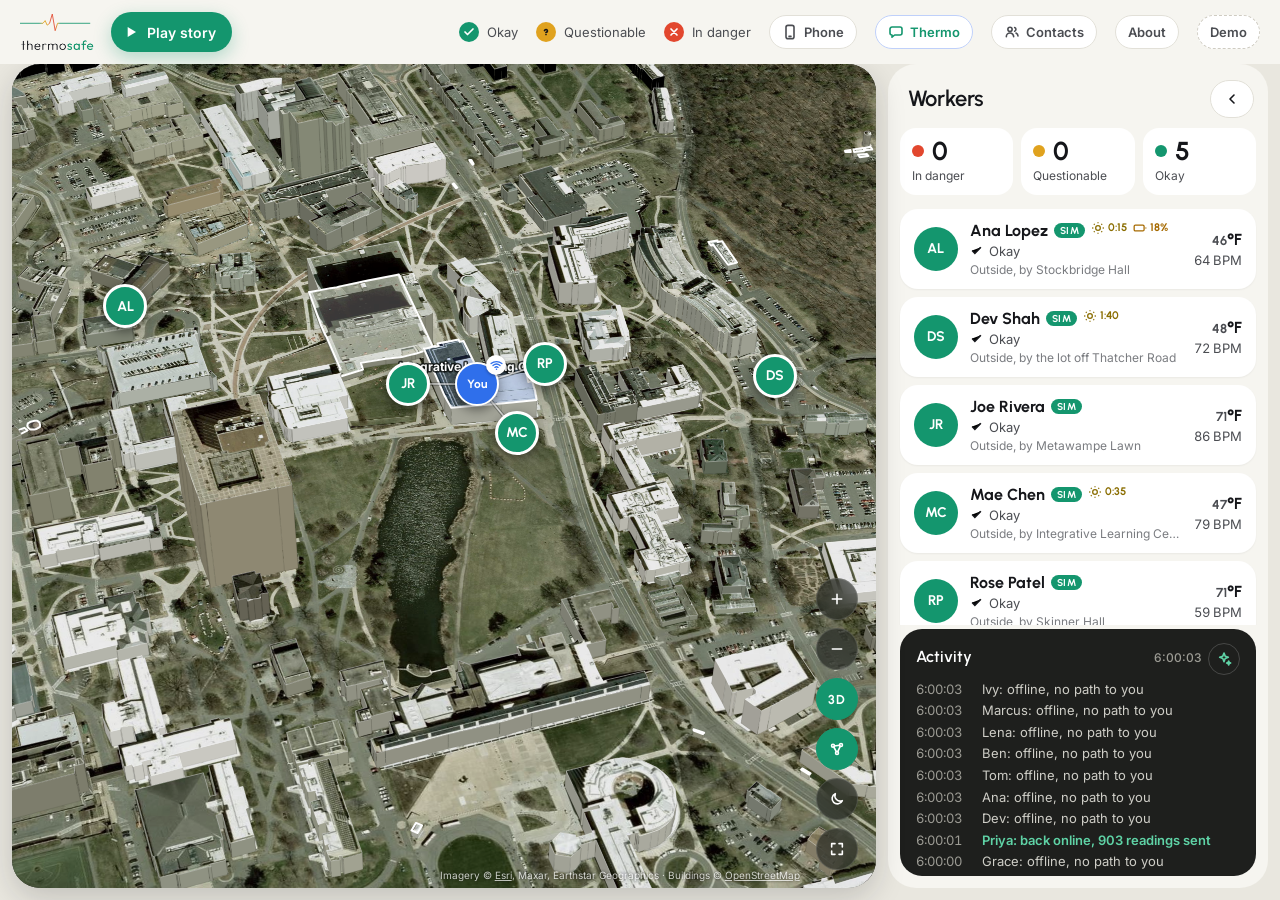
==== index.html @ 7f6b07a1 "Reset simulated crew risk phases" ====
<!doctype html><html><head><meta charset=utf8><meta name=viewport content="width=device-width,initial-scale=1,viewport-fit=cover"><style>:root{color-scheme:light;box-sizing:border-box;padding-top:env(safe-area-inset-top,0px);padding-bottom:env(safe-area-inset-bottom,0px)}html{scroll-padding-top:env(safe-area-inset-top,0px)}body{margin:0;padding:0;font:14px -apple-system,BlinkMacSystemFont,sans-serif;background:#fff;color:#000}img{max-width:100%}[hidden]:not([hidden=until-found i]){display:none!important}</style></head><body>
<html lang="en">
<head>
<meta charset="utf-8">
<meta name="viewport" content="width=device-width, initial-scale=1, viewport-fit=cover">
<title>ThermoSafe</title>
<meta name="claude:viewport-fit-sides" content="cover">
<link rel="preconnect" href="https://fonts.googleapis.com">
<link rel="preconnect" href="https://fonts.gstatic.com" crossorigin>
<link href="https://fonts.googleapis.com/css2?family=Inter:wght@400;500;600;700&family=Urbanist:wght@400;500;600;700;800&display=swap" rel="stylesheet">
<style>
body { margin: 0; }
/* Layout: Nick's laptop layout. Risk list on the left, explorable map on the right. Tap a worker for readings; Locate pulls up the route diagram. */
:root {
  color-scheme: light;
  --bg: #F3F4F1; --panel: #FFFFFF; --ink: #14171A; --ink-2: #4A5258; --ink-3: #6A7178;
  --line: #DADDD6; --line-2: #ECEEE9; --edge: #8A9088; --hover: #EEF1EB;
  --ok: #3DBE6C; --ok-ink: #0E1F16; --ok-card: #E2F4E8; --ok-line: #A8DABB;
  --watch: #F5C518; --watch-ink: #1B1A12; --watch-card: #FEF5D2; --watch-line: #EBD88C;
  --danger: #D7372B; --danger-ink: #FFFFFF; --danger-card: #FBE3E0; --danger-line: #EBB3AC;
  --gray: #A3A99F; --gray-ink: #14171A; --gray-card: #EEF0EC; --gray-line: #CDD1CA;
  --cold: #5B8DEF; --alert-btn: #C42F24; --you: #2563EB; --map: #3C463A; --white: #FFFFFF;
  --plate: rgba(255, 255, 255, 0.62); --plate-on: rgba(255, 255, 255, 0.97); --plate-line: #B5BDB2;
  --display: "Space Grotesk", Inter, system-ui, sans-serif;
  --font: Inter, system-ui, -apple-system, "Segoe UI", Helvetica, Arial, sans-serif;
  --move: 0.8s;
}
html { height: 100%; box-sizing: border-box; }
*, *::before, *::after { box-sizing: inherit; }
[hidden] { display: none !important; }
body { height: 100%; background: var(--bg); color: var(--ink); font-family: var(--font); font-size: 14px; line-height: 1.4; }
button { font-family: inherit; color: inherit; cursor: pointer; }
button:focus-visible { outline: 2px solid var(--ink); outline-offset: 2px; }
svg.i { width: 16px; height: 16px; flex: none; fill: none; stroke: currentColor; stroke-width: 2.4; stroke-linecap: round; stroke-linejoin: round; }
.num { font-family: var(--display); font-variant-numeric: tabular-nums; }

.app { height: 100%; display: flex; flex-direction: column; overflow: hidden; }
.hdr {
  flex: none; min-height: 52px; display: flex; flex-wrap: wrap; align-items: center; justify-content: space-between; gap: 8px 24px;
  padding: 8px max(20px, env(safe-area-inset-right, 0px)) 8px max(20px, env(safe-area-inset-left, 0px));
  background: var(--panel); border-bottom: 1px solid var(--line); position: relative; z-index: 30;
}
.hdr-left { display: flex; flex-wrap: wrap; align-items: center; gap: 8px 16px; }
.views { display: flex; gap: 4px; padding: 3px; border: 1px solid var(--line); border-radius: 10px; background: var(--bg); }
.views button { border: 0; background: none; border-radius: 7px; padding: 4px 12px; text-align: left; line-height: 1.15; }
.views button small { display: block; font-size: 11px; font-weight: 600; color: var(--ink-3); }
.views button span { font-weight: 600; font-size: 14px; }
.views button:hover { background: var(--hover); }
.views button[aria-pressed="true"] { background: var(--ink); color: var(--white); }
.views button[aria-pressed="true"] small { color: #C9CEC6; }
.hdr h1 { margin: 0; font-family: var(--display); font-weight: 600; font-size: 16px; letter-spacing: -0.01em; display: flex; align-items: center; gap: 8px; }
.legend { display: flex; flex-wrap: wrap; align-items: center; gap: 8px 18px; font-size: 13px; color: var(--ink-2); }
.legend > span { display: flex; align-items: center; gap: 8px; }
.dot { width: 20px; height: 20px; border-radius: 50%; display: grid; place-items: center; flex: none; }
.dot svg { width: 12px; height: 12px; fill: none; stroke-width: 3.4; stroke-linecap: round; stroke-linejoin: round; }
.demo-btn { height: 34px; padding: 0 12px; border: 1px dashed var(--edge); border-radius: 8px; background: var(--panel); font-weight: 600; font-size: 13px; color: var(--ink-2); }
.demo-pop {
  position: absolute; right: max(20px, env(safe-area-inset-right, 0px)); top: calc(100% + 6px); width: 250px; z-index: 60;
  background: var(--panel); border: 1px solid var(--line); border-radius: 12px; box-shadow: 0 10px 30px rgba(20, 23, 26, .2);
  padding: 12px; display: grid; gap: 8px;
}
.demo-pop button.d { text-align: left; border: 1px solid var(--line); background: var(--bg); border-radius: 8px; padding: 9px 12px; font-weight: 600; font-size: 14px; }
.demo-pop button.d:hover { background: var(--hover); }
.speed { display: flex; gap: 6px; align-items: center; color: var(--ink-2); font-size: 13px; }
.speed button { border: 1px solid var(--line); background: var(--panel); border-radius: 6px; padding: 4px 9px; font-weight: 600; font-size: 13px; }
.speed button[aria-pressed="true"] { background: var(--ink); color: var(--white); border-color: var(--ink); }

.main { flex: 1 1 0; min-height: 0; display: flex; flex-wrap: wrap; overflow: auto; background: var(--ink-2); }

/* ---------- worker list ---------- */
.rail { flex: 1 1 360px; max-width: 420px; min-width: 0; background: var(--panel); border-right: 1px solid var(--line); display: flex; flex-direction: column; overflow: hidden; }
@media (min-width: 761px) { body:not(.phone) .rail { max-height: 100%; } }
.rail.min { flex: 0 0 76px; }
.rail-head { flex: none; display: flex; align-items: center; justify-content: space-between; gap: 12px; padding: 10px 12px 10px 20px; }
.rail-head h2 { margin: 0; font-family: var(--display); font-weight: 600; font-size: 15px; }
.rail-head span { font-size: 13px; color: var(--ink-2); }
.ctl { height: 44px; padding: 0 14px; border: 1px solid var(--edge); border-radius: 8px; background: var(--panel); font-weight: 600; font-size: 14px; display: inline-flex; align-items: center; justify-content: center; gap: 6px; }
.ctl:hover { background: var(--hover); }
.counts { flex: none; display: grid; grid-template-columns: repeat(3, minmax(0, 1fr)); gap: 8px; padding: 2px 12px 14px; }
.counts > div { display: flex; flex-direction: column; gap: 4px; padding: 10px 12px; border-radius: 8px; background: var(--bg); }
.counts b { display: flex; align-items: center; gap: 8px; font-family: var(--display); font-weight: 600; font-size: 24px; line-height: 1; }
.counts b i { width: 12px; height: 12px; border-radius: 50%; }
.counts small { font-size: 12px; color: var(--ink-2); }
.list { flex: 1 1 auto; min-height: 0; overflow-y: auto; display: flex; flex-direction: column; gap: 8px; padding: 0 12px 12px; }
.wcard {
  width: 100%; padding: 12px; border: 0; border-radius: 10px; display: flex; align-items: center; gap: 12px; text-align: left;
  background: var(--card); box-shadow: inset 0 0 0 1px var(--cline);
}
.wcard * { pointer-events: none; }
.wcard:hover { filter: brightness(0.97); }
.wcard.sel { box-shadow: inset 0 0 0 2px var(--ink); }
.av { width: 44px; height: 44px; flex: none; border-radius: 50%; background: var(--fill); color: var(--ink2); display: grid; place-items: center; font-family: var(--display); font-weight: 700; font-size: 14px; }
.wcard .who { flex: 1 1 auto; min-width: 0; display: flex; flex-direction: column; gap: 3px; }
.wcard .nm { font-weight: 600; font-size: 15px; }
.wcard .st { display: flex; align-items: center; gap: 6px; font-size: 13px; color: var(--ink-2); }
.wcard .st svg { width: 13px; height: 13px; stroke: var(--ink); stroke-width: 3.2; }
.wcard .pl { font-size: 12px; color: var(--ink-3); white-space: nowrap; overflow: hidden; text-overflow: ellipsis; }
.wcard .vals { flex: none; display: flex; flex-direction: column; align-items: flex-end; gap: 3px; font-variant-numeric: tabular-nums; }
.wcard .vals b { font-weight: 600; font-size: 16px; }
.wcard .vals span { font-size: 13px; color: var(--ink-2); }
.chips { display: flex; flex-direction: column; align-items: center; gap: 12px; padding: 12px 0; overflow-y: auto; }
.chips .av { border: 0; padding: 0; }
.chips .av.sel { box-shadow: 0 0 0 2px var(--white), 0 0 0 4px var(--ink); }

/* ---------- map ---------- */
.mapv { position: relative; flex: 999 1 560px; min-width: 0; min-height: 360px; overflow: hidden; background: var(--map); cursor: grab; touch-action: none; user-select: none; }
.mapv.drag { cursor: grabbing; }
.world { position: absolute; left: 50%; top: 50%; transform-origin: 0 0; transition: transform 450ms cubic-bezier(.2, .7, .2, 1); }
.mapv.drag .world, .mapv.drag .pin { transition: none !important; }
.world > .sat { position: absolute; left: 0; top: 0; }
.world > .trail, .world > .trail svg { position: absolute; left: 0; top: 0; pointer-events: none; display: block; max-width: none; }
.log li.tap { cursor: pointer; border-radius: 6px; margin-left: -6px; padding-left: 6px; }
.log li.tap:hover { background: var(--hover); }
.log li.on { background: #EEF3FE; }
.sat img, .sat svg { position: absolute; left: 0; top: 0; display: block; max-width: none; }
.sat img { pointer-events: none; }
.bld { fill: rgba(255, 255, 255, 0.04); stroke: rgba(255, 255, 255, 0.55); stroke-width: 1.2; vector-effect: non-scaling-stroke; }
.bld[data-bld] { cursor: pointer; }
.bld[data-bld]:hover, .bld.picked { fill: rgba(255, 255, 255, 0.22); stroke: #fff; stroke-width: 2; }
.bld.ilc { fill: rgba(37, 99, 235, 0.18); stroke: #fff; stroke-width: 2; }
.blab { transition: font-size 450ms cubic-bezier(.2, .7, .2, 1); font-family: var(--font); font-weight: 600; font-size: var(--lab, 12px); fill: #fff; text-anchor: middle; dominant-baseline: middle; paint-order: stroke; stroke: rgba(10, 14, 12, 0.8); stroke-width: 3px; stroke-linejoin: round; pointer-events: none; }
.blab.ilc { font-weight: 700; }
.mapv.far .blab:not(.ilc) { display: none; }
.attrib { position: absolute; right: 76px; bottom: 6px; z-index: 4; font-size: 10px; color: #fff; text-shadow: 0 0 3px #000; pointer-events: auto; max-width: calc(100% - 96px); text-align: right; }
.attrib a { color: inherit; }
.bcard { position: absolute; z-index: 6; transform: translate(-50%, calc(-100% - 12px)); background: var(--panel); border-radius: 10px; box-shadow: 0 8px 24px rgba(20, 23, 26, .3); padding: 10px 12px; display: flex; flex-direction: column; gap: 8px; min-width: 200px; max-width: 260px; cursor: default; }
.bcard h3 { margin: 0; font-family: var(--display); font-size: 15px; font-weight: 600; padding-right: 28px; }
.bcard .links { display: flex; gap: 8px; flex-wrap: wrap; }
.bcard .x { position: absolute; top: 4px; right: 4px; width: 32px; height: 32px; }
.lnk { height: 36px; padding: 0 12px; border-radius: 8px; border: 1px solid var(--edge); background: var(--panel); color: var(--ink); font-weight: 600; font-size: 13px; display: inline-flex; align-items: center; gap: 6px; text-decoration: none; white-space: nowrap; }
.lnk:hover { background: var(--hover); }
.pop .lnk { height: 44px; }
.pin {
  position: absolute; width: 44px; height: 44px; padding: 0; border: 3px solid var(--white); border-radius: 50%;
  background: var(--fill); color: var(--ink2); font-family: var(--display); font-weight: 700; font-size: 14px;
  display: flex; align-items: center; justify-content: center; box-shadow: 0 1px 4px rgba(20, 23, 26, .35);
  transition: transform 450ms cubic-bezier(.2, .7, .2, 1), left var(--move) linear, top var(--move) linear;
}
.pin.sel { box-shadow: 0 0 0 3px var(--ink); }
.pin.you { background: var(--white); color: var(--ink); border: 2px solid var(--ink); font-size: 12px; cursor: default; }
.pin .ini { position: relative; }
.pin .pulse { position: absolute; inset: -3px; border-radius: 50%; border: 3px solid var(--danger); pointer-events: none; animation: pulse 1.6s ease-out infinite; }
@keyframes pulse { 0% { transform: scale(1); opacity: .6; } 100% { transform: scale(2.2); opacity: 0; } }
.pin .fl { position: absolute; top: -8px; right: -10px; min-width: 20px; height: 20px; padding: 0 4px; border-radius: 10px; background: var(--ink); color: var(--white); font-size: 11px; line-height: 20px; border: 2px solid var(--white); }
.pin .tag { position: absolute; top: 48px; left: 50%; transform: translateX(-50%); white-space: nowrap; padding: 4px 10px; border-radius: 6px; background: var(--ink); color: var(--white); font-family: var(--font); font-weight: 600; font-size: 13px; pointer-events: none; }
.zoom { position: absolute; right: 20px; bottom: 20px; display: flex; flex-direction: column; gap: 8px; z-index: 5; }
.zoom button { width: 44px; height: 44px; padding: 0; border: 1px solid var(--edge); border-radius: 8px; background: var(--panel); display: grid; place-items: center; box-shadow: 0 1px 2px rgba(20, 23, 26, .12); }
.zoom button:hover { background: var(--hover); }
.zoom button[aria-pressed="true"] { background: var(--ink); color: var(--white); border-color: var(--ink); }
.sat img { transition: filter .8s ease; }
/* story: slow, even camera moves, and the map dims while the crew resets */
.mapv.story .world, .mapv.story .pin, .mapv.story .blab { transition-duration: 1.4s, var(--move), var(--move); transition-timing-function: cubic-bezier(.4, 0, .2, 1), linear, linear; }
.mapv.story .world, .mapv.story .blab { transition-duration: 1.4s; transition-timing-function: cubic-bezier(.4, 0, .2, 1); }
.world { transition-property: transform, opacity; }
.mapv.resetting .world { opacity: .35; }
.ctext { transition: opacity .25s ease; }
.mapv.night .sat img { filter: brightness(.38) saturate(.5) contrast(1.15); }
.mapv.night .bld { stroke: rgba(255, 214, 140, .45); }
.mapv.night .bld.ilc { fill: rgba(255, 196, 90, .22); stroke: rgba(255, 214, 140, .95); }
.mapv.night .blab { fill: #FFE9C2; }
.locate .ground img, .flatmap img { transition: filter .8s ease; }
.night-on .locate .ground img, .night-on .flatmap img { filter: brightness(.5) saturate(.6); }
.topstack {
  position: absolute; top: 16px; left: 50%; transform: translateX(-50%); width: max-content; max-width: calc(100% - 32px); z-index: 9;
  display: flex; flex-direction: column; align-items: center; gap: 10px; pointer-events: none;
}
.topstack > * { pointer-events: auto; }
.banner {
  max-width: 100%;
  display: flex; flex-wrap: wrap; align-items: center; gap: 6px 12px; padding: 6px 6px 6px 14px; border-radius: 12px;
  background: var(--ink); color: var(--white); box-shadow: 0 8px 24px rgba(20, 23, 26, .25); cursor: default;
}
.banner .nm { font-weight: 600; font-size: 15px; white-space: nowrap; }
.banner .v { font-size: 14px; color: #D5D9D2; white-space: nowrap; font-variant-numeric: tabular-nums; }
.btn { height: 44px; padding: 0 16px; border: 0; border-radius: 8px; font-weight: 600; font-size: 14px; display: inline-flex; align-items: center; justify-content: center; gap: 8px; white-space: nowrap; }
.btn.light { background: var(--white); color: var(--ink); }
.btn.dark { background: var(--ink); color: var(--white); }
.btn.red { background: var(--alert-btn); color: var(--white); }
.btn.sent { background: var(--white); color: var(--ink); border: 1px solid var(--edge); }
.banner .btn.sent { background: var(--ink); color: var(--white); border-color: var(--edge); }
.btn.green { background: var(--ok); color: var(--ok-ink); cursor: default; }
.btn.go { background: var(--panel); color: var(--ink); border: 1px solid var(--edge); }
.banner .btn.go { background: var(--white); border: 0; }
.btn.check { width: 44px; padding: 0; background: var(--ok); color: var(--ok-ink); animation: pop-in .3s cubic-bezier(.2, .7, .2, 1); }
.btn.check svg { width: 22px; height: 22px; stroke-width: 3.2; }
@keyframes pop-in { from { transform: scale(.9); opacity: 0; } to { transform: none; opacity: 1; } }
.near { display: inline-flex; align-items: center; gap: 6px; font-size: 13px; font-weight: 600; white-space: nowrap; }
.banner .near { color: #D5D9D2; }
.pop .near { color: var(--ink-2); }
.otw { display: flex; align-items: center; gap: 6px; padding: 0 6px; font-weight: 600; font-size: 14px; white-space: nowrap; }
.otw svg { width: 15px; height: 15px; }
.pop .otw { color: var(--ink); }
.banner .otw { color: var(--white); }
/* fast-forward: hard to miss */
.ffpill {
  display: flex; align-items: center; gap: 10px; padding: 10px 18px; border-radius: 999px; white-space: nowrap;
  background: var(--you); color: var(--white); font-family: var(--display); box-shadow: 0 10px 28px rgba(37, 99, 235, .35);
}
.ffpill .chev { font-size: 22px; letter-spacing: -4px; animation: chev .5s ease-in-out infinite alternate; }
.ffpill b { font-size: 28px; font-weight: 700; line-height: 1; }
.ffpill .ffw { font-size: 16px; font-weight: 600; }
.ffpill .ffclock { font-size: 16px; font-weight: 600; font-variant-numeric: tabular-nums; padding-left: 12px; border-left: 1px solid rgba(255, 255, 255, .4); }
@keyframes chev { from { transform: translateX(-3px); opacity: .55; } to { transform: translateX(3px); opacity: 1; } }
.mapv.fast::after {
  content: ""; position: absolute; inset: 0; z-index: 9; pointer-events: none;
  box-shadow: inset 0 0 0 4px var(--you), inset 0 0 70px rgba(37, 99, 235, .28); animation: glow 1s ease-in-out infinite alternate;
}
@keyframes glow { from { opacity: .5; } to { opacity: 1; } }
.x { width: 44px; height: 44px; padding: 0; border: 0; border-radius: 8px; background: var(--panel); display: grid; place-items: center; }
.x:hover { background: var(--hover); }

/* readings pop-up */
.pop {
  position: absolute; left: 16px; right: 84px; bottom: 16px; z-index: 7; padding: 12px 12px 14px 16px; border-radius: 12px;
  background: var(--panel); box-shadow: 0 10px 30px rgba(20, 23, 26, .22); cursor: default; display: flex; flex-direction: column; gap: 6px;
  animation: rise 260ms cubic-bezier(.2, .7, .2, 1);
}
@keyframes rise { from { transform: translateY(24px); opacity: 0; } to { transform: none; opacity: 1; } }
.pop-head { display: flex; flex-wrap: wrap; align-items: center; gap: 8px 12px; padding-right: 48px; }
.pop-x { position: absolute; top: 10px; right: 10px; }
.pop-head .av { width: 36px; height: 36px; font-size: 13px; }
.pop-head h2 { margin: 0; font-family: var(--display); font-weight: 600; font-size: 17px; }
.pill { display: flex; align-items: center; gap: 6px; padding: 4px 10px; border-radius: 999px; background: var(--card); box-shadow: inset 0 0 0 1px var(--cline); font-size: 13px; font-weight: 600; }
.pill svg { width: 12px; height: 12px; stroke: var(--ink); stroke-width: 3.4; }
.where { display: flex; align-items: center; gap: 5px; font-size: 13px; color: var(--ink-2); }
.where svg { width: 14px; height: 14px; stroke-width: 2.2; }
.grow { flex: 1 1 auto; }
.vrow { display: grid; grid-template-columns: 110px 120px minmax(0, 1fr) 110px; gap: 16px; align-items: center; padding: 10px 0 6px; border-top: 1px solid var(--line-2); }
.vrow .lbl { font-weight: 600; font-size: 14px; }
.vrow .now { font-family: var(--display); font-weight: 600; font-size: 20px; font-variant-numeric: tabular-nums; line-height: 1.1; }
.vrow .now small { display: block; font-family: var(--font); font-weight: 500; font-size: 12px; color: var(--ink-3); }
.bar { position: relative; height: 14px; }
.bar .bands { position: absolute; inset: 0; display: flex; gap: 2px; border-radius: 7px; overflow: hidden; }
.bar .mark { position: absolute; top: -6px; bottom: -6px; width: 4px; transform: translateX(-50%); border-radius: 2px; background: var(--ink); box-shadow: 0 0 0 2px var(--white); transition: left .4s ease; }
.bnames { display: flex; gap: 2px; font-size: 12px; color: var(--ink-2); margin-top: 4px; }
.bnames span { min-width: 0; overflow: hidden; white-space: nowrap; text-align: center; }
.lvl { display: flex; align-items: center; gap: 8px; font-weight: 600; font-size: 14px; }
.lvl i { width: 12px; height: 12px; border-radius: 50%; flex: none; }
.buzzline { display: flex; align-items: center; gap: 6px; font-size: 13px; color: var(--ink-2); padding-top: 4px; }

/* locate: the route diagram pulls up over the map */
.locate {
  position: absolute; inset: 12px; z-index: 8; background: var(--panel); border-radius: 14px; box-shadow: 0 14px 40px rgba(20, 23, 26, .28);
  display: grid; grid-template-columns: minmax(260px, 320px) minmax(0, 1fr); overflow: hidden; cursor: default;
  animation: pull 320ms cubic-bezier(.2, .7, .2, 1);
}
@keyframes pull { from { transform: translateY(60px); opacity: 0; } to { transform: none; opacity: 1; } }
.loc-info { display: flex; flex-direction: column; gap: 18px; padding: 16px; min-width: 0; }
.loc-head { display: flex; align-items: center; gap: 12px; }
.loc-head h2 { margin: 0; flex: 1; min-width: 0; font-family: var(--display); font-weight: 600; font-size: 18px; }
.dir { display: flex; flex-direction: column; gap: 10px; }
.arrow-wrap { width: 96px; height: 96px; border-radius: 50%; background: var(--bg); display: grid; place-items: center; }
.arrow { width: 58px; height: 58px; transition: transform .4s ease; color: var(--you); }
.arrow.here { color: var(--ok); }
.dir .big { font-family: var(--display); font-weight: 700; font-size: 44px; line-height: 1; }
.dir .then { font-size: 16px; color: var(--ink-2); }
.loc-info .btn { width: 100%; margin-top: auto; height: 48px; font-size: 15px; }
.loc-view { position: relative; min-height: 0; background: var(--map); perspective: 1200px; overflow: hidden; }

/* the building in 3D */
.scene { position: absolute; left: 50%; top: 56%; width: 0; height: 0; transform-style: preserve-3d; transform: rotateX(55deg) rotateZ(-28deg) scale(1); transition: transform 1s cubic-bezier(.2, .7, .2, 1); }
.scene.flat { transform: rotateX(0deg) rotateZ(-28deg) scale(0.5); }
.ground { position: absolute; transform: translateZ(-2px); }
.ground img { position: absolute; inset: 0; width: 100%; height: 100%; display: block; }
.floor { position: absolute; transform-style: preserve-3d; border: 1.5px solid var(--plate-line); background: var(--plate); border-radius: 4px; box-shadow: 0 8px 22px rgba(20, 23, 26, .10); transition: transform 1s cubic-bezier(.2, .7, .2, 1), background .3s; }
.scene.flat .floor { transform: translateZ(0) !important; }
.floor.on { background: var(--plate-on); border: 2.5px solid var(--c); }
.floor.mine:not(.on) { border-color: var(--you); }
.ring { position: absolute; width: 40px; height: 40px; margin: -20px 0 0 -20px; border-radius: 50%; border: 3px solid var(--c); animation: ping 1.6s ease-out infinite; transition: left var(--move) linear, top var(--move) linear; }
.ring.you { animation: none; opacity: .6; }
@keyframes ping { 0% { transform: scale(.5); opacity: 1; } 100% { transform: scale(1.7); opacity: 0; } }
.overlay { position: absolute; inset: 0; pointer-events: none; opacity: 0; transition: opacity .3s; }
.overlay.shown { opacity: 1; }
.floor-num { position: absolute; transform: translate(-130%, -50%); width: 26px; height: 26px; border-radius: 7px; font-size: 13px; font-weight: 700; text-align: center; line-height: 24px; background: var(--white); color: var(--ink-2); border: 1px solid var(--plate-line); }
.floor-num.on { background: var(--c); color: var(--c-ink, var(--white)); border-color: var(--c); }
.marker { position: absolute; width: 40px; transform: translate(-50%, -100%); display: flex; flex-direction: column; align-items: center; transition: left var(--move) linear, top var(--move) linear; }
.marker:not(.you) { z-index: 2; }
.marker .head { width: 40px; height: 40px; border-radius: 50%; background: var(--c); color: var(--c-ink, var(--white)); font-family: var(--display); font-size: 13px; font-weight: 700; display: grid; place-items: center; box-shadow: 0 0 0 3px var(--white), 0 4px 12px rgba(20, 23, 26, .25); }
.marker.you .head { background: var(--white); color: var(--ink); box-shadow: 0 0 0 2px var(--ink), 0 4px 12px rgba(20, 23, 26, .2); font-size: 11px; }
.marker .stem { width: 3px; height: 12px; background: var(--c); }
.marker.you .stem { background: var(--ink); }
.flatmap img { position: absolute; display: block; max-width: none; transition: left var(--move) linear, top var(--move) linear; }
.flatmap svg.route { position: absolute; inset: 0; width: 100%; height: 100%; }

/* story mode, why panel, activity log, about */
.play { height: 40px; padding: 0 16px 0 12px; border: 0; border-radius: 999px; background: var(--you); color: var(--white); font-weight: 600; font-size: 14px; display: inline-flex; align-items: center; gap: 8px; box-shadow: 0 4px 14px rgba(37, 99, 235, .35); }
.play svg { width: 16px; height: 16px; fill: currentColor; stroke: none; }
.play[aria-pressed="true"] { background: var(--ink); box-shadow: none; }
.hbtn { height: 34px; padding: 0 12px; border: 1px solid var(--line); border-radius: 8px; background: var(--panel); font-weight: 600; font-size: 13px; color: var(--ink-2); display: inline-flex; align-items: center; gap: 6px; }
.hbtn:hover { background: var(--hover); }
#sound-btn[aria-pressed="false"] { color: var(--ink-3); text-decoration: line-through; }
.hbtn[aria-pressed="true"]:not(#sound-btn) { background: var(--ink); color: var(--white); border-color: var(--ink); }
.caption { max-width: min(640px, 100%); display: flex; align-items: center; gap: 12px; padding: 10px 10px 10px 14px; border-radius: 14px; background: var(--panel); color: var(--ink); box-shadow: 0 10px 30px rgba(20, 23, 26, .3); border: 2px solid var(--you); animation: rise 260ms cubic-bezier(.2, .7, .2, 1); }
.caption .stepn { flex: none; width: 30px; height: 30px; border-radius: 50%; background: var(--you); color: var(--white); font-family: var(--display); font-weight: 700; font-size: 14px; display: grid; place-items: center; }
.caption .ctext { font-size: 15px; font-weight: 500; line-height: 1.35; text-wrap: pretty; }
.caption .ctext b { font-weight: 700; }
.caption .fast { flex: none; font-family: var(--display); font-weight: 700; font-size: 12px; color: var(--you); white-space: nowrap; }
.caption .x { flex: none; width: 36px; height: 36px; }
.why { display: grid; grid-template-columns: minmax(0, 1fr) minmax(200px, 300px); gap: 8px 16px; align-items: start; padding-top: 10px; border-top: 1px solid var(--line-2); }
.why-plot { position: relative; height: 92px; border-radius: 8px; background: var(--bg); overflow: hidden; }
.why-chart { position: absolute; inset: 6px 0; width: 100%; height: calc(100% - 12px); display: block; }
.why-fixed { position: absolute; right: 6px; transform: translateY(-110%); font-size: 11px; font-weight: 600; color: var(--ink-2); background: var(--bg); padding: 0 4px; border-radius: 4px; }
.why-key { display: flex; flex-wrap: wrap; gap: 4px 12px; font-size: 12px; color: var(--ink-3); margin-top: 4px; }
.why-key i { display: inline-block; width: 14px; height: 8px; border-radius: 2px; margin-right: 4px; vertical-align: middle; }
.kvs { display: flex; flex-wrap: wrap; gap: 6px 20px; }
.kv { display: flex; flex-direction: column; }
.kv b { font-family: var(--display); font-weight: 700; font-size: 22px; line-height: 1.1; font-variant-numeric: tabular-nums; }
.kv span { font-size: 12px; color: var(--ink-3); }
.why-txt { font-size: 13px; line-height: 1.45; color: var(--ink-2); }
.why-txt b { color: var(--ink); }
.ev { height: 8px; border-radius: 4px; background: var(--line-2); overflow: hidden; margin: 8px 0 3px; }
.ev span { display: block; height: 100%; border-radius: 4px; background: var(--watch); transition: width .4s ease; }
.ev.hot span { background: var(--danger); }
.evl { font-size: 12px; color: var(--ink-3); }
.log { flex: none; max-height: 30%; min-height: 96px; display: flex; flex-direction: column; border-top: 1px solid var(--line); }
.log-h { padding: 10px 20px 4px; font-family: var(--display); font-weight: 600; font-size: 14px; display: flex; justify-content: space-between; align-items: baseline; }
.lh-r { display: inline-flex; align-items: center; gap: 6px; }
.sumb { width: 32px; height: 32px; padding: 0; border: 1px solid var(--line); border-radius: 8px; background: var(--panel); color: var(--you); display: grid; place-items: center; }
.sumb:hover { background: var(--hover); }
.sumline { margin: 0 12px 8px 20px; padding: 8px 10px; border-radius: 8px; background: #EEF3FE; color: var(--ink); font-size: 13px; line-height: 1.4; font-weight: 500; }
.lstat { margin-left: 8px; font-family: var(--font); font-weight: 500; font-size: 12px; color: var(--ink-2); }
.lstat b { font-family: var(--display); color: var(--ink); }
.log-h small { font-family: var(--font); font-weight: 500; font-size: 12px; color: var(--ink-3); }
.log ol { list-style: none; margin: 0; padding: 0 12px 12px 20px; overflow-y: auto; display: flex; flex-direction: column; gap: 4px; }
.log li { display: grid; grid-template-columns: 58px minmax(0, 1fr); gap: 8px; font-size: 13px; color: var(--ink-2); line-height: 1.35; }
.log li time { font-variant-numeric: tabular-nums; color: var(--ink-3); }
.log li.lv-danger span { color: var(--danger); font-weight: 600; }
.log li.lv-go span { color: var(--you); font-weight: 600; }
.log li.lv-ok span { color: #1C7A40; font-weight: 600; }
.log li.none { display: block; color: var(--ink-3); }
.privrow { flex: none; display: flex; align-items: center; justify-content: space-between; gap: 12px; padding: 0 12px 12px 20px; font-size: 13px; color: var(--ink-2); }
.switch { height: 32px; padding: 0 10px 0 6px; border: 1px solid var(--line); border-radius: 999px; background: var(--bg); display: inline-flex; align-items: center; gap: 8px; font-weight: 600; font-size: 13px; }
.switch i { width: 30px; height: 18px; border-radius: 9px; background: var(--gray); position: relative; transition: background .2s; }
.switch i::after { content: ""; position: absolute; top: 2px; left: 2px; width: 14px; height: 14px; border-radius: 50%; background: var(--white); transition: transform .2s; }
.switch[aria-pressed="true"] i { background: var(--you); }
.switch[aria-pressed="true"] i::after { transform: translateX(12px); }
.about { position: fixed; inset: 0; z-index: 80; background: rgba(20, 23, 26, .5); display: grid; place-items: start center; overflow-y: auto; padding: max(24px, env(safe-area-inset-top, 0px)) max(16px, env(safe-area-inset-right, 0px)) 24px max(16px, env(safe-area-inset-left, 0px)); }
.about-in { position: relative; width: min(880px, 100%); background: var(--panel); border-radius: 16px; padding: 28px 28px 24px; box-shadow: 0 20px 60px rgba(20, 23, 26, .35); display: flex; flex-direction: column; gap: 22px; }
.about-in > .x { position: absolute; top: 12px; right: 12px; }
.about h2 { margin: 0; font-family: var(--display); font-weight: 700; font-size: 28px; letter-spacing: -0.02em; text-wrap: balance; padding-right: 40px; }
.about h3 { margin: 0 0 10px; font-family: var(--display); font-weight: 600; font-size: 13px; letter-spacing: .06em; text-transform: uppercase; color: var(--ink-3); }
.about p { margin: 0; max-width: 68ch; color: var(--ink-2); font-size: 15px; line-height: 1.5; }
.about .lede { font-size: 18px; color: var(--ink); }
.stats { display: grid; grid-template-columns: repeat(auto-fit, minmax(180px, 1fr)); gap: 10px; }
.stat { background: var(--bg); border-radius: 10px; padding: 12px 14px; display: flex; flex-direction: column; gap: 4px; }
.stat b { font-family: var(--display); font-weight: 700; font-size: 26px; line-height: 1.1; }
.stat span { font-size: 13px; color: var(--ink-2); line-height: 1.4; }
.stat a { font-size: 11px; color: var(--ink-3); }
.steps { display: grid; grid-template-columns: repeat(auto-fit, minmax(180px, 1fr)); gap: 10px; counter-reset: st; }
.steps > div { border: 1px solid var(--line); border-radius: 10px; padding: 12px 14px; font-size: 13px; color: var(--ink-2); line-height: 1.45; }
.steps > div b { display: block; font-size: 14px; color: var(--ink); margin-bottom: 4px; }
.steps > div b::before { counter-increment: st; content: counter(st) "  "; color: var(--you); font-family: var(--display); }
.steps.plain > div b::before { content: none; }
.cmp td.yes, .cmp td.no { text-align: center; }
.cmp-wrap { overflow-x: auto; }
.cmp { width: 100%; min-width: 560px; border-collapse: collapse; font-size: 13px; }
.cmp th, .cmp td { text-align: left; padding: 8px 10px; border-bottom: 1px solid var(--line-2); vertical-align: top; }
.cmp th { font-weight: 600; color: var(--ink-3); font-size: 12px; }
.cmp td:first-child { font-weight: 600; color: var(--ink); }
.cmp .yes { color: #1C7A40; font-weight: 700; }
.cmp .no { color: var(--ink-3); }
.cmp tr.us td { background: #EEF3FE; }
.bul { margin: 0; padding-left: 18px; color: var(--ink-2); font-size: 14px; line-height: 1.55; display: grid; gap: 4px; }
.fine { font-size: 12px; color: var(--ink-3); }
.fine a { color: inherit; }
/* worker's clip view: docked on the dashboard, or full screen on a phone (#clip) */
.clipdock { position: absolute; top: 16px; right: max(16px, env(safe-area-inset-right, 0px)); width: 310px; max-height: calc(100% - 32px); overflow-y: auto; z-index: 8; border-radius: 28px; background: var(--ink); padding: 10px; box-shadow: 0 16px 40px rgba(20, 23, 26, .35); cursor: default; }
.mapv.docked .pop { right: 342px; }
.mapv.docked .topstack { left: calc(50% - 163px); max-width: calc(100% - 374px); }
.clipapp { display: none; }
body.clipmode .app { display: none; }
body.clipmode .clipapp { display: flex; flex-direction: column; min-height: 100%; background: var(--ink); padding: 12px max(12px, env(safe-area-inset-right, 0px)) 16px max(12px, env(safe-area-inset-left, 0px)); }
.clip { background: var(--panel); border-radius: 20px; padding: 14px; display: flex; flex-direction: column; gap: 12px; }
body.clipmode .clip { flex: 1; max-width: 480px; width: 100%; margin: 0 auto; }
.clip-top { display: flex; align-items: center; justify-content: space-between; gap: 8px; }
.clip-top b { font-family: var(--display); font-size: 16px; }
.conn { font-size: 11px; font-weight: 600; padding: 3px 8px; border-radius: 999px; background: var(--bg); color: var(--ink-2); white-space: nowrap; }
.conn.live { background: var(--you); color: var(--white); }
.clip label { display: flex; align-items: center; gap: 8px; font-size: 13px; color: var(--ink-2); }
.clip select { flex: 1; min-width: 0; height: 36px; border: 1px solid var(--line); border-radius: 8px; background: var(--panel); color: var(--ink); font: inherit; font-weight: 600; padding: 0 8px; }
.cstat { border-radius: 16px; padding: 16px; background: var(--card); box-shadow: inset 0 0 0 1px var(--cline); display: flex; flex-direction: column; gap: 6px; }
.cstat h3 { margin: 0; font-family: var(--display); font-weight: 700; font-size: 24px; line-height: 1.15; text-wrap: balance; }
.cstat p { margin: 0; font-size: 15px; line-height: 1.4; color: var(--ink); }
.chelp { display: flex; align-items: center; gap: 8px; padding: 10px 12px; border-radius: 12px; background: var(--you); color: var(--white); font-weight: 600; font-size: 15px; }
.chelp svg { width: 18px; height: 18px; }
.cread { display: grid; grid-template-columns: 1fr 1fr; gap: 8px; }
.cread > div { background: var(--bg); border-radius: 10px; padding: 8px 10px; display: flex; flex-direction: column; gap: 2px; }
.cread b { font-family: var(--display); font-size: 20px; font-variant-numeric: tabular-nums; }
.cread small { font-size: 12px; color: var(--ink-3); }
.cread .wide { grid-column: 1 / -1; font-size: 13px; color: var(--ink-2); }
.okbtn { height: 52px; border: 2px solid var(--ink); border-radius: 14px; background: var(--panel); font-weight: 700; font-size: 17px; }
.sos { position: relative; height: 64px; border: 0; border-radius: 16px; background: var(--alert-btn); color: var(--white); font-weight: 700; font-size: 18px; overflow: hidden; touch-action: none; user-select: none; -webkit-user-select: none; }
.sos::before { content: ""; position: absolute; inset: 0; background: rgba(0, 0, 0, .28); transform-origin: left; transform: scaleX(0); }
.sos.holding::before { transform: scaleX(1); transition: transform 1.2s linear; }
.sos span { position: relative; }
.sos small { display: block; font-weight: 500; font-size: 12px; opacity: .9; }
.share { display: flex; gap: 10px; align-items: center; padding: 10px; border-radius: 12px; background: var(--bg); }
.share .qr { flex: none; width: 84px; height: 84px; background: #fff; border-radius: 6px; padding: 4px; }
.share .qr svg { width: 100%; height: 100%; display: block; }
.share p { margin: 0; font-size: 12px; color: var(--ink-2); line-height: 1.4; }
.share code { font-size: 11px; word-break: break-all; color: var(--ink); }
.sunchip { margin-left: 6px; display: inline-flex; align-items: center; gap: 3px; font-size: 11px; font-weight: 700; vertical-align: 1px; font-variant-numeric: tabular-nums; color: var(--ink-2); }
.sunchip svg { width: 14px; height: 14px; fill: none; stroke: currentColor; stroke-width: 2.2; }
.sunchip.u1 { color: #8A6D00; } .sunchip.u2 { color: #C25E00; } .sunchip.u3 { color: var(--danger); }
.bat { margin-left: 6px; display: inline-flex; align-items: center; gap: 3px; font-size: 11px; font-weight: 700; color: #A66A00; vertical-align: 1px; }
.bat svg { width: 14px; height: 14px; fill: none; stroke: currentColor; stroke-width: 2.2; }
.bat.dead { color: var(--danger); }
.hbtn.ask { color: var(--you); border-color: #BFD0FA; }
.hbtn.ask[aria-pressed="true"] { background: var(--you); color: var(--white); border-color: var(--you); }
.askdock { background: var(--panel); padding: 0; border-radius: 20px; width: 340px; display: flex; flex-direction: column; overflow: hidden; }
.chat { display: flex; flex-direction: column; min-height: 0; max-height: inherit; height: min(560px, calc(100vh - 110px)); }
.chat-top { flex: none; display: flex; align-items: center; gap: 10px; padding: 12px 10px 12px 14px; border-bottom: 1px solid var(--line-2); }
.chat-top b { font-family: var(--display); font-size: 16px; }
.tav { width: 30px; height: 30px; border-radius: 50%; flex: none; font-size: 0; color: transparent; background: url("data:image/svg+xml,<svg xmlns='http://www.w3.org/2000/svg' viewBox='0 0 100 100'><defs><linearGradient id='g' gradientUnits='userSpaceOnUse' x1='22' x2='78' y1='0' y2='0'><stop offset='0' stop-color='%2314966E'/><stop offset='.3' stop-color='%2314966E'/><stop offset='.4' stop-color='%23E0A21E'/><stop offset='.5' stop-color='%23E2472E'/><stop offset='.6' stop-color='%23E0A21E'/><stop offset='.72' stop-color='%2314966E'/><stop offset='1' stop-color='%2314966E'/></linearGradient></defs><circle cx='50' cy='50' r='50' fill='%2315161A'/><path d='M22 52H38L43 44L48 58L54 32L60 66L65 52H78' fill='none' stroke='url(%23g)' stroke-width='6' stroke-linecap='round' stroke-linejoin='round'/></svg>") center / cover no-repeat; }
.keyrow { flex: none; display: flex; gap: 6px; padding: 10px 14px; background: var(--bg); border-bottom: 1px solid var(--line-2); }
.keyrow input { flex: 1; min-width: 0; height: 38px; border: 1px solid var(--line); border-radius: 10px; padding: 0 12px; font: inherit; background: var(--panel); color: var(--ink); }
.keyrow .btn { height: 38px; padding: 0 14px; }
.thread { flex: 1 1 auto; min-height: 0; overflow-y: auto; display: flex; flex-direction: column; gap: 10px; padding: 14px; }
.msg { display: flex; gap: 8px; align-items: flex-end; max-width: 92%; }
.msg.me { align-self: flex-end; flex-direction: row-reverse; }
.msg .tav { width: 24px; height: 24px; font-size: 11px; }
.bub { padding: 9px 12px; border-radius: 16px; font-size: 14px; line-height: 1.4; white-space: pre-wrap; overflow-wrap: anywhere; }
.msg .bub { background: var(--bg); color: var(--ink); border-bottom-left-radius: 4px; }
.msg.me .bub { background: var(--you); color: var(--white); border-bottom-left-radius: 16px; border-bottom-right-radius: 4px; }
.msg.err .bub { background: var(--danger-card); }
.dots { display: inline-flex; gap: 4px; padding: 4px 0; }
.dots i { width: 7px; height: 7px; border-radius: 50%; background: var(--ink-3); animation: dot 1s ease-in-out infinite; }
.dots i:nth-child(2) { animation-delay: .15s; } .dots i:nth-child(3) { animation-delay: .3s; }
@keyframes dot { 0%, 80%, 100% { transform: translateY(0); opacity: .4; } 40% { transform: translateY(-4px); opacity: 1; } }
.chips2 { flex: none; display: flex; gap: 6px; padding: 0 14px 10px; overflow-x: auto; scrollbar-width: none; }
.chips2::-webkit-scrollbar { display: none; }
.chips2 button { flex: none; height: 32px; padding: 0 12px; border: 1px solid #BFD0FA; border-radius: 999px; background: var(--panel); color: var(--you); font-weight: 600; font-size: 12px; white-space: nowrap; }
.chips2 button:hover { background: #EEF3FE; }
.askrow { flex: none; display: flex; align-items: center; gap: 6px; margin: 0 14px 14px; padding: 4px 4px 4px 14px; border: 1px solid var(--line); border-radius: 999px; background: var(--panel); }
.askrow:focus-within { border-color: var(--you); box-shadow: 0 0 0 3px rgba(37, 99, 235, .15); }
.askrow input { flex: 1; min-width: 0; height: 36px; border: 0; padding: 0; font: inherit; font-size: 14px; background: none; color: var(--ink); outline: none; }
.askrow button { width: 36px; height: 36px; padding: 0; border: 0; border-radius: 50%; background: var(--you); color: var(--white); display: grid; place-items: center; }
.askrow button:hover { filter: brightness(1.1); }
@media (prefers-reduced-motion: reduce) { .dots i { animation: none; opacity: .7; } }
.livetag { margin-left: 6px; font-size: 10px; font-weight: 700; letter-spacing: .04em; padding: 1px 6px; border-radius: 999px; background: var(--you); color: var(--white); vertical-align: 2px; }
.livechip { font-size: 12px; font-weight: 700; padding: 6px 10px; border-radius: 999px; background: var(--you); color: var(--white); }
@media (max-width: 760px) {
  .clipdock { position: fixed; inset: auto 0 0 0; width: auto; max-height: 85%; border-radius: 24px 24px 0 0; z-index: 55; padding-bottom: max(10px, env(safe-area-inset-bottom, 0px)); }
  .askdock { padding-bottom: 0; }
  .chat { height: min(560px, 80vh); }
  .mapv.docked .pop { right: 16px; }
  .mapv.docked .topstack { left: 50%; max-width: calc(100% - 32px); }
}
@media (max-width: 760px) {
  /* phone: a compact header so the map and the alert get the screen */
  .hdr { gap: 8px; padding-block: 8px; }
  .hdr-left { gap: 8px; width: 100%; justify-content: space-between; }
  .play { height: 36px; padding: 0 12px 0 10px; font-size: 13px; }
  .views button { padding: 3px 8px; }
  .views button span { font-size: 13px; }
  .legend { gap: 6px; width: 100%; }
  .legend { gap: 6px; width: 100%; }
  .legend > span:not(.livechip) { display: none; }
  .hbtn, .demo-btn { height: 32px; padding: 0 9px; font-size: 12px; }
  .mapv { height: min(540px, 68svh); min-height: 380px; }
  .pop { max-height: 62%; }
  .why { grid-template-columns: minmax(0, 1fr); }
  .log { max-height: none; }
  .about-in { padding: 22px 18px; }
  .about h2 { font-size: 22px; }
  .attrib { right: 16px; bottom: 66px; max-width: calc(100% - 32px); }
  .main { flex-direction: column; flex-wrap: nowrap; }
  .mapv { order: -1; flex: 0 0 auto; height: 540px; }
  .rail { flex: 1 0 auto; max-width: none; border-right: 0; overflow: visible; }
  .rail.min { flex: 1 0 auto; }
  .list { overflow: visible; }
  .pop { right: 16px; bottom: 76px; max-height: calc(100% - 92px); overflow-y: auto; }
  .zoom { flex-direction: row; right: auto; left: 16px; bottom: 16px; }
  .ffpill { padding: 8px 14px; } .ffpill b { font-size: 22px; }
  .vrow { grid-template-columns: 1fr auto; gap: 6px 12px; }
  .vrow .rng { grid-column: 1 / -1; grid-row: 2; }
  .vrow .lvl { justify-content: flex-end; }
  .locate {
    position: fixed; inset: 0; border-radius: 0; z-index: 50; grid-template-columns: minmax(0, 1fr); grid-template-rows: auto minmax(0, 1fr);
    padding-top: env(safe-area-inset-top, 0px); padding-bottom: env(safe-area-inset-bottom, 0px);
  }
  .loc-info { gap: 12px; }
  .dir { flex-direction: row; align-items: center; gap: 16px; }
  .dir .big { font-size: 38px; }
  .loc-view { margin: 0 12px 12px; border-radius: 12px; }
}
@media (prefers-reduced-motion: reduce) {
  .world, .pin, .scene, .floor, .ring, .marker, .arrow, .overlay, .flatmap img, .bar .mark { transition: none !important; }
  .pin .pulse, .ring { animation: none; opacity: 0; }
  .ffpill .chev, .mapv.fast::after, .btn.check { animation: none; }
  .pop, .locate { animation: none; }
}
</style>
<style id="theme">
/* ===== ThermoSafe theme: logo palette, Nixtio "Roam" layout (dark rounded map, warm panel, white cards) ===== */
:root {
  --bg: #F6F5F0; --frame: #E9E7DF; --panel: #FFFFFF; --ink: #15161A; --ink-2: #4B4D52; --ink-3: #7A7C80;
  --line: #E2E0D8; --line-2: #EEECE5; --edge: #CFCCC2; --hover: #F1EFE8;
  --brand: #14966E; --brand-ink: #FFFFFF; --brand-soft: #E1F2EA;
  --ok: #14966E; --ok-ink: #FFFFFF; --ok-card: #FFFFFF; --ok-line: #E2E0D8;
  --watch: #E0A21E; --watch-ink: #15161A; --watch-card: #FFF8E6; --watch-line: #F0D48C;
  --danger: #E2472E; --danger-ink: #FFFFFF; --danger-card: #FDEBE7; --danger-line: #F2B3A6;
  --gray: #A4A39C; --gray-ink: #15161A; --gray-card: #F3F2EC; --gray-line: #DAD8CF;
  --cold: #4F86E0; --alert-btn: #E2472E; --you: #14966E; --map: #1C1E1C;
  --night: #1E1F1D; --glass: rgba(24, 26, 24, .58); --glass-line: rgba(255, 255, 255, .14);
  --plate: rgba(255, 255, 255, .62); --plate-on: rgba(255, 255, 255, .97); --plate-line: #C9C6BC;
  --display: Urbanist, Inter, system-ui, sans-serif;
  --font: Inter, system-ui, -apple-system, "Segoe UI", Helvetica, Arial, sans-serif;
  --r: 22px;
}
body { background: var(--frame); }
.num, .counts b, .kv b, .stat b, .dir .big, .cread b, .vrow .now { font-family: var(--display); }

/* header: logo left, quiet pill controls */
.hdr { background: var(--bg); border-bottom: 0; min-height: 64px; }
.hdr h1 { gap: 0; }
.hdr h1 .logo { display: block; height: 38px; width: auto; }
.views { border: 0; background: var(--frame); border-radius: 999px; padding: 4px; }
.views button { border-radius: 999px; padding: 4px 14px; }
.views button[aria-pressed="true"] { background: var(--night); }
.views button[aria-pressed="true"] small { color: #B9B8B0; }
.hbtn, .demo-btn { border-radius: 999px; border: 1px solid var(--line); background: var(--panel); }
.demo-btn { border-style: dashed; border-color: var(--edge); }
.hbtn[aria-pressed="true"]:not(#sound-btn) { background: var(--night); border-color: var(--night); }
.play { background: var(--brand); color: var(--brand-ink); box-shadow: 0 6px 18px rgba(20, 150, 110, .3); }
.play[aria-pressed="true"] { background: var(--night); }
.dot { box-shadow: 0 0 0 3px var(--bg); }
.demo-pop { border-radius: 20px; border: 0; box-shadow: 0 18px 40px rgba(21, 22, 26, .18); }
.demo-pop button.d { border-radius: 14px; border: 0; background: var(--bg); }
.speed button { border-radius: 999px; }
.speed button[aria-pressed="true"] { background: var(--night); border-color: var(--night); }

/* the frame: map as a big rounded tile, panel on the right */
.main { background: var(--frame); gap: 12px; padding: 0 12px 12px; }
.mapv { order: 1; border-radius: 28px; background: var(--map); box-shadow: 0 10px 30px rgba(21, 22, 26, .18); }
.rail { order: 2; background: var(--bg); border-right: 0; border-radius: 28px; flex-basis: 380px; }
.rail-head { padding: 16px 14px 8px 20px; }
.rail-head h2 { font-family: var(--display); font-size: 22px; font-weight: 600; letter-spacing: -.01em; }
.ctl { border-radius: 999px; border: 1px solid var(--line); background: var(--panel); height: 38px; }
.counts > div { background: var(--panel); border-radius: 16px; }
.counts b { font-weight: 700; font-size: 26px; }
.privrow .switch { background: var(--panel); border-color: var(--line); }
.switch[aria-pressed="true"] i { background: var(--brand); }

/* worker cards: white tiles, status by avatar + a slim edge */
.wcard { background: var(--card); border-radius: 18px; padding: 12px 14px; box-shadow: 0 1px 2px rgba(21, 22, 26, .05); position: relative; }
.wcard:hover { filter: none; box-shadow: 0 6px 18px rgba(21, 22, 26, .08); }
.wcard.sel { box-shadow: inset 0 0 0 2px var(--ink); }
.wcard .nm { font-family: var(--display); font-weight: 700; font-size: 16px; }
.wcard .vals b { font-family: var(--display); font-weight: 700; }
.av { font-family: var(--display); }
.livetag, .livechip, .conn.live { background: var(--brand); }

/* activity log: the dark "latest journeys" card */
.log { margin: 4px 12px 12px; border-top: 0; border-radius: 22px; background: var(--night); color: #EDECE6; }
.log-h { color: #fff; font-family: var(--display); font-size: 16px; padding: 14px 16px 6px; }
.log-h small, .log li time, .log li.none, .lstat { color: #9C9B94; }
.lstat b { color: #fff; }
.log ol { padding: 0 12px 14px 16px; }
.log li { color: #CFCEC7; }
.log li.lv-danger span { color: #FF7A62; }
.log li.lv-go span { color: #5FD3A6; }
.log li.lv-ok span { color: #5FD3A6; }
.log li.tap:hover { background: rgba(255, 255, 255, .07); }
.log li.on { background: rgba(20, 150, 110, .25); }
.sumb { background: transparent; border-color: rgba(255, 255, 255, .18); color: #5FD3A6; border-radius: 999px; }
.sumb:hover { background: rgba(255, 255, 255, .08); }
.sumline { background: rgba(20, 150, 110, .22); color: #fff; margin: 0 12px 8px 16px; border-radius: 12px; }

/* map chrome: glass circles */
.zoom { right: 18px; bottom: 18px; }
.zoom button { width: 42px; height: 42px; border-radius: 50%; border: 1px solid var(--glass-line); background: var(--glass); color: #fff; backdrop-filter: blur(10px); -webkit-backdrop-filter: blur(10px); box-shadow: none; }
.zoom button:hover { background: rgba(24, 26, 24, .78); }
.zoom button[aria-pressed="true"] { background: var(--brand); border-color: var(--brand); }
.attrib { opacity: .75; }
.sat img { filter: saturate(.75) brightness(.92); }
.bld { stroke: rgba(255, 255, 255, .45); }
.bld[data-bld]:hover, .bld.picked { fill: rgba(255, 255, 255, .18); }
.bld.ilc { fill: rgba(20, 150, 110, .28); stroke: #7EE0BC; }
.pin { border-width: 3px; box-shadow: 0 4px 12px rgba(0, 0, 0, .45); }
.pin.sel { box-shadow: 0 0 0 3px var(--brand), 0 4px 12px rgba(0, 0, 0, .45); }
.pin.you { background: var(--night); color: #fff; border: 2px solid #fff; }
.pin .fl { display: none; }   /* floor numbers on map pins removed; the floor still shows in each worker's card */
.pin .tag { background: var(--panel); color: var(--ink); border-radius: 999px; padding: 4px 12px; box-shadow: 0 4px 12px rgba(0, 0, 0, .3); }
.bcard { border-radius: 20px; padding: 14px 16px; box-shadow: 0 12px 30px rgba(0, 0, 0, .35); }
.bcard h3 { font-weight: 700; }
.lnk { border-radius: 999px; border-color: var(--line); background: var(--bg); }

/* banners and pills on the map */
.banner { background: var(--glass); backdrop-filter: blur(14px); -webkit-backdrop-filter: blur(14px); border: 1px solid var(--glass-line); border-radius: 999px; padding: 6px 6px 6px 16px; }
.btn { border-radius: 999px; }
.btn.dark { background: var(--night); }
.btn.go { border-color: var(--line); }
.x { border-radius: 50%; background: var(--bg); }
.ffpill { background: var(--brand); box-shadow: 0 10px 28px rgba(20, 150, 110, .4); font-family: var(--display); }
.mapv.fast::after { box-shadow: inset 0 0 0 4px var(--brand), inset 0 0 70px rgba(20, 150, 110, .3); border-radius: 28px; }
.caption { border: 0; border-radius: 20px; box-shadow: 0 14px 36px rgba(0, 0, 0, .35); }
.caption .stepn { background: var(--brand); font-family: var(--display); }
.caption .fast { color: var(--brand); }

/* readings card: the floating white "station" card */
.pop { border-radius: 26px; padding: 14px 16px 16px 20px; box-shadow: 0 18px 44px rgba(0, 0, 0, .38); }
.pop-head h2 { font-family: var(--display); font-weight: 700; font-size: 20px; }
.pill { border-radius: 999px; }
.vrow { border-top-color: var(--line-2); }
.vrow .now { font-weight: 700; }
.bar .bands { border-radius: 999px; }
.why-plot { background: var(--bg); border-radius: 14px; }
.ev { background: var(--line-2); }

/* locate: rounded sheet, warm side panel */
.locate { border-radius: 28px; box-shadow: 0 18px 50px rgba(0, 0, 0, .4); }
.loc-info { background: var(--bg); }
.loc-head h2 { font-family: var(--display); font-weight: 700; font-size: 22px; }
.arrow-wrap { background: var(--panel); box-shadow: 0 6px 18px rgba(21, 22, 26, .08); }
.arrow { color: var(--brand); }
.loc-view { border-radius: 22px; margin: 12px 12px 12px 0; }
.floor-num { border-radius: 50%; }

/* about */
.about { background: rgba(21, 22, 26, .55); backdrop-filter: blur(4px); }
.about-in { background: var(--bg); border-radius: 28px; }
.about h2 { font-family: var(--display); font-weight: 800; letter-spacing: -.02em; }
.stat { background: var(--panel); border-radius: 18px; }
.stat b { color: var(--ink); }
.stats .stat:nth-child(1) b, .stats .stat:nth-child(2) b { color: var(--danger); }
.stats .stat:nth-child(3) b { color: var(--brand); }
.steps > div { background: var(--panel); border: 0; border-radius: 18px; }
.steps > div b::before { color: var(--brand); }
.cmp tr.us td { background: var(--brand-soft); }
.cmp .yes { color: var(--brand); }

/* worker's clip view */
.clipdock { background: var(--night); border-radius: 30px; }
.clip { border-radius: 22px; background: var(--bg); }
.clip-top b { font-family: var(--display); font-weight: 700; }
.cstat { border-radius: 18px; }
.cstat h3 { font-family: var(--display); font-weight: 800; }
.cread > div { background: var(--panel); border-radius: 14px; }
.chelp { background: var(--brand); border-radius: 16px; }
.okbtn { border-radius: 999px; background: var(--panel); }
.sos { border-radius: 20px; }

@media (max-width: 760px) {
  .main { padding: 0 8px 8px; gap: 8px; }
  .mapv { border-radius: 22px; }
  .rail { border-radius: 22px; }
  .hdr h1 .logo { height: 30px; }
  .loc-view { margin: 0 12px 12px; }
  .locate { border-radius: 0; }
}

/* animated logo: the pulse line re-traces like a heart monitor */
.hdr h1 svg.logo { aspect-ratio: 1138 / 580; overflow: visible; }
.logo path { fill: none; stroke: url(#lg); stroke-width: 13; stroke-linecap: round; stroke-linejoin: round; }
.logo .lg-line { stroke-dasharray: 100; stroke-dashoffset: 100; animation: lg-trace 4.5s linear infinite; }
@keyframes lg-trace { 0% { stroke-dashoffset: 100; opacity: 1; } 38% { stroke-dashoffset: 0; opacity: 1; } 86% { stroke-dashoffset: 0; opacity: 1; } 100% { stroke-dashoffset: 0; opacity: 0; } }
@media (prefers-reduced-motion: reduce) { .logo .lg-line { animation: none; stroke-dashoffset: 0; } }

/* ===== Phone View: the app wrapped in a phone outline on black ===== */
body.phone { background: #000; }
body.phone .app { width: 394px; max-width: calc(100% - 16px); height: min(852px, calc(100% - 32px)); margin: 16px auto; border: 2px solid #A9A9A9; border-radius: 48px; overflow: hidden; transform: translateZ(0); background: var(--frame); box-shadow: 0 0 0 1px #000, 0 30px 80px rgba(255, 255, 255, .06); }
body.phone .hdr { padding-top: 22px; }
body.phone .about { left: 50%; right: auto; top: 16px; bottom: auto; width: 394px; max-width: calc(100% - 16px); height: min(852px, calc(100% - 32px)); transform: translateX(-50%); border-radius: 48px; padding: 16px 10px; }
body.phone .locate, body.phone .clipdock { border-radius: 0 0 46px 46px; }
body.phone .clipdock { position: fixed; inset: auto 0 0 0; width: auto; max-height: 85%; border-radius: 24px 24px 0 0; z-index: 55; padding-bottom: max(10px, env(safe-area-inset-bottom, 0px)); }
body.phone .mapv.docked .pop { right: 16px; }
body.phone .mapv.docked .topstack { left: 50%; max-width: calc(100% - 32px); }
body.phone .hdr { gap: 8px; padding-block: 8px; }
body.phone .hdr-left { gap: 8px; width: 100%; justify-content: space-between; }
body.phone .play { height: 36px; padding: 0 12px 0 10px; font-size: 13px; }
body.phone .views button { padding: 3px 8px; }
body.phone .views button span { font-size: 13px; }
body.phone .legend { gap: 6px; width: 100%; }
body.phone .legend > span:not(.livechip) { display: none; }
body.phone .hbtn, body.phone .demo-btn { height: 32px; padding: 0 9px; font-size: 12px; }
body.phone .mapv { height: min(540px, 68svh); min-height: 380px; }
body.phone .pop { max-height: 62%; }
body.phone .why { grid-template-columns: minmax(0, 1fr); }
body.phone .log { max-height: none; }
body.phone .about-in { padding: 22px 18px; }
body.phone .about h2 { font-size: 22px; }
body.phone .attrib { right: 16px; bottom: 66px; max-width: calc(100% - 32px); }
body.phone .main { flex-direction: column; flex-wrap: nowrap; }
body.phone .mapv { order: -1; flex: 0 0 auto; height: 540px; }
body.phone .rail { flex: 1 0 auto; max-width: none; border-right: 0; overflow: visible; }
body.phone .rail.min { flex: 1 0 auto; }
body.phone .list { overflow: visible; }
body.phone .pop { right: 16px; bottom: 76px; max-height: calc(100% - 92px); overflow-y: auto; }
body.phone .zoom { flex-direction: row; right: auto; left: 16px; bottom: 16px; }
body.phone .ffpill { padding: 8px 14px; }
body.phone .ffpill b { font-size: 22px; }
body.phone .vrow { grid-template-columns: 1fr auto; gap: 6px 12px; }
body.phone .vrow .rng { grid-column: 1 / -1; grid-row: 2; }
body.phone .vrow .lvl { justify-content: flex-end; }
body.phone .locate {
    position: fixed; inset: 0; border-radius: 0; z-index: 50; grid-template-columns: minmax(0, 1fr); grid-template-rows: auto minmax(0, 1fr);
    padding-top: env(safe-area-inset-top, 0px); padding-bottom: env(safe-area-inset-bottom, 0px);
  }
body.phone .loc-info { gap: 12px; }
body.phone .dir { flex-direction: row; align-items: center; gap: 16px; }
body.phone .dir .big { font-size: 38px; }
body.phone .loc-view { margin: 0 12px 12px; border-radius: 12px; }
body.phone .main { padding: 0 8px 8px; gap: 8px; }
body.phone .mapv { border-radius: 22px; }
body.phone .rail { border-radius: 22px; }
body.phone .hdr h1 .logo { height: 30px; }
body.phone .loc-view { margin: 0 12px 12px; }
body.phone .locate { border-radius: 0; }
@media (max-width: 759.98px) { #phone-btn { display: none; } }

/* Worker's view as a phone cutout (default view) */
.clipdock { width: 300px; height: min(610px, calc(100% - 32px)); max-height: none; overflow: hidden; display: flex; padding: 9px; background: #000; border: 2px solid #A9A9A9; border-radius: 46px; box-shadow: 0 18px 44px rgba(0, 0, 0, .5); }
.clipdock .clip { flex: 1; min-height: 0; overflow-y: auto; border-radius: 35px; padding: 18px 14px 14px; scrollbar-width: none; }
.mapv.docked .pop { right: 336px; }
@media (max-width: 760px) { .clipdock { height: auto; border: 0; } .clipdock .clip { border-radius: 20px; } }
/* Phone View: all four buttons on one row; Worker's view fills the phone */
body.phone .legend { flex-wrap: nowrap; gap: 5px; }
body.phone .legend .hbtn, body.phone .legend .demo-btn { padding: 0 8px; gap: 4px; white-space: nowrap; flex: 0 1 auto; }
body.phone .clipdock { position: fixed; inset: 0; width: auto; height: auto; max-height: none; border: 0; border-radius: 0; padding: 0; background: var(--bg); box-shadow: none; z-index: 55; }
body.phone .clipdock .clip { border-radius: 0; padding: 30px 18px 22px; }

.askdock { background: var(--panel); border: 0; padding: 0; width: 340px; height: auto; max-height: calc(100% - 32px); border-radius: 20px; }
body.phone .askdock { border-radius: 0; height: auto; max-height: none; }
/* beat cycle: logo traces, then Okay / Questionable / In danger pop in turn, then the logo goes again (driven by body[data-beat]) */
.logo .lg-line { animation: none; stroke-dashoffset: 0; }
body[data-beat="logo"] .logo .lg-line { animation: lg-draw 1.7s linear both; }
body[data-beat="fade"] .logo .lg-line { opacity: 0; transition: opacity .35s linear; }
@keyframes lg-draw { from { stroke-dashoffset: 100; } to { stroke-dashoffset: 0; } }
.legend > span:nth-child(1) .dot { --ring: rgba(20, 150, 110, .6); }
.legend > span:nth-child(2) .dot { --ring: rgba(224, 162, 30, .65); }
.legend > span:nth-child(3) .dot { --ring: rgba(226, 71, 46, .6); }
body[data-beat="ok"] .legend > span:nth-child(1) .dot,
body[data-beat="watch"] .legend > span:nth-child(2) .dot,
body[data-beat="danger"] .legend > span:nth-child(3) .dot { animation: beat-pop .8s ease-out both; }
@keyframes beat-pop { 0% { transform: scale(1); box-shadow: 0 0 0 0 var(--ring); } 30% { transform: scale(1.3); box-shadow: 0 0 0 3px var(--ring); } 60% { transform: scale(1); } 100% { transform: scale(1); box-shadow: 0 0 0 12px transparent; } }

/* status change: shake the worker's card and the counter */
.shake-watch { animation: shake-watch .5s ease-in-out both; }
.shake-danger { animation: shake-danger 1.2s ease-in-out both; }
@keyframes shake-watch { 0%, 100% { transform: translateX(0); } 20% { transform: translateX(-4px); } 40% { transform: translateX(4px); } 60% { transform: translateX(-3px); } 80% { transform: translateX(2px); } }
@keyframes shake-danger {
  0%, 100% { transform: translateX(0) rotate(0); }
  8%, 24%, 40%, 56%, 72% { transform: translateX(-8px) rotate(-.6deg); }
  16%, 32%, 48%, 64%, 80% { transform: translateX(8px) rotate(.6deg); }
  90% { transform: translateX(-3px) rotate(0); }
}
@media (prefers-reduced-motion: reduce) { .shake-watch, .shake-danger { animation: none; } }
</style>
<style id="motion">
/* ===== small-scale motion: press, slide, colour fade, enter/leave, recovery mark. Still for reduced motion. ===== */
.av { position: relative; }
.okmark { position: absolute; inset: 0; pointer-events: none; display: none; }
@media (prefers-reduced-motion: no-preference) {
  /* 1 press: everything clickable dips to 97% */
  button:not(.pin) { transition: transform 160ms cubic-bezier(.2, .7, .2, 1); }
  button:not(.pin):active { transform: scale(.97); }
  /* 3 status colour fades instead of snapping */
  button.wcard { transition: transform 160ms cubic-bezier(.2, .7, .2, 1), background-color 200ms ease, box-shadow 200ms ease; }
  button.av { transition: transform 160ms cubic-bezier(.2, .7, .2, 1), background-color 200ms ease, color 200ms ease, box-shadow 200ms ease; }
  .av, .pill, .counts b i, .dot, .cstat { transition: background-color 200ms ease, color 200ms ease, box-shadow 200ms ease; }
  .pin { transition: background-color 200ms ease; }
  .mapv.story .pin { transition-duration: 200ms; transition-timing-function: ease; }
  /* 4 panels leave the way they came, a little faster; menus grow from where they were opened */
  .pop.leaving { animation: rise-out 180ms cubic-bezier(.4, 0, 1, 1) forwards; }
  @keyframes rise-out { to { transform: translateY(24px); opacity: 0; } }
  .locate.leaving { animation: pull-out 180ms cubic-bezier(.4, 0, 1, 1) forwards; }
  @keyframes pull-out { to { transform: translateY(60px); opacity: 0; } }
  .clipdock.entering { animation: dock-in 200ms cubic-bezier(.2, .7, .2, 1); }
  .clipdock.leaving { animation: dock-out 180ms cubic-bezier(.4, 0, 1, 1) forwards; }
  @keyframes dock-in { from { transform: translateY(16px); opacity: 0; } }
  @keyframes dock-out { to { transform: translateY(16px); opacity: 0; } }
  .demo-pop { transform-origin: top right; }
  .demo-pop.entering { animation: grow-in 150ms cubic-bezier(.2, .7, .2, 1); }
  .demo-pop.leaving { animation: grow-out 120ms cubic-bezier(.4, 0, 1, 1) forwards; }
  @keyframes grow-in { from { transform: scale(.96); opacity: 0; } }
  @keyframes grow-out { to { transform: scale(.96); opacity: 0; } }
  .bcard { transform-origin: bottom center; }
  .bcard.entering { animation: bcard-in 150ms cubic-bezier(.2, .7, .2, 1); }
  .bcard.leaving { animation: bcard-out 120ms cubic-bezier(.4, 0, 1, 1) forwards; }
  @keyframes bcard-in { from { transform: translate(-50%, calc(-100% - 12px)) scale(.96); opacity: 0; } to { transform: translate(-50%, calc(-100% - 12px)) scale(1); opacity: 1; } }
  @keyframes bcard-out { to { transform: translate(-50%, calc(-100% - 12px)) scale(.96); opacity: 0; } }
  /* 5 the alert banner drops in from the top edge and leaves the same way */
  .banner.entering { animation: drop-in 300ms cubic-bezier(.2, .7, .2, 1); }
  .banner.leaving { animation: drop-out 180ms cubic-bezier(.4, 0, 1, 1) forwards; }
  @keyframes drop-in { from { transform: translateY(-120%); opacity: 0; } }
  @keyframes drop-out { to { transform: translateY(-120%); opacity: 0; } }
  /* 6 About: backdrop fades, the window grows from 96% */
  .about.entering { animation: fade-in 200ms ease-out; }
  .about.leaving { animation: fade-out 180ms ease-in forwards; }
  .about-in { transform-origin: center; }
  .about.entering .about-in { animation: grow-in 250ms cubic-bezier(.2, .7, .2, 1); }
  .about.leaving .about-in { animation: grow-out 180ms cubic-bezier(.4, 0, 1, 1) forwards; }
  @keyframes fade-in { from { opacity: 0; } }
  @keyframes fade-out { to { opacity: 0; } }
  /* 8 recovery: a check draws on the avatar, one soft ring */
  .okmark { display: block; }
  .okmark svg { position: absolute; inset: 0; width: 100%; height: 100%; overflow: visible; }
  .okmark circle { fill: none; stroke: var(--ok); stroke-width: 2.5; transform-origin: center; animation: ok-ring 400ms ease-out both; }
  .okmark path { fill: none; stroke: #fff; stroke-width: 3.2; stroke-linecap: round; stroke-linejoin: round; stroke-dasharray: 20; stroke-dashoffset: 20; animation: ok-draw 320ms 80ms cubic-bezier(.2, .7, .2, 1) forwards; }
  @keyframes ok-draw { to { stroke-dashoffset: 0; } }
  @keyframes ok-ring { 0% { transform: scale(.8); opacity: .9; } 100% { transform: scale(1.7); opacity: 0; } }
}
</style>
<style id="locate2">
/* Locate: time to reach, the route through the floors; positions are drawn every frame, so no CSS position transitions */
.pin { transition-property: background-color; }
.marker, .ring { transition: none; }
.flatmap img { left: 0; top: 0; transform-origin: 0 0; will-change: transform; transition: filter .8s ease; }
.arrow { transition: color .2s ease; }
.arrow-wrap { position: relative; }
.eta-ring { position: absolute; inset: -5px; width: calc(100% + 10px); height: calc(100% + 10px); transform: rotate(-90deg); pointer-events: none; overflow: visible; }
.eta-ring circle { fill: none; stroke-width: 4; }
.eta-bg { stroke: var(--line); }
.eta-fg { stroke: var(--brand, var(--you)); stroke-linecap: round; stroke-dasharray: 289.03; stroke-dashoffset: 289.03; }
.dir .big { font-variant-numeric: tabular-nums; }
.dir .sub { font-size: 14px; font-weight: 600; color: var(--ink-3); font-variant-numeric: tabular-nums; margin-top: 4px; }
.dir .sub:empty { display: none; }
.r3 { position: absolute; inset: 0; width: 100%; height: 100%; overflow: visible; pointer-events: none; }
.r3-halo { fill: none; stroke: rgba(255, 255, 255, .7); stroke-width: 9; stroke-linecap: round; stroke-linejoin: round; }
.r3-walk { fill: none; stroke: var(--brand, var(--you)); stroke-width: 4; stroke-linecap: round; stroke-linejoin: round; stroke-dasharray: 2 10; }
.r3-climb { fill: none; stroke: var(--brand, var(--you)); stroke-width: 6; stroke-linecap: round; filter: drop-shadow(0 0 5px var(--brand, var(--you))); }
@media (prefers-reduced-motion: no-preference) {
  .r3-walk { animation: r3-flow .9s linear infinite; }
  .r3-climb { animation: r3-glow 1.6s ease-in-out infinite; }
  @keyframes r3-flow { to { stroke-dashoffset: -12; } }
  @keyframes r3-glow { 50% { opacity: .55; } }
}
</style>
<style id="map3d">
/* the 3D map: the photo tilts back (on .world), buildings are drawn on #bcanvas, pins sit upright in #pins above both */
.bcanvas { position: absolute; inset: 0; width: 100%; height: 100%; pointer-events: none; z-index: 1; }
.pins { position: absolute; inset: 0; pointer-events: none; z-index: 2; }
/* the mesh: faint links between clips in reach of each other, the chosen worker's path to the master brighter, Hussein's pin blue */
svg.mesh { position: absolute; inset: 0; width: 100%; height: 100%; pointer-events: none; z-index: 2; overflow: visible; }
.mesh path { fill: none; stroke-linecap: round; }
.mesh .halo { stroke: rgba(10, 14, 12, .3); stroke-width: 3.6; }
.mesh .all { stroke: rgba(255, 255, 255, .72); stroke-width: 1.6; }
.mesh .route { stroke: #fff; stroke-width: 3; filter: drop-shadow(0 0 3px rgba(47, 111, 235, .9)); }
.pin.you.master { background: #2F6FEB; color: #fff; border-color: #fff; }
.pin .wifi { display: none; }
.pin.master .wifi { display: grid; place-items: center; position: absolute; top: -9px; right: -9px; width: 20px; height: 20px; border-radius: 50%; background: #fff; box-shadow: 0 1px 3px rgba(0, 0, 0, .35); }
.pin.master .wifi svg { width: 13px; height: 13px; fill: none; stroke: #2F6FEB; stroke-width: 2.4; stroke-linecap: round; }
.pin.master .wifi circle { fill: #2F6FEB; stroke: none; }
.banner.meshout .dot { background: var(--gray) !important; }
/* Thermo's call notification (bottom left of the map) and the Contacts window */
.calltoast { position: absolute; left: 16px; bottom: 16px; z-index: 6; display: flex; align-items: center; gap: 10px; max-width: min(460px, calc(100% - 92px)); padding: 10px 10px 10px 12px; border-radius: 18px; background: var(--panel); box-shadow: 0 10px 30px rgba(21, 22, 26, .25); }
.calltoast .tav { flex: none; width: 34px; height: 34px; border-radius: 50%; background: var(--brand, #14966E); color: #fff; display: grid; place-items: center; font-family: var(--display); font-weight: 700; }
.calltoast .ctx { display: flex; flex-direction: column; min-width: 0; line-height: 1.25; }
.calltoast .ctx b { font-family: var(--display); font-size: 15px; }
.calltoast .ctx span { font-size: 13px; color: var(--ink-2); white-space: nowrap; overflow: hidden; text-overflow: ellipsis; }
.calltoast .ctx .ok { color: var(--ok); font-weight: 600; } .calltoast .ctx .bad { color: var(--danger); font-weight: 600; }
.calltoast .ctx .num { font-variant-numeric: tabular-nums; }
.calltoast .btn { flex: none; height: 34px; padding: 0 12px; font-size: 13px; }
.calltoast .x { flex: none; }
@media (prefers-reduced-motion: no-preference) { .calltoast:not([hidden]) { animation: toast-in 220ms cubic-bezier(.2, .7, .2, 1); } @keyframes toast-in { from { opacity: 0; transform: translateY(8px); } } }
.contacts .about-in { width: min(1040px, 100%); }
.ct-top { display: flex; align-items: center; gap: 14px; flex-wrap: wrap; padding-right: 40px; }
.ct-srv { font-size: 13px; padding: 5px 10px; border-radius: 999px; background: var(--fill, #E9E7DF); color: var(--ink-2); }
.ct-srv.on { background: var(--ok-card, #E3F4EC); color: var(--ok); font-weight: 600; }
.ct-wrap { overflow-x: auto; }
.ct { width: 100%; border-collapse: collapse; font-size: 14px; }
.ct th { text-align: left; font-weight: 600; font-size: 12px; color: var(--ink-3); padding: 0 8px 8px; }
.ct td { padding: 6px 8px; border-top: 1px solid var(--line, #E3E1D9); vertical-align: middle; white-space: nowrap; }
.ct td .dot { display: inline-block; width: 10px; height: 10px; border-radius: 50%; margin-right: 8px; vertical-align: middle; }
.ct input { font: inherit; font-size: 14px; border: 1px solid transparent; background: transparent; border-radius: 8px; padding: 6px 8px; width: 150px; color: var(--ink); }
.ct input.tel { width: 152px; font-variant-numeric: tabular-nums; } .ct input.rel { width: 90px; color: var(--ink-2); }
.ct input:hover { border-color: var(--line, #E3E1D9); } .ct input:focus { outline: none; border-color: var(--ink); background: var(--panel); }
.ct .btn { height: 32px; padding: 0 12px; font-size: 13px; }
.tag2 { margin-left: 8px; font-size: 11px; font-weight: 600; padding: 2px 8px; border-radius: 999px; background: var(--fill, #E9E7DF); color: var(--ink-2); vertical-align: middle; }
.tag2.off { background: var(--gray-card, #ECECEC); color: var(--gray-ink, #555); }
.calls { display: flex; flex-direction: column; gap: 10px; }
.calls .empty { color: var(--ink-3); }
.call { border: 1px solid var(--line, #E3E1D9); border-radius: 14px; padding: 12px 14px; background: var(--panel); }
.call-h { display: flex; align-items: center; gap: 12px; flex-wrap: wrap; font-size: 14px; }
.call-h span { color: var(--ink-2); font-variant-numeric: tabular-nums; }
.call-h .st { font-weight: 600; color: var(--ink); } .call-h .st.ok { color: var(--ok); } .call-h .st.bad { color: var(--danger); }
.call .tx { margin-top: 8px; display: flex; flex-direction: column; gap: 4px; }
.call .tx p { margin: 0; font-size: 14px; line-height: 1.45; max-width: none; color: var(--ink); }
.call .tx p b { margin-right: 6px; } .call .tx .gem { margin-left: 8px; font-size: 11px; font-weight: 600; padding: 1px 7px; border-radius: 999px; background: #E8F0FE; color: #1A56DB; vertical-align: 1px; } .call .tx p.system { color: var(--ink-3); font-size: 13px; } .call .tx p.worker b { color: var(--ok); }
.pins .pin { pointer-events: auto; }
.mapv.td .blab { display: none; }   /* names are drawn on the roofs instead */
.mapv.td .bld, .mapv.td .bld.ilc, .mapv.td .bld[data-bld]:hover, .mapv.td .bld.picked { fill: transparent; stroke: none; }
.zoom .t3 { font-family: var(--display); font-weight: 700; font-size: 13px; letter-spacing: .02em; }
/* Locate on the 3D map: a small card instead of the full window */
#locate.mini { position: absolute; inset: auto auto 16px 16px; width: min(300px, calc(100% - 92px)); height: auto; display: block; padding: 0; border-radius: 22px; z-index: 8; }
#locate.mini .loc-info { gap: 10px; padding: 14px; background: var(--panel); }
#locate.mini .loc-head h2 { font-size: 17px; }
#locate.mini .dir { flex-direction: row; align-items: center; gap: 14px; }
#locate.mini .arrow-wrap { width: 60px; height: 60px; flex: none; }
#locate.mini .arrow-wrap .arrow { width: 30px; height: 30px; }
#locate.mini .dir .big { font-size: 30px; }
#locate.mini .dir .then { font-size: 14px; }
#locate.mini .where { font-size: 13px; }
#locate.mini .loc-info .btn { height: 44px; font-size: 14px; }
.why-fixed.mine { color: var(--danger); }
.bar .mtrack { position: absolute; inset: 0; pointer-events: none; }
.bar .mtrack .mark { left: 0; transition: none; }
/* the worker card is patched in place: the lit band is a class, so it can fade */
.vrow .bands span { opacity: .45; }
.vrow .bands span.on { opacity: 1; }
.vrow .bnames span.on { font-weight: 700; color: var(--ink); }
[data-live] { font-variant-numeric: tabular-nums; }
.why.solo #pp-side { display: contents; }
@media (prefers-reduced-motion: no-preference) { .vrow .bands span { transition: opacity 200ms ease; } }
</style>
</head>
<body>

<div class="app">
  <header class="hdr">
    <div class="hdr-left">
      <h1><svg class="logo" viewBox="431 692 1138 580" role="img" aria-label="ThermoSafe"><defs><linearGradient id="lg" gradientUnits="userSpaceOnUse" x1="437" x2="1497" y1="0" y2="0"><stop offset="0" stop-color="#14966E"/><stop offset=".27" stop-color="#14966E"/><stop offset=".33" stop-color="#E0A21E"/><stop offset=".39" stop-color="#E0A21E"/><stop offset=".43" stop-color="#E2472E"/><stop offset=".5" stop-color="#E2472E"/><stop offset=".535" stop-color="#E0A21E"/><stop offset=".575" stop-color="#14966E"/><stop offset="1" stop-color="#14966E"/></linearGradient></defs><path class="lg-line" pathLength="100" d="M437 849H782L815 808L845 878L882 850L924 708L968 962L1005 849H1497"/><image href="wordmark.png" x="431" y="1060" width="1138" height="212"/></svg></h1>
      <button class="play" id="story-btn" aria-pressed="false"><svg viewBox="0 0 24 24" aria-hidden="true"><path d="M7 4.5v15l12.5-7.5z"/></svg><span>Play story</span></button>
    </div>
    <div class="legend">
      <span><span class="dot" style="background:var(--ok)"><svg viewBox="0 0 24 24" aria-hidden="true" style="stroke:var(--ok-ink)"><path d="M20 6L9 17l-5-5"/></svg></span>Okay</span>
      <span><span class="dot" style="background:var(--watch)"><svg viewBox="0 0 24 24" aria-hidden="true" style="stroke:var(--watch-ink)"><path d="M9.09 9a3 3 0 0 1 5.83 1c0 2-3 3-3 3M12 17h.01"/></svg></span>Questionable</span>
      <span><span class="dot" style="background:var(--danger)"><svg viewBox="0 0 24 24" aria-hidden="true" style="stroke:var(--white)"><path d="M18 6L6 18M6 6l12 12"/></svg></span>In danger</span>
      <span class="livechip" id="livechip" hidden></span>
      <button class="hbtn" id="clip-btn" hidden aria-pressed="false" aria-label="Worker's view"><svg class="i" viewBox="0 0 24 24" aria-hidden="true"><rect x="7" y="2" width="10" height="20" rx="2"/><path d="M11 18h2"/></svg>Worker</button>
      <button class="hbtn" id="phone-btn" aria-pressed="false"><svg class="i" viewBox="0 0 24 24" aria-hidden="true"><rect x="6" y="2" width="12" height="20" rx="3"/><path d="M10.5 18.5h3"/></svg><span>Phone</span></button>
      <button class="hbtn ask" id="ask-btn" aria-pressed="false"><svg class="i" viewBox="0 0 24 24" aria-hidden="true"><path d="M6 4.5h12a3 3 0 0 1 3 3v6a3 3 0 0 1-3 3h-8L6 19.8V16.5a3 3 0 0 1-3-3v-6a3 3 0 0 1 3-3z"/></svg>Thermo</button>
      <button class="hbtn" id="contacts-btn" aria-pressed="false"><svg class="i" viewBox="0 0 24 24" aria-hidden="true"><circle cx="9" cy="8" r="3.2"/><path d="M3.5 19a5.5 5.5 0 0 1 11 0M16 5.2a3 3 0 0 1 0 5.6M18 13.5a5 5 0 0 1 3 4.5"/></svg><span>Contacts</span></button>
      <button class="hbtn" id="about-btn">About</button>
      <button class="demo-btn" id="demo-btn" aria-expanded="false" aria-controls="demo-pop">Demo</button>
    </div>
    <div class="demo-pop" id="demo-pop" hidden>
      <button class="d" id="d-rose" data-demo="rose_heart">Mae's heart races</button>
      <button class="d" id="d-joe" data-demo="joe_hot">Dev overheats outside</button>
      <button class="d" id="d-mae" data-demo="mae_cold">Ana gets cold outside</button>
      <button class="d" id="d-dev" data-demo="dev_fall">Dev falls in the lot</button>
      <button class="d" id="d-ana" data-demo="ana_dead">Ana's outdoor clip dies</button>
      <button class="d" id="d-sun" data-demo="dev_sun">Dev in full sun</button>
      <button class="d" id="d-mesh" data-demo="mesh_out">Dev walks out of range</button>
      <button class="d" id="d-fault" data-demo="dev_fault">Dev's clip glitches</button>
      <button class="d" id="d-walk" data-demo="walk">Walk me there</button>
      <button class="d" id="d-reset" data-demo="reset">Reset</button>
    </div>
  </header>
  <div class="main">
    <aside class="rail" id="rail" aria-label="Workers"></aside>
    <div class="mapv" id="mapv">
      <div class="world" id="world"></div>
      <canvas class="bcanvas" id="bcanvas" aria-hidden="true"></canvas>
      <div class="calltoast" id="calltoast" role="status" data-nodrag hidden></div>
      <svg class="mesh" id="mesh" aria-hidden="true"><path class="halo" id="mesh-halo"/><path class="all" id="mesh-all"/><path class="route" id="mesh-route"/></svg>
      <div class="pins" id="pins"></div>
      <div class="topstack" data-nodrag>
        <div class="banner" id="banner" role="status" hidden>
          <span class="dot" style="width:24px;height:24px;background:var(--danger)"><svg viewBox="0 0 24 24" aria-hidden="true" style="stroke:var(--white);width:14px;height:14px"><path d="M18 6L6 18M6 6l12 12"/></svg></span>
          <span class="nm" id="bn-nm"></span><span class="v" id="bn-v"></span>
          <button class="btn light" id="bn-show">Show</button>
          <button class="btn red" id="bn-alert" hidden></button>
          <button class="btn go" id="bn-go" hidden>On my way</button>
          <span id="bn-near" style="display:contents"></span>
          <span class="otw" id="bn-otw" hidden></span>
          <button class="btn check" id="bn-check" hidden aria-label="They're safe. Clear the alert"><svg class="i" viewBox="0 0 24 24" aria-hidden="true"><path d="M20 6L9 17l-5-5"/></svg></button>
        </div>
        <div class="caption" id="caption" role="status" hidden><span class="stepn" id="cap-n">1</span><span class="ctext" id="cap-t"></span><span class="fast" id="cap-fast" hidden></span><button class="x" id="cap-stop" aria-label="Stop the story"><svg class="i" viewBox="0 0 24 24" aria-hidden="true"><path d="M18 6L6 18M6 6l12 12"/></svg></button></div>
        <div class="ffpill" id="ffpill" role="status" hidden><span class="chev" aria-hidden="true">▸▸</span><b id="ff-rate">15×</b><span class="ffw">faster</span><span class="ffclock"><span id="ff-clock">0:00</span> skipped</span></div>
      </div>
      <div class="zoom" data-nodrag>
        <button id="z-in" aria-label="Zoom in"><svg class="i" viewBox="0 0 24 24"><path d="M12 5v14M5 12h14"/></svg></button>
        <button id="z-out" aria-label="Zoom out"><svg class="i" viewBox="0 0 24 24"><path d="M5 12h14"/></svg></button>
        <button id="z-3d" aria-label="3D view" aria-pressed="true"><span class="t3">3D</span></button>
        <button id="z-mesh" aria-label="Mesh network" aria-pressed="true"><svg class="i" viewBox="0 0 24 24"><circle cx="6" cy="7" r="2.2"/><circle cx="18" cy="6" r="2.2"/><circle cx="12" cy="18" r="2.2"/><path d="M8 7.5l7.8-1.2M7.2 9l3.8 7M16.9 8l-3.8 8"/></svg></button>
        <button id="z-night" aria-label="Night shift" aria-pressed="false"><svg class="i" viewBox="0 0 24 24"><path d="M20 14.5A8 8 0 0 1 9.5 4 8 8 0 1 0 20 14.5z"/></svg></button>
        <button id="z-fit" aria-label="Show everyone"><svg class="i" viewBox="0 0 24 24"><path d="M4 9V4h5M15 4h5v5M20 15v5h-5M9 20H4v-5"/></svg></button>
      </div>
      <div class="bcard" id="bcard" data-nodrag hidden></div>
      <aside class="clipdock askdock" id="askdock" data-nodrag hidden aria-label="Thermo">
        <div class="chat">
          <div class="chat-top"><span class="tav" aria-hidden="true"></span><b>Thermo</b><span class="grow"></span><button class="x" data-act="ask-key" aria-label="Key" style="width:32px;height:32px"><svg class="i" viewBox="0 0 24 24" aria-hidden="true"><circle cx="8" cy="15" r="4"/><path d="M11 12l9-9M17 6l3 3M15 8l2 2"/></svg></button><button class="x" data-act="close-ask" aria-label="Close" style="width:32px;height:32px"><svg class="i" viewBox="0 0 24 24" aria-hidden="true"><path d="M18 6L6 18M6 6l12 12"/></svg></button></div>
          <form class="keyrow" id="ask-keyrow" hidden><input id="ask-key" type="password" placeholder="Paste key" autocomplete="off" aria-label="Key"><button class="btn dark" type="submit">Save</button></form>
          <div class="thread" id="ask-thread" aria-live="polite"></div>
          <div class="chips2" id="ask-chips">
            <button type="button" data-q="Who has the most risk right now?">Most risk?</button>
            <button type="button" data-q="I can take someone off for 30 minutes. Who should I take off?">30 min off: who?</button>
            <button type="button" data-q="Who has been outside the longest, and how strong is their sun?">Longest outside?</button>
            <button type="button" data-q="Who is closest to help if something goes wrong on floor 2?">Who covers floor 2?</button>
          </div>
          <form class="askrow" id="ask-form"><input id="ask-q" type="text" placeholder="Ask Thermo" autocomplete="off" aria-label="Message"><button type="submit" aria-label="Send"><svg class="i" viewBox="0 0 24 24" aria-hidden="true"><path d="M12 19V5M5 12l7-7 7 7"/></svg></button></form>
        </div>
      </aside>
      <aside class="clipdock" id="clipdock" data-nodrag hidden aria-label="What the worker's clip shows"><div class="clip" id="clip-d"></div></aside>
      <div class="attrib" data-nodrag>Imagery © <a href="https://www.esri.com" target="_blank" rel="noopener">Esri</a>, Maxar, Earthstar Geographics · Buildings © <a href="https://www.openstreetmap.org/copyright" target="_blank" rel="noopener">OpenStreetMap</a></div>
      <section class="pop" id="pop" data-nodrag hidden></section>
      <section class="locate" id="locate" data-nodrag hidden></section>
    </div>
  </div>
</div>

<main class="clipapp" id="clipapp"><div class="clip" id="clip-p"></div></main>

<div class="about contacts" id="contacts" hidden>
  <div class="about-in" role="dialog" aria-modal="true" aria-labelledby="ct-h">
    <button class="x" data-act="close-contacts" aria-label="Close">
      <svg class="i" viewBox="0 0 24 24" aria-hidden="true"><path d="M18 6L6 18M6 6l12 12"/></svg>
    </button>
    <div class="ct-top"><h2 id="ct-h">Contacts</h2><span class="ct-srv" id="ct-srv"></span></div>
    <div class="ct-wrap"><table class="ct">
      <thead><tr><th>Worker</th><th>Phone</th><th>Emergency contact</th><th>Their phone</th><th></th></tr></thead>
      <tbody id="ct-body"></tbody>
    </table></div>
    <h3>Calls</h3>
    <div class="calls" id="ct-calls"></div>
  </div>
</div>
<div class="about" id="about" hidden>
  <div class="about-in" role="dialog" aria-modal="true" aria-labelledby="about-h">
    <button class="x" data-act="close-about" aria-label="Close">
      <svg class="i" viewBox="0 0 24 24" aria-hidden="true"><path d="M18 6L6 18M6 6l12 12"/></svg>
    </button>
    <h2 id="about-h">Statistics that drive our Mission</h2>
    <div class="stats">
      <div class="stat"><b>~40/yr</b><span>US workers killed by heat</span><a href="https://www.bls.gov/opub/ted/2023/36-work-related-deaths-due-to-environmental-heat-exposure-in-2021.htm" target="_blank" rel="noopener">BLS</a></div>
      <div class="stat"><b>50–70%</b><span>of heat deaths: first days on the job</span><a href="https://www.osha.gov/heat" target="_blank" rel="noopener">OSHA</a></div>
      <div class="stat"><b>16% vs 4.5%</b><span>cardiac arrest survival, seen vs unseen</span><a href="https://mycares.net/sitepages/uploads/2025/CARES%2020250516%202024%20Metrics%20Summary.pdf" target="_blank" rel="noopener">CARES 2024</a></div>
      <div class="stat"><b>1 in 2</b><span>cardiac arrests have no witness</span><a href="https://mycares.net/sitepages/uploads/2025/CARES%2020250516%202024%20Metrics%20Summary.pdf" target="_blank" rel="noopener">CARES 2024</a></div>
    </div>
    <div class="steps">
      <div><b>Sense</b>Heart, motion, air, pressure, Wi-Fi</div>
      <div><b>Learn</b>Each person's own normal</div>
      <div><b>Confirm</b>Only lasting changes alert</div>
      <div><b>Route</b>Building, floor, distance</div>
    </div>
    <div class="cmp-wrap"><table class="cmp">
      <thead><tr><th></th><th>Personal normal</th><th>Floor, no beacons</th><th>Sends a coworker</th><th>Cost</th></tr></thead>
      <tbody>
        <tr class="us"><td>ThermoSafe</td><td class="yes">✓</td><td class="yes">✓</td><td class="yes">✓</td><td>~$30 parts</td></tr>
        <tr><td>Blackline G7</td><td class="no">—</td><td class="no">—</td><td class="no">—</td><td>~$42/mo</td></tr>
        <tr><td>SlateSafety</td><td class="no">—</td><td class="no">—</td><td class="no">—</td><td>~$822</td></tr>
        <tr><td>Apple Watch</td><td class="no">—</td><td class="no">—</td><td class="no">Calls 911</td><td>$250+</td></tr>
      </tbody>
    </table></div>
    <div class="steps plain">
      <div><b>Private</b>Safety signals only</div>
      <div><b>Theirs</b>Workers see their data</div>
    </div>
    <p class="fine">HackUMass XIV · simulated clips · Imagery © Esri, Maxar, Earthstar Geographics · Buildings © <a href="https://www.openstreetmap.org/copyright" target="_blank" rel="noopener">OpenStreetMap</a></p>
  </div>
</div>


<script>
"use strict";

/* ================= the site ================= */
// metres, in the building's frame: the ILC runs x 0..90, y 0..50, north is +y
const BUILDING = {
  width_m: 90, depth_m: 50, floors: [1, 2, 3, 4], floor_height_m: 4.5,
  stairs: [{ x: 8, y: 25, name: "west stairs" }, { x: 84, y: 25, name: "east stairs" }],
  doors: [{ x: 90, y: 25, name: "east door" }, { x: 45, y: 0, name: "south door" }, { x: 0, y: 25, name: "west door" }],
  zones: [
    { floor: 1, name: "S120", x: 80, y: 8 }, { floor: 1, name: "S140", x: 70, y: 16 }, { floor: 1, name: "atrium", x: 45, y: 25 },
    { floor: 1, name: "N151", x: 25, y: 42 }, { floor: 1, name: "front desk", x: 45, y: 4 },
    { floor: 2, name: "south wing", x: 65, y: 12 }, { floor: 2, name: "balcony", x: 45, y: 25 }, { floor: 2, name: "north wing", x: 25, y: 40 },
    { floor: 3, name: "south wing", x: 65, y: 12 }, { floor: 3, name: "balcony", x: 45, y: 25 }, { floor: 3, name: "north wing", x: 25, y: 40 },
    { floor: 4, name: "south wing", x: 65, y: 12 }, { floor: 4, name: "north wing", x: 25, y: 40 },
  ],
};
// the map: about 1.2 km x 1 km of central UMass Amherst, centred near the ILC, 2 px per metre
const WORLD = { x0: -560, x1: 640, y0: -520, y1: 480 }, PPM = 2;
const WX = (x) => (x - WORLD.x0) * PPM, WY = (y) => (WORLD.y1 - y) * PPM;
const LAT0 = 42.391135, LON0 = -72.525944, M_LAT = 110540, M_LON = 111320 * Math.cos((LAT0 * Math.PI) / 180);
const toLatLon = (x, y) => [LAT0 + (y - 25) / M_LAT, LON0 + (x - 45) / M_LON];
const fromLatLon = (lat, lon) => [(lon - LON0) * M_LON + 45, (lat - LAT0) * M_LAT + 25];
// real campus buildings from OpenStreetMap, in the same metres: [name, [centre x, y], [x0, y0, x1, y1, ...]]
const CAMPUS = [["Randolph W. Bromery Center for the Arts",[37,-290],[-42,-321,-40,-331,-31,-328,-32,-326,-17,-321,-15,-329,-19,-330,-16,-340,-31,-345,-29,-351,-27,-357,-21,-355,21,-341,56,-331,78,-323,154,-300,160,-298,157,-286,130,-294,128,-295,126,-290,124,-284,119,-266,118,-264,118,-262,132,-258,122,-228,138,-223,139,-227,138,-229,143,-228,137,-210,102,-220,116,-258,113,-260,112,-257,110,-260,104,-262,101,-251,85,-256,88,-265,84,-266,82,-259,69,-264,70,-266,71,-269,72,-272,70,-272,70,-270,36,-280,29,-277,28,-277,31,-286,27,-287,31,-301,29,-302,28,-299,23,-300,24,-303,18,-305,19,-303,14,-301,11,-302,3,-297,0,-302,-2,-302,0,-303,-3,-307,-5,-312,-6,-307,-17,-311,-21,-296,-23,-292,-20,-291,-21,-286,-20,-286,-19,-286,-22,-285,-24,-276,-54,-286,-51,-294,-53,-294,-50,-296,-49,-300,-42,-298,-26,-293,-24,-297,-39,-302,-34,-318,-42,-321]],["",[-49,83],[-66,39,-78,76,-79,78,-83,90,-95,133,-94,133,-77,138,-72,139,-70,140,-46,148,-23,155,-20,156,-4,106,9,64,3,59,-5,55,-8,54,-16,51,-29,49,-49,44,-47,36,-66,27,-68,35,-65,36,-66,39]],["Student Union",[-97,-10],[-57,-29,-100,-42,-100,-41,-101,-41,-102,-41,-103,-41,-104,-40,-105,-39,-106,-38,-112,-19,-115,-20,-116,-16,-118,-14,-119,-12,-120,-10,-120,-9,-120,-6,-121,-5,-120,-3,-120,-2,-121,2,-118,2,-123,18,-98,26,-68,35,-66,27,-64,22,-65,22,-65,20,-63,15,-58,-3,-65,-5,-57,-29]],["Mullins Center",[-556,-193],[-542,-97,-514,-183,-513,-193,-515,-202,-517,-207,-523,-214,-533,-220,-550,-225,-562,-229,-574,-230,-583,-228,-591,-224,-599,-216,-603,-206,-631,-124,-542,-97]],["Campus Center Parking Garage",[-217,37],[-169,20,-239,-1,-240,-2,-241,-6,-244,-6,-244,2,-241,2,-243,8,-252,38,-254,44,-256,49,-258,47,-263,54,-260,56,-257,52,-256,53,-252,54,-247,56,-186,74,-186,79,-182,79,-182,73,-182,71,-185,70,-170,24,-168,26,-167,24,-163,19,-166,16,-169,20]],["Mahar Auditorium",[190,-475],[181,-464,196,-466,196,-468,197,-468,200,-467,204,-478,200,-480,201,-480,201,-481,190,-492,175,-489,173,-482,171,-475,181,-464]],["Machmer Hall",[-206,-46],[-187,-6,-195,-8,-203,-10,-190,-51,-194,-52,-212,-58,-216,-59,-228,-18,-236,-21,-244,-23,-243,-26,-231,-63,-230,-68,-228,-68,-227,-72,-223,-70,-220,-69,-219,-73,-180,-61,-181,-57,-177,-56,-173,-55,-174,-54,-174,-52,-173,-51,-187,-6]],["Goessmann Laboratory",[-82,248],[-137,260,-102,275,-71,288,-72,290,-70,290,-69,291,-57,296,-52,285,-52,284,-50,281,-46,271,-59,266,-59,268,-60,267,-86,256,-83,248,-87,246,-76,230,-68,236,-65,233,-64,233,-60,236,-67,245,-54,255,-36,232,-49,221,-49,222,-60,214,-70,206,-70,205,-83,195,-91,204,-98,214,-91,219,-91,220,-108,241,-110,246,-126,239,-128,238,-130,242,-138,238,-144,252,-135,256,-137,260]],["Marston Hall",[-239,353],[-276,352,-269,355,-270,356,-269,357,-268,357,-266,358,-265,357,-258,360,-253,348,-228,359,-233,370,-233,371,-226,374,-226,376,-224,376,-223,377,-222,377,-222,376,-215,379,-211,370,-210,368,-206,359,-205,356,-201,347,-218,339,-219,340,-229,336,-229,335,-231,334,-234,332,-234,334,-245,329,-244,328,-262,320,-266,329,-267,331,-267,332,-276,352]],["Paige Laboratory",[-275,269],[-298,267,-258,285,-255,278,-252,271,-272,262,-292,253,-298,267]],["Computer Science Building",[-387,469],[-434,472,-421,478,-416,469,-394,479,-392,480,-373,489,-376,496,-360,503,-356,493,-349,478,-344,468,-359,461,-360,462,-362,467,-384,456,-406,447,-404,442,-406,441,-418,435,-434,472]],["Knowles Engineering Bulding",[-203,265],[-227,262,-207,270,-204,272,-201,273,-181,282,-179,276,-178,274,-181,273,-180,272,-179,270,-182,269,-179,262,-224,242,-228,250,-225,252,-226,254,-224,256,-225,258,-227,262]],["Hasbrouck Laboratory",[45,103],[21,155,32,138,31,137,29,134,29,132,29,130,30,128,32,126,35,125,38,126,40,126,51,108,36,114,34,110,34,104,34,100,35,95,36,91,38,88,39,85,46,90,46,89,47,88,54,37,56,37,56,31,76,34,77,34,76,41,70,92,65,91,64,101,62,116,65,118,50,142,36,164,21,155]],["Morrill IV North",[144,-3],[170,-17,166,-1,149,-6,139,28,131,26,130,29,126,28,127,25,123,23,138,-30,144,-28,146,-28,148,-27,152,-26,151,-22,170,-17]],["Lederle Graduate Research Tower",[-97,327],[-102,369,-99,363,-97,364,-83,331,-82,330,-82,328,-81,327,-74,330,-65,308,-71,305,-69,300,-72,298,-74,298,-75,297,-74,296,-77,295,-80,301,-85,300,-88,307,-92,305,-110,298,-112,302,-118,316,-119,316,-119,314,-124,312,-126,317,-128,322,-121,324,-122,328,-105,335,-108,343,-115,359,-116,362,-111,364,-111,365,-105,367,-105,368,-102,369]],["Conte National Polymer Research Center",[-137,389],[-100,406,-142,388,-145,396,-132,401,-132,412,-137,412,-142,412,-147,411,-152,410,-165,404,-169,403,-173,401,-175,400,-174,396,-169,386,-167,387,-166,387,-163,388,-159,390,-153,393,-149,384,-153,383,-142,357,-118,367,-116,362,-111,364,-111,365,-105,367,-105,368,-102,369,-103,373,-101,374,-88,379,-94,393,-100,406]],["Lederle Graduate Research Center",[-46,370],[-55,444,-62,441,-82,432,-71,408,-70,406,-72,405,-69,398,-67,398,-47,351,-49,350,-67,342,-65,339,-65,337,-64,336,-60,326,-57,320,-54,321,-51,322,-39,328,-37,328,-2,343,-10,360,-8,361,-11,367,-13,366,-14,366,-14,365,-19,362,-21,365,-55,444]],["Marcus Hall",[-170,324],[-207,385,-187,341,-178,320,-182,319,-182,318,-181,315,-179,312,-177,312,-175,313,-161,282,-153,285,-153,286,-152,286,-151,287,-150,287,-138,292,-152,323,-152,324,-153,327,-155,330,-178,383,-182,390,-184,395,-207,385]],["Boyden Gym",[-327,-496],[-368,-475,-359,-504,-361,-505,-360,-510,-358,-515,-356,-514,-347,-543,-342,-541,-341,-544,-340,-548,-330,-545,-332,-539,-300,-529,-298,-536,-289,-533,-291,-526,-286,-525,-295,-496,-288,-493,-290,-488,-292,-483,-296,-484,-297,-484,-306,-456,-311,-457,-312,-455,-312,-452,-313,-451,-324,-454,-322,-461,-353,-470,-355,-464,-365,-467,-364,-471,-363,-474,-368,-475]],["Morrill II",[165,-102],[176,-129,194,-124,190,-111,186,-98,179,-100,171,-74,166,-58,150,-64,150,-66,151,-66,163,-105,141,-112,145,-125,149,-138,156,-135,176,-129]],["Herter Hall",[-61,-403],[-58,-363,-42,-413,-34,-438,-46,-442,-47,-440,-49,-440,-48,-443,-54,-444,-57,-436,-54,-435,-55,-435,-56,-432,-55,-432,-56,-431,-58,-432,-60,-423,-55,-422,-55,-421,-56,-421,-58,-415,-58,-414,-63,-416,-69,-398,-63,-396,-64,-396,-66,-390,-65,-389,-66,-389,-71,-390,-74,-382,-71,-381,-72,-381,-73,-378,-72,-377,-75,-378,-78,-369,-72,-367,-71,-370,-69,-369,-70,-367,-70,-366,-67,-366,-58,-363]],["Curry Hicks Cage",[-134,-415],[-124,-363,-117,-385,-114,-384,-109,-401,-111,-402,-104,-424,-119,-429,-126,-406,-130,-407,-124,-426,-126,-426,-121,-442,-131,-445,-130,-447,-132,-447,-150,-453,-151,-453,-152,-452,-162,-455,-167,-439,-168,-439,-185,-387,-141,-373,-135,-392,-131,-391,-138,-367,-124,-363]],["Tobin Hall",[-248,-372],[-278,-374,-288,-377,-282,-396,-272,-393,-270,-400,-223,-384,-224,-378,-218,-376,-220,-369,-221,-364,-224,-357,-229,-359,-229,-357,-231,-357,-232,-353,-269,-364,-280,-368,-278,-374]],["Munson Hall",[-96,-479],[-108,-478,-105,-488,-103,-488,-102,-492,-83,-486,-84,-484,-82,-483,-84,-477,-86,-471,-88,-472,-90,-468,-100,-471,-99,-472,-107,-474,-106,-477,-108,-478]],["",[-303,-29],[-308,-27,-308,-28,-308,-30,-307,-32,-305,-34,-302,-34,-300,-33,-299,-32,-298,-31,-298,-29,-299,-26,-300,-25,-301,-24,-303,-24,-306,-25,-307,-26,-308,-27]],["Draper Hall",[-156,154],[-173,174,-171,162,-175,161,-174,150,-170,151,-170,145,-169,145,-162,146,-161,142,-158,142,-154,142,-151,143,-151,148,-144,148,-143,149,-144,152,-143,153,-141,153,-142,154,-141,154,-142,165,-145,165,-147,177,-173,174]],["Physical Plant",[-492,52],[-468,10,-507,-2,-528,60,-499,70,-508,96,-495,100,-484,64,-485,64,-480,47,-468,10]],["George N. Parks Minuteman Marching Band Building",[-342,-135],[-355,-157,-329,-150,-330,-145,-320,-142,-325,-126,-327,-127,-329,-120,-339,-123,-340,-121,-350,-124,-350,-123,-364,-127,-362,-136,-360,-141,-355,-157]],["Goodell Hall",[-214,-237],[-261,-232,-259,-238,-248,-272,-212,-260,-211,-265,-190,-258,-193,-248,-191,-247,-193,-239,-190,-238,-193,-226,-197,-228,-200,-220,-202,-220,-205,-210,-226,-216,-225,-221,-261,-232]],["Recreation Center",[-427,-235],[-465,-197,-461,-210,-456,-212,-455,-218,-458,-219,-446,-257,-443,-256,-439,-267,-437,-266,-436,-268,-430,-270,-422,-271,-416,-271,-409,-270,-401,-268,-395,-264,-390,-261,-386,-258,-392,-241,-395,-242,-410,-194,-414,-182,-420,-184,-420,-183,-441,-190,-465,-197]],["CNS Research and Education Greenhouse",[-446,154],[-451,183,-449,172,-465,169,-462,156,-445,159,-443,150,-462,146,-459,133,-462,132,-456,106,-438,111,-412,117,-421,156,-440,151,-442,160,-430,163,-433,176,-446,173,-447,181,-451,183]],["Bartlett Hall",[-178,-337],[-127,-327,-122,-345,-165,-359,-165,-360,-158,-359,-155,-369,-176,-376,-179,-367,-176,-366,-177,-362,-183,-364,-182,-366,-188,-368,-189,-366,-194,-368,-196,-362,-198,-357,-200,-350,-188,-347,-192,-334,-200,-335,-200,-337,-207,-339,-213,-327,-215,-315,-207,-312,-206,-314,-203,-312,-199,-310,-209,-278,-192,-272,-191,-275,-190,-274,-176,-316,-170,-335,-174,-336,-173,-342,-142,-332,-139,-331,-140,-329,-134,-327,-133,-329,-127,-327]],["Agricultural Engineering Annex B",[-382,75],[-388,88,-379,53,-372,54,-380,90,-388,88]],["",[-445,93],[-452,103,-443,75,-434,78,-443,106,-452,103]],["Agricultural Engineering Annex A",[-399,147],[-406,161,-397,125,-390,126,-398,163,-406,161]],["",[-431,-89],[-439,-86,-435,-98,-418,-93,-422,-80,-439,-86]],["",[-312,-35],[-310,-32,-307,-35,-313,-40,-317,-36,-310,-32]],["Memorial Hall",[-89,-273],[-86,-254,-84,-261,-76,-282,-74,-289,-91,-296,-94,-289,-102,-267,-104,-260,-86,-254]],["Steam and Condensate Building",[-370,-69],[-381,-65,-376,-82,-354,-74,-360,-58,-381,-65]],["Thompson Hall",[-257,-84],[-307,-71,-294,-114,-289,-130,-275,-126,-261,-121,-266,-105,-273,-82,-272,-81,-260,-77,-259,-77,-258,-78,-259,-78,-253,-98,-252,-97,-252,-98,-232,-92,-233,-91,-232,-91,-238,-72,-239,-72,-239,-71,-238,-70,-238,-71,-234,-70,-230,-68,-231,-63,-236,-65,-274,-76,-279,-63,-307,-71]],["",[-554,97],[-557,118,-540,68,-550,65,-566,115,-557,118]],["Flint Lab",[-262,85],[-279,90,-274,70,-237,79,-242,99,-279,90]],["Central Hall",[-251,-335],[-272,-332,-263,-358,-225,-346,-234,-320,-239,-322,-272,-332]],["Photography Laboratory",[-324,-48],[-337,-52,-329,-62,-309,-47,-313,-40,-317,-36,-337,-52]],["Dickinson Hall",[-318,-201],[-310,-185,-302,-210,-300,-209,-298,-213,-298,-215,-319,-222,-324,-206,-340,-212,-345,-196,-330,-192,-330,-191,-325,-189,-324,-190,-310,-185]],["Stockbridge Hall",[-243,150],[-215,164,-227,140,-239,117,-257,126,-250,138,-250,139,-280,154,-270,174,-239,159,-238,160,-239,160,-233,173,-215,164]],["Old Chapel",[-116,-214],[-114,-200,-110,-213,-109,-213,-109,-214,-107,-219,-112,-220,-113,-221,-112,-224,-117,-225,-121,-227,-122,-224,-128,-226,-134,-203,-118,-198,-117,-201,-114,-200]],["Holdsworth Hall",[-370,217],[-396,187,-384,177,-358,207,-355,213,-353,217,-342,256,-359,261,-368,223,-370,224,-371,222,-372,221,-372,220,-373,218,-372,217,-396,187]],["Gunness",[-262,398],[-299,402,-285,371,-270,378,-273,383,-261,388,-257,390,-253,392,-241,397,-238,392,-224,398,-238,430,-252,423,-250,418,-282,404,-284,409,-299,402]],["PVTA Bus Garage",[-571,375],[-618,415,-605,371,-591,326,-591,324,-587,325,-584,326,-580,327,-577,328,-559,333,-557,327,-544,331,-543,332,-541,338,-544,348,-538,350,-538,352,-539,354,-540,358,-542,362,-542,365,-544,369,-545,372,-546,376,-547,379,-547,381,-548,383,-555,381,-558,392,-563,408,-566,407,-572,406,-574,405,-578,404,-583,402,-586,402,-588,401,-591,413,-596,411,-600,410,-602,418,-602,419,-608,418,-614,416,-616,415,-618,415]],["Engineering Laboratory II",[-382,392],[-383,401,-381,401,-380,398,-378,398,-376,392,-373,393,-361,367,-356,356,-363,352,-362,350,-365,349,-370,347,-369,344,-380,341,-393,382,-395,381,-398,390,-401,389,-406,406,-402,406,-401,410,-398,424,-397,424,-392,424,-388,423,-384,422,-380,419,-377,416,-373,412,-371,408,-383,404,-383,403,-383,401]],["Duda",[-315,396],[-314,405,-306,388,-316,384,-323,400,-314,405]],["Transit Facility",[-564,269],[-591,292,-583,268,-574,237,-554,244,-551,244,-549,245,-550,248,-551,251,-553,255,-554,258,-555,262,-556,265,-557,269,-558,272,-559,275,-560,279,-561,284,-564,294,-566,300,-584,295,-586,294,-591,292]],["Astronomy",[-257,437],[-246,448,-243,442,-241,437,-280,419,-285,431,-246,448]],["Engineering Laboratory I",[-326,423],[-302,449,-300,445,-296,437,-294,431,-296,430,-332,414,-331,412,-326,401,-337,396,-340,395,-345,406,-348,414,-350,420,-352,424,-343,428,-344,430,-302,449]],["",[-512,100],[-514,101,-510,103,-508,99,-513,98,-514,101]],["",[-512,107],[-516,106,-505,110,-505,108,-515,104,-516,106]],["Arnold House",[31,391],[18,414,18,415,16,421,16,422,26,426,29,419,29,420,39,398,40,398,44,388,43,388,52,366,55,359,45,355,44,355,42,361,41,361,39,365,38,366,36,371,37,371,32,382,30,386,29,386,28,387,28,389,29,389,27,393,28,393,22,405,22,404,20,408,20,410,18,414]],["Crabtree Hall",[116,352],[113,375,116,369,120,359,122,354,127,356,132,346,126,344,128,340,124,338,123,338,105,330,104,332,100,341,110,345,112,346,111,349,102,370,113,375]],["Dwight Hall",[110,495],[118,516,95,506,97,502,97,500,98,499,100,494,114,464,125,468,124,473,123,474,122,475,113,497,112,499,124,504,119,516,118,516]],["Hamlin Hall",[12,446],[23,476,-3,464,-1,459,0,458,1,455,-2,454,-1,452,2,453,5,445,4,445,6,441,7,440,8,438,9,434,10,434,12,428,13,428,14,427,15,424,16,423,25,427,23,432,24,433,19,443,13,458,19,460,22,462,28,464,23,476]],["Knowlton Hall",[62,331],[47,348,50,341,52,336,53,334,54,330,54,331,60,318,60,317,61,317,63,312,89,323,84,334,76,331,69,328,58,352,47,348]],["Leach Hall",[63,474],[39,482,44,471,52,475,56,476,57,474,66,452,73,455,77,457,78,457,75,463,76,463,75,464,71,473,68,478,71,480,73,480,69,490,64,488,62,492,58,490,56,489,39,482]],["Lewis Hall",[207,465],[190,485,195,487,198,488,202,490,210,475,211,472,212,472,212,471,214,467,215,466,216,464,218,459,217,459,226,441,221,439,219,438,214,435,206,454,204,453,202,458,200,461,198,465,198,466,199,466,190,485]],["Mary Lyon Hall",[165,371],[142,397,156,366,155,366,157,361,158,360,159,356,160,354,164,356,165,356,172,359,183,364,184,364,182,369,181,371,179,375,179,376,167,371,166,373,157,396,156,398,154,402,142,397]],["Thatcher Hall",[221,389],[214,421,226,421,227,418,228,405,227,405,228,395,228,392,228,384,228,380,229,371,228,371,228,370,228,369,229,368,224,368,224,367,223,367,221,367,220,367,216,367,216,371,215,371,215,375,215,379,214,383,215,383,214,405,214,409,214,413,213,417,214,417,214,421]],["Worcester Commons",[111,251],[85,286,114,300,128,268,131,270,143,245,140,243,142,238,129,232,129,231,108,221,106,220,105,220,97,237,92,247,90,253,93,254,95,255,98,257,85,286]],["West Experiment Station",[-14,261],[-35,270,-30,264,-30,263,-23,254,-21,255,-16,249,-13,252,-10,248,-8,250,-6,251,-9,255,-8,256,-7,256,-6,256,-6,257,-5,258,-5,259,-6,260,-8,260,-10,264,-9,265,-10,266,-10,267,-16,275,-17,274,-22,281,-27,277,-30,274,-35,270]],["Grayson Hall",[630,150],[651,120,644,119,638,117,634,137,633,141,632,146,621,143,616,142,607,178,612,180,611,184,614,184,615,180,620,181,627,153,643,157,652,120,651,120]],["",[637,-417],[639,-418,630,-428,622,-422,632,-410,637,-414,643,-408,649,-413,642,-421,639,-418]],["",[618,-490],[623,-488,621,-488,620,-492,624,-493,622,-503,614,-501,616,-491,610,-490,611,-483,615,-484,616,-482,624,-484,623,-488]],["Noah Webster House",[583,66],[613,72,614,67,618,68,619,67,619,66,614,64,616,59,587,52,579,51,576,67,547,60,546,65,541,64,541,65,541,67,545,68,544,73,581,81,582,76,584,66,589,67,593,68,613,72]],["",[625,-464],[622,-472,618,-471,620,-459,626,-460,628,-450,634,-451,632,-462,630,-462,627,-474,622,-473,622,-472]],["Chadbourne Hall",[608,-166],[614,-160,617,-174,621,-194,608,-197,604,-177,603,-178,599,-164,601,-163,596,-144,603,-142,609,-141,613,-160,614,-160]],["",[613,-524],[608,-526,609,-527,612,-511,619,-512,617,-522,620,-522,619,-528,616,-528,615,-533,606,-531,608,-526]],["Emily E. Dickinson House",[566,136],[595,145,576,140,572,139,567,138,570,128,571,122,534,114,533,119,529,118,528,121,533,122,532,127,560,133,556,149,593,158,594,153,598,154,599,151,594,150,595,145]],["Greenough Hall",[592,-98],[597,-88,601,-102,600,-102,604,-122,598,-123,592,-125,587,-105,586,-105,582,-92,584,-91,579,-72,592,-69,596,-89,597,-88]],["Baker Hall",[550,-144],[554,-137,557,-150,556,-150,560,-165,562,-173,579,-188,572,-196,551,-178,551,-176,545,-177,543,-169,549,-168,544,-146,538,-124,532,-125,531,-117,536,-116,536,-114,546,-88,557,-92,548,-113,550,-121,549,-121,553,-137,554,-137]],["",[545,-480],[547,-487,541,-488,540,-484,538,-484,535,-469,544,-468,545,-474,553,-472,554,-481,546,-482,547,-487]],["",[514,-447],[512,-446,517,-446,518,-449,512,-449,512,-446]],["",[511,-506],[503,-502,518,-501,518,-506,516,-506,516,-512,503,-513,503,-502]],["",[506,-438],[508,-441,505,-441,505,-444,500,-445,499,-433,507,-432,507,-433,509,-433,510,-437,508,-438,508,-441]],["",[497,-322],[500,-320,502,-330,493,-332,491,-315,495,-315,496,-320,500,-320]],["",[506,-415],[508,-421,502,-421,502,-418,500,-419,499,-408,507,-407,507,-410,510,-410,510,-414,508,-415,508,-421]],["",[504,-390],[508,-393,503,-394,502,-392,499,-392,498,-383,506,-382,507,-391,508,-393]],["",[492,-394],[488,-393,496,-392,496,-396,489,-397,488,-393]],["",[502,-278],[504,-276,505,-278,504,-279,506,-284,500,-286,495,-275,501,-273,503,-277,504,-276]],["",[496,-404],[494,-402,500,-401,500,-406,494,-406,494,-402]],["",[502,-357],[509,-355,510,-361,504,-362,505,-365,498,-366,497,-358,494,-358,494,-354,498,-353,497,-351,504,-350,504,-356,509,-355]],["New Africa House",[478,-213],[484,-206,485,-220,484,-220,487,-240,475,-242,472,-222,471,-222,469,-208,470,-208,468,-188,480,-186,483,-206,484,-206]],["International Programs Office",[454,-434],[449,-442,448,-421,461,-421,461,-442,449,-442]],["Brooks Hall",[454,-107],[457,-102,460,-108,456,-109,466,-128,456,-133,435,-91,444,-86,453,-104,457,-102]],["Hillside - Chancellor's House",[434,73],[440,88,442,86,440,85,442,83,434,77,438,72,441,67,439,66,444,59,439,56,438,57,434,54,428,61,427,61,424,65,426,66,425,66,429,69,429,70,430,71,426,75,430,77,428,80,432,84,432,85,437,89,438,87,440,88]],["Gorman Hall",[443,-371],[453,-329,455,-365,457,-365,457,-374,458,-383,457,-383,457,-397,456,-397,456,-399,448,-400,448,-401,419,-403,418,-401,415,-401,414,-392,421,-391,421,-390,445,-389,444,-370,443,-370,441,-333,442,-333,442,-326,446,-326,452,-326,452,-330,453,-329]],["Wheeler Hall",[428,-226],[436,-248,424,-249,417,-193,430,-192,436,-248]],["",[403,335],[400,336,406,338,407,334,401,333,400,336]],["University Health Services",[406,-50],[442,-71,428,-78,418,-58,413,-59,415,-69,400,-72,400,-70,398,-70,396,-71,397,-71,377,-76,368,-34,382,-31,388,-30,387,-29,399,-26,403,-45,413,-43,409,-25,408,-22,416,-20,424,-18,430,-46,442,-71]],["Brett Hall",[406,-137],[406,-108,411,-151,424,-149,426,-172,415,-174,413,-162,406,-163,401,-164,400,-156,399,-156,394,-110,394,-103,404,-101,405,-108,406,-108]],["Franklin Dining Commons",[320,-177],[298,-159,348,-153,355,-203,303,-210,298,-159]],["Studio Arts Building",[304,-360],[333,-356,324,-378,323,-381,308,-381,308,-382,298,-382,298,-381,287,-380,258,-352,259,-351,274,-344,278,-349,280,-350,282,-348,286,-353,284,-354,299,-369,304,-369,308,-369,323,-331,343,-331,336,-350,338,-351,336,-357,333,-356]],["Durfee Conservatory",[326,-27],[334,-22,334,-24,349,-23,349,-30,334,-31,334,-34,326,-34,326,-36,324,-36,324,-34,317,-34,317,-32,301,-32,301,-25,316,-24,316,-22,324,-22,324,-20,326,-20,326,-22,334,-22]],["Fernald Hall",[341,-257],[353,-262,355,-262,358,-272,326,-280,323,-269,327,-268,323,-252,320,-253,317,-242,349,-235,351,-245,349,-246,350,-247,344,-248,347,-262,353,-261,353,-262]],["French Hall",[297,-97],[298,-95,299,-124,284,-124,282,-85,298,-84,298,-85,306,-85,307,-94,298,-95]],["",[254,192],[250,196,248,195,246,200,254,202,254,200,258,201,268,172,260,169,250,196]],["Theta Chi",[266,-429],[276,-432,267,-443,266,-443,260,-437,263,-434,253,-424,256,-420,262,-414,268,-419,266,-422,271,-426,270,-427,271,-427,276,-432]],["Shade Tree Lab",[230,-132],[232,-111,232,-117,232,-123,246,-123,246,-134,240,-135,240,-138,238,-138,237,-147,231,-147,231,-151,221,-150,221,-151,218,-151,218,-150,209,-149,210,-142,231,-143,231,-141,228,-141,228,-139,225,-139,226,-134,236,-134,236,-128,227,-128,228,-124,227,-123,227,-112,228,-99,238,-99,238,-111,232,-111]],["Clark Hall",[231,-192],[219,-205,217,-176,234,-174,235,-184,237,-184,238,-188,238,-194,236,-194,236,-204,233,-204,219,-205]],["Phi Sigma Kappa",[226,-389],[219,-389,221,-387,218,-385,225,-378,231,-384,233,-385,240,-392,232,-401,230,-399,219,-389]],["Wilder Hall",[225,-65],[218,-77,217,-68,218,-68,218,-64,218,-62,217,-62,217,-52,234,-52,234,-61,233,-62,234,-66,235,-66,235,-76,218,-77]],["Life Science Laboratories",[223,129],[220,163,222,156,224,152,226,148,227,145,226,144,229,141,231,142,234,138,236,135,237,136,241,130,245,123,249,119,253,113,256,109,260,103,265,94,269,87,273,78,271,77,273,72,270,70,272,64,259,59,258,60,251,56,249,60,250,61,249,64,245,62,243,66,241,65,238,72,236,76,232,82,229,87,225,92,222,96,219,100,216,104,212,108,210,107,202,114,199,118,198,122,198,126,201,126,201,128,200,128,198,131,196,130,193,136,190,142,188,148,186,155,184,164,183,171,182,181,185,181,185,185,184,189,186,189,186,194,187,200,195,199,195,202,202,201,203,205,214,204,213,196,216,196,216,190,217,182,218,174,219,168,220,163]],["Integrated Sciences Building",[143,182],[176,220,177,212,178,206,174,205,174,204,175,203,176,203,176,198,173,197,167,195,153,189,148,187,143,184,141,184,140,183,138,183,138,185,134,184,135,179,136,180,137,176,143,136,146,136,146,133,143,132,144,126,130,124,125,123,125,126,114,125,107,175,114,176,113,180,112,180,112,181,117,182,117,184,116,188,114,187,112,201,132,204,136,213,154,216,154,214,154,213,167,218,176,220]],["",[0,-411],[-3,-412,0,-406,4,-408,1,-414,-3,-412]],["",[-104,480],[-108,483,-102,485,-99,476,-105,474,-108,483]],["",[-287,-438],[-285,-437,-284,-442,-289,-444,-290,-439,-289,-439,-290,-435,-287,-434,-286,-438,-285,-437]],["",[-350,-61],[-353,-60,-348,-58,-346,-62,-352,-64,-353,-60]],["Blaisdell House",[-346,-93],[-340,-100,-349,-102,-350,-100,-353,-91,-352,-91,-354,-87,-354,-86,-353,-86,-353,-85,-346,-83,-344,-89,-343,-88,-341,-94,-339,-94,-338,-96,-337,-98,-338,-100,-340,-100]],["",[-396,67],[-392,71,-389,58,-398,56,-400,64,-402,64,-405,74,-395,77,-393,71,-392,71]],["",[-415,92],[-411,83,-413,91,-416,90,-414,83,-417,82,-422,102,-419,103,-417,95,-414,96,-416,103,-413,104,-408,84,-411,83]],["",[-435,-181],[-438,-180,-432,-179,-432,-183,-437,-184,-438,-180]],["",[-442,-97],[-444,-96,-440,-95,-439,-99,-442,-100,-444,-96]],["",[-471,-179],[-473,-177,-470,-176,-468,-182,-471,-183,-473,-177]],["Oak Hall",[-310,-391],[-312,-419,-314,-414,-316,-407,-317,-403,-320,-378,-322,-378,-323,-368,-324,-365,-318,-364,-322,-329,-306,-338,-302,-374,-298,-400,-298,-401,-299,-401,-298,-403,-301,-403,-299,-415,-300,-415,-300,-416,-312,-419]],["Linden",[-359,-424],[-387,-408,-386,-418,-384,-428,-384,-437,-383,-447,-376,-447,-365,-446,-365,-442,-319,-428,-321,-422,-322,-419,-322,-417,-324,-412,-361,-423,-366,-425,-367,-422,-367,-416,-368,-413,-369,-405,-387,-408]],["Birch Hall",[-397,-315],[-380,-295,-408,-304,-410,-301,-426,-310,-415,-327,-406,-345,-390,-337,-399,-319,-395,-318,-377,-313,-374,-312,-380,-295]],["Maple Hall",[-371,-366],[-384,-351,-402,-358,-398,-366,-396,-375,-392,-387,-390,-395,-372,-391,-373,-388,-352,-381,-351,-383,-333,-377,-344,-343,-347,-338,-349,-334,-365,-339,-357,-365,-377,-371,-380,-361,-384,-351]],["Morrill I",[199,10],[166,-1,170,-17,220,-2,218,2,221,2,221,4,223,5,221,10,220,15,216,14,210,34,197,30,202,11,182,5,174,31,158,26,166,-1]],["Morrill III",[176,-166],[176,-129,156,-135,161,-149,166,-167,158,-169,161,-179,164,-190,165,-189,172,-188,190,-182,197,-180,198,-179,195,-169,192,-159,185,-161,176,-129]],["Integrative Learning Center",[45,25],[83,25,85,8,88,9,90,-2,91,-13,63,-17,24,-22,19,-9,2,48,4,48,11,51,11,50,14,51,13,54,24,57,30,59,31,56,34,57,46,20,77,24,83,25]],["Field Hall",[645,82],[644,119,644,117,639,116,643,98,644,96,644,92,646,87,635,85,630,84,638,47,643,48,644,44,647,45,646,49,651,50,646,72,644,79,648,80,660,82,652,119,651,118,651,120,644,119]],["Elm Hall",[-289,-306],[-322,-329,-306,-338,-275,-316,-276,-314,-264,-310,-265,-306,-264,-305,-268,-292,-268,-290,-273,-276,-273,-274,-291,-280,-291,-282,-290,-284,-285,-300,-285,-302,-297,-310,-310,-320,-313,-321,-312,-322,-314,-323,-322,-329]],["Sycamore Hall",[-326,-280],[-341,-309,-338,-312,-334,-316,-333,-318,-311,-304,-313,-300,-326,-282,-333,-287,-336,-283,-326,-276,-315,-270,-314,-270,-310,-268,-305,-266,-300,-264,-295,-262,-293,-259,-291,-257,-288,-252,-290,-245,-297,-247,-305,-250,-310,-252,-316,-254,-322,-257,-329,-260,-334,-264,-339,-266,-343,-269,-347,-272,-352,-276,-356,-279,-360,-283,-350,-294,-355,-299,-353,-301,-350,-304,-348,-305,-345,-307,-341,-309]],["Grinnell Arena",[-379,-149],[-373,-135,-372,-139,-370,-144,-366,-160,-374,-162,-392,-168,-396,-155,-385,-152,-389,-140,-373,-135]],["Former Textbook Annex",[-453,36],[-435,62,-462,53,-463,56,-469,54,-468,51,-480,47,-468,10,-465,-1,-454,3,-420,14,-422,21,-435,62]],["Agricultural Engineering North",[-370,143],[-391,155,-370,160,-356,163,-349,135,-349,134,-368,130,-370,130,-386,126,-391,155]],["Agricultural Engineering Center",[-377,119],[-395,123,-386,126,-370,130,-369,125,-367,125,-366,119,-368,119,-365,109,-381,105,-390,103,-395,123]],["Agricultural Engineering South",[-354,86],[-339,62,-342,74,-351,112,-358,111,-365,109,-381,105,-369,55,-343,61,-339,62]],["Cold Storage Building",[-332,67],[-322,87,-341,83,-339,74,-342,74,-339,62,-343,61,-341,53,-339,53,-334,54,-335,56,-316,60,-316,64,-317,67,-322,87]],["Chenoweth Laboratory",[-313,74],[-317,67,-315,68,-321,94,-316,95,-306,97,-298,65,-313,61,-314,65,-316,64,-317,67]],["Chenoweth Lab Addition",[-318,120],[-306,97,-306,99,-298,142,-317,151,-317,150,-332,157,-334,158,-340,144,-316,132,-322,103,-319,102,-320,100,-316,99,-317,96,-316,95,-306,97]],["",[-318,-418],[-322,-417,-318,-415,-314,-414,-312,-419,-317,-420,-321,-422,-322,-417]],["John W. Olver Design Building",[231,-298],[205,-284,208,-283,219,-279,220,-279,221,-279,246,-271,261,-266,261,-274,264,-281,267,-288,273,-303,239,-325,232,-329,222,-319,230,-314,230,-311,229,-309,217,-312,216,-313,214,-313,211,-302,205,-284]],["Orchard Hill Observatory",[404,349],[407,348,407,349,407,350,407,351,406,352,405,352,404,352,403,352,402,352,402,351,401,350,401,349,401,348,402,347,403,346,404,346,405,346,406,346,406,347,407,347,407,348]],["South College",[-221,-148],[-197,-123,-195,-131,-198,-132,-197,-133,-194,-146,-193,-147,-190,-155,-190,-156,-199,-158,-199,-157,-235,-168,-236,-163,-237,-162,-240,-162,-240,-163,-266,-170,-266,-172,-278,-175,-286,-147,-239,-134,-239,-135,-238,-137,-212,-129,-210,-129,-210,-126,-197,-123]],["Herter Annex",[-68,-348],[-88,-337,-83,-355,-82,-355,-80,-359,-81,-360,-80,-363,-72,-361,-73,-361,-72,-360,-69,-359,-53,-355,-46,-353,-47,-349,-48,-349,-49,-345,-48,-344,-54,-326,-70,-331,-69,-333,-71,-334,-72,-334,-73,-332,-88,-337]],["Kennedy Champions Center",[-516,-286],[-469,-303,-485,-253,-487,-253,-491,-241,-552,-260,-548,-271,-539,-300,-539,-302,-541,-302,-538,-314,-535,-324,-469,-303]],["UMass Receiving",[-485,-4],[-510,-3,-504,-19,-472,-8,-470,-8,-463,-6,-465,-1,-468,10,-507,-2,-510,-3]],["Physical Sciences Building",[-25,289],[-40,279,-42,282,-43,284,-44,287,-50,302,-47,303,9,327,16,311,19,304,20,301,4,294,-16,290,-18,289,-20,288,-30,280,-33,278,-35,276,-37,278,-38,279,-40,278,-40,279]],["North Energy Exchange Center",[-426,393],[-443,408,-426,372,-408,372,-410,376,-424,407,-425,408,-443,408]],["Marcus-Marston Skyway",[-200,360],[-196,360,-197,363,-206,359,-205,356,-196,360]],["LGRT-Goessmann Skyway",[-72,294],[-74,296,-74,294,-72,291,-72,290,-70,290,-69,291,-70,293,-71,295,-72,297,-72,298,-74,298,-75,297,-74,296]],["PSB-Goessmann Skyway",[-47,284],[-52,284,-49,285,-46,286,-44,287,-43,284,-44,284,-48,282,-50,281,-52,284]],["LGRC-LGRT Skyway",[-72,334],[-82,328,-69,334,-64,336,-65,337,-65,339,-70,337,-83,331,-82,328]],["",[-31,277],[-33,278,-30,274,-27,277,-30,280,-33,278]],["",[148,-33],[144,-28,148,-40,150,-40,152,-39,148,-27,146,-28,144,-28]],["",[-69,-364],[-70,-366,-67,-366,-69,-359,-72,-360,-70,-366]],["Morrill Greenhouses",[182,-206],[186,-197,191,-196,200,-225,194,-226,174,-232,173,-227,191,-221,190,-219,172,-224,170,-219,188,-214,188,-211,170,-217,168,-211,186,-206,185,-203,168,-209,166,-203,184,-198,182,-191,176,-192,173,-190,172,-188,190,-182,191,-185,189,-188,184,-190,186,-197]],["East Experiment Station",[75,270],[69,272,71,266,74,261,83,265,81,270,79,273,78,276,74,274,69,272]],["Newman Catholic Center",[373,-408],[355,-383,349,-401,367,-407,368,-406,374,-407,367,-427,370,-428,370,-429,379,-432,380,-430,384,-431,392,-406,390,-405,394,-393,371,-385,370,-388,355,-383]],["Morrill IV South",[161,-48],[202,-47,166,-58,150,-64,149,-62,150,-62,148,-57,146,-58,141,-42,148,-40,150,-40,152,-39,158,-38,159,-41,196,-29,202,-47]],["",[28,279],[29,276,30,277,27,283,26,282,29,276]],["",[43,314],[44,311,45,312,43,318,41,318,44,311]],["",[110,58],[109,60,110,61,111,54,110,54,109,60]],["",[260,-364],[257,-363,258,-362,263,-366,262,-367,257,-363]],["",[191,-331],[188,-330,194,-333,195,-332,188,-329,188,-330]],["",[494,206],[455,209,456,195,553,203,552,216,455,209]],["",[508,236],[479,246,481,216,551,221,549,252,479,246]],["",[505,272],[476,282,479,252,549,257,547,288,476,282]],["",[594,197],[592,197,593,196,596,196,596,197,592,197]],["Clark Hall Greenhouses",[227,-210],[233,-204,233,-209,241,-209,242,-217,213,-220,212,-211,220,-211,219,-205,233,-204]],["",[395,334],[399,336,390,334,390,330,400,332,399,336]],["",[385,332],[387,333,387,330,382,330,382,332,387,333]],["",[398,325],[401,327,393,326,394,322,402,324,401,327]],["",[-365,-139],[-362,-136,-372,-139,-370,-144,-360,-141,-362,-136]],["Computer Science Laboratories",[-332,489],[-356,493,-349,478,-342,481,-336,466,-315,475,-312,480,-309,484,-303,480,-286,488,-341,528,-359,520,-348,496,-356,493]],["Bowditch Hall",[-446,195],[-451,183,-447,181,-443,189,-442,188,-436,200,-431,210,-439,214,-443,216,-454,195,-455,195,-459,187,-451,183]],["Orchard Hill Pavilion",[492,455],[486,447,494,445,500,467,492,469,486,447]],["",[484,430],[483,436,480,435,486,422,489,423,483,436]],["Sustainable Engineering Laboratories",[-187,222],[-211,229,-193,188,-152,216,-168,249,-211,229]],["",[535,101],[536,102,534,102,535,99,536,99,536,102]],["",[-440,370],[-444,367,-434,367,-434,375,-444,375,-444,367]],["W.E.B. Du Bois Library",[-148,-150],[-181,-100,-118,-81,-89,-175,-99,-178,-148,-193,-152,-195,-152,-193,-160,-170,-168,-145,-175,-120,-181,-100]],["Whitmore Administration Building",[-20,-545],[-55,-519,-39,-514,-38,-517,-37,-516,-19,-510,-21,-504,-19,-504,-17,-505,-17,-506,-4,-503,14,-560,22,-582,6,-587,5,-584,-14,-591,-13,-596,-16,-598,-17,-595,-29,-599,-48,-541,-55,-519]],["Isenberg School of Management",[134,-459],[143,-422,144,-425,152,-422,157,-420,162,-416,166,-411,167,-409,168,-405,170,-399,170,-394,170,-388,168,-383,166,-378,163,-374,159,-370,154,-367,149,-364,143,-363,137,-362,131,-363,122,-366,99,-373,108,-400,108,-404,119,-400,120,-402,120,-403,109,-406,114,-422,109,-424,103,-426,103,-424,93,-422,88,-428,86,-430,89,-439,99,-441,106,-434,105,-432,111,-430,116,-428,127,-464,125,-465,126,-468,127,-471,129,-470,134,-486,137,-486,140,-493,137,-493,135,-493,133,-494,132,-495,131,-497,131,-499,131,-502,132,-503,134,-504,132,-505,131,-505,130,-503,126,-502,121,-502,116,-503,112,-504,114,-511,114,-512,115,-513,114,-513,116,-520,117,-520,118,-524,120,-523,121,-527,134,-523,135,-523,135,-524,138,-523,141,-522,140,-521,154,-517,153,-514,156,-513,155,-510,158,-510,157,-507,160,-506,159,-503,161,-502,157,-488,154,-489,153,-485,152,-483,151,-481,154,-480,136,-424,138,-424,142,-422,143,-422]],["Skinner Hall",[151,74],[156,53,155,54,155,55,136,52,134,64,133,64,133,67,132,66,131,76,130,86,131,86,129,98,137,99,157,102,157,100,158,100,157,106,157,107,164,108,168,80,169,75,169,64,165,63,166,59,163,58,164,56,159,55,160,54,159,53,156,53]],["472 North Pleasant Street",[284,-470],[246,-459,247,-462,246,-462,246,-464,247,-464,256,-494,273,-489,275,-488,294,-483,295,-486,298,-485,300,-488,304,-487,303,-484,302,-482,306,-480,306,-478,303,-468,302,-467,303,-467,302,-464,301,-462,300,-460,298,-450,297,-450,296,-448,284,-452,266,-458,265,-452,258,-454,258,-456,246,-459]],["Murray D. Lincoln Campus Center",[-50,87],[-95,133,-94,133,-77,138,-72,139,-70,140,-46,148,-23,155,-20,156,-4,106,9,64,3,59,-5,55,-8,54,-16,51,-29,49,-49,44,-47,36,-66,27,-68,35,-65,36,-66,39,-78,76,-83,91,-95,133]],["",[-45,95],[-75,94,-73,88,-72,84,-70,76,-7,95,-10,102,-11,106,-13,114,-75,94]],["",[-56,91],[-72,91,-69,82,-34,91,-36,102,-72,91]],["",[-9,105],[-11,106,-8,107,-6,103,-10,102,-11,106]],["",[-74,85],[-72,84,-73,88,-76,87,-75,83,-72,84]]];
const LANDMARKS = [
  ...CAMPUS.filter((b) => b[0]).map((b) => ({ name: b[0], x: b[1][0], y: b[1][1] })),
  { name: "Campus Pond", x: 15, y: -125 }, { name: "Metawampe Lawn", x: -25, y: 15 }, { name: "the lot off Thatcher Road", x: 300, y: 25 },
];
/* how the air feels: NWS heat index (Rothfusz regression) when hot, NWS wind chill when cold and windy */
function heatIndex(T, RH) {
  const simple = 0.5 * (T + 61 + (T - 68) * 1.2 + RH * 0.094);
  if ((simple + T) / 2 < 80) return simple;
  let hi = -42.379 + 2.04901523 * T + 10.14333127 * RH - 0.22475541 * T * RH - 0.00683783 * T * T - 0.05481717 * RH * RH + 0.00122874 * T * T * RH + 0.00085282 * T * RH * RH - 0.00000199 * T * T * RH * RH;
  if (RH < 13 && T <= 112) hi -= ((13 - RH) / 4) * Math.sqrt((17 - Math.abs(T - 95)) / 17);
  else if (RH > 85 && T <= 87) hi += ((RH - 85) / 10) * ((87 - T) / 5);
  return hi;
}
const windChill = (T, V) => 35.74 + 0.6215 * T - 35.75 * Math.pow(V, 0.16) + 0.4275 * T * Math.pow(V, 0.16);
function feelsLike(T, RH, wind) {
  if (T >= 80) { const f = heatIndex(T, RH); return { f, kind: "heat index", cat: f >= 125 ? "Extreme danger" : f >= 103 ? "Danger" : f >= 90 ? "Extreme caution" : "Caution" }; }
  if (T <= 50 && wind >= 3) { const f = windChill(T, wind); return { f, kind: "wind chill", cat: f <= -18 ? "Frostbite in 30 min" : f <= 0 ? "Danger" : f <= 32 ? "Cold stress" : "" }; }
  return null;
}
const nearPlace = (x, y) => { const l = nearest(LANDMARKS, x, y); return Math.hypot(l.x - x, l.y - y) < 90 ? l.name : ""; };
const isInside = (x, y) => x >= 0 && x <= BUILDING.width_m && y >= 0 && y <= BUILDING.depth_m;
/* ================= walking routes outdoors: around every building and the pond ================= */
// Campus Pond, traced from the satellite photo (same metres as the buildings)
const POND = [-12,-42,28,-42,38,-56,37,-80,32,-100,23,-125,21,-145,27,-155,24,-165,19,-180,16,-200,17,-235,17,-262,10,-282,-12,-282,-20,-262,-20,-200,-21,-185,-30,-160,-31,-135,-26,-110,-20,-85,-17,-60];
// The three demo workers patrol separate outdoor lawns.
const OUTDOOR_ANCHORS = {
  B1: [100, 50], B2: [-10, 25], B3: [75, -30], B5: [285, 35], B6: [-245, 125],
  B7: [80, 80], B8: [18, 70], B9: [-180, -220], B10: [-130, -300], B11: [40, 200],
  B12: [100, -62], B13: [200, -150], B14: [210, 60], B15: [270, 40], B16: [350, -20],
};
function insidePoly(poly, x, y) {
  let inside = false;
  for (let i = 0, j = poly.length - 2; i < poly.length; j = i, i += 2) {
    if ((poly[i + 1] > y) !== (poly[j + 1] > y) && x < ((poly[j] - poly[i]) * (y - poly[i + 1])) / (poly[j + 1] - poly[i + 1]) + poly[i]) inside = !inside;
  }
  return inside;
}
function outdoorSpot(id) {
  const [x0, y0] = OUTDOOR_ANCHORS[id] || OUTDOOR_ANCHORS.B1;
  const clear = (x, y) => !isInside(x, y) && !insidePoly(POND, x, y) && !CAMPUS.some((b) => insidePoly(b[2], x, y));
  if (clear(x0, y0)) return [x0, y0];
  for (let radius = 5; radius <= 90; radius += 5) {
    for (let angle = 0; angle < 360; angle += 15) {
      const rad = angle * Math.PI / 180, x = x0 + radius * Math.cos(rad), y = y0 + radius * Math.sin(rad);
      if (clear(x, y)) return [x, y];
    }
  }
  return [x0, y0];
}
const NAV = { c: 3, cols: 0, rows: 0, blk: null, g: null, from: null, stamp: null, gen: 0, cache: new Map() };
function navBuild() {
  const c = NAV.c, cols = (NAV.cols = Math.ceil((WORLD.x1 - WORLD.x0) / c)), rows = (NAV.rows = Math.ceil((WORLD.y1 - WORLD.y0) / c));
  const raw = new Uint8Array(cols * rows);
  const polys = CAMPUS.map((b) => b[2]).concat([POND, [0, 0, BUILDING.width_m, 0, BUILDING.width_m, BUILDING.depth_m, 0, BUILDING.depth_m]]);
  for (const p of polys) {
    let x0 = Infinity, x1 = -Infinity, y0 = Infinity, y1 = -Infinity;
    for (let i = 0; i < p.length; i += 2) { x0 = Math.min(x0, p[i]); x1 = Math.max(x1, p[i]); y0 = Math.min(y0, p[i + 1]); y1 = Math.max(y1, p[i + 1]); }
    const i0 = Math.max(0, Math.floor((x0 - WORLD.x0) / c)), i1 = Math.min(cols - 1, Math.floor((x1 - WORLD.x0) / c));
    const j0 = Math.max(0, Math.floor((y0 - WORLD.y0) / c)), j1 = Math.min(rows - 1, Math.floor((y1 - WORLD.y0) / c));
    for (let j = j0; j <= j1; j++) for (let i = i0; i <= i1; i++) {
      const px = WORLD.x0 + (i + 0.5) * c, py = WORLD.y0 + (j + 0.5) * c;
      let inside = false;
      for (let a = 0, b = p.length - 2; a < p.length; b = a, a += 2) {
        if ((p[a + 1] > py) !== (p[b + 1] > py) && px < ((p[b] - p[a]) * (py - p[a + 1])) / (p[b + 1] - p[a + 1]) + p[a]) inside = !inside;
      }
      if (inside) raw[j * cols + i] = 1;
    }
  }
  // keep a cell's width clear of every wall and the water's edge
  const blk = (NAV.blk = new Uint8Array(cols * rows));
  for (let j = 0; j < rows; j++) for (let i = 0; i < cols; i++) {
    const k = j * cols + i;
    blk[k] = raw[k] || (i > 0 && raw[k - 1]) || (i < cols - 1 && raw[k + 1]) || (j > 0 && raw[k - cols]) || (j < rows - 1 && raw[k + cols]) ? 1 : 0;
  }
  NAV.g = new Float32Array(cols * rows); NAV.from = new Int32Array(cols * rows); NAV.stamp = new Uint32Array(cols * rows);
}
const navI = (x) => clamp(Math.floor((x - WORLD.x0) / NAV.c), 0, NAV.cols - 1), navJ = (y) => clamp(Math.floor((y - WORLD.y0) / NAV.c), 0, NAV.rows - 1);
const navX = (i) => WORLD.x0 + (i + 0.5) * NAV.c, navY = (j) => WORLD.y0 + (j + 0.5) * NAV.c;
function navFree(i, j) {
  // the nearest open cell: someone standing in a doorway steps out of it first
  if (!NAV.blk[j * NAV.cols + i]) return [i, j];
  for (let r = 1; r < 40; r++) {
    let best = null, bd = Infinity;
    for (let dj = -r; dj <= r; dj++) for (let di = -r; di <= r; di++) {
      if (Math.max(Math.abs(di), Math.abs(dj)) !== r) continue;
      const a = i + di, b = j + dj;
      if (a < 0 || b < 0 || a >= NAV.cols || b >= NAV.rows || NAV.blk[b * NAV.cols + a]) continue;
      const d = di * di + dj * dj; if (d < bd) { bd = d; best = [a, b]; }
    }
    if (best) return best;
  }
  return [i, j];
}
function navClear(x0, y0, x1, y1) {
  const d = Math.hypot(x1 - x0, y1 - y0), n = Math.max(1, Math.ceil(d / (NAV.c / 2)));
  for (let s = 0; s <= n; s++) { const x = x0 + ((x1 - x0) * s) / n, y = y0 + ((y1 - y0) * s) / n; if (NAV.blk[navJ(y) * NAV.cols + navI(x)]) return false; }
  return true;
}
// the points to walk through, in order, ending exactly at (x1, y1)
function outPath(x0, y0, x1, y1) {
  if (!NAV.blk) navBuild();
  const cols = NAV.cols, [si, sj] = navFree(navI(x0), navJ(y0)), [gi, gj] = navFree(navI(x1), navJ(y1));
  const key = `${navI(x0)},${navJ(y0)},${navI(x1)},${navJ(y1)}`;
  let mid = NAV.cache.get(key);
  if (!mid) {
    const sBlocked = NAV.blk[navJ(y0) * cols + navI(x0)], gBlocked = NAV.blk[navJ(y1) * cols + navI(x1)];
    const sx = sBlocked ? navX(si) : x0, sy = sBlocked ? navY(sj) : y0, gx = gBlocked ? navX(gi) : x1, gy = gBlocked ? navY(gj) : y1;
    let cells = [];
    if (!navClear(sx, sy, gx, gy)) {
      // A* over the grid, eight directions, no cutting corners
      const gen = ++NAV.gen, G = NAV.g, F = NAV.from, S = NAV.stamp, goal = gj * cols + gi, start = sj * cols + si;
      const heap = [], hf = [];
      const push = (k, f) => { let n = heap.length; heap.push(k); hf.push(f); while (n > 0) { const p = (n - 1) >> 1; if (hf[p] <= f) break; heap[n] = heap[p]; hf[n] = hf[p]; n = p; } heap[n] = k; hf[n] = f; };
      const pop = () => {
        const top = heap[0], k = heap.pop(), f = hf.pop(), len = heap.length;
        if (len) { let n = 0; for (;;) { let ch = 2 * n + 1; if (ch >= len) break; if (ch + 1 < len && hf[ch + 1] < hf[ch]) ch++; if (hf[ch] >= f) break; heap[n] = heap[ch]; hf[n] = hf[ch]; n = ch; } heap[n] = k; hf[n] = f; }
        return top;
      };
      const h = (k) => { const dx = Math.abs((k % cols) - gi), dy = Math.abs(Math.floor(k / cols) - gj); return Math.max(dx, dy) + 0.4142 * Math.min(dx, dy); };
      S[start] = gen; G[start] = 0; F[start] = -1; push(start, h(start));
      let found = false;
      while (heap.length) {
        const k = pop(); if (k === goal) { found = true; break; }
        const i = k % cols, j = (k - i) / cols, gk = G[k];
        for (let dj = -1; dj <= 1; dj++) for (let di = -1; di <= 1; di++) {
          if (!di && !dj) continue;
          const a = i + di, b = j + dj; if (a < 0 || b < 0 || a >= cols || b >= NAV.rows) continue;
          const nk = b * cols + a; if (NAV.blk[nk]) continue;
          if (di && dj && (NAV.blk[j * cols + a] || NAV.blk[b * cols + i])) continue;
          const ng = gk + (di && dj ? 1.4142 : 1);
          if (S[nk] === gen && G[nk] <= ng) continue;
          S[nk] = gen; G[nk] = ng; F[nk] = k; push(nk, ng + h(nk));
        }
      }
      if (found) { for (let k = F[goal]; k !== -1 && k !== start; k = F[k]) cells.push([navX(k % cols), navY(Math.floor(k / cols))]); cells.reverse(); }
    }
    // pull the path tight: skip every point you can see past
    const raw = [[sx, sy], ...cells, [gx, gy]], tight = [raw[0]];
    for (let a = 0; a < raw.length - 1; ) { let b = raw.length - 1; while (b > a + 1 && !navClear(raw[a][0], raw[a][1], raw[b][0], raw[b][1])) b--; tight.push(raw[b]); a = b; }
    mid = { pts: tight, sBlocked, gBlocked };
    if (NAV.cache.size > 400) NAV.cache.clear();
    NAV.cache.set(key, mid);
  }
  const out = mid.pts.slice(mid.sBlocked ? 0 : 1, mid.gBlocked ? mid.pts.length : mid.pts.length - 1);
  out.push([x1, y1]);
  return out;
}
function outLen(x0, y0, x1, y1) { let d = 0, px = x0, py = y0; for (const [x, y] of outPath(x0, y0, x1, y1)) { d += Math.hypot(x - px, y - py); px = x; py = y; } return d; }
// which door: the one that makes the whole trip shortest, outside leg plus inside leg
function doorFor(ox, oy, ix, iy) {
  let best = BUILDING.doors[0], bd = Infinity;
  for (const d of BUILDING.doors) { const L = outLen(ox, oy, d.x, d.y) + Math.hypot(d.x - ix, d.y - iy); if (L < bd) { bd = L; best = d; } }
  return best;
}
/* ================= trips: one plan for any walk, shared by the walk itself, the drawn route and the time to reach ================= */
// a leg is ["walk", floor, x, y] or ["climb", floor, x, y]: exactly the steps the simulated walk follows
const FH = BUILDING.floor_height_m;
function bestStairs(ax, ay, bx, by) {
  // the staircase that makes the whole trip shortest, not just the closest one
  let best = BUILDING.stairs[0], bd = Infinity;
  for (const st of BUILDING.stairs) { const d = Math.hypot(st.x - ax, st.y - ay) + Math.hypot(bx - st.x, by - st.y); if (d < bd) { bd = d; best = st; } }
  return best;
}
function planTrip(floor, x0, y0, tf, tx, ty, z = 0) {
  const P = []; let cf = floor || 1, cx = x0, cy = y0;
  if (z && isInside(x0, y0)) { cf += Math.sign(z); P.push(["climb", cf, x0, y0]); }   // halfway up (or down) the stairs: finish this flight first
  const toFloor = (f, nx, ny) => { if (f !== cf) { const st = bestStairs(cx, cy, nx, ny); if (Math.hypot(st.x - cx, st.y - cy) > 1e-6) P.push(["walk", cf, st.x, st.y]); P.push(["climb", f, st.x, st.y]); cf = f; cx = st.x; cy = st.y; } };
  const out = (fx, fy, gx, gy) => { for (const [wx, wy] of outPath(fx, fy, gx, gy)) P.push(["walk", 1, wx, wy]); };   // outdoors: around buildings and the pond
  const inNow = isInside(cx, cy), inT = isInside(tx, ty);
  tf = inT ? tf || 1 : 1;
  if (inNow && !inT) { const d = doorFor(tx, ty, cx, cy); toFloor(1, d.x, d.y); P.push(["walk", 1, d.x, d.y]); out(d.x, d.y, tx, ty); }
  else if (!inNow && inT) { const d = doorFor(cx, cy, tx, ty); out(cx, cy, d.x, d.y); cx = d.x; cy = d.y; cf = 1; toFloor(tf, tx, ty); P.push(["walk", tf, tx, ty]); }
  else if (!inNow) out(cx, cy, tx, ty);
  else { toFloor(tf, tx, ty); P.push(["walk", tf, tx, ty]); }
  return P;
}
function tripStats(floor, x, y, z, legs) {
  // seconds, metres and the points to draw (h = metres above the ground floor)
  let cx = x, cy = y, ch = isInside(x, y) ? ((floor || 1) - 1) * FH + (z || 0) : 0, secs = 0, metres = 0;
  const pts = [{ x: cx, y: cy, h: ch }];
  for (const [kind, f, lx, ly] of legs) {
    if (kind === "walk") { const d = Math.hypot(lx - cx, ly - cy); secs += d / WALK; metres += d; cx = lx; cy = ly; ch = isInside(cx, cy) ? (f - 1) * FH : 0; }
    else { const th = (f - 1) * FH; secs += Math.abs(th - ch) / CLIMB; ch = th; }
    pts.push({ x: cx, y: cy, h: ch });
  }
  return { secs, metres, pts };
}
const PEOPLE = [
  { badge: "B1", name: "Rose Patel", pronoun: "her", age: 34 },
  { badge: "B2", name: "Joe Rivera", pronoun: "him", age: 52 },
  { badge: "B3", name: "Mae Chen", pronoun: "her", age: 27 },
  { badge: "B5", name: "Dev Shah", pronoun: "him", age: 45 },
  { badge: "B6", name: "Ana Lopez", pronoun: "her", age: 61 },
  { badge: "B7", name: "Luis Ortega", pronoun: "him", age: 38 },
  { badge: "B8", name: "Priya Nair", pronoun: "her", age: 29 },
  { badge: "B9", name: "Sam Okafor", pronoun: "him", age: 47 },
  { badge: "B10", name: "Grace Kim", pronoun: "her", age: 55 },
  { badge: "B11", name: "Tom Walsh", pronoun: "him", age: 63 },
  { badge: "B12", name: "Fatima Hassan", pronoun: "her", age: 41 },
  { badge: "B13", name: "Ben Carter", pronoun: "him", age: 24 },
  { badge: "B14", name: "Lena Novak", pronoun: "her", age: 33 },
  { badge: "B15", name: "Marcus Bell", pronoun: "him", age: 50 },
  { badge: "B16", name: "Ivy Tran", pronoun: "her", age: 36 },
  { badge: "B4", name: "Site Manager", role: "Master node", pronoun: "them", admin: true },
];

/* ================= helpers ================= */
const esc = (s) => String(s ?? "").replace(/[&<>"']/g, (c) => ({ "&": "&amp;", "<": "&lt;", ">": "&gt;", '"': "&quot;", "'": "&#39;" }[c]));
const r1 = (v) => Math.round(v * 10) / 10;
const clamp = (n, lo, hi) => Math.max(lo, Math.min(hi, n));
const median = (s) => { const n = s.length; return n % 2 ? s[(n - 1) / 2] : (s[n / 2 - 1] + s[n / 2]) / 2; };
const cap = (s) => s.charAt(0).toUpperCase() + s.slice(1);
const mmss = (s) => { const t = Math.round(Math.max(0, s)); return `${Math.floor(t / 60)}:${String(t % 60).padStart(2, "0")}`; };   // round first: 59.6 s is 1:00, not 0:00
const nearest = (list, x, y) => list.reduce((a, c) => (Math.hypot(c.x - x, c.y - y) < Math.hypot(a.x - x, a.y - y) ? c : a));
const initials = (n) => n.split(" ").map((s) => s[0]).join("").slice(0, 2).toUpperCase();
function rng(seed) {
  let a = seed >>> 0, spare = null;
  const random = () => { a = (a + 0x6D2B79F5) | 0; let t = Math.imul(a ^ (a >>> 15), 1 | a); t = (t + Math.imul(t ^ (t >>> 7), 61 | t)) ^ t; return ((t ^ (t >>> 14)) >>> 0) / 4294967296; };
  const gauss = (mu, sd) => {
    if (spare !== null) { const v = spare; spare = null; return mu + sd * v; }
    let u = 0; while (u === 0) u = random(); const v = random(), m = Math.sqrt(-2 * Math.log(u));
    spare = m * Math.sin(2 * Math.PI * v); return mu + sd * m * Math.cos(2 * Math.PI * v);
  };
  return { random, gauss };
}
function robustBaseline(values, prior, priorSpread, floorSpread, k) {
  if (values.length < 30) return [prior, priorSpread];
  const d = values.slice().sort((a, b) => a - b), med = median(d);
  const mad = median(d.map((x) => Math.abs(x - med)).sort((a, b) => a - b)), n = d.length / 60;
  return [(n * med + k * prior) / (n + k), (n * Math.max(floorSpread, 1.4826 * mad) + k * priorSpread) / (n + k)];
}

/* ================= heart: each person's own normal, adjusted for activity ================= */
const REST_ACT = 0.25;
class HeartModel {
  constructor() {
    this.rest = []; this.sxx = 0; this.sxy = 0; this.load = 0; this.sUp = 0; this.sDn = 0; this.guard = 0; this.bad = 0;
    this.alerting = false; this.dir = "high"; this.lastT = null; this.v = null; this.mu = 70; this.sigma = 6; this.since = 999;
    this.expected = 70; this.spread = 6;
  }
  get learning() { return this.rest.length < 300; }
  update(t, hr, q, act) {
    const dt = this.lastT === null ? 1 : clamp(t - this.lastT, 0, 5);
    this.lastT = t;
    act = clamp(+act || 0, 0, 3);
    this.load += (1 - Math.exp(-dt / (act > this.load ? 20 : 60))) * (act - this.load);   // speeds up fast, slows down slowly
    if (!(hr != null && (q == null || q >= 0.5) && hr >= 25 && hr <= 230)) { this.bad += dt; return; }
    this.bad = 0; this.v = +hr;
    if (++this.since >= 10) { this.since = 0; [this.mu, this.sigma] = robustBaseline(this.rest, 70, 6, 2.5, 1); }
    const extra = Math.max(0, this.load - 0.1), beta = (this.sxy + 60 * 30) / (this.sxx + 60);
    this.spread = this.sigma * (1 + 0.5 * extra); this.expected = this.mu + beta * extra;
    const z = (this.v - this.expected) / this.spread;
    if (this.learning) this.sUp = this.sDn = 0;
    else {
      // only a clear, lasting jump counts: heart rate drifts for half a minute at a time
      this.sUp = Math.min(120, Math.max(0, this.sUp + (z - 2.5) * dt));
      this.sDn = this.load < 0.15 ? Math.min(120, Math.max(0, this.sDn + (-z - 2.5) * dt)) : this.sDn * 0.9;
    }
    const resting = this.load < REST_ACT;
    this.guard = resting && (this.v > 130 || this.v < 40) ? this.guard + dt : 0;
    if (this.sUp >= 60 || this.sDn >= 60 || this.guard >= 30) this.alerting = true;
    else if (this.alerting && this.sUp < 12 && this.sDn < 12 && !this.guard) this.alerting = false;
    this.dir = this.guard ? (this.v > 130 ? "high" : "low") : this.sUp >= this.sDn ? "high" : "low";
    if (!this.alerting && !this.guard && (this.learning || Math.abs(z) < 4)) {   // never learn from the emergency
      if (resting && act < REST_ACT) { this.rest.push(this.v); if (this.rest.length > 3600) this.rest.shift(); }
      else if (extra > 0.2) { const k = Math.pow(0.999, dt); this.sxx = this.sxx * k + extra * extra * dt; this.sxy = this.sxy * k + extra * (this.v - this.mu) * dt; }
    }
  }
  status(now) {
    if (this.lastT === null || now - this.lastT > 20) return "offline";
    if (this.bad >= 10 || this.v === null) return "sensor";
    if (this.alerting) return "alert";
    if (this.sUp >= 30 || this.sDn >= 30) return "watch";
    return this.learning ? "learning" : "ok";
  }
}

/* ================= air temperature: compared with the average for that kind of place ================= */
class AirModel {
  constructor() { this.sUp = 0; this.sDn = 0; this.guard = 0; this.alerting = false; this.dir = "high"; this.lastT = null; this.v = null; this.env = null; this.envSince = -1e9; }
  update(t, temp, env, avg, spread, feels) {
    if (temp == null) return;
    const dt = this.lastT === null ? 1 : clamp(t - this.lastT, 0, 5);
    this.lastT = t; this.v = +temp;
    if (env !== this.env) { this.env = env; this.envSince = t; }
    const z = (this.v - avg) / spread;
    if (t - this.envSince < 120) { this.sUp *= 0.9; this.sDn *= 0.9; }   // a couple of minutes for the sensor to catch up with a new place
    else {
      this.sUp = Math.min(90, Math.max(0, this.sUp + (z - 1.5) * dt));
      this.sDn = Math.min(90, Math.max(0, this.sDn + (-z - 1.5) * dt));
    }
    // dangerous no matter what's usual: very hot or cold air, or an NWS "Danger" heat index or wind chill
    const f = feels ?? this.v;
    this.guard = this.v >= 95 || this.v <= 25 || f >= 103 || f <= 0 ? this.guard + dt : 0;
    if (this.sUp >= 45 || this.sDn >= 45 || this.guard >= 20) this.alerting = true;
    else if (this.alerting && this.sUp < 10 && this.sDn < 10 && !this.guard) this.alerting = false;
    this.dir = this.guard ? (this.v >= 95 || f >= 103 ? "high" : "low") : this.sUp >= this.sDn ? "high" : "low";
  }
  status() {
    if (this.v === null) return "sensor";
    if (this.alerting) return "alert";
    if (this.sUp >= 20 || this.sDn >= 20) return "watch";
    return "ok";
  }
}

/* ================= sun: a light sensor on the clip, and how long they've been outside ================= */
// The clip's photoresistor gives 0-100. We read it as a rough UV index (0-11) using the WHO bands.
// Strong sun (UV 6+) adds up while outside and drains twice as fast in the shade.
const SUN_WATCH = 25 * 60, SUN_ALERT = 40 * 60;
const uvCat = (u) => (u >= 11 ? "Extreme" : u >= 8 ? "Very high" : u >= 6 ? "High" : u >= 3 ? "Moderate" : "Low");
class SunModel {
  constructor() { this.light = null; this.outT = 0; this.hot = 0; this.lastT = null; }
  get uvi() { return this.light == null ? 0 : Math.round((this.light / 100) * 11); }
  update(t, light, outdoor) {
    const dt = this.lastT === null ? 1 : clamp(t - this.lastT, 0, 5);
    this.lastT = t;
    if (light != null) this.light = this.light == null ? light : this.light + 0.3 * (light - this.light);
    if (outdoor) this.outT += dt;
    if (outdoor && this.uvi >= 6) this.hot += dt; else this.hot = Math.max(0, this.hot - 2 * dt);
  }
  status() { return this.hot >= SUN_ALERT ? "alert" : this.hot >= SUN_WATCH ? "watch" : "ok"; }
}

/* ================= where: pressure for floors, Wi-Fi inside, GPS outside, Bluetooth up close ================= */
const pressureToAlt = (p) => 44330 * (1 - Math.pow(p / 1013.25, 0.1903));
const rssiToM = (rssi) => Math.pow(10, (-59 - rssi) / 22);
class FloorTracker {
  constructor() { this.h = null; this.floor = null; this.cand = null; this.candSecs = 0; this.lastT = null; }
  update(t, p, pRef, offset, heights) {
    const raw = pressureToAlt(p) - pressureToAlt(pRef) - offset;
    const dt = this.lastT === null ? 1 : clamp(t - this.lastT, 0, 5);
    this.lastT = t;
    this.h = this.h === null ? raw : this.h + (1 - Math.exp(-dt / 2)) * (raw - this.h);
    let cand = null, best = Infinity;
    for (const [f, h] of Object.entries(heights)) if (Math.abs(h - this.h) < best) { best = Math.abs(h - this.h); cand = +f; }
    if (this.floor === null) this.floor = cand;
    else if (cand !== this.floor) { this.candSecs = cand === this.cand ? this.candSecs + dt : dt; this.cand = cand; if (this.candSecs >= 3) { this.floor = cand; this.candSecs = 0; } }
    else { this.cand = null; this.candSecs = 0; }
    return this.floor;
  }
}
function scanDistance(a, b) {
  const keys = new Set([...Object.keys(a), ...Object.keys(b)]);
  let s = 0;
  for (const k of keys) { const d = (a[k] ?? -100) - (b[k] ?? -100); s += d * d; }
  return keys.size ? Math.sqrt(s / keys.size) : 999;
}
class WifiMap {
  constructor() { this.points = []; }
  add(floor, x, y, scan) { this.points.push({ floor, x, y, scan }); }
  locate(scan, floor) {
    if (!scan || !this.points.length) return null;
    let cands = this.points.filter((p) => floor == null || p.floor === floor);
    if (!cands.length) cands = this.points;
    const best = cands.map((p) => [scanDistance(scan, p.scan), p]).sort((a, b) => a[0] - b[0]).slice(0, 3);
    let tot = 0, x = 0, y = 0;
    for (const [d, p] of best) { const w = 1 / (d + 1); tot += w; x += w * p.x; y += w * p.y; }
    return { x: x / tot, y: y / tot };
  }
}

/* ================= hub: readings in, what people need to see out ================= */
const SEV = { alert: 3, watch: 2, sensor: 1, offline: 1, learning: 0, ok: 0 };
class Hub {
  constructor() {
    this.people = Object.fromEntries(PEOPLE.map((p) => [p.badge, p]));
    this.badges = new Map(); this.ref = null; this.refHist = []; this.offsets = {}; this.wifi = new WifiMap();
    this.env = { inside: { avg: 70, spread: 2.5, floor: 2.5 }, outside: { avg: 50, spread: 4, floor: 4 } };
    this.log = []; this.stats = { alerts: 0, help: [] };
  }
  sos(id, t) {
    const b = this.badges.get(id); if (!b || b.sos != null) return;
    b.sos = t; b.okUntil = null; b.recovery = null;
    this.logEv(t, `${b.person.name.split(" ")[0]} asked for help from the clip`, "danger", id);
  }
  imOk(id, t) {
    // the wearer says they're fine: stand the alert down for 2 minutes, but keep watching
    const b = this.badges.get(id); if (!b) return;
    b.okUntil = t + 120; b.sos = null; b.alertT = null;
    for (const m of [b.heart, b.air]) { m.sUp = 0; m.sDn = 0; m.guard = 0; m.alerting = false; }
    b.fall = { impactT: null, still: 0, state: null };
    this.logEv(t, `${b.person.name.split(" ")[0]} tapped I'm OK`, "ok", id);
  }
  logEv(t, text, level, id) { this.log.push({ t, text, level, id }); if (this.log.length > 60) this.log.shift(); }
  heights() { const h = {}; for (const f of BUILDING.floors) h[f] = (f - 1) * BUILDING.floor_height_m; return h; }
  badge(id) {
    if (!this.badges.has(id)) {
      this.badges.set(id, {
        id, person: this.people[id] || { name: id, pronoun: "them" }, heart: new HeartModel(), air: new AirModel(), sun: new SunModel(),
        tracker: new FloorTracker(), lastT: null, pHist: [], floor: null, x: null, y: null, outdoor: false, gpsT: -1e9,
        posFloor: null, peers: {}, ackedBy: null, helper: null, arrived: false, recovery: null, buzz: null, stage: {}, lastBuzz: {}, alertSent: -1e9,
        hist: [], lastHist: -1e9, sos: null, okUntil: null, fall: { impactT: null, still: 0, state: null }, alertT: null, arriveT: null, prevSev: 0,
      });
    }
    return this.badges.get(id);
  }
  ingest(pkt, t) {
    if (pkt.ref) { this.ref = [t, pkt.p]; this.refHist.push(pkt.p); if (this.refHist.length > 15) this.refHist.shift(); return; }
    const b = this.badge(pkt.id);
    const gap = b.lastT === null ? 1 : clamp(t - b.lastT, 0, 5);
    b.lastT = t;
    b.heart.update(t, pkt.hr, pkt.q, pkt.act);
    b.act = b.act == null ? +pkt.act || 0 : b.act + 0.3 * ((+pkt.act || 0) - b.act);   // how much they're moving, smoothed
    if (pkt.p) {
      b.pHist.push(pkt.p); if (b.pHist.length > 15) b.pHist.shift();
      if (this.ref && t - this.ref[0] < 30) b.floor = b.tracker.update(t, pkt.p, this.ref[1], this.offsets[b.id] || 0, this.heights());
    }
    if (pkt.gps) {
      const [x, y] = fromLatLon(pkt.gps[0], pkt.gps[1]);
      if (!b.outdoor || b.x === null) { b.x = x; b.y = y; } else { b.x += 0.5 * (x - b.x); b.y += 0.5 * (y - b.y); }
      b.outdoor = true; b.gpsT = t;
    } else if (pkt.wifi && t - b.gpsT > 10) {
      const res = this.wifi.locate(Object.fromEntries(pkt.wifi), b.floor);
      if (res) {
        if (b.outdoor || b.x === null || b.posFloor !== b.floor) { b.x = res.x; b.y = res.y; }
        else { b.x += 0.4 * (res.x - b.x); b.y += 0.4 * (res.y - b.y); }
        b.posFloor = b.floor; b.outdoor = false;
      }
    }
    const env = b.outdoor ? "outside" : "inside", e = this.env[env];
    if (pkt.rh != null) b.rh = pkt.rh;
    if (pkt.bat != null) b.bat = pkt.bat;
    b.wind = pkt.wind ?? 0;
    b.feels = pkt.air != null ? feelsLike(pkt.air, b.rh ?? 40, b.wind) : null;
    b.air.update(t, pkt.air, env, e.avg, e.spread, b.feels ? b.feels.f : null);
    b.sun.update(t, pkt.light, b.outdoor);
    // falls: a hard jolt on the clip's accelerometer, then no movement at all
    const f = b.fall;
    if (pkt.g != null && pkt.g > 2.5) { f.impactT = t; f.still = 0; f.state = "maybe"; }
    if (f.impactT !== null) {
      f.still = (+pkt.act || 0) < 0.03 ? f.still + gap : 0;
      if (f.still >= 30) f.state = "down";
      if (!f.still && t - f.impactT > 10) { f.impactT = null; f.state = null; }   // they got up and moved
    }
    // keep the last 15 minutes for the "why" chart
    if (t - b.lastHist >= 5) {
      b.lastHist = t;
      b.hist.push([t, b.heart.v, b.heart.expected, b.heart.spread, b.air.v, e.avg, e.spread, b.x, b.y]);
      if (b.hist.length > 180) b.hist.shift();
    }
    for (const [pid, rssi] of pkt.ble || []) { const old = b.peers[pid]; b.peers[pid] = [!old || t - old[1] > 10 ? rssi : old[0] + 0.3 * (rssi - old[0]), t]; }
    this.autoBuzz(b, t);
  }
  learnEnv(t, dt = 1) {
    // the usual temperature inside and outside, from everyone whose readings look normal
    for (const [name, e] of Object.entries(this.env)) {
      const vals = [...this.badges.values()]
        .filter((b) => (b.outdoor ? "outside" : "inside") === name && b.air.v !== null && b.air.status() === "ok" && t - b.air.envSince > 120)
        .map((b) => b.air.v).sort((a, b) => a - b);
      if (!vals.length) continue;
      const w = 1 - Math.exp(-dt / 900), med = median(vals);
      e.avg += w * (med - e.avg);
      const dev = median(vals.map((v) => Math.abs(v - e.avg)).sort((a, b) => a - b));
      e.spread += w * (Math.max(e.floor, 1.4826 * dev * 1.5) - e.spread);
    }
  }
  autoBuzz(b, t) {
    // the clip buzzes its wearer when things start going the wrong way
    const st = (s) => (s === "alert" ? 3 : s === "watch" ? 2 : 0);
    const hs = st(b.heart.status(t)), as = st(b.air.status());
    const now = { rest: b.heart.dir === "high" ? hs : 0, cool: b.air.dir === "high" ? as : 0, warm: b.air.dir === "low" ? as : 0, shade: st(b.sun.status()) };
    for (const why of Object.keys(now)) {
      if (now[why] > (b.stage[why] || 0) && t - (b.lastBuzz[why] || -1e9) > 60) {
        b.buzz = { t, why }; b.lastBuzz[why] = t;
        this.logEv(t, `${b.person.name.split(" ")[0]}'s clip buzzed: ${{ rest: "rest", cool: "cool off", warm: "warm up", shade: "find shade" }[why]}`, "info", b.id);
      }
      b.stage[why] = now[why];
    }
  }
  zero() {
    const avg = (a) => a.reduce((s, v) => s + v, 0) / a.length, refAlt = pressureToAlt(avg(this.refHist));
    for (const b of this.badges.values()) if (b.pHist.length) { this.offsets[b.id] = pressureToAlt(avg(b.pHist)) - refAlt; b.tracker = new FloorTracker(); b.floor = null; }
  }
  meshUpdate(t, mesh) {
    // the master's routing table: anyone with no path is noted, and flagged after a short grace period (in snapshot)
    this.mesh = mesh; const lost = this.meshLost || (this.meshLost = new Map());
    for (const b of this.badges.values()) {
      if (b.person.admin) continue;
      const on = mesh.hops.has(b.id) || mesh.dead.has(b.id);   // a dead clip is "no signal", not a mesh problem
      if (!on && !lost.has(b.id)) lost.set(b.id, t); else if (on) lost.delete(b.id);
    }
  }
  meshSynced(id, n, t) {
    const b = this.badges.get(id); if (!b || !b.meshWasOut) return;
    b.meshWasOut = false;
    this.logEv(t, `${b.person.name.split(" ")[0]}: back online, ${n} readings sent`, "ok", id);
  }
  snapshot(now) {
    const out = [];
    for (const b of this.badges.values()) {
      const h = b.heart, a = b.air, hs = h.status(now), as = hs === "offline" ? "offline" : a.status();
      const cands = [
        [SEV[hs], hs === "alert" ? (h.dir === "high" ? "Heart racing" : "Heart too slow") : hs === "watch" ? (h.dir === "high" ? "Heart rising" : "Heart low") : hs === "sensor" ? "Check clip" : hs === "offline" ? "No signal" : ""],
        [b.sos != null && !b.recovery ? 3.03 : 0, "Asked for help"],
        [hs === "offline" ? 0 : { alert: 2.98, watch: 1.98, ok: 0 }[b.sun.status()], b.sun.status() === "alert" ? "Too long in sun" : "Long in sun"],
        [b.fall.state === "down" ? 3.01 : b.fall.state === "maybe" ? 2.01 : 0, b.fall.state === "down" ? "Fell, not moving" : "Possible fall"],
        [SEV[as] - 0.01, as === "alert" ? (a.dir === "high" ? "Too hot here" : "Too cold here") : as === "watch" ? (a.dir === "high" ? "Getting hot here" : "Getting cold here") : ""],
      ].sort((x, y) => y[0] - x[0]);
      const raw = cands[0][0];
      let sev = raw >= 2.5 ? 3 : raw >= 1.5 ? 2 : raw >= 0.9 ? 1 : 0, label = cands[0][1] || "Okay";
      if (b.okUntil != null && now < b.okUntil && b.sos == null && sev >= 2 && !b.recovery) { sev = 2; label = "Says OK, still watching"; }
      if (b.recovery && b.recovery.stage === "yellow") { sev = 2; label = "Recovering"; }
      if (b.recovery && b.recovery.stage === "green") {
        sev = 0; label = "Okay";
        if ((hs === "ok" || hs === "learning") && as === "ok") b.recovery = null;   // the readings agree again
      }
      const first = b.person.name.split(" ")[0];
      // no chain of peers to the master: grayed out at the last place it was heard from
      const lostAt = this.meshLost && this.meshLost.get(b.id), meshOut = lostAt != null && now - lostAt >= MESH_GRACE;
      if (meshOut && sev < 3) { sev = 1; label = "Offline"; }
      if (meshOut && !b.meshWasOut) { b.meshWasOut = true; this.logEv(now, `${first}: offline, no path to you`, "watch", b.id); }
      if (sev === 3 && b.alertT === null && !b.recovery) { b.alertT = now; this.stats.alerts++; if (b.sos == null) this.logEv(now, `${first}: ${label.toLowerCase()}`, "danger", b.id); }
      else if (sev === 2 && b.prevSev < 2 && !b.recovery) this.logEv(now, `${first}: ${label.toLowerCase()}`, "watch", b.id);
      b.prevSev = sev;
      if (hs === "offline" && !b.offLogged && !meshOut) { b.offLogged = true; this.logEv(now, `${first}: no signal`, "watch", b.id); } else if (hs !== "offline") b.offLogged = false;
      if (b.helper && !b.arrived) {
        // the admin who's on the way counts as there once their clip is a few metres off, on the same floor
        const hb = this.badges.get(b.helper);
        if (hb && hb.x !== null && b.x !== null && hb.outdoor === b.outdoor && (b.outdoor || (hb.floor ?? hb.posFloor) === (b.floor ?? b.posFloor))) {
          const pr = hb.peers[b.id];
          const near = pr && now - pr[1] < 10 ? rssiToM(pr[0]) : Infinity;   // Bluetooth distance between the two clips
          if (near < 5 || (near < 10 && Math.hypot(hb.x - b.x, hb.y - b.y) < 4)) b.arrived = true;   // a lucky Wi-Fi fix alone can't say you're there
        }
      }
      if (b.arrived && b.arriveT === null && b.alertT !== null) {
        b.arriveT = now; this.stats.help.push(now - b.alertT);
        this.logEv(now, `${(this.people[b.helper] || {}).name || "Help"} reached ${first} in ${mmss(now - b.alertT)}`, "go", b.id);
      }
      const floor = b.outdoor ? null : b.floor ?? b.posFloor;
      let place = "Nearby";
      if (b.outdoor) { const n = b.x !== null ? nearPlace(b.x, b.y) : ""; place = n ? `Outside, by ${n}` : "Outside"; }
      else if (floor != null) {
        place = "ILC, floor " + floor;
        if (b.x !== null) {
          const zs = BUILDING.zones.filter((z) => z.floor === floor), z = zs.length ? nearest(zs, b.x, b.y) : null;
          if (z && Math.hypot(z.x - b.x, z.y - b.y) < 25) place += ", " + z.name;
        }
      }
      const peers = {};
      for (const [pid, [r, pt]] of Object.entries(b.peers)) if (now - pt < 10) peers[pid] = r1(rssiToM(r));
      const e = this.env[b.outdoor ? "outside" : "inside"];
      out.push({
        id: b.id, name: b.person.name, first: b.person.name.split(" ")[0], ini: initials(b.person.name), meshOut, offline: meshOut || hs === "offline", meshHops: this.mesh ? this.mesh.hops.get(b.id) ?? null : null,
        obj: b.person.pronoun, admin: !!b.person.admin, role: b.person.role || "", sev, level: sev === 3 ? "danger" : sev === 2 ? "watch" : sev === 1 ? "gray" : "ok",
        label, risk: sev * 1000 + (b.recovery ? 0 : Math.max(h.sUp, h.sDn, a.sUp * 1.3, a.sDn * 1.3)),
        hr: h.v && hs !== "sensor" && hs !== "offline" ? Math.round(h.v) : null, hrUsual: Math.round(h.mu), hrExp: h.expected, hrSpread: h.spread, hrState: [hs, h.dir],
        air: a.v !== null && as !== "offline" ? Math.round(a.v) : null, airAvg: e.avg, airSpread: e.spread, airState: [as, a.dir],
        outdoor: b.outdoor, floor, x: b.x, y: b.y, moving: (b.act ?? 0) > 0.4, hgt: b.outdoor ? 0 : b.tracker.h != null ? clamp(b.tracker.h, 0, (BUILDING.floors.length - 1) * BUILDING.floor_height_m) : null, place, peers, age: b.person.age || 40, hist: b.hist, hrN: Math.round(h.rest.length / 60),
        hrZ: h.v !== null ? (h.v - h.expected) / h.spread : 0, evidence: Math.max(h.sUp / 60, h.sDn / 60, a.sUp / 45, a.sDn / 45, b.sun.hot / SUN_ALERT), fall: b.fall.state, impactT: b.fall.impactT,
        alertT: b.alertT, arriveT: b.arriveT, sos: b.sos != null,
        uvi: b.sun.light == null ? null : b.sun.uvi, sunMin: Math.round(b.sun.hot / 60), outMin: Math.round(b.sun.outT / 60), sunState: b.sun.status(), bat: hs === "offline" ? 0 : b.bat ?? null, seenAgo: b.lastT != null ? now - b.lastT : 0,
        feels: b.feels && a.v !== null ? { f: Math.round(b.feels.f), kind: b.feels.kind, cat: b.feels.cat } : null, rh: b.rh ?? null, wind: b.wind ? Math.round(b.wind) : 0, acked_by: b.ackedBy, helper: b.helper, arrived: b.arrived, stage: b.recovery ? b.recovery.stage : null, buzz: b.buzz, alertSent: now - b.alertSent < 60,
      });
    }
    out.sort((a, b) => b.risk - a.risk || a.name.localeCompare(b.name));
    return { t: now, people: out };
  }
}

/* ================= simulated clips ================= */
// Each sends what a real clip sends: heart rate, movement, air temperature, air pressure,
// a Wi-Fi scan inside or a GPS fix outside, and which other clips it can hear.
const CLIP = 1.2, WALK = 1.2, CLIMB = 0.35;
const FAKE_WORKERS = new Set(["B3", "B5", "B6"]);
/* ---------- the mesh: clips talk peer to peer; Hussein's phone is the master node and the only one on Wi-Fi ---------- */
// Readings hop clip to clip until they reach the master, so the system runs with no Wi-Fi out on campus.
// A clip with no chain of peers to the master keeps its readings until it has one again.
const MESH_MASTER = "B4", MESH_R = 80, MESH_GRACE = 2;   // metres one clip reaches another in the open; seconds before "out of mesh"
function meshDist(a, b) {
  // radio distance: floors and the building's walls cost range
  const ia = isInside(a.x, a.y), ib = isInside(b.x, b.y), d = Math.hypot(a.x - b.x, a.y - b.y);
  if (ia && ib) return d + 15 * Math.abs(a.floor - b.floor);
  if (ia !== ib) return d + 10 + 15 * ((ia ? a.floor : b.floor) - 1);
  return d;
}
class SimPerson {
  constructor(id, floor, x, y, base, gain, offset, spot, wobble = 0.45) {
    Object.assign(this, { id, floor, x, y, base, gain, offset, spot, wobble });
    this.z = 0; this.path = []; this.act = 0.05; this.down = false; this.g = 0; this.hr = base; this.wander = 0; this.amb = null;
    this.extra = 0; this.extraTarget = 0; this.airExtra = 0; this.airTarget = 0; this.lastScan = -99;
  }
  go(floor, x, y) {
    this.path = planTrip(this.floor, this.x, this.y, floor, x, y, this.z);
  }
}
class Sim {
  constructor(hub) {
    this.hub = hub; this.r = rng(7); this.fh = BUILDING.floor_height_m;
    this.demoHoldUntil = {};
    this.people = {
      B1: new SimPerson("B1", 2, 64, 12, 58, 32, +0.55, 0.8),         // Rose: low resting heart rate, sunny window
      B2: new SimPerson("B2", 1, 45, 26, 91, 26, -0.40, 0.0, 0.9),    // Joe: high, variable resting heart rate
      B3: new SimPerson("B3", 1, 80, -100, 72, 34, +0.20, 0.0),       // Mae: on the lawn by Campus Pond
      B5: new SimPerson("B5", 1, 300, 20, 68, 30, -0.30, 1.0),        // Dev: in the lot off Thatcher Road
      B6: new SimPerson("B6", 1, 91, -111, 64, 30, +0.35, -0.6),     // Ana: outside beside Mae at Campus Pond
      B4: new SimPerson("B4", 1, 70, 15, 66, 30, -0.75, 0.3),         // Hussein, supervisor
      B7: new SimPerson("B7", 1, 110, 80, 70, 30, +0.10, 0.2),       // Luis: outdoor route east of the ILC
      B8: new SimPerson("B8", 1, 135, -205, 63, 32, -0.20, 0.5),     // Priya: outdoor route by Campus Pond
      B9: new SimPerson("B9", 1, -45, 5, 74, 28, +0.40, -0.4),        // Sam: lawn west of the ILC
      B10: new SimPerson("B10", 1, -90, -45, 69, 30, -0.55, 0.1),     // Grace: by the Student Union
      B11: new SimPerson("B11", 1, 45, 80, 76, 26, +0.25, -0.2),      // Tom: lawn north of the ILC
      B12: new SimPerson("B12", 1, 68, -40, 67, 31, -0.10, 0.6),      // Fatima: north shore of Campus Pond
      B13: new SimPerson("B13", 1, 135, -115, 62, 34, +0.65, 0.3),    // Ben: east of Campus Pond
      B14: new SimPerson("B14", 1, 115, 30, 71, 30, -0.35, -0.1),     // Lena: path toward Morrill
      B15: new SimPerson("B15", 1, 185, 40, 73, 28, +0.05, 0.4),      // Marcus: between Morrill I and Skinner
      B16: new SimPerson("B16", 1, 250, 10, 66, 31, -0.65, 0.2),      // Ivy: on the way to the Thatcher lot
    };
    for (const [id, bat] of Object.entries({ B1: 88, B2: 64, B3: 71, B5: 93, B6: 19, B4: 80, B7: 77, B8: 91, B9: 58, B10: 84, B11: 46, B12: 69, B13: 95, B14: 73, B15: 62, B16: 81 })) this.people[id].bat = bat;
    Object.assign(this.people.B3, { rhBase: 68 });
    Object.assign(this.people.B5, { rhBase: 45 });
    Object.assign(this.people.B6, { rhBase: 57 });
    this.aps = [];
    for (const f of BUILDING.floors) [[15, 12], [45, 10], [75, 12], [15, 38], [45, 40], [75, 38], [45, 25]].forEach(([x, y], i) => this.aps.push([`ap${f}${i}`, f, x, y]));
  }
  pressure(t, h) { return (1009 + 1.5 * Math.sin((2 * Math.PI * t) / 7200)) * Math.pow(1 - h / 44330, 5.255); }
  height(p) { return (p.floor - 1) * this.fh + p.z + CLIP; }
  placeTemp(t, p) { return isInside(p.x, p.y) ? 70.5 + p.spot : 48 + 3 * Math.sin((2 * Math.PI * t) / 7200) + p.spot; }
  scan(p) {
    const out = [];
    for (const [mac, f, ax, ay] of this.aps) {
      const rssi = -38 - 27 * Math.log10(Math.max(1, Math.hypot(ax - p.x, ay - p.y))) - 16 * Math.abs(f - p.floor) + this.r.gauss(0, 4);
      if (rssi > -90 && this.r.random() > 0.1) out.push([mac, Math.round(rssi)]);
    }
    return out.sort((a, b) => b[1] - a[1]).slice(0, 15);
  }
  ble(p) {
    const out = [];
    for (const q of Object.values(this.people)) {
      if (q === p) continue;
      const d = Math.hypot(q.x - p.x, q.y - p.y, this.height(q) - this.height(p));
      const rssi = -59 - 22 * Math.log10(Math.max(d, 0.5)) - 12 * Math.abs(q.floor - p.floor) + this.r.gauss(0, 3);
      if (rssi > -95) out.push([q.id, Math.round(rssi)]);
    }
    return out;
  }
  move(p, dt) {
    if (p.down) { p.act = 0.004 + Math.abs(this.r.gauss(0, 0.003)); return; }   // lying still
    if (!p.path.length) { p.act = 0.05 + Math.abs(this.r.gauss(0, 0.03)); return; }
    const [kind, f, tx, ty] = p.path[0];
    if (kind === "walk") {
      // a steady pace: the rest of each step carries on past corners instead of pausing at them
      let step = WALK * dt * (p.pace || 1);
      while (step > 1e-6 && p.path.length && p.path[0][0] === "walk") {
        const wx = p.path[0][2], wy = p.path[0][3], d = Math.hypot(wx - p.x, wy - p.y);
        if (d <= step) { p.x = wx; p.y = wy; p.path.shift(); step -= d; } else { p.x += ((wx - p.x) / d) * step; p.y += ((wy - p.y) / d) * step; step = 0; }
      }
      p.act = 1 + this.r.gauss(0, 0.1);
    } else {
      const dir = f > p.floor ? 1 : -1;
      p.z += dir * CLIMB * dt; p.act = (dir > 0 ? 1.6 : 1.1) + this.r.gauss(0, 0.12);
      if (Math.abs(p.z) >= this.fh) { p.floor += dir; p.z = 0; if (p.floor === f) p.path.shift(); }
    }
  }
  heart(p, dt) {
    p.extra += (1 - Math.exp(-dt / (p.snap ? 0.5 : p.fast ? 2 : 12))) * (p.extraTarget - p.extra);
    const target = p.base + p.gain * Math.max(0, p.act - 0.05) + p.extra;
    p.hr += (1 - Math.exp(-dt / (p.snap ? 0.9 : p.fast ? 3 : target > p.hr ? 25 : 65))) * (target - p.hr);
    p.wander = 0.97 * p.wander + this.r.gauss(0, p.wobble);
    return p.hr + p.wander + this.r.gauss(0, 1.2);
  }
  air(t, p, dt) {
    p.airExtra += (1 - Math.exp(-dt / (p.snap ? 0.5 : p.fast ? 2 : 60))) * (p.airTarget - p.airExtra);
    const target = this.placeTemp(t, p) + p.airExtra + 1.0;           // the clip sits a little warm from the body
    p.amb = p.amb === null ? target : p.amb + (1 - Math.exp(-dt / (p.snap ? 0.9 : p.fast ? 3 : 40))) * (target - p.amb);   // the sensor takes time to settle
    if (p.fast && Math.abs(p.extra) < 0.5 && Math.abs(p.airExtra) < 0.3 && Math.abs(p.amb - target) < 0.5) p.fast = false;
    return p.amb + this.r.gauss(0, 0.25);
  }
  startFakeRisk(now) {
    // Start with one worker in a changing cold watch so the map is not all green.
    this.fakeRisk = {
      B3: { mode: "yellow", kind: "cold", until: now + 58, air: -11, hr: 12 },
      B5: { mode: "green", kind: "heat", until: now + 83, air: 0, hr: 0 },
      B6: { mode: "green", kind: "cold", until: now + 116, air: 0, hr: 0 },
    };
    for (const id of FAKE_WORKERS) Object.assign(this.people[id], { airTarget: this.fakeRisk[id].air, extraTarget: this.fakeRisk[id].hr });
  }
  updateFakeRisk(t) {
    if (!this.fakeRisk) return;
    for (const id of FAKE_WORKERS) {
      if (t < (this.demoHoldUntil[id] || 0)) continue;
      const phase = this.fakeRisk[id];
      if (t >= phase.until) {
        const modes = ["green", "yellow", "red"].filter((mode) => mode !== phase.mode);
        const mode = modes[Math.floor(Math.random() * modes.length)];
        const kind = Math.random() < 0.5 ? "heat" : "cold";
        let air = 0, hr = 0;
        if (mode === "yellow") { air = (kind === "heat" ? 1 : -1) * (8 + Math.random() * 6); hr = 12 + Math.random() * 14; }
        if (mode === "red") { air = kind === "heat" ? 46 + Math.random() * 10 : -27 - Math.random() * 9; hr = 28 + Math.random() * 28; }
        this.fakeRisk[id] = { mode, kind, until: t + (mode === "green" ? 45 + Math.random() * 70 : mode === "yellow" ? 55 + Math.random() * 30 : 35 + Math.random() * 20), air, hr };
        this.people[id].fast = true;
      }
      const current = this.fakeRisk[id], p = this.people[id];
      p.airTarget = current.air; p.extraTarget = current.hr;
    }
  }
  meshStep() {
    // which clips hear each other directly, and the shortest chain from each one to the master
    const P = Object.values(this.people).filter((p) => !p.dead && !p.fault), keep = this.meshKeep || (this.meshKeep = new Set());   // a faulty radio drops out
    const links = [], adj = new Map(P.map((p) => [p.id, []]));
    for (let i = 0; i < P.length; i++) for (let j = i + 1; j < P.length; j++) {
      const a = P[i], b = P[j], key = a.id + "|" + b.id, d = meshDist(a, b);
      if (d < MESH_R || (keep.has(key) && d < MESH_R + 4)) { links.push([a.id, b.id]); adj.get(a.id).push(b.id); adj.get(b.id).push(a.id); keep.add(key); }
      else keep.delete(key);
    }
    const hops = new Map([[MESH_MASTER, 0]]), via = new Map(), q = [MESH_MASTER];
    while (q.length) { const c = q.shift(); for (const o of adj.get(c) || []) if (!hops.has(o)) { hops.set(o, hops.get(c) + 1); via.set(o, c); q.push(o); } }
    return { links, hops, via, dead: new Set(Object.values(this.people).filter((p) => p.dead).map((p) => p.id)) };
  }
  step(t, dt = 1) {
    this.t = t;
    this.updateFakeRisk(t);
    for (const [id, until] of Object.entries(this.faults || {})) if (t >= until) { this.people[id].fault = false; delete this.faults[id]; }   // the clip restarts
    const md = this.meshDemo;   // the "out of range" demo: walk out, wait, walk back
    if (md && !md.home && t >= md.back) { const p = this.people[md.id]; p.go(md.f, md.x, md.y); md.home = true; }
    else if (md && md.home && !this.people[md.id].path.length) { this.people[md.id].pace = 1; this.meshDemo = null; }
    this.hub.ingest({ ref: true, p: this.pressure(t, 0.8) + this.r.gauss(0, 0.02) }, t);
    const mesh = this.meshStep();
    for (const p of Object.values(this.people)) {
      const tour = p.outdoorPatrol;
      if (tour && !p.path.length && !p.down && !p.dead && !p.fault) {
        const [x, y] = tour[p.outdoorPatrolIndex++ % tour.length];
        p.go(1, x, y);
      }
    }
    for (const p of Object.values(this.people)) {
      this.move(p, dt);
      p.bat = Math.max(0, (p.bat ?? 90) - dt * 0.0008);   // about 3% an hour
      if (p.dead) continue;                                // a dead clip sends nothing
      const pkt = {
        id: p.id, hr: Math.round(this.heart(p, dt)), q: 0.95, act: Math.max(0, p.act), air: r1(this.air(t, p, dt)),
        p: this.pressure(t, this.height(p)) + p.offset + this.r.gauss(0, 0.02), ble: this.ble(p), bat: Math.round(p.bat),
      };
      if (p.g) { pkt.g = p.g; pkt.act = 3; p.g = 0; }
      if (!isInside(p.x, p.y)) pkt.gps = toLatLon(p.x + this.r.gauss(0, 3), p.y + this.r.gauss(0, 3));
      // the photoresistor: dim indoors, open sky outside (dark at night), full sun when the clouds clear
      const sky = night ? 3 : p.sun != null ? p.sun : 36 + 4 * Math.sin(t / 1300);
      pkt.light = Math.round(clamp((isInside(p.x, p.y) ? 7 : sky) + this.r.gauss(0, 1.5), 0, 100));
      // humidity, and wind outdoors (from the clip's humidity sensor and the campus weather feed)
      pkt.rh = Math.round(clamp((p.rhBase ?? (isInside(p.x, p.y) ? (p.airTarget > 10 ? 58 : 34) : 62)) + this.r.gauss(0, 3), 30, 90));
      if (!isInside(p.x, p.y)) pkt.wind = Math.max(0, r1(7 + 3 * Math.sin(t / 900) + (p.airTarget < -10 ? 12 : 0) + this.r.gauss(0, 1)));
      else if (t - p.lastScan >= (p.act > 0.5 ? 2 : 5)) { pkt.wifi = this.scan(p); p.lastScan = t; }   // scan more often while moving
      if (mesh.hops.has(p.id)) {   // a chain of peers reaches the master: the reading arrives (with any it kept while cut off)
        this.hub.ingest(pkt, t);
        if (p.held) { this.hub.meshSynced(p.id, p.held, t); p.held = 0; }
      } else p.held = (p.held || 0) + 1;
    }
    this.hub.meshUpdate(t, mesh);
    this.hub.learnEnv(t, dt);
  }
  boot(now) {
    // zero every clip beside the reference clip, map the Wi-Fi, then learn 15 minutes of normal
    const start = now - 915, saved = Object.fromEntries(Object.entries(this.people).map(([i, p]) => [i, [p.floor, p.x, p.y]]));
    for (const p of Object.values(this.people)) { p.floor = 1; p.x = 45; p.y = 4; }
    for (let i = 0; i < 12; i++) this.step(start + i);
    this.hub.zero();
    for (const [i, [f, x, y]] of Object.entries(saved)) Object.assign(this.people[i], { floor: f, x, y, amb: null });
    const probe = new SimPerson("S", 1, 0, 0, 70, 30, 0, 0);
    for (const f of BUILDING.floors) for (let x = 4; x < 90; x += 7) for (let y = 4; y < 50; y += 7) {
      Object.assign(probe, { floor: f, x, y });
      const scans = [0, 1, 2].map(() => Object.fromEntries(this.scan(probe))), avg = {};
      for (const k of new Set(scans.flatMap((s) => Object.keys(s)))) avg[k] = scans.reduce((s, sc) => s + (sc[k] ?? -100), 0) / 3;
      this.hub.wifi.add(f, x, y, avg);
    }
    for (const p of Object.values(this.people)) p.lastScan = -99;
    const walks = { 200: ["B2", 1, 30, 12], 360: ["B2", 1, 45, 26], 480: ["B5", 1, 290, 38], 640: ["B5", 1, 300, 20] };
    for (let t = start + 12, i = 0; t < now; t++, i++) {
      if (walks[i]) { const [id, f, x, y] = walks[i]; this.people[id].go(f, x, y); }
      this.step(t);
    }
  }
  home() {
    // the story's reset: responders are back at their posts at once, instead of walking there at high speed
    const P = this.people;
    Object.assign(P.B4, { floor: 1, x: 70, y: 15, z: 0, path: [], goal: null });
    for (const p of Object.values(P)) p.lastScan = -99;
  }
  recover(id) {
    // help has arrived: they sit down, cool off or warm up, and settle quickly
    const p = this.people[id]; if (!p) return;
    p.extraTarget = 0; p.airTarget = 0; p.fast = true; p.snap = true; p.down = false; p.sun = null;
  }
  action(name, targetId, adminId = "B4") {
    const P = this.people;
    const demoWorker = { rose_heart: "B3", joe_hot: "B5", mae_cold: "B6" }[name];
    if (demoWorker) this.demoHoldUntil[demoWorker] = (this.t || 0) + 60;
    // demo effects land within about three seconds (snap), with no fast-forward
    if (name === "rose_heart") { P.B3.path = []; P.B3.extraTarget = 38; P.B3.snap = true; }
    else if (name === "joe_hot") { P.B5.airTarget = 48; P.B5.snap = true; }       // extreme heat demo outdoors
    else if (name === "mae_cold") { P.B6.airTarget = -30; P.B6.snap = true; }     // extreme cold demo outdoors
    else if (name === "dev_sun") { P.B5.sun = 92; const b = this.hub.badges.get("B5"); if (b) b.sun.hot = Math.max(b.sun.hot, 18 * 60); }   // clouds clear over the lot
    else if (name === "ana_dead") { P.B6.dead = true; P.B6.bat = 0; }   // battery runs out outdoors near Mae
    else if (name === "dev_fall") { P.B5.path = []; P.B5.down = true; P.B5.g = 4.2; P.B5.extraTarget = 14; P.B5.snap = true; }   // slips on ice in the lot
    else if (name === "walk") { const who = P[adminId] || P.B4, t = P[targetId] || P.B1; if (t !== who) { who.go(t.floor, t.x + 1.5, t.y + 1); who.goal = t.id; } }
    else if (name === "dev_fault") {
      // Dev's clip glitches: its radio drops out for a while, then it restarts
      P.B5.fault = true; this.faults = { ...(this.faults || {}), B5: (this.t || 0) + 16 };
    }
    else if (name === "mesh_out") {
      // Dev walks east past the lot, out of reach of every other clip, then comes back
      const p = P.B5;
      if (!this.meshDemo) this.meshDemo = { id: "B5", f: p.floor, x: p.x, y: p.y };
      Object.assign(this.meshDemo, { back: (this.t || 0) + 12, home: false });
      p.down = false; p.pace = 12; p.go(1, 338, 40);
    }
    else if (name === "reset") {
      // everything back to normal at once
      if (this.meshDemo) { const m = this.meshDemo, p = P[m.id]; Object.assign(p, { floor: m.f, x: m.x, y: m.y }); this.meshDemo = null; }
      for (const p of Object.values(P)) { p.pace = 1; p.held = 0; if (!p.live) p.fault = false; }
      this.demoHoldUntil = {};
      const now = this.t || 0;
      this.fakeRisk = {
        B3: { mode: "green", kind: "heat", until: now + 50, air: 0, hr: 0 },
        B5: { mode: "green", kind: "cold", until: now + 78, air: 0, hr: 0 },
        B6: { mode: "green", kind: "heat", until: now + 104, air: 0, hr: 0 },
      };
      this.faults = {};
      for (const p of Object.values(P)) { p.extraTarget = 0; p.airTarget = 0; p.extra = 0; p.airExtra = 0; p.hr = p.base; p.amb = null; p.path = []; p.down = false; p.dead = false; p.snap = false; p.fast = false; p.sun = null; }
      for (const b of this.hub.badges.values()) b.sun.hot = 0;
      if (P.B6.bat < 19) P.B6.bat = 19;
      Object.assign(P.B4, { floor: 1, x: 70, y: 15, z: 0, goal: null });
    }
  }
}

/* ================= the map image ================= */
// Satellite photo of campus (Esri World Imagery) with OpenStreetMap building outlines on top.
const MAP_URL = "campus.jpg";
const HI = { url: "campus-hi.jpg", x0: -200, x1: 360, y0: -220, y1: 260 };   // a sharper photo of the blocks around the ILC
function worldMap() {
  const W = (WORLD.x1 - WORLD.x0) * PPM, H = (WORLD.y1 - WORLD.y0) * PPM;
  let polys = "", labels = "";
  for (const [name, c, p] of CAMPUS) {
    let pts = "";
    for (let i = 0; i < p.length; i += 2) pts += `${WX(p[i])},${WY(p[i + 1])} `;
    const ilc = name === "Integrative Learning Center";
    polys += `<polygon points="${pts}" class="bld${ilc ? " ilc" : ""}"${name ? ` data-bld="${esc(name)}"` : ""}/>`;
    if (name) labels += `<text x="${WX(c[0])}" y="${WY(c[1])}" class="blab${ilc ? " ilc" : ""}">${esc(name.replace(/ (Building|Laboratory)$/, ""))}</text>`;
  }
  const d = document.createElement("div");
  d.className = "sat";
  d.style.cssText = `width:${W}px;height:${H}px`;
  d.innerHTML = `<img alt="Satellite view of central UMass Amherst" src="${MAP_URL}" width="${W}" height="${H}" draggable="false">
    <img alt="" src="${HI.url}" class="hi" draggable="false" style="left:${WX(HI.x0)}px;top:${WY(HI.y1)}px;width:${(HI.x1 - HI.x0) * PPM}px;height:${(HI.y1 - HI.y0) * PPM}px">
    <svg width="${W}" height="${H}" viewBox="0 0 ${W} ${H}" aria-hidden="true"><g>${polys}</g><g>${labels}</g></svg>`;
  return d;
}

/* ----- 3D buildings: each campus outline rises to its height, with its own roof cut from the photo ----- */
// heights in meters; well-known buildings by name, the rest by kind. Estimates, not surveyed.
const BH = {
  "W.E.B. Du Bois Library": 87, "Lederle Graduate Research Tower": 60, "Murray D. Lincoln Campus Center": 42, "Thompson Hall": 30, "Tobin Hall": 30,
  "Conte National Polymer Research Center": 30, "Mullins Center": 28, "John W. Olver Design Building": 26, "Life Science Laboratories": 22,
  "Integrated Sciences Building": 22, "Lederle Graduate Research Center": 22, "Old Chapel": 22, "Integrative Learning Center": 18, "Physical Sciences Building": 20,
  "Isenberg School of Management": 18, "Herter Hall": 18, "Goessmann Laboratory": 18, "Hasbrouck Laboratory": 18, "Morrill IV North": 18, "Morrill IV South": 18,
  "Recreation Center": 16, "Machmer Hall": 16, "Bartlett Hall": 16, "Whitmore Administration Building": 16, "Curry Hicks Cage": 16,
  "Randolph W. Bromery Center for the Arts": 16, "Student Union": 14, "Boyden Gym": 14, "Campus Center Parking Garage": 14, "Franklin Dining Commons": 10,
};
const B3 = CAMPUS.map(([name, c, p]) => {
  const pts = []; for (let i = 0; i < p.length; i += 2) pts.push([WX(p[i]), WY(p[i + 1])]);
  if (pts.length > 3 && pts[0][0] === pts[pts.length - 1][0] && pts[0][1] === pts[pts.length - 1][1]) pts.pop();
  const sky = /Skyway/.test(name);
  const h = (BH[name] ?? (sky ? 4 : /Greenhouse/.test(name) ? 5 : name ? 13 : 6)) * PPM, z0 = sky ? 6 * PPM : 0;
  const xs = pts.map((q) => q[0]), ys = pts.map((q) => q[1]);
  return { name, pts, h, z0, ilc: name === "Integrative Learning Center", lx: WX(c[0]), ly: WY(c[1]),
    cx: xs.reduce((a, b) => a + b, 0) / xs.length, cy: ys.reduce((a, b) => a + b, 0) / ys.length,
    bb: [Math.min(...xs), Math.min(...ys), Math.max(...xs), Math.max(...ys)] };
});
const BC = { key: "", hits: [] };
function drawBuildings() {
  const v = $("mapv"), cv = $("bcanvas"), vw = v.clientWidth, vh = v.clientHeight, dpr = Math.min(2, window.devicePixelRatio || 1);
  const night = v.classList.contains("night"), imgs = v.querySelectorAll(".sat img"), main = imgs[0], hi = imgs[1];
  const ready = (im) => im && im.complete && im.naturalWidth > 0;
  if (ready(main) && !BC.colors) roofColors(main);
  const L = locating && locDom && !locDom.scene ? locDom : null;   // Locate on the 3D map
  const key = [GL.tr, vw, vh, map3d, night, picked ? picked.dataset.bld : "", ready(main), ready(hi), cam.k < 0.9, BC.colors, L ? performance.now() : ""].join("|");
  if (key === BC.key) return;   // nothing moved: keep the last drawing
  BC.key = key;
  if (cv.width !== Math.round(vw * dpr) || cv.height !== Math.round(vh * dpr)) { cv.width = Math.round(vw * dpr); cv.height = Math.round(vh * dpr); }
  const ctx = cv.getContext("2d");
  ctx.setTransform(1, 0, 0, 1, 0, 0); ctx.clearRect(0, 0, cv.width, cv.height);
  BC.hits = [];
  if (!map3d || clipMode || !GL.M || vw === 0) return;
  const M = GL.M, ox = GL.ox, oy = GL.oy;
  const P = (x, y, z) => { const q = M.transformPoint(new DOMPoint(x, y, z, 1)); return [ox + q.x / q.w, oy + q.y / q.w, q.w]; };
  // nearest last, so nearer buildings cover the ones behind them
  const list = [];
  for (const b of B3) {
    const c = P(b.cx, b.cy, b.z0), r = (b.bb[2] - b.bb[0] + b.bb[3] - b.bb[1] + b.h) * cam.k;
    if (c[2] <= 0 || c[0] < -r || c[0] > vw + r || c[1] < -r || c[1] > vh + r * 2) continue;
    list.push([c[2], b]);
  }
  list.sort((a, b) => b[0] - a[0]);
  const lx = 0.55, ly = 0.83;   // light from the south-east
  const pick = picked ? picked.dataset.bld : "";
  const lp = L && L.p, glass = lp ? (dest ? dest.name : !lp.outdoor ? "Integrative Learning Center" : "") : "";
  const css = (v) => { const m = /var\((--[^)]+)\)/.exec(v); return m ? getComputedStyle(document.body).getPropertyValue(m[1]).trim() || "#14966E" : v; };
  const path = (pts) => { ctx.beginPath(); pts.forEach((q, i) => (i ? ctx.lineTo(q[0], q[1]) : ctx.moveTo(q[0], q[1]))); ctx.closePath(); };
  for (const [, b] of list) {
    const n = b.pts.length, base = b.pts.map((q) => P(q[0], q[1], b.z0)), top = b.pts.map((q) => P(q[0], q[1], b.z0 + b.h));
    ctx.setTransform(dpr, 0, 0, dpr, 0, 0);
    if (b.name && b.name === glass) {
      // the building you're locating someone in turns to glass: its floors show, theirs lit in their status colour
      if (b.ilc && lp && !lp.outdoor) {
        const rn = respNow();
        for (const f of BUILDING.floors) {
          const z = (f - 1) * FH * PPM + 0.3, fl = b.pts.map((q) => P(q[0], q[1], z)), on = f === lp.floor;
          path(fl);
          ctx.globalAlpha = on ? 0.5 : 0.12; ctx.fillStyle = on ? css(LOOK[lp.level].fill) : "#fff"; ctx.fill(); ctx.globalAlpha = 1;
          ctx.strokeStyle = on ? css(LOOK[lp.level].fill) : !rn.outdoor && f === rn.floor ? "rgba(21,22,26,.8)" : "rgba(255,255,255,.55)";
          ctx.lineWidth = on ? 2 : 1; ctx.stroke();
          const lb = P(b.bb[0], (b.bb[1] + b.bb[3]) / 2, z);
          ctx.font = "700 11px Inter, system-ui, sans-serif"; ctx.textAlign = "right"; ctx.textBaseline = "middle";
          ctx.lineWidth = 3; ctx.strokeStyle = "rgba(10,14,12,.75)"; ctx.fillStyle = on ? "#fff" : "rgba(255,255,255,.8)";
          ctx.strokeText(`Floor ${f}`, lb[0] - 6, lb[1]); ctx.fillText(`Floor ${f}`, lb[0] - 6, lb[1]);
        }
      }
      for (let i = 0; i < n; i++) {
        const j = (i + 1) % n; path([base[i], base[j], top[j], top[i]]);
        ctx.fillStyle = "rgba(220,235,255,.10)"; ctx.fill(); ctx.strokeStyle = "rgba(255,255,255,.35)"; ctx.lineWidth = 0.8; ctx.stroke();
      }
      path(top); ctx.fillStyle = "rgba(220,235,255,.08)"; ctx.fill(); ctx.strokeStyle = "rgba(255,255,255,.9)"; ctx.lineWidth = 1.6; ctx.stroke();
      BC.hits.push({ b, base, top });
      continue;
    }
    // walls, far ones first
    const walls = [];
    for (let i = 0; i < n; i++) { const j = (i + 1) % n; walls.push([i, j, base[i][2] + base[j][2]]); }
    walls.sort((a, c) => c[2] - a[2]);
    for (const [i, j] of walls) {
      const dx = b.pts[j][0] - b.pts[i][0], dy = b.pts[j][1] - b.pts[i][1], L = Math.hypot(dx, dy) || 1;
      const s = 0.55 + 0.45 * Math.abs((dy / L) * lx - (dx / L) * ly);
      // walls take a shaded version of the building's own roof colour from the photo
      const c0 = b.rgb || [168, 164, 156], m = [0.65 * c0[0] + 0.35 * 168, 0.65 * c0[1] + 0.35 * 164, 0.65 * c0[2] + 0.35 * 156];
      const k = (night ? 0.36 : 1) * (0.62 + 0.38 * s), g = [m[0] * k, m[1] * k, m[2] * k];
      ctx.fillStyle = `rgb(${g[0] | 0},${g[1] | 0},${g[2] | 0})`;
      ctx.beginPath(); ctx.moveTo(base[i][0], base[i][1]); ctx.lineTo(base[j][0], base[j][1]); ctx.lineTo(top[j][0], top[j][1]); ctx.lineTo(top[i][0], top[i][1]); ctx.closePath();
      ctx.fill();
      ctx.strokeStyle = night ? "rgba(0,0,0,.35)" : "rgba(40,38,34,.18)"; ctx.lineWidth = 0.6; ctx.stroke();
    }
    // the roof: the photo of this building's own top, lifted up
    ctx.beginPath(); top.forEach((q, i) => (i ? ctx.lineTo(q[0], q[1]) : ctx.moveTo(q[0], q[1]))); ctx.closePath();
    ctx.save(); ctx.clip();
    const zt = b.z0 + b.h, o = P(b.cx, b.cy, zt), ax = P(b.cx + 100, b.cy, zt), ay = P(b.cx, b.cy + 100, zt);
    const a = (ax[0] - o[0]) / 100, bb = (ax[1] - o[1]) / 100, c2 = (ay[0] - o[0]) / 100, d = (ay[1] - o[1]) / 100;
    ctx.setTransform(dpr * a, dpr * bb, dpr * c2, dpr * d, dpr * (o[0] - a * b.cx - c2 * b.cy), dpr * (o[1] - bb * b.cx - d * b.cy));
    if (night) ctx.filter = "brightness(.38) saturate(.5) contrast(1.15)";
    else ctx.filter = "saturate(.75) brightness(.92)";
    if (ready(main)) ctx.drawImage(main, 0, 0, WX(WORLD.x1), WY(WORLD.y0));
    else { ctx.fillStyle = night ? "#2a2a2e" : "#9a978f"; ctx.fillRect(b.bb[0], b.bb[1], b.bb[2] - b.bb[0], b.bb[3] - b.bb[1]); }
    const hx0 = WX(HI.x0), hy0 = WY(HI.y1), hw = (HI.x1 - HI.x0) * PPM, hh = (HI.y1 - HI.y0) * PPM;
    if (ready(hi) && b.bb[2] > hx0 && b.bb[0] < hx0 + hw && b.bb[3] > hy0 && b.bb[1] < hy0 + hh) ctx.drawImage(hi, hx0, hy0, hw, hh);
    ctx.filter = "none";
    ctx.restore();
    ctx.setTransform(dpr, 0, 0, dpr, 0, 0);
    if (b.ilc || b.name === pick) {
      ctx.fillStyle = b.name === pick ? "rgba(255,255,255,.22)" : night ? "rgba(255,196,90,.22)" : "rgba(37,99,235,.18)";
      ctx.fill();
      ctx.strokeStyle = night && b.ilc && b.name !== pick ? "rgba(255,214,140,.95)" : "#fff"; ctx.lineWidth = 2; ctx.stroke();
    } else { ctx.strokeStyle = night ? "rgba(255,214,140,.25)" : "rgba(255,255,255,.35)"; ctx.lineWidth = 1; ctx.stroke(); }
    BC.hits.push({ b, base, top });
  }
  // Locate: your route, along the ground and up the stairs, on top of the buildings
  ctx.setTransform(dpr, 0, 0, dpr, 0, 0);
  if (L && L.way && L.way.length > 1) {
    const pts = L.way.map((q) => P(WX(q.x), WY(q.y), (q.h || 0) * PPM));
    ctx.lineJoin = "round"; ctx.lineCap = "round";
    ctx.beginPath(); pts.forEach((q, i) => (i ? ctx.lineTo(q[0], q[1]) : ctx.moveTo(q[0], q[1])));
    ctx.strokeStyle = "rgba(255,255,255,.95)"; ctx.lineWidth = 8; ctx.stroke();
    ctx.strokeStyle = night ? "#FFD27A" : "#15161A"; ctx.lineWidth = 4;
    if (!REDUCE.matches) { ctx.setLineDash([9, 7]); ctx.lineDashOffset = -(performance.now() / 40) % 16; }
    ctx.stroke(); ctx.setLineDash([]);
  }
  if (L && L.tg && lp) {
    const q = P(WX(L.tg.x), WY(L.tg.y), (L.tg.h || 0) * PPM), t = REDUCE.matches ? 0.4 : (performance.now() % 1600) / 1600;
    ctx.beginPath(); ctx.arc(q[0], q[1], 22 + 18 * t, 0, Math.PI * 2);
    ctx.strokeStyle = css(LOOK[lp.level] ? LOOK[lp.level].fill : "var(--ok)"); ctx.globalAlpha = 1 - t; ctx.lineWidth = 3; ctx.stroke(); ctx.globalAlpha = 1;
  }
  // names on top of everything, on the roofs
  ctx.textAlign = "center"; ctx.textBaseline = "middle"; ctx.lineJoin = "round";
  for (const { b } of BC.hits) {
    if (!b.name || (cam.k < 0.9 && !b.ilc)) continue;
    const q = P(b.lx, b.ly, b.z0 + b.h);
    ctx.font = `${b.ilc ? 700 : 600} 12px Inter, system-ui, sans-serif`;
    ctx.strokeStyle = "rgba(10,14,12,.8)"; ctx.lineWidth = 3; ctx.fillStyle = night ? "#FFE9C2" : "#fff";
    const t = b.name.replace(/ (Building|Laboratory)$/, "");
    ctx.strokeText(t, q[0], q[1]); ctx.fillText(t, q[0], q[1]);
  }
}
function roofColors(im) {
  // each building's average roof colour from the photo, once, for its walls (a file:// page can't read the pixels: walls stay neutral)
  BC.colors = true;
  try {
    const W = WX(WORLD.x1), H = WY(WORLD.y0), s = 0.25, c = document.createElement("canvas");
    c.width = Math.round(W * s); c.height = Math.round(H * s);
    const x = c.getContext("2d", { willReadFrequently: true }); x.drawImage(im, 0, 0, c.width, c.height);
    const d = x.getImageData(0, 0, c.width, c.height).data;
    for (const b of B3) {
      let r = 0, g = 0, bl = 0, n = 0; const st = Math.max(2, (b.bb[2] - b.bb[0] + b.bb[3] - b.bb[1]) / 40);
      for (let yy = b.bb[1]; yy <= b.bb[3]; yy += st) for (let xx = b.bb[0]; xx <= b.bb[2]; xx += st) {
        if (!inPoly(b.pts, xx, yy)) continue;
        const i = (Math.min(c.height - 1, (yy * s) | 0) * c.width + Math.min(c.width - 1, (xx * s) | 0)) * 4;
        r += d[i]; g += d[i + 1]; bl += d[i + 2]; n++;
      }
      if (n) b.rgb = [r / n, g / n, bl / n];
    }
  } catch (err) { /* keep neutral walls */ }
}
function inPoly(pts, x, y) {
  let on = false;
  for (let i = 0, j = pts.length - 1; i < pts.length; j = i++) {
    const [xi, yi] = pts[i], [xj, yj] = pts[j];
    if ((yi > y) !== (yj > y) && x < ((xj - xi) * (y - yi)) / (yj - yi) + xi) on = !on;
  }
  return on;
}
function buildingAt(x, y) {
  // the nearest raised building under a spot on the map (x, y in map pixels)
  for (let k = BC.hits.length - 1; k >= 0; k--) {
    const { b, base, top } = BC.hits[k], n = top.length;
    if (inPoly(top, x, y)) return b;
    for (let i = 0; i < n; i++) { const j = (i + 1) % n; if (inPoly([base[i], base[j], top[j], top[i]], x, y)) return b; }
  }
  return null;
}
function setMap3d(on) {
  map3d = on; store.set("beacon.map3d", on ? "1" : "0");
  $("mapv").classList.toggle("td", on); $("z-3d").setAttribute("aria-pressed", String(on));
  hideBuilding(); if (locating) locDom = null; camTransform(); renderAll();
}

/* ================= the app ================= */
const LOOK = {
  danger: { fill: "var(--danger)", ink: "var(--danger-ink)", card: "var(--danger-card)", line: "var(--danger-line)", icon: "M18 6L6 18M6 6l12 12" },
  watch: { fill: "var(--watch)", ink: "var(--watch-ink)", card: "var(--watch-card)", line: "var(--watch-line)", icon: "M9.09 9a3 3 0 0 1 5.83 1c0 2-3 3-3 3M12 17h.01" },
  ok: { fill: "var(--ok)", ink: "var(--ok-ink)", card: "var(--ok-card)", line: "var(--ok-line)", icon: "M20 6L9 17l-5-5" },
  gray: { fill: "var(--gray)", ink: "var(--gray-ink)", card: "var(--gray-card)", line: "var(--gray-line)", icon: "M12 7v6M12 17h.01" },
};
const ICON = {
  pin: `<svg class="i" viewBox="0 0 24 24" aria-hidden="true"><path d="M12 21s7-6.2 7-12a7 7 0 0 0-14 0c0 5.8 7 12 7 12z"/><circle cx="12" cy="9" r="2.5"/></svg>`,
  bell: "M18 8a6 6 0 0 0-12 0c0 7-3 9-3 9h18s-3-2-3-9M13.73 21a2 2 0 0 1-3.46 0",
  check: "M20 6L9 17l-5-5",
  close: `<svg class="i" viewBox="0 0 24 24" aria-hidden="true"><path d="M18 6L6 18M6 6l12 12"/></svg>`,
  locate: `<svg class="i" viewBox="0 0 24 24" aria-hidden="true"><path d="M21 3L3 10.5l7.2 2.3L12.5 20z"/></svg>`,
  buzz: `<svg class="i" viewBox="0 0 24 24" aria-hidden="true"><rect x="8" y="3" width="8" height="18" rx="2"/><path d="M4 8v8M20 8v8"/></svg>`,
};
const TILT_X = 55, TURN_Z = -28, ARROW = "M35 4 L62 60 L35 47 L8 60 Z", CHECK = "M14 36 L29 51 L57 20";
const $ = (id) => document.getElementById(id);
const isPhone = () => document.body.classList.contains("phone") || matchMedia("(max-width: 760px)").matches;
const store = { get(k) { try { return localStorage.getItem(k); } catch (e) { return null; } }, set(k, v) { try { localStorage.setItem(k, v); } catch (e) { /* private window */ } } };

let summaryText = "";
// one-line shift handoff: written by Claude when the page may ask it, otherwise from the numbers
function localSummary() {
  const n = hub.stats.alerts, H = hub.stats.help, open = workers().filter((w) => w.level === "danger" || w.level === "watch").length;
  if (!n) return `Quiet shift. ${workers().length} workers, no alerts.`;
  return `${n} alert${n > 1 ? "s" : ""}${H.length ? `, avg help ${mmss(H.reduce((a, v) => a + v, 0) / H.length)}` : ""}. ${open ? `${open} still need${open > 1 ? "" : "s"} attention.` : "Everyone safe."}`;
}
async function summarize() {
  summaryText = "…"; renderRail();
  let sample = null;
  try { sample = window.claude && window.claude.use ? await window.claude.use("sample") : null; } catch (e) { sample = null; }
  if (!sample) { summaryText = localSummary(); renderRail(); return; }
  const events = hub.log.slice(-30).map((e) => `${clock(e.t)} ${e.text}`).join("\n") || "(no events)";
  const now = workers().map((w) => `${w.first}: ${w.label}`).join("; ");
  try {
    const r = await sample(`Write a one-line shift handoff for a night safety supervisor. At most 16 words. Plain, factual, no greeting, no names of tools. Facts:\nNow: ${now}\nEvents:\n${events}\nStats: ${localSummary()}`, { modelTier: "quick", cache: false });
    summaryText = (r && r.text ? r.text : localSummary()).trim().split("\n")[0].slice(0, 160);
  } catch (e) { summaryText = localSummary(); }
  renderRail();
}
let state = null, sel = "", railHidden = false, locating = false, locDom = null, lastAngle = 0;
const adminId = "B4";   // the one supervisor: Hussein
let cam = { cx: 0, cy: 0, k: 1 }, drag = null;
const person = (id) => state && state.people.find((p) => p.id === id);
const me = () => person(adminId);
const workers = () => state.people.filter((p) => !p.admin);
const paint = (el, level) => { const l = LOOK[level]; el.style.setProperty("--fill", l.fill); el.style.setProperty("--ink2", l.ink); el.style.setProperty("--card", l.card); el.style.setProperty("--cline", l.line); };
function setHtml(el, h) { if (el && el.dataset.h !== h) { el.innerHTML = h; el.dataset.h = h; } }
const REDUCE = matchMedia("(prefers-reduced-motion: reduce)");
function softHide(el, ms, onHidden) {
  // `hidden` keeps its meaning, but hiding plays a leave animation first and showing plays an enter one
  let hid = el.hasAttribute("hidden"), timer = null;
  Object.defineProperty(el, "hidden", {
    get() { return hid; },
    set(v) {
      v = !!v; if (v === hid) return; hid = v; clearTimeout(timer);
      if (REDUCE.matches) { el.classList.remove("entering", "leaving"); el.toggleAttribute("hidden", v); if (v && onHidden) onHidden(); return; }
      if (v) { el.classList.remove("entering"); el.classList.add("leaving"); timer = setTimeout(() => { el.classList.remove("leaving"); el.setAttribute("hidden", ""); if (onHidden) onHidden(); }, ms); }
      else { el.classList.remove("leaving"); el.removeAttribute("hidden"); el.classList.remove("entering"); void el.offsetWidth; el.classList.add("entering"); timer = setTimeout(() => el.classList.remove("entering"), 400); }
    },
  });
}
softHide($("pop"), 180); softHide($("locate"), 180, () => { if (!locating) $("locate").innerHTML = ""; });
softHide($("clipdock"), 180); softHide($("askdock"), 180); softHide($("demo-pop"), 120); softHide($("bcard"), 120);
softHide($("banner"), 180); softHide($("about"), 180);
function setIni(el, t) { const f = el.firstChild; if (!f || f.nodeType !== 3 || f.nodeValue !== t) { if (f && f.nodeType === 3) f.nodeValue = t; else el.prepend(t); } }
function celebrate(el) {
  // 8 recovery: back to Okay
  if (!el || REDUCE.matches) return;
  const old = el.querySelector(".okmark"); if (old) old.remove();
  const m = document.createElement("span"); m.className = "okmark";
  m.innerHTML = `<svg viewBox="0 0 24 24" aria-hidden="true"><path d="M7 12.5l3.2 3.2L17 9"/></svg>`;
  el.appendChild(m); setTimeout(() => m.remove(), 1200);
}
function sync(box, items, make, update) {
  const have = new Map([...box.children].map((el) => [el.dataset.key, el]));
  items.forEach((it, i) => {
    let el = have.get(it.id);
    if (!el) { el = make(it); el.dataset.key = it.id; }
    update(el, it);
    if (box.children[i] !== el) box.insertBefore(el, box.children[i] || null);
    have.delete(it.id);
  });
  have.forEach((el) => el.remove());
}
const ago = (s) => (s < 5 ? "just now" : s < 60 ? `${Math.round(s)}s ago` : `${Math.round(s / 60)}m ago`);
const iconSvg = (d, extra = "") => `<svg viewBox="0 0 24 24" aria-hidden="true" ${extra}><path d="${d}"/></svg>`;

/* ---------- worker list ---------- */
/* a short shake when someone gets worse: gentle for Questionable, harder and longer for In danger */
const RANK = { ok: 0, gray: 1, watch: 2, danger: 3 }, prevCount = { d: null, w: null };
function shake(el, kind) {
  if (!el) return;
  const wait = (el._slideEnd || 0) - performance.now();
  if (wait > 0) { clearTimeout(el._shkWait); el._shkWait = setTimeout(() => shake(el, kind), wait); return; }   // after the card has slid into place
  el.classList.remove("shake-watch", "shake-danger"); void el.offsetWidth;
  el.classList.add("shake-" + kind);
  clearTimeout(el._shk); el._shk = setTimeout(() => el.classList.remove("shake-watch", "shake-danger"), kind === "danger" ? 1300 : 600);
}
function renderRail() {
  const rail = $("rail");
  const ws = workers();
  if (rail.dataset.mode !== (railHidden ? "min" : "full")) {
    rail.dataset.mode = railHidden ? "min" : "full";
    rail.classList.toggle("min", railHidden);
    rail.innerHTML = railHidden
      ? `<div class="chips"><button class="ctl" data-act="rail" aria-expanded="false" aria-label="Show list" style="width:44px;padding:0"><svg class="i" viewBox="0 0 24 24"><path d="M9 6l6 6-6 6"/></svg></button><div id="chips" style="display:contents"></div></div>`
      : `<div class="rail-head"><h2>Workers</h2><button class="ctl" data-act="rail" aria-expanded="true" aria-label="Hide list" style="width:44px;padding:0"><svg class="i" viewBox="0 0 24 24"><path d="M15 6l-6 6 6 6"/></svg></button></div>
         <div class="counts"><div><b><i style="background:var(--danger)"></i><span id="n-d"></span></b><small>In danger</small></div><div><b><i style="background:var(--watch)"></i><span id="n-w"></span></b><small>Questionable</small></div><div><b><i style="background:var(--ok)"></i><span id="n-o"></span></b><small>Okay</small></div></div>
         <div class="list" id="wlist" role="list" aria-label="Workers, sorted by risk"></div>
         <div class="log"><div class="log-h"><span>Activity <span class="lstat" id="log-stat"></span></span><span class="lh-r"><small id="log-clock"></small><button class="sumb" data-act="summary" aria-label="Shift summary"><svg class="i" viewBox="0 0 24 24" aria-hidden="true"><path d="M12 3l1.8 4.7L18.5 9.5l-4.7 1.8L12 16l-1.8-4.7L5.5 9.5l4.7-1.8zM19 15l.9 2.1L22 18l-2.1.9L19 21l-.9-2.1L16 18l2.1-.9z"/></svg></button></span></div><div class="sumline" id="sumline" hidden></div><ol id="logl"></ol></div>`;
  }
  if (railHidden) {
    sync($("chips"), ws, (w) => { const b = document.createElement("button"); b.className = "av"; b.dataset.sel = w.id; return b; }, (b, w) => {
      paint(b, w.level); setIni(b, w.ini); b.classList.toggle("sel", w.id === sel);
      if (b._wasLv && b._wasLv !== "ok" && w.level === "ok") celebrate(b);   // back to Okay
      b._wasLv = w.level; b.setAttribute("aria-label", `${w.name}, ${w.label}`);
    });
    return;
  }
  $("log-clock").textContent = clock(state.t);
  $("sumline").hidden = !summaryText; $("sumline").textContent = summaryText;
  const H = hub.stats.help, n = hub.stats.alerts;
  setHtml($("log-stat"), n ? `<b>${n}</b> alert${n > 1 ? "s" : ""}${H.length ? ` · <b>${mmss(H.reduce((a, v) => a + v, 0) / H.length)}</b> avg help` : ""}` : "");
  const L = hub.log.slice(-14).reverse();
  setHtml($("logl"), L.length ? L.map((e) => `<li class="lv-${e.level}${e.id ? " tap" : ""}${replay && replay.t === e.t && replay.id === e.id ? " on" : ""}"${e.id ? ` data-rid="${esc(e.id)}" data-rt="${e.t}"` : ""}><time>${clock(e.t)}</time><span>${esc(e.text)}</span></li>`).join("") : `<li class="none">No events yet</li>`);
  const nD = ws.filter((w) => w.level === "danger").length, nW = ws.filter((w) => w.level === "watch" || w.level === "gray").length;
  if (prevCount.d != null && nD > prevCount.d) shake($("n-d").closest("div"), "danger");
  if (prevCount.w != null && nW > prevCount.w) shake($("n-w").closest("div"), "watch");
  prevCount.d = nD; prevCount.w = nW;
  $("n-d").textContent = nD;
  $("n-w").textContent = nW;
  $("n-o").textContent = ws.filter((w) => w.level === "ok").length;
  const shakes = [];
  const wl = $("wlist"), wasTop = new Map([...wl.children].map((el) => [el, el.getBoundingClientRect().top]));
  sync(wl, ws, (w) => {
    const b = document.createElement("button"); b.className = "wcard"; b.dataset.sel = w.id; b.setAttribute("role", "listitem");
    b.innerHTML = `<span class="av"></span><span class="who"><span class="nm"></span><span class="st"></span><span class="pl"></span></span><span class="vals"></span>`;
    return b;
  }, (b, w) => {
    paint(b, w.level);
    if (b.dataset.lv && RANK[w.level] > RANK[b.dataset.lv]) shakes.push([b, w.level === "danger" ? "danger" : "watch"]);   // just got worse; shakes after any slide
    b.dataset.lv = w.level;
    b.classList.toggle("sel", w.id === sel);
    setIni(b.querySelector(".av"), w.ini);
    setHtml(b.querySelector(".nm"), esc(w.name) + `<span class="livetag">${w.liveDeviceId ? (w.offline ? "OFFLINE" : "LIVE") : "SIM"}</span>` + (w.outdoor && w.outMin > 0 ? `<span class="sunchip u${w.uvi >= 8 ? 3 : w.uvi >= 6 ? 2 : w.uvi >= 3 ? 1 : 0}" title="Time outside · UV ${w.uvi}">${SUN_ICON}${hm(w.outMin)}</span>` : "") + (w.bat != null && w.bat < 25 ? `<span class="bat${w.bat < 10 ? " dead" : ""}" title="Clip battery">${BAT_ICON}${w.bat}%</span>` : ""));
    setHtml(b.querySelector(".vals"), `<b>${lvs(w.id, "air")}°F</b><span>${lvs(w.id, "hr")} BPM</span>${w.liveDeviceId ? `<span>${w.humidityPct == null ? "RH –" : `RH ${Math.round(w.humidityPct)}%`} · ${w.lightPct == null ? "Light –" : `Light ${Math.round(w.lightPct)}%`}</span>` : ""}`);
    if (b._wasLv && b._wasLv !== "ok" && w.level === "ok") celebrate(b.querySelector(".av"));   // back to Okay
    b._wasLv = w.level;
    setHtml(b.querySelector(".st"), `${iconSvg(LOOK[w.level].icon)}<span>${esc(w.label)}</span>`);
    b.querySelector(".pl").textContent = w.label === "No signal" ? `Last seen ${ago(w.seenAgo)} · ${w.place}` : w.place;
    b.setAttribute("aria-label", `${w.name}, ${w.label}, ${w.air}°F, ${w.hr} BPM. Show on the map.`);
  });
  if (!REDUCE.matches) for (const el of wl.children) {
    const was = wasTop.get(el); if (was == null) continue;
    const d = was - el.getBoundingClientRect().top;
    if (Math.abs(d) > 1) { el._slideEnd = performance.now() + 250; el.animate([{ transform: `translateY(${d}px)` }, { transform: "none" }], { duration: 250, easing: "ease-in-out" }); }
  }
  for (const [el, kind] of shakes) shake(el, kind);
}

/* ---------- map ---------- */
// the 3D view tilts the photo back; with the tilt at 0 the same transform is the flat map
let map3d = store.get("beacon.map3d") !== "0";
const TILT = 45, TILT_LOC = 60;
const tiltNow = () => (map3d ? (locating ? TILT_LOC : TILT) : 0);   // Locate looks in closer, from lower down
const persp = (vh) => Math.max(900, vh * 2.5);
function camStr(c, vh) {
  return `perspective(${persp(vh).toFixed(0)}px) rotateX(${tiltNow()}deg) scale3d(${c.k.toFixed(4)}, ${c.k.toFixed(4)}, ${c.k.toFixed(4)}) translate(${(-c.cx).toFixed(1)}px, ${(-c.cy).toFixed(1)}px)`;
}
function groundAt(M, sx, sy) {
  // the point on the ground under a spot on screen (both relative to the middle of the map), or null past the horizon
  const a1 = M.m11 - sx * M.m14, b1 = M.m21 - sx * M.m24, c1 = sx * M.m44 - M.m41;
  const a2 = M.m12 - sy * M.m14, b2 = M.m22 - sy * M.m24, c2 = sy * M.m44 - M.m42;
  const det = a1 * b2 - a2 * b1; if (Math.abs(det) < 1e-9) return null;
  const x = (c1 * b2 - c2 * b1) / det, y = (a1 * c2 - a2 * c1) / det;
  return M.m14 * x + M.m24 * y + M.m44 > 0 ? [x, y] : null;
}
function camTransform() {
  // never show past the edge of the map: the view can't zoom out further than the photo fills the pane, and can't pan beyond its edges.
  // Tilted, the pane sees a wedge of ground, so check where each of its corners lands.
  const v = $("mapv"), vw = v.clientWidth, vh = v.clientHeight;
  if (vw > 0 && vh > 0) {
    const W = WX(WORLD.x1), H = WY(WORLD.y0);
    cam.k = Math.max(cam.k, vw / W, vh / H);
    for (let i = 0; i < 80; i++) {
      const M = new DOMMatrix(camStr(cam, vh));
      const cs = [[-vw / 2, -vh / 2], [vw / 2, -vh / 2], [vw / 2, vh / 2], [-vw / 2, vh / 2]].map(([x, y]) => groundAt(M, x, y));
      if (cs.some((q) => !q)) { cam.k *= 1.04; continue; }
      const xs = cs.map((q) => q[0]), ys = cs.map((q) => q[1]);
      const x0 = Math.min(...xs), x1 = Math.max(...xs), y0 = Math.min(...ys), y1 = Math.max(...ys);
      if (x1 - x0 > W || y1 - y0 > H) { cam.k *= 1.04; continue; }
      cam.cx += x0 < 0 ? -x0 : x1 > W ? W - x1 : 0;
      cam.cy += y0 < 0 ? -y0 : y1 > H ? H - y1 : 0;
      break;
    }
  }
  $("world").style.transform = camStr(cam, vh);
  $("world").style.setProperty("--lab", `${(12 / cam.k).toFixed(2)}px`);
  $("mapv").classList.toggle("far", cam.k < 0.9);
}
function fitAll() {
  const v = $("mapv"), pts = state.people.filter((p) => p.x !== null);
  const xs = pts.map((p) => WX(p.x)), ys = pts.map((p) => WY(p.y));
  const x0 = Math.min(...xs), x1 = Math.max(...xs), y0 = Math.min(...ys), y1 = Math.max(...ys);
  cam = { cx: (x0 + x1) / 2, cy: (y0 + y1) / 2 + 20, k: clamp(Math.min(v.clientWidth / (x1 - x0 + 260), v.clientHeight / (y1 - y0 + 300)), 0.4, 2.4) };
  camTransform(); renderPins();
}
function focusOn(p) {
  if (!p || p.x === null) return;
  const k = 2.4, v = $("mapv");
  cam = { cx: WX(p.x), cy: WY(p.y) + Math.min(130, v.clientHeight * 0.22) / k, k };
  camTransform(); renderPins();
}
function fitPts(pts) {
  const v = $("mapv"); pts = pts.filter((p) => p && p.x !== null); if (!pts.length) return;
  const xs = pts.map((p) => WX(p.x)), ys = pts.map((p) => WY(p.y));
  const x0 = Math.min(...xs), x1 = Math.max(...xs), y0 = Math.min(...ys), y1 = Math.max(...ys);
  cam = { cx: (x0 + x1) / 2, cy: (y0 + y1) / 2 + 40, k: clamp(Math.min(v.clientWidth / (x1 - x0 + 260), v.clientHeight / (y1 - y0 + 380)), 0.4, 2.4) };
  camTransform(); renderPins();
}
function zoomBy(f) { cam.k = clamp(cam.k * f, 0.3, 5); camTransform(); renderPins(); }

/* the last few minutes of where someone went; tapping a log entry replays the path up to that moment */
let replay = null;
function drawTrail(box) {
  const p = sel && person(sel);
  if (!p || !(replay && replay.id === p.id)) { setHtml(box, ""); return; }   // no trail just for being selected; only when replaying a log entry
  const end = replay && replay.id === p.id ? replay.t : state.t;
  const H = p.hist.filter((h) => h[7] != null && h[0] <= end && h[0] >= end - 300);
  if (H.length < 2) { setHtml(box, ""); return; }
  const W = (WORLD.x1 - WORLD.x0) * PPM, Hh = (WORLD.y1 - WORLD.y0) * PPM, last = H[H.length - 1];
  const pts = H.map((h) => `${WX(h[7]).toFixed(1)},${WY(h[8]).toFixed(1)}`).join(" ");
  setHtml(box, `<svg width="${W}" height="${Hh}" viewBox="0 0 ${W} ${Hh}" aria-hidden="true"><polyline points="${pts}" fill="none" stroke="#fff" stroke-width="6" stroke-linecap="round" stroke-linejoin="round" opacity=".55" vector-effect="non-scaling-stroke"/><polyline points="${pts}" fill="none" stroke="var(--you)" stroke-width="3" stroke-dasharray="1 7" stroke-linecap="round" stroke-linejoin="round" vector-effect="non-scaling-stroke"/>${replay && replay.id === p.id ? `<circle cx="${WX(last[7])}" cy="${WY(last[8])}" r="10" fill="none" stroke="var(--you)" stroke-width="3" vector-effect="non-scaling-stroke"/>` : ""}</svg>`);
}
function renderPins() {
  // the photo and the replay trail lie on the (tilted) ground; the pins stand upright in their own layer on top
  sync($("world"), [{ id: "__map" }, { id: "__trail" }], (p) => {
    if (p.id === "__map") return worldMap();
    const d = document.createElement("div"); d.className = "trail"; return d;
  }, (b, p) => { if (p.id === "__trail") drawTrail(b); });
  sync($("pins"), state.people.filter((p) => p.x !== null || p.admin), (p) => {
    const b = document.createElement("button");
    b.className = "pin" + (p.admin ? " you" : "");
    if (!p.admin) b.dataset.sel = p.id; else b.tabIndex = -1;
    b.innerHTML = `<span class="pulse" hidden></span><span class="ini"></span><span class="fl" hidden></span><span class="tag" hidden></span>` +
      (p.admin ? `<span class="wifi" aria-hidden="true"><svg viewBox="0 0 24 24"><path d="M2 8.5a15 15 0 0 1 20 0M5.5 12a10 10 0 0 1 13 0M9 15.5a5 5 0 0 1 6 0"/><circle cx="12" cy="19" r="1.4"/></svg></span>` : "");
    return b;
  }, (b, p) => {
    glideEnsure(p); paintPin(b);
    b.style.zIndex = p.admin ? (p.id === adminId ? 1 : 0) : p.id === sel ? 4 : p.level === "danger" ? 3 : 2;
    b.querySelector(".ini").textContent = p.admin && p.id === adminId ? "You" : p.ini;
    const fp = p.admin ? respNow() : p, fl = b.querySelector(".fl"); fl.hidden = fp.outdoor || fp.floor == null; fl.textContent = fp.floor ?? "";
    if (p.admin) { b.classList.add("master"); b.setAttribute("aria-label", "ThermoSafe master node and site manager"); return; }
    paint(b, p.level);
    b.classList.toggle("sel", p.id === sel);
    b.querySelector(".pulse").hidden = p.level !== "danger";
    if (b._wasLv && b._wasLv !== "ok" && p.level === "ok") celebrate(b);
    b._wasLv = p.level;
    const tag = b.querySelector(".tag"); tag.hidden = p.id !== sel; tag.textContent = p.name;
    b.setAttribute("aria-label", `${p.name}, ${p.label}. Show readings.`);
  });
}

const hyp = (a, b) => Math.hypot(a.x - b.x, a.y - b.y);
function respNow() {
  // where you are: the supervisor's own phone, straight from the walk
  const w = sim.people[adminId], inside = isInside(w.x, w.y);
  return { x: w.x, y: w.y, floor: w.floor, z: w.z, h: inside ? (w.floor - 1) * FH + w.z : 0, outdoor: !inside, path: w.path };
}
function etaTo(p) {
  // the walk you're on, or the one you would take: legs, seconds, metres and the points to draw
  if (!p || p.x == null) return null;
  const r = respNow(), b = p.id ? hub.badges.get(p.id) : null, w = sim.people[adminId];
  const mine = !!(b && w && w.goal === p.id);   // the walk you're on is to this worker
  const enRoute = mine && (b.helper === adminId ? !b.arrived && (r.path.length > 0 || ETA.has(p.id)) : !b.helper && r.path.length > 0);
  const legs = enRoute ? r.path : planTrip(r.floor, r.x, r.y, p.outdoor ? 1 : p.floor || 1, p.x, p.y, r.z);
  return { ...tripStats(r.floor, r.x, r.y, r.z, legs), legs, enRoute };
}
const ETA = new Map();   // worker id -> the countdown, once you're on your way
function etaShown(p) {
  // after "On my way" the time only ever goes down
  const e = etaTo(p); if (!e) return null;
  let c = ETA.get(p.id);
  if (e.enRoute) {
    if (!c) { c = { shown: e.secs, start: Math.max(1, e.secs) }; ETA.set(p.id, c); }
    else c.shown = Math.min(c.shown, e.secs);
    return { ...e, shown: c.shown, start: c.start };
  }
  if (c) ETA.delete(p.id);
  return { ...e, shown: e.secs, start: null };
}
function nearestHelper(p) {
  const a = me(), e = etaTo(p);
  return a && e ? { a, d: e.metres, secs: e.secs } : null;
}
function nearHtml(p) {
  // how long it would take you to get there
  const n = nearestHelper(p); if (!n) return "";
  return `<span class="near">${WALK_ICON}${mmss(n.secs)}</span>`;
}
function onWayText(p, short) {
  if (!p.acked_by) return "";
  if (short && !p.arrived && p.helper === adminId) return `${p.acked_by} is on the way`;
  if (p.arrived) return p.arriveT != null && p.alertT != null ? `${p.acked_by} reached ${p.first} in ${mmss(p.arriveT - p.alertT)}` : `${p.acked_by} is there`;
  if (p.helper === adminId) { const e = etaShown(p); return `${p.acked_by} is on the way · ${mmss(e && e.enRoute ? e.shown : 0)}`; }   // counts down to arrival
  return `${p.acked_by} is on the way` + (p.alertT != null ? ` · ${mmss(state.t - p.alertT)}` : "");
}
let night = false;   // night shift: the demo clock starts at 11 PM and the campus goes dark; by day it starts at 6 AM
function clock(t) { const s = Math.floor(t - (1e6 - (night ? 23 : 6) * 3600)), h = Math.floor(s / 3600) % 24, m = Math.floor(s / 60) % 60; return `${((h + 11) % 12) + 1}:${String(m).padStart(2, "0")}:${String(s % 60).padStart(2, "0")}`; }
const SUN_ICON = `<svg viewBox="0 0 24 24" aria-hidden="true"><circle cx="12" cy="12" r="4"/><path d="M12 2v2M12 20v2M4.9 4.9l1.4 1.4M17.7 17.7l1.4 1.4M2 12h2M20 12h2M4.9 19.1l1.4-1.4M17.7 6.3l1.4-1.4"/></svg>`;
const hm = (min) => `${Math.floor(min / 60)}:${String(min % 60).padStart(2, "0")}`;
const BAT_ICON = `<svg viewBox="0 0 24 24" aria-hidden="true"><rect x="2" y="7" width="17" height="10" rx="2"/><path d="M22 11v2"/></svg>`;
const WALK_ICON = `<svg class="i" viewBox="0 0 24 24" aria-hidden="true"><circle cx="13" cy="4" r="2"/><path d="M10 21l2-6 3 3v3M8 12l3-4 4 3 3 1M11 8l-1 5"/></svg>`;
function renderBanner() {
  const top = workers().find((w) => w.level === "danger" && !w.stage), lost = !top && workers().find((w) => w.meshOut), who = top || lost;
  $("banner").hidden = !who || locating || (sel === who.id && isPhone());   // on a phone the open card already has these buttons
  $("banner").classList.toggle("meshout", !!lost);
  if (lost) {   // the master can't hear this clip through any chain of peers
    $("bn-nm").textContent = `${lost.first} is offline`;
    setHtml($("bn-v"), `No path to you · ${mmss(lost.seenAgo)}`);
    $("bn-show").dataset.sel = lost.id; $("bn-otw").hidden = true; $("bn-check").hidden = true;
    return;
  }
  if (!top) return;
  $("bn-nm").textContent = `${top.first} is in danger`;
  setHtml($("bn-v"), `${lvs(top.id, "hr")} BPM · ${lvs(top.id, "air")}°F` + (top.alertT != null && !top.acked_by ? ` · ${mmss(state.t - top.alertT)} since alert` : ""));
  $("bn-show").dataset.sel = top.id;
  // no Alert or On my way here: the clip tells them to rest and they recover on their own
  const otw = $("bn-otw"); otw.hidden = !top.acked_by; setHtml(otw, top.acked_by ? `${WALK_ICON}<span>${esc(onWayText(top))}</span>` : "");
  $("bn-check").hidden = !top.arrived; $("bn-check").dataset.arrived = top.id;
}
function alertBtn(btn, p) {
  btn.dataset.alert = p.id;
  const h = `${iconSvg(p.alertSent ? ICON.check : ICON.bell, 'class="i"')}<span>${p.alertSent ? "Alert sent" : "Alert"}</span>`;
  setHtml(btn, h);
  btn.classList.toggle("red", !p.alertSent); btn.classList.toggle("sent", p.alertSent);
  btn.setAttribute("aria-pressed", String(p.alertSent));
}

/* ---------- readings pop-up ---------- */
function bands(names, colors, edges) {
  return names.map((n, i) => ({ n, c: colors[i], f: Math.max(0.5, edges[i + 1] - edges[i]) }));
}
function sunRow(p) {
  // UV bands (WHO): the bar shows where the clip's light reading sits; the words say how long in strong sun
  const idx = p.uvi >= 8 ? 3 : p.uvi >= 6 ? 2 : p.uvi >= 3 ? 1 : 0;
  const b = [{ n: "Low", c: "var(--ok)", f: 3 }, { n: "Moderate", c: "var(--watch)", f: 3 }, { n: "High", c: "#F08A24", f: 2 }, { n: "Very high", c: "var(--danger)", f: 4 }];
  const lvl = p.sunState === "alert" ? 3 : p.sunState === "watch" ? 2 : 1;
  return `<div class="vrow" role="row">
    <div class="lbl" role="cell">Sun</div>
    <div class="now" role="cell">UV ${p.uvi}<small>${hm(p.outMin)} outside</small></div>
    <div class="rng" role="cell"><div class="bar"><div class="bands">${b.map((x, i) => `<span style="flex:${x.f} 1 0;background:${x.c};opacity:${i === idx ? 1 : 0.45}"></span>`).join("")}</div><span class="mark" style="left:${clamp((p.uvi / 12) * 100, 0, 100).toFixed(1)}%"></span></div>
      <div class="bnames">${b.map((x, i) => `<span style="flex:${x.f} 1 0;font-weight:${i === idx ? 700 : 400};color:${i === idx ? "var(--ink)" : "var(--ink-2)"}">${x.n}</span>`).join("")}</div></div>
    <div class="lvl" role="cell"><i style="background:${["", "var(--ok)", "var(--watch)", "var(--danger)"][lvl]}"></i>${p.sunMin}m strong</div>
  </div>`;
}
function rowSkel(id, k, label, unit) {
  // built once per worker; patchRow() and paintLive() then change only what moved, so transitions can run
  const four = "<span></span><span></span><span></span><span></span>";
  return `<div class="vrow" role="row">
    <div class="lbl" role="cell">${label}</div>
    <div class="now" role="cell"><span data-live="${id}:${k}"></span>${unit}<small></small></div>
    <div class="rng" role="cell"><div class="bar"><div class="bands">${four}</div><span class="mtrack" data-mk="${id}:${k}"><span class="mark"></span></span></div>
      <div class="bnames">${four}</div></div>
    <div class="lvl" role="cell"><i></i><span></span></div>
  </div>`;
}
function patchRow(box, sub, b, min, max, words) {
  // which band is lit is decided every frame in paintLiveDom(), from where the gliding marker is
  const sm = box.querySelector("small"); if (sm.textContent !== sub) sm.textContent = sub;
  const bs = box.querySelector(".bands").children, ns = box.querySelector(".bnames").children;
  b.forEach((x, i) => {
    const fl = `${x.f.toFixed(2)} 1 0`;
    if (bs[i]._f !== fl) { bs[i]._f = fl; bs[i].style.flex = fl; bs[i].style.background = x.c; ns[i].style.flex = fl; ns[i].textContent = x.n; }
  });
  const mt = box.querySelector(".mtrack"); mt.dataset.min = min; mt.dataset.max = max;
  mt._edges = b.map((x) => x.f); mt._words = words;
}
function renderPop() {
  const pop = $("pop"), p = sel && person(sel);
  pop.hidden = !p || locating;
  if (!p || locating) { pop.dataset.for = ""; return; }
  if (pop.dataset.for !== p.id) {
    pop.dataset.for = p.id;
    pop.innerHTML = `<div class="pop-head"><span class="av" id="pp-av"></span><h2 id="pp-nm"></h2><span class="pill" id="pp-pill"></span><span class="where" id="pp-where"></span><span class="grow"></span>
      <button class="btn dark" data-act="locate">${ICON.locate}<span>Locate</span></button>
      </div><button class="x pop-x" data-act="close-pop" aria-label="Close readings">${ICON.close}</button>
      <div role="table" aria-label="Readings" id="pp-rows"></div><div class="buzzline" id="pp-buzz"></div><div class="why" id="pp-why"><div id="pp-plot"></div><div id="pp-side"></div></div>`;
    DISP.clear();
  }
  paint(pop, p.level);
  $("pp-av").textContent = p.ini;
  $("pp-nm").textContent = p.name + (p.liveDeviceId ? ` · ESP32 ${p.offline ? "OFFLINE" : "LIVE"} ${p.liveDeviceId}` : " · SIMULATED");
  setHtml($("pp-pill"), `${iconSvg(LOOK[p.level].icon)}<span>${esc(p.label)}</span>`);
  setHtml($("pp-where"), `${ICON.pin}${p.label === "No signal" ? `Last seen ${ago(p.seenAgo)} · ` : ""}${esc(p.place)}${p.liveDeviceId ? ` · ${p.locationSource === "simulated" ? "map position simulated" : p.locationSource === "gps" ? "GPS" : p.locationSource === "wifi_estimate" ? "Wi-Fi estimate" : "location unavailable"}` : ""}`);

  const E = p.hrExp, S = p.hrSpread, A = p.airAvg, T = p.airSpread;
  const hb = bands(["Too low", "Normal", "Elevated", "Too high"], ["var(--cold)", "var(--ok)", "var(--watch)", "var(--danger)"], [E - 45, E - 3 * S, E + 2.5 * S, E + 2.5 * S + 15, E + 70]);
  const ab = bands(["Too cold", "Normal", "Warm", "Too hot"], ["var(--cold)", "var(--ok)", "var(--watch)", "var(--danger)"], [A - 40, A - 2.5 * T, A + 2.5 * T, A + 2.5 * T + 10, A + 40]);
  // the rows keep their elements; only values change
  const rows = $("pp-rows"), sig = `${p.id}|${p.hr != null}|${p.air != null}`;
  if (rows.dataset.sig !== sig) {
    rows.dataset.sig = sig;
    rows.innerHTML = (p.hr != null ? `<div id="pp-hr" style="display:contents">${rowSkel(p.id, "hr", "Heart rate", " BPM")}</div>` : "") +
      `<div id="pp-sun" style="display:contents"></div>` +
      (p.air != null ? `<div id="pp-air" style="display:contents">${rowSkel(p.id, "air", "Air temp", "°F")}</div>` : "");
  }
  if (p.hr != null) patchRow($("pp-hr"), `usual ${p.hrUsual}`, hb, E - 45, E + 70, ["Too low", "Normal", "Elevated", "Too high"]);
  setHtml($("pp-sun"), p.uvi != null && (p.outdoor || p.sunMin > 0) ? sunRow(p) : "");
  if (p.air != null) patchRow($("pp-air"), p.feels ? `feels ${p.feels.f}°` : `usual here ${Math.round(A)}°`, ab, A - 40, A + 40, ["Too cold", "Normal", "Warm", "Too hot"]);
  paintLiveDom();
  const bz = p.buzz ? `${ICON.buzz}<span>Buzzed: ${{ rest: "rest", cool: "cool off", warm: "warm up", shade: "find shade" }[p.buzz.why]} · ${ago(state.t - p.buzz.t)}</span>` : "";
  setHtml($("pp-buzz"), bz); $("pp-buzz").hidden = !bz;
  // the chart is rebuilt only when a new reading arrives (every 5 s); the numbers beside it update on their own
  const wh = whyHtml(p), wb = $("pp-why");
  setHtml($("pp-plot"), wh.plot); $("pp-plot").hidden = !wh.plot;
  setHtml($("pp-side"), wh.side);
  wb.hidden = !wh.plot && !wh.side; wb.classList.toggle("solo", !wh.plot);
  paintChart(performance.now(), 0);
}

/* ---------- why: the evidence behind a status ---------- */
const POSS = { her: "her", him: "his", them: "their" };
const WHY_R = new Map();   // each chart's last scale, so it eases instead of jumping
// what the screen shows for heart rate and air temperature: each worker's reading eased every frame, so numbers,
// bar markers and the chart's live end move smoothly instead of snapping once a second
const LIVE = new Map();
let liveLast = 0;
const lv = (id, k) => { const L = LIVE.get(id), q = person(id); const v = L && L[k] != null ? L[k] : q ? q[k] : null; return v == null ? null : Math.round(v); };
const lvs = (id, k) => `<span data-live="${id}:${k}">${lv(id, k) ?? "–"}</span>`;
function paintLive(now) {
  if (!state) return;
  const dt = Math.min(0.25, Math.max(0, (now - (liveLast || now)) / 1000)); liveLast = now;
  const a = REDUCE.matches ? 1 : 1 - Math.exp(-dt / 0.8);
  for (const w of state.people) {
    let L = LIVE.get(w.id); if (!L) { L = { hr: w.hr, air: w.air }; LIVE.set(w.id, L); }
    for (const k of ["hr", "air"]) { const v = w[k]; if (v == null) L[k] = null; else if (L[k] == null) L[k] = v; else L[k] += (v - L[k]) * a; }
  }
  paintLiveDom(); paintChart(now, dt);
}
function paintLiveDom() {
  // the eased numbers and bar markers, written into whatever is on screen
  for (const el of document.querySelectorAll("[data-live]")) {
    const [id, k] = el.dataset.live.split(":"), v = lv(id, k), t = v == null ? "–" : String(v);
    if (el.textContent !== t) el.textContent = t;
  }
  for (const el of document.querySelectorAll("[data-mk]")) {
    const [id, k] = el.dataset.mk.split(":"), L = LIVE.get(id); if (!L || L[k] == null || el.dataset.min == null) continue;
    const pct = clamp((L[k] - +el.dataset.min) / (+el.dataset.max - +el.dataset.min), 0, 1) * 100;
    el.style.transform = `translateX(${pct.toFixed(2)}%)`;
    // light the band the marker is over right now: gliding from Normal to Too high, it lights Elevated on the way through
    if (!el._edges) continue;
    let acc = +el.dataset.min, idx = el._edges.length - 1;
    for (let i = 0; i < el._edges.length; i++) { acc += el._edges[i]; if (L[k] < acc) { idx = i; break; } }
    if (el._idx === idx) continue;
    el._idx = idx;
    const row = el.closest(".vrow"), bs = row.querySelector(".bands").children, ns = row.querySelector(".bnames").children, lc = row.querySelector(".lvl");
    for (let i = 0; i < bs.length; i++) { bs[i].classList.toggle("on", i === idx); ns[i].classList.toggle("on", i === idx); }
    lc.firstElementChild.style.background = ["var(--cold)", "var(--ok)", "var(--watch)", "var(--danger)"][idx];
    lc.lastElementChild.textContent = el._words[idx];
  }
}
const DISP = new Map();   // the scale each chart is showing right now; it eases toward what the data needs
function paintChart(now, dt) {
  // the chart scrolls with the clock, its newest end follows the eased reading, and its scale makes room gradually
  const sv = document.querySelector("#pp-why svg.why-chart[data-t1]"); if (!sv) return;
  const d = REDUCE.matches || replay ? 0 : clamp(simT + simFrac(now) - +sv.dataset.t1, 0, 30), pps = +sv.dataset.pps, W = +sv.dataset.w, HH = +sv.dataset.hh;
  const g = sv.querySelector(".why-slide"), ln = sv.querySelector(".why-live"), L = LIVE.get(sv.dataset.id);
  const v = L && L[sv.dataset.k] != null ? L[sv.dataset.k] : +sv.dataset.last, lo = +sv.dataset.lo, hi = +sv.dataset.hi;
  if (g) g.setAttribute("transform", `translate(${(-d * pps).toFixed(2)} 0)`);
  if (ln) { ln.setAttribute("x2", (W + d * pps).toFixed(2)); ln.setAttribute("y2", (HH - ((v - lo) / (hi - lo)) * HH).toFixed(2)); }
  const pad = (hi - lo) * 0.06 + 1, tlo = Math.min(lo, v - pad), thi = Math.max(hi, v + pad), key = `${sv.dataset.id}:${sv.dataset.k}`;
  let D = DISP.get(key);
  if (!D || REDUCE.matches) { D = { lo: tlo, hi: thi }; DISP.set(key, D); }
  else { const a2 = 1 - Math.exp(-dt / 0.45); D.lo += (tlo - D.lo) * a2; D.hi += (thi - D.hi) * a2; }
  // everything was drawn for [lo, hi]; stretch it to the scale being shown
  const a = (hi - lo) / (D.hi - D.lo), b = HH * (1 - a) - ((lo - D.lo) / (D.hi - D.lo)) * HH;
  const gy = sv.querySelector(".why-y"); if (gy) gy.setAttribute("transform", `matrix(1 0 0 ${a.toFixed(5)} 0 ${b.toFixed(3)})`);
  for (const el of sv.parentElement.querySelectorAll(".why-fixed[data-y]")) el.style.top = `${(6 + a * +el.dataset.y + b).toFixed(1)}px`;
}
function whyHtml(p) {
  const poss = POSS[p.obj] || "their", f = p.first;
  const kv = (a, b) => `<div class="kv"><b>${a}</b><span>${b}</span></div>`;
  const meter = () => `<div class="ev${p.evidence >= 1 ? " hot" : ""}" role="img" aria-label="Evidence toward an alert: ${Math.round(Math.min(1, p.evidence) * 100)}%"><span style="width:${Math.min(100, p.evidence * 100).toFixed(0)}%"></span></div>`;
  if (p.sos && !p.stage) return { plot: "", side: `<div class="kvs">${kv("SOS", "from the clip")}</div>` };
  if (/sun/i.test(p.label) && !p.stage) return { plot: "", side: `<div class="kvs">${kv(`UV ${p.uvi}`, uvCat(p.uvi).toLowerCase())}${kv(`${p.sunMin}m`, "strong sun")}${kv(hm(p.outMin), "outside")}${kv(`${SUN_ALERT / 60}m`, "limit")}</div>${meter()}` };
  if (p.fall && !p.stage) {
    const secs = p.impactT != null ? state.t - p.impactT : 0;
    return { plot: "", side: `<div class="kvs">${kv("4.2 g", "jolt")}${kv(mmss(secs), p.fall === "down" ? "not moving" : "since")}</div>` };
  }
  const heat = /hot|cold/i.test(p.label) || (p.airState[0] === "alert" || p.airState[0] === "watch") && !(p.hrState[0] === "alert" || p.hrState[0] === "watch");
  const H = p.hist.slice(-60).filter((h) => (heat ? h[4] : h[1]) != null);
  if (H.length < 4) return { plot: "", side: "" };
  const t0 = H[0][0], t1 = H[H.length - 1][0];
  const V = heat ? H.map((h) => [h[0], h[4], h[5] - 2.5 * h[6], h[5] + 2.5 * h[6]]) : H.map((h) => [h[0], h[1], h[2] - 2.5 * h[3], h[2] + 2.5 * h[3]]);
  const fixed = heat ? null : 180 - p.age;
  const mine = heat || p.hrExp == null ? null : Math.round(p.hrExp + 2.5 * (p.hrSpread || 0) + 15);   // where THEIR clip calls it too high (the start of "Too high")
  let lo = Math.min(...V.map((v) => Math.min(v[1], v[2]))), hi = Math.max(...V.map((v) => Math.max(v[1], v[3])));
  if (fixed) hi = Math.max(hi, fixed + 3);
  if (mine) hi = Math.max(hi, mine + 3);
  const pad = (hi - lo) * 0.06 + 1; lo -= pad; hi += pad;
  // a steady scale: it widens at once when a reading needs room, and narrows back slowly, so the chart doesn't jump
  const rk = `${p.id}:${heat ? "a" : "h"}`, pr = WHY_R.get(rk);
  if (pr && pr.t1 === t1) { lo = pr.lo; hi = pr.hi; }   // no new reading yet: same scale
  else { if (pr) { lo = Math.min(lo, pr.lo + (lo - pr.lo) * 0.3); hi = Math.max(hi, pr.hi + (hi - pr.hi) * 0.3); } WHY_R.set(rk, { lo, hi, t1 }); }
  const W = 600, HH = 80, X = (t) => (((t - t0) / Math.max(1, t1 - t0)) * W).toFixed(1), Y = (v) => (HH - ((v - lo) / (hi - lo)) * HH).toFixed(1);
  const band = V.map((v) => `${X(v[0])},${Y(v[3])}`).join(" ") + " " + V.slice().reverse().map((v) => `${X(v[0])},${Y(v[2])}`).join(" ");
  const line = V.map((v) => `${X(v[0])},${Y(v[1])}`).join(" ");
  const fy = fixed ? (((HH - ((fixed - lo) / (hi - lo)) * HH) / HH) * 100) : 0;
  const my = mine ? (((HH - ((mine - lo) / (hi - lo)) * HH) / HH) * 100) : 0;
  const last = V[V.length - 1][1];
  const plot = `<div class="why-plot"><svg class="why-chart" viewBox="0 0 ${W} ${HH}" preserveAspectRatio="none" aria-hidden="true" data-id="${p.id}" data-k="${heat ? "air" : "hr"}" data-t1="${t1}" data-pps="${(W / Math.max(1, t1 - t0)).toFixed(4)}" data-w="${W}" data-hh="${HH}" data-lo="${lo.toFixed(3)}" data-hi="${hi.toFixed(3)}" data-last="${last}"><g class="why-y">
      ${fixed ? `<line x1="0" x2="${W}" y1="${Y(fixed)}" y2="${Y(fixed)}" stroke="var(--ink-3)" stroke-width="1.5" stroke-dasharray="6 5" vector-effect="non-scaling-stroke"/>` : ""}
      ${mine ? `<line x1="0" x2="${W}" y1="${Y(mine)}" y2="${Y(mine)}" stroke="var(--danger)" stroke-width="1.5" stroke-dasharray="6 5" vector-effect="non-scaling-stroke"/>` : ""}
      <g class="why-slide">
      <polygon points="${band}" fill="var(--ok-card)" stroke="var(--ok-line)" stroke-width="1" vector-effect="non-scaling-stroke" opacity=".85"/>
      ${replay && replay.id === p.id && replay.t >= t0 && replay.t <= t1 ? `<line x1="${X(replay.t)}" x2="${X(replay.t)}" y1="0" y2="${HH}" stroke="var(--you)" stroke-width="2" vector-effect="non-scaling-stroke"/>` : ""}
      <polyline points="${line}" fill="none" stroke="var(--ink)" stroke-width="2.2" stroke-linejoin="round" vector-effect="non-scaling-stroke"/>
      <line class="why-live" x1="${W}" y1="${Y(last)}" x2="${W}" y2="${Y(last)}" stroke="var(--ink)" stroke-width="2.2" stroke-linecap="round" vector-effect="non-scaling-stroke"/></g></g></svg>
      ${fixed ? `<span class="why-fixed" data-y="${Y(fixed)}" style="top:calc(6px + ${(fy * 0.8).toFixed(1)}px)">Fixed alarm ${fixed}</span>` : ""}
      ${mine ? `<span class="why-fixed mine" data-y="${Y(mine)}" style="top:calc(6px + ${(my * 0.8).toFixed(1)}px)">${esc(cap(poss))} alarm ${mine}</span>` : ""}</div>
    <div class="why-key"><span><i style="background:var(--ink)"></i>${heat ? "Air" : "Heart"}</span><span><i style="background:var(--ok-card);box-shadow:inset 0 0 0 1px var(--ok-line)"></i>Normal</span><span>${Math.max(1, Math.round((t1 - t0) / 60))} min</span></div>`;
  let txt;
  if (heat) {
    txt = kv(`${p.air}°`, "now") + (p.feels ? kv(`${p.feels.f}°`, `feels like · ${p.feels.kind === "heat index" ? `${p.rh}% humid` : `${p.wind} mph wind`}`) : "") + kv(`${Math.round(p.airAvg)}°`, "usual here");
  } else if (p.hrState[0] === "learning") {
    txt = kv("…", `learning ${esc(f)}'s normal`);
  } else if (p.sev >= 2 && p.hrState[0] !== "ok") {
    txt = kv(lvs(p.id, "hr"), "BPM now") + kv(Math.round(p.hrExp), `${esc(f)}'s normal`) + (mine ? kv(mine, `${esc(f)}'s alarm`) : "") + (fixed ? kv(fixed, "fixed alarm") : "");
  } else {
    txt = kv(Math.round(p.hrExp), `${esc(f)}'s normal`) + kv(`${p.hrN}m`, "learned");
  }
  return { plot, side: `<div class="kvs">${txt}</div>${meter()}` };
}

/* ---------- locate: the route diagram ---------- */
let dest = null;   // a building to walk to, picked from its card on the map
function openDirections(name) {
  const c = CAMPUS.find((b) => b[0] === name); if (!c) return;
  hideBuilding();
  if (locating) closeLocate();
  dest = { id: "bld:" + name, name, first: name, ini: initials(name), x: c[1][0], y: c[1][1], outdoor: true, floor: null, place: name, level: "ok", sev: 0, peers: {} };
  locating = true; locDom = null; $("locate").hidden = false; renderAll(); locFit(dest);
}
function locFit(p) {
  // on the 3D map: frame you and them, a little closer than a plain fit, seen from lower down
  if (!map3d || !p) return;
  const rn = respNow(); fitPts([p, { x: rn.x, y: rn.y }]);
  cam.k = Math.min(3.2, cam.k * 1.35); camTransform(); renderPins();
}
function openLocate() { if (!sel) return; dest = null; locating = true; locDom = null; $("locate").hidden = false; renderAll(); locFit(person(sel)); }
function closeLocate() { locating = false; locDom = null; dest = null; $("locate").hidden = true; if (map3d) camTransform(); renderAll(); }

function route(p, m) {
  // what to do next, in a few words, plus the walk itself (time, distance and the points to draw)
  if (!m || m.x == null || p.x == null) return { plain: true, then: "" };
  const together = (p.outdoor && m.outdoor) || (!p.outdoor && !m.outdoor && p.floor === m.floor);
  const peer = m.peers ? m.peers[p.id] : undefined;
  const e = etaShown(p);
  if (together && peer !== undefined && peer < 4) return { here: true, e, then: "" };
  const legs = e.legs;
  if (legs[0] && legs[0][0] === "climb") { const n = legs[0][1]; return { e, climb: n > m.floor ? "up" : "down", then: `${n > m.floor ? "Up" : "Down"} to floor ${n}` }; }
  let then = null;
  for (let i = 0; i < legs.length && !then; i++) {
    const [k, f, lx, ly] = legs[i];
    if (k === "climb") { const st = nearest(BUILDING.stairs, lx, ly), out = legs.slice(i + 1).some((l) => !isInside(l[2], l[3])); then = `${cap(st.name)}, then ${out ? "outside" : `floor ${f}`}`; }
    else { const d = BUILDING.doors.find((dd) => Math.abs(dd.x - lx) < 0.01 && Math.abs(dd.y - ly) < 0.01); if (d) then = m.outdoor ? cap(d.name) + (!p.outdoor && p.floor > 1 ? `, then floor ${p.floor}` : "") : `${cap(d.name)}, then outside`; }
  }
  if (!then) then = cap(p.outdoor ? "outside" : p.place.replace(/^ILC, floor \d+,?\s*/, "") || "on your floor");
  return { e, then };
}

function renderLocate() {
  // once per update: the plan, the words and the colours; paintLocate() draws every frame
  const box = $("locate"), p = dest || person(sel);
  if (!p) return closeLocate();
  const mode = p.outdoor ? "out" : "in";
  const mini = map3d;   // 3D: a small card on the map, the route drawn in place; 2D: the full Locate window
  box.classList.toggle("mini", mini);
  if (!locDom || locDom.mode !== mode || locDom.id !== p.id || locDom.mini !== mini) {
    box.innerHTML = `<div class="loc-info">
        <div class="loc-head"><span class="av" id="lc-av"></span><h2>${esc(p.name)}</h2><button class="x" data-act="close-locate" aria-label="Close route">${ICON.close}</button></div>
        <div class="dir"><div class="arrow-wrap" id="lc-aw"><svg class="eta-ring" viewBox="0 0 100 100" aria-hidden="true"><circle class="eta-bg" cx="50" cy="50" r="46"/><circle class="eta-fg" id="lc-ring" cx="50" cy="50" r="46"/></svg><svg class="arrow" id="lc-arrow" viewBox="0 0 70 70" aria-hidden="true"><path id="lc-ap" d="${ARROW}" fill="currentColor"/></svg></div>
          <div><div class="big" id="lc-big"></div><div class="sub" id="lc-sub"></div><div class="then" id="lc-then"></div></div></div>
        <div class="where" id="lc-where"></div>
        <div id="lc-act" style="margin-top:auto"></div>
      </div>` + (mini ? "" : `<div class="loc-view" id="lc-view"></div>`);
    const el = $("lc-view");
    locDom = { mode, id: p.id, mini, scene: mini ? null : mode === "in" ? buildScene(el, p) : buildFlat(el), ang: null, shape: "arrow", prog: null, secs: null };
    if (window.ResizeObserver && locDom.scene) { const sc = locDom.scene; new ResizeObserver(() => { sc.sizeDirty = true; }).observe(el); }
  }
  paint($("lc-av"), p.level); $("lc-av").textContent = p.ini;
  const rn = respNow(), m = { ...(me() || {}), ...rn };
  const r = route(p, m);
  if (dest && r.then === "Outside") r.then = `To ${dest.name}`;
  locDom.r = r; locDom.p = p; if (locDom.scene) locDom.scene.sizeDirty = true;
  $("lc-then").textContent = r.then;
  setHtml($("lc-where"), `${ICON.pin}${esc(p.place)}`);
  setHtml($("lc-act"), "");
  const Lk = LOOK[p.level], sc = locDom.scene;
  if (sc) {
  sc.pin.head.style.setProperty("--c", Lk.fill); sc.pin.head.style.setProperty("--c-ink", Lk.ink); sc.pin.ring.style.setProperty("--c", Lk.fill);
  sc.you.head.style.setProperty("--c", "var(--ink)"); sc.you.ring.style.setProperty("--c", "var(--ink)");
  if (mode === "in") {
    for (const [n, f] of Object.entries(sc.fl)) {
      f.classList.toggle("on", +n === p.floor); f.classList.toggle("mine", !rn.outdoor && +n === rn.floor); f.style.setProperty("--c", Lk.fill);
      sc.nums[n].classList.toggle("on", +n === p.floor); sc.nums[n].style.setProperty("--c", Lk.fill); sc.nums[n].style.setProperty("--c-ink", Lk.ink);
    }
  } else sc.pin.head.querySelector(".head").textContent = p.ini;
  }
  paintLocate(performance.now());
}

const RING_C = 2 * Math.PI * 46, STAIR_ARROW = "M35 6 L60 32 L45 32 L45 62 L25 62 L25 32 L10 32 Z";
function simFrac(now) { return clamp((now - lastTickAt) / GL.tickMsRaw, 0, 1) * stepsPer; }   // sim seconds since the last update
function arrowShape(L, kind) {
  if (L.shape === kind) return;
  L.shape = kind; const svg = $("lc-arrow"), path = $("lc-ap"); if (!svg || !path) return;
  svg.classList.toggle("here", kind === "check");
  if (kind === "check") { path.setAttribute("d", CHECK); path.setAttribute("fill", "none"); path.setAttribute("stroke", "currentColor"); path.setAttribute("stroke-width", "8"); }
  else { path.setAttribute("d", kind === "stairs" ? STAIR_ARROW : ARROW); path.setAttribute("fill", "currentColor"); path.removeAttribute("stroke"); }
}
function paintLocate(now) {
  // every frame: the countdown, the ring, the arrow, the markers and the route
  const L = locDom; if (!L || !L.r || !$("lc-big")) return;
  const dt = Math.min(0.1, Math.max(0, (now - (L.painted || now)) / 1000)); L.painted = now;
  const p = L.p, r = L.r, rn = respNow(), reduce = REDUCE.matches;
  const you = GL.items.get(adminId) || { x: rn.x, y: rn.y, h: rn.h };
  const tg = dest ? { x: p.x, y: p.y, h: 0 } : GL.items.get(p.id) || { x: p.x, y: p.y, h: p.outdoor ? 0 : ((p.floor || 1) - 1) * FH };
  const arrived = !dest && !!p.arrived;
  const here = r.here || (L.done && r.e && !r.e.enRoute && r.e.metres < 6);
  let bigTxt, subTxt = "", progress = 0;
  $("lc-aw").hidden = !!r.plain;
  if (r.plain) { bigTxt = p.place; L.secs = null; }
  else if (here || arrived) {
    // you're there: the clock stops on how long help took from the alert, and stays while you're with them
    if (arrived && p.arriveT != null && p.alertT != null) L.done = mmss(p.arriveT - p.alertT);
    bigTxt = "Here"; subTxt = L.done ? `help in ${L.done}` : ""; progress = 1; L.secs = null;
  } else {
    const e = r.e;
    if (e.enRoute) L.done = null;
    let secs = e.enRoute ? Math.max(0, e.shown - simFrac(now)) : e.shown;
    if (e.enRoute) { secs = Math.min(secs, L.secs ?? L.pre ?? secs); L.secs = secs; } else { L.secs = null; L.pre = secs; }   // after "On my way" it never ticks back up
    bigTxt = mmss(secs); subTxt = `${Math.round(e.metres)} m`;
    progress = e.start ? clamp(1 - secs / e.start, 0, 1) : 0;
  }
  const big = $("lc-big"), sub = $("lc-sub"), ring = $("lc-ring");
  if (big.textContent !== bigTxt) big.textContent = bigTxt;
  if (sub.textContent !== subTxt) sub.textContent = subTxt;
  if (ring) { L.prog = L.prog == null || reduce ? progress : L.prog + (progress - L.prog) * (1 - Math.exp(-dt / 0.2)); ring.style.strokeDashoffset = (RING_C * (1 - L.prog)).toFixed(1); }
  if (!r.plain) {
    const svg = $("lc-arrow");
    if (here || arrived) { arrowShape(L, "check"); svg.style.transform = "none"; L.ang = null; }
    else {
      let target;
      if (r.climb) { arrowShape(L, "stairs"); target = r.climb === "up" ? 0 : 180; }
      else {
        // point at the next turn of the route, not straight at the person
        arrowShape(L, "arrow");
        const pts = r.e.pts; let q = null;
        for (let i = passed(pts, you); i < pts.length; i++) if (Math.hypot(pts[i].x - you.x, pts[i].y - you.y) > 1.5) { q = pts[i]; break; }
        q = q || tg;
        const dx = q.x - you.x, dy = q.y - you.y;
        if (!L.scene && GL.M) {   // on the 3D map: point the way the route runs on screen
          const pr = (o) => { const w = GL.M.transformPoint(new DOMPoint(WX(o.x), WY(o.y), (o.h || 0) * PPM, 1)); return [w.x / w.w, w.y / w.w]; };
          const a = pr(you), b = pr(q); target = (Math.atan2(b[0] - a[0], -(b[1] - a[1])) * 180) / Math.PI;
        } else target = L.mode === "in" ? screenAngle(dx, dy) : (Math.atan2(dx, dy) * 180) / Math.PI;
      }
      if (L.ang == null || reduce) L.ang = target;
      else L.ang += (((((target - L.ang) % 360) + 540) % 360) - 180) * (1 - Math.exp(-dt / 0.15));
      svg.style.transform = `rotate(${L.ang.toFixed(1)}deg)`;
    }
  }
  const way = !r.plain && !here && !arrived && r.e ? [{ x: you.x, y: you.y, h: you.h }, ...r.e.pts.slice(passed(r.e.pts, you))] : null;
  if (way) { const e = way[way.length - 1]; if (Math.hypot(e.x - tg.x, e.y - tg.y) > 1 && Math.abs((e.h || 0) - (tg.h || 0)) < 1) way.push({ x: tg.x, y: tg.y, h: tg.h }); }   // the line reaches their marker
  if (!L.scene) { L.way = way; L.you = you; L.tg = tg; }
  else if (L.mode === "in") paintScene(L.scene, you, tg, way); else paintFlat(L.scene, you, tg, way, dt);
}

function passed(pts, you) {
  // the first route point still ahead of the marker (between updates the marker can already be past a corner)
  let i = 1;
  while (i < pts.length - 1) {
    const a = pts[i - 1], c = pts[i], vx = c.x - a.x, vy = c.y - a.y, vh = c.h - a.h, L2 = vx * vx + vy * vy + vh * vh;
    if (L2 > 1e-9 && ((you.x - a.x) * vx + (you.y - a.y) * vy + (you.h - a.h) * vh) / L2 < 1) break;
    i++;
  }
  return i;
}
function screenAngle(dx, dy) {
  const a = (TURN_Z * Math.PI) / 180, vx = dx, vy = -dy;
  const x1 = vx * Math.cos(a) - vy * Math.sin(a), y1 = (vx * Math.sin(a) + vy * Math.cos(a)) * Math.cos((TILT_X * Math.PI) / 180);
  return (Math.atan2(x1, -y1) * 180) / Math.PI;
}
function buildScene(el, p) {
  const W = BUILDING.width_m, D = BUILDING.depth_m, floors = BUILDING.floors;
  const cw = el.clientWidth, ch = el.clientHeight;
  const ppm = Math.min((cw * 0.62) / W, (ch * 0.9) / D), fw = W * ppm, fd = D * ppm;
  const gap = Math.max(32, Math.min(ch * 0.12, 70));
  const topPct = 50 + Math.min(16, (((floors.length - 1) * gap * 0.82) / ch) * 50);
  const scene = document.createElement("div"); scene.className = "scene flat"; scene.style.top = `${topPct}%`;
  const ground = document.createElement("div"); ground.className = "ground";
  const gx0 = Math.max(WORLD.x0, 45 - 460), gx1 = Math.min(WORLD.x1, 45 + 600), gy0 = Math.max(WORLD.y0, 25 - 270), gy1 = Math.min(WORLD.y1, 25 + 460);   // more to the far side, which the tilt shows
  ground.style.cssText = `width:${(gx1 - gx0) * ppm}px;height:${(gy1 - gy0) * ppm}px;left:${(gx0 - 45) * ppm}px;top:${(25 - gy1) * ppm}px;overflow:hidden`;
  ground.innerHTML = `<img alt="" src="${MAP_URL}" style="inset:auto;left:${(WORLD.x0 - gx0) * ppm}px;top:${(gy1 - WORLD.y1) * ppm}px;width:${(WORLD.x1 - WORLD.x0) * ppm}px;height:${(WORLD.y1 - WORLD.y0) * ppm}px">`;
  scene.appendChild(ground);
  const fl = {}, level = {};
  floors.forEach((n, i) => {
    const f = document.createElement("div"); f.className = "floor";
    f.style.cssText = `width:${fw}px;height:${fd}px;left:${-fw / 2}px;top:${-fd / 2}px;transform:translateZ(${i * gap}px)`;
    scene.appendChild(f); fl[n] = f; level[n] = i;
  });
  el.innerHTML = ""; el.appendChild(scene);
  const overlay = document.createElement("div"); overlay.className = "overlay"; el.appendChild(overlay);
  requestAnimationFrame(() => requestAnimationFrame(() => scene.classList.remove("flat")));
  setTimeout(() => overlay.classList.add("shown"), matchMedia("(prefers-reduced-motion: reduce)").matches ? 0 : 950);
  const s = { el, fl, level, W, D, fw, fd, gap, cw, ch, topPct, sy: (ch * topPct) / 100, overlay, nums: {} };
  // the route: dashes along each floor, a glowing line up the stairs (drawn under the markers)
  const holder = document.createElement("div");
  holder.innerHTML = `<svg class="r3" aria-hidden="true"><polyline class="r3-halo" points=""/><polyline class="r3-walk" points=""/><path class="r3-climb" d=""/></svg>`;
  const rsvg = holder.firstElementChild; overlay.appendChild(rsvg);
  s.rHalo = rsvg.querySelector(".r3-halo"); s.rWalk = rsvg.querySelector(".r3-walk"); s.rClimb = rsvg.querySelector(".r3-climb");
  for (const n of floors) { const lab = document.createElement("div"); lab.className = "floor-num"; lab.textContent = n; overlay.appendChild(lab); s.nums[n] = lab; }
  placeNums(s);
  s.you = makeMarker(s.overlay, "You", "you"); s.pin = makeMarker(s.overlay, p.ini, "");
  return s;
}
function placeNums(s) { for (const [n, lab] of Object.entries(s.nums)) { const pt = project(s, 0, 0, +n); lab.style.left = `${pt.left}px`; lab.style.top = `${pt.top}px`; } }
function project(s, x, y, floor) {
  const px = -s.fw / 2 + (x / s.W) * s.fw, py = -s.fd / 2 + (1 - y / s.D) * s.fd, pz = floor == null ? 0 : (s.level[floor] || 0) * s.gap;
  const a = (TURN_Z * Math.PI) / 180, b = (TILT_X * Math.PI) / 180, P = 1200;
  const x1 = px * Math.cos(a) - py * Math.sin(a), y1 = px * Math.sin(a) + py * Math.cos(a);
  const y2 = y1 * Math.cos(b) - pz * Math.sin(b), z2 = y1 * Math.sin(b) + pz * Math.cos(b), k = P / (P - z2);
  return { left: s.cw / 2 + x1 * k, top: s.ch / 2 + (s.sy + y2 - s.ch / 2) * k };
}
function project3(s, x, y, h) {
  // like project(), but at any height, so someone on the stairs rises smoothly between floors
  const px = -s.fw / 2 + (x / s.W) * s.fw, py = -s.fd / 2 + (1 - y / s.D) * s.fd, pz = h == null ? 0 : clamp(h / FH, 0, BUILDING.floors.length - 1) * s.gap;
  const a = (TURN_Z * Math.PI) / 180, b = (TILT_X * Math.PI) / 180, P = 1200;
  const x1 = px * Math.cos(a) - py * Math.sin(a), y1 = px * Math.sin(a) + py * Math.cos(a);
  const y2 = y1 * Math.cos(b) - pz * Math.sin(b), z2 = y1 * Math.sin(b) + pz * Math.cos(b), k = P / (P - z2);
  return { left: s.cw / 2 + x1 * k, top: s.ch / 2 + (s.sy + y2 - s.ch / 2) * k };
}
function makeMarker(parent, label, cls) {
  const ring = document.createElement("div"); ring.className = "ring " + cls;
  const head = document.createElement("div"); head.className = "marker " + cls;
  head.innerHTML = `<div class="head">${esc(label)}</div><div class="stem"></div>`;
  parent.appendChild(head);
  return { ring, head };
}
function mark3(s, mk, who) {
  // a marker in the 3D stack: its head at any height, its ring on a floor plate only while standing on one
  if (!who || who.x == null) { mk.ring.remove(); mk.head.hidden = true; return; }
  const inside = isInside(who.x, who.y), lv = inside ? clamp(who.h / FH, 0, BUILDING.floors.length - 1) : 0, near = Math.round(lv);
  const plate = inside && Math.abs(lv - near) < 0.2 ? s.fl[near + 1] : null;
  if (plate) {
    if (mk.ring.parentNode !== plate) plate.appendChild(mk.ring);
    mk.ring.style.left = `${((who.x / s.W) * 100).toFixed(2)}%`; mk.ring.style.top = `${((1 - who.y / s.D) * 100).toFixed(2)}%`;
  } else mk.ring.remove();
  const pt = project3(s, who.x, who.y, inside ? who.h : null);
  mk.head.hidden = false; mk.head.style.left = `${pt.left.toFixed(1)}px`; mk.head.style.top = `${pt.top.toFixed(1)}px`;
}
function paintScene(s, you, tg, way) {
  if (s.sizeDirty || s.cw == null) { s.sizeDirty = false; if (s.el.clientWidth !== s.cw || s.el.clientHeight !== s.ch) { s.cw = s.el.clientWidth; s.ch = s.el.clientHeight; s.sy = (s.ch * s.topPct) / 100; placeNums(s); } }
  mark3(s, s.you, you); mark3(s, s.pin, tg);
  if (!way) { s.rWalk.setAttribute("points", ""); s.rHalo.setAttribute("points", ""); s.rClimb.setAttribute("d", ""); return; }
  const P = way.map((q) => project3(s, q.x, q.y, isInside(q.x, q.y) ? q.h : null));
  const str = P.map((a) => `${a.left.toFixed(1)},${a.top.toFixed(1)}`).join(" ");
  s.rWalk.setAttribute("points", str); s.rHalo.setAttribute("points", str);
  let d = "";
  for (let i = 1; i < way.length; i++) {
    if (Math.abs(way[i].h - way[i - 1].h) > 0.3 && Math.hypot(way[i].x - way[i - 1].x, way[i].y - way[i - 1].y) < 1) d += `M${P[i - 1].left.toFixed(1)},${P[i - 1].top.toFixed(1)}L${P[i].left.toFixed(1)},${P[i].top.toFixed(1)}`;
  }
  s.rClimb.setAttribute("d", d);
}
function buildFlat(el) {
  el.classList.add("flatmap");
  el.innerHTML = `<img alt="" id="fm-img" src="${MAP_URL}"><svg class="route" aria-hidden="true"><polyline class="r3-halo" id="fm-halo" points=""/><polyline class="r3-walk" id="fm-line" points=""/></svg>`;
  const s = { el, cam: null, kT: null, imgK: 0, img: $("fm-img"), line: $("fm-line"), halo: $("fm-halo") };
  s.you = makeMarker(el, "You", "you"); s.pin = makeMarker(el, "", "");
  return s;
}
function damp(c, k, target, T, dt) {
  // critically damped spring: moves c[k] toward target in about T seconds, with no sudden change of speed
  const w = 2 / T, x = w * dt, e = 1 / (1 + x + 0.48 * x * x + 0.235 * x * x * x), ch = c[k] - target, v = c[k + "v"] || 0, t = (v + w * ch) * dt;
  c[k + "v"] = (v - w * t) * e; c[k] = target + (ch + t) * e;
}
function paintFlat(s, you, tg, way, dt) {
  // the outdoor view: the camera glides to keep you, them and the route in frame
  const el = s.el;
  if (s.sizeDirty || s.cw == null) { s.sizeDirty = false; s.cw = el.clientWidth; s.ch = el.clientHeight; }
  const cw = s.cw, ch = s.ch;
  const pts = [tg, you].concat(way ? way.slice(1) : []).filter((q) => q && q.x != null);
  if (!pts.length) return;
  const xs = pts.map((q) => q.x), ys = pts.map((q) => q.y), cx = (Math.min(...xs) + Math.max(...xs)) / 2, cy = (Math.min(...ys) + Math.max(...ys)) / 2;
  const spanX = Math.max(...pts.map((q) => Math.abs(q.x - cx))) * 2 + 60, spanY = Math.max(...pts.map((q) => Math.abs(q.y - cy))) * 2 + 60;
  const want = clamp(Math.min(cw / spanX, ch / spanY), 1.2, 5);
  if (!s.kT || want < s.kT * 0.8 || want > s.kT * 1.4) s.kT = want;
  if (!s.cam || REDUCE.matches) s.cam = { cx, cy, lk: Math.log(s.kT) };
  else if (dt > 0) { damp(s.cam, "cx", cx, 0.7, dt); damp(s.cam, "cy", cy, 0.7, dt); damp(s.cam, "lk", Math.log(s.kT), 0.8, dt); }
  const k = Math.exp(s.cam.lk), sx = (x) => cw / 2 + (x - s.cam.cx) * k, sy = (y) => ch / 2 - (y - s.cam.cy) * k;
  if (Math.abs(s.imgK - k) > 0.002) { s.img.style.width = `${((WORLD.x1 - WORLD.x0) * k).toFixed(1)}px`; s.img.style.height = `${((WORLD.y1 - WORLD.y0) * k).toFixed(1)}px`; s.imgK = k; }
  s.img.style.transform = `translate3d(${sx(WORLD.x0).toFixed(1)}px, ${sy(WORLD.y1).toFixed(1)}px, 0)`;
  const put = (mk, q) => { if (!q || q.x == null) { mk.head.hidden = true; return; } mk.head.hidden = false; mk.head.style.left = `${sx(q.x).toFixed(1)}px`; mk.head.style.top = `${sy(q.y).toFixed(1)}px`; };
  put(s.pin, tg); put(s.you, you);
  const str = way ? way.map((q) => `${sx(q.x).toFixed(1)},${sy(q.y).toFixed(1)}`).join(" ") : "";
  s.line.setAttribute("points", str); s.halo.setAttribute("points", str);
}

/* ================= smooth motion: what moves on screen glides every frame, between simulation updates ================= */
// You (the supervisor) move exactly along your walk, interpolated between updates. Workers' estimated
// positions (Wi-Fi, GPS, barometer) ease toward each new estimate, so a noisy fix drifts instead of hopping.
const GL = { items: new Map(), tickAt: performance.now(), tickMs: 1100, tickMsRaw: 1000, last: performance.now() };
function walkAhead(w, n) {
  // your walk over the next n simulation seconds, by exactly the rules Sim.move follows
  const P = w.path, out = []; let x = w.x, y = w.y, floor = w.floor, z = w.z, i = 0;
  for (let k = 1; k <= n; k++) {
    if (i < P.length && P[i][0] === "walk") {
      let step = WALK;
      while (step > 1e-6 && i < P.length && P[i][0] === "walk") {
        const wx = P[i][2], wy = P[i][3], d = Math.hypot(wx - x, wy - y);
        if (d <= step) { x = wx; y = wy; i++; step -= d; } else { x += ((wx - x) / d) * step; y += ((wy - y) / d) * step; step = 0; }
      }
    } else if (i < P.length) {
      const f = P[i][1], dir = f > floor ? 1 : -1; z += dir * CLIMB;
      if (Math.abs(z) >= FH) { floor += dir; z = 0; if (floor === f) i++; }
    }
    out.push({ t: simT + k, x, y, h: isInside(x, y) ? (floor - 1) * FH + z : 0 });
  }
  return out;
}
const AHEAD = () => walkAhead(sim.people[adminId], Math.ceil(Math.max(2.5 * stepsPer, 0.45 * rate)) + 2);
function glideSet(id, x, y, h, exact, fut, still) {
  let g = GL.items.get(id);
  const smp = { t: simT, x, y, h };   // t: simulation seconds
  if (!g || REDUCE.matches || Math.hypot(x - g.tx, y - g.ty) > 60) { g = { x, y, h, tx: x, ty: y, th: h, exact, buf: [smp], fut: fut || [] }; g.all = g.buf.concat(g.fut); GL.items.set(id, g); return g; }
  if (!exact && still && Math.hypot(x - g.tx, y - g.ty) < 6) { if (x !== g.lx || y !== g.ly) { g.tx += (x - g.tx) * 0.25; g.ty += (y - g.ty) * 0.25; } }
  else { g.tx = x; g.ty = y; }
  g.lx = x; g.ly = y; g.th = h; g.exact = exact;
  if (exact) {
    // the walk went as foreseen, unless a new one began in between: then it carries on from where the marker is
    const pr = glideAt(g.all, simT), off = Math.hypot(pr.x - x, pr.y - y) + Math.abs(pr.h - h), miss = off > 0.05;
    if (off > 2 * WALK * stepsPer + 3) { GL.items.delete(id); return glideSet(id, x, y, h, exact, fut, still); }
    let from = 0;
    if (miss && g.ds != null) {
      // start the new walk from the marker, at about the moment it began, so its first steps run at walking pace
      const t0 = Math.min(g.ds, simT - Math.min(stepsPer, (Math.hypot(x - g.x, y - g.y) + Math.abs(h - g.h)) / WALK));
      g.buf = [{ t: t0, x: g.x, y: g.y, h: g.h }, smp]; g.ds = t0; from = simT + 1e-6;
    }
    else if (simT > g.buf[g.buf.length - 1].t) { g.buf.push(smp); if (g.buf.length > 40) g.buf.shift(); }
    from = Math.max(from, g.buf[g.buf.length - 1].t + 1e-6);
    g.fut = (fut || []).filter((q) => q.t >= from);
    g.all = g.buf.concat(g.fut);
  }
  return g;
}
function glideTick() {
  // once per simulation update: new targets for everything that moves
  GL.tickAt = performance.now();
  const r = respNow();
  glideSet(adminId, r.x, r.y, r.h, true, AHEAD());
  for (const q of state.people) if (!q.admin && q.x != null) glideSet(q.id, q.x, q.y, q.outdoor ? 0 : q.hgt ?? ((q.floor || 1) - 1) * FH, false, null, !q.moving);
}
function glideEnsure(q) {
  if (GL.items.has(q.id)) return;
  if (q.admin) { const r = respNow(); glideSet(q.id, r.x, r.y, r.h, true, AHEAD()); }
  else if (q.x != null) glideSet(q.id, q.x, q.y, q.outdoor ? 0 : q.hgt ?? ((q.floor || 1) - 1) * FH, false);
}
function glideAt(B, t) {
  // the walk at simulation time t, between the two points around it
  let i = B.length - 1;
  while (i > 0 && B[i].t > t) i--;
  const A = B[i], C = B[Math.min(i + 1, B.length - 1)], f = C.t > A.t ? clamp((t - A.t) / (C.t - A.t), 0, 1) : 1;
  return { x: A.x + (C.x - A.x) * f, y: A.y + (C.y - A.y) * f, h: A.h + (C.h - A.h) * f };
}
function glideStep(now) {
  const dt = Math.min(0.1, Math.max(0, (now - GL.last) / 1000)); GL.last = now;
  const a = 1 - Math.exp(-dt / 0.45), e = 1 - Math.exp(-dt / 0.15);
  const tgt = simT + clamp((now - lastTickAt) / GL.tickMsRaw, 0, 1.5) * stepsPer;   // the simulation's clock right now
  for (const g of GL.items.values()) {
    if (REDUCE.matches) { if (g.exact) { const q = glideAt(g.all, simT); g.x = q.x; g.y = q.y; g.h = q.h; } else { g.x = g.tx; g.y = g.ty; g.h = g.th; } continue; }
    if (g.exact) {
      // you're drawn where you are now, not where the last update left you: between updates the marker follows the walk
      // ahead. Its clock only moves forward, and eases its speed instead of jumping when time speeds up or an update is late.
      const B = g.all, end = B[B.length - 1].t;
      let j = B.length - 1; while (j > 0 && B[j - 1].x === B[j].x && B[j - 1].y === B[j].y && B[j - 1].h === B[j].h) j--;
      const stopAhead = () => j < B.length - 1 && B[j].t > g.ds;
      // start, or catch up after the tab was hidden (more than 3 s behind); not while braking into a stop, which is a planned lag
      if (g.ds == null || g.ds < B[0].t || (!stopAhead() && (tgt - g.ds) / Math.max(1, rate) > 3)) { g.ds = clamp(tgt, B[0].t, end); g.vr = rate; g.k = 1; g.v = rate; }
      g.vr += (rate - g.vr) * e;
      g.k += (clamp(1 + (tgt - g.ds) / Math.max(1, rate) / 0.5, 0, 3) - g.k) * (1 - Math.exp(-dt / 0.3));   // softer: no wobble when time speeds up
      let v = g.vr * g.k;
      if (stopAhead()) v = Math.min(Math.max(v, g.v), Math.max(0.5, (B[j].t - g.ds) / 0.3));   // slow into a stop
      g.v = v; g.ds = Math.min(end, g.ds + dt * v);
      const q = glideAt(B, g.ds); g.x = q.x; g.y = q.y; g.h = q.h;
    } else { g.x += (g.tx - g.x) * a; g.y += (g.ty - g.y) * a; g.h += (g.th - g.h) * a; }
  }
}
function paintPin(el) {
  const g = GL.items.get(el.dataset.key); if (!g) return;
  // where the ground spot lands on screen this frame, mid camera move included
  if (!GL.M) mapFrame();
  const q = GL.M.transformPoint(new DOMPoint(WX(g.x), WY(g.y), map3d && g.h ? g.h * PPM : 0, 1)), l = GL.ox + q.x / q.w, t = GL.oy + q.y / q.w;
  if (el._k !== 1) { el._k = 1; el.style.transform = "translate(-50%, -50%)"; }
  if (el._l === l && el._t === t) return;
  el._l = l; el._t = t; el.style.left = `${l.toFixed(1)}px`; el.style.top = `${t.toFixed(1)}px`;
}
function worldScale() {
  // the map's scale this frame, mid-zoom included
  const m = /matrix\(([^,]+),\s*([^,]+)/.exec(getComputedStyle($("world")).transform || "");
  return m ? Math.hypot(+m[1], +m[2]) : cam.k;
}
function mapFrame() {
  // the map's camera as it is this frame (read back from the page, so it follows the eased camera moves)
  const v = $("mapv"), sz = `${v.clientWidth}x${v.clientHeight}`;
  if (GL.sz !== sz && v.clientWidth > 0) { GL.sz = sz; camTransform(); }   // the pane changed size: re-fit the camera (perspective and edges)
  const tr = getComputedStyle($("world")).transform;
  GL.tr = tr; GL.M = tr && tr !== "none" ? new DOMMatrix(tr) : new DOMMatrix();
  GL.ox = v.clientWidth / 2; GL.oy = v.clientHeight / 2;
}
function paintPins() {
  mapFrame(); GL.wk = cam.k;
  for (const el of $("pins").children) paintPin(el);
  paintMesh();
  drawBuildings();
}
let meshView = store.get("beacon.mesh") !== "0";
function setMesh(on) { meshView = on; store.set("beacon.mesh", on ? "1" : "0"); $("z-mesh").setAttribute("aria-pressed", String(on)); renderAll(); }
function paintMesh() {
  // every frame, from where the pins are drawn: a line for each pair of clips in direct reach, all with a path to the master
  const all = $("mesh-all"), route = $("mesh-route"), M = hub.mesh;
  let d = "", r = "";
  if (meshView && M && !clipMode) {
    const pt = new Map(), at = (id) => {
      if (pt.has(id)) return pt.get(id);
      const g = GL.items.get(id); let v = null;
      if (g) { const q = GL.M.transformPoint(new DOMPoint(WX(g.x), WY(g.y), map3d && g.h ? g.h * PPM : 0, 1)); if (q.w > 0) v = [GL.ox + q.x / q.w, GL.oy + q.y / q.w]; }
      pt.set(id, v); return v;
    };
    const P = (v) => `${v[0].toFixed(1)} ${v[1].toFixed(1)}`;
    for (const [a, b] of M.links) { if (!M.hops.has(a) || !M.hops.has(b)) continue; const A = at(a), B = at(b); if (A && B) d += `M${P(A)}L${P(B)}`; }
    if (sel && M.hops.has(sel)) {   // the chosen worker's hops back to you
      const chain = [at(sel)]; let c = sel;
      while (M.via.has(c)) { c = M.via.get(c); chain.push(at(c)); }
      if (chain.every(Boolean)) r = "M" + chain.map(P).join("L");
    }
    // Live ESP32 workers are visibly connected back to the blue gateway pin.
    if (thermoSnapshot && Array.isArray(thermoSnapshot.devices)) {
      const live = thermoSnapshot.devices.filter((x) => x.source === "hardware" && x.latest && x.latest.mesh_role !== "gateway").sort((a, b) => a.device_id.localeCompare(b.device_id));
      live.slice(0, 2).forEach((device, i) => {
        if (device.connection_state !== "online" || !device.latest.mesh_connected) return;
        const A = at(adminId), B = at(i === 0 ? "B1" : "B2");
        if (A && B) d += `M${P(A)}L${P(B)}`;
      });
    }
  }
  if (all._d !== d) { all._d = d; all.setAttribute("d", d); $("mesh-halo").setAttribute("d", d); }
  if (route._d !== r) { route._d = r; route.setAttribute("d", r); }
}

/* ================= run ================= */
const hub = new Hub(), sim = new Sim(hub);
function seedOutdoorSimulation() {
  for (const id of Object.keys(OUTDOOR_ANCHORS)) {
    const p = sim.people[id], [x, y] = outdoorSpot(id);
    Object.assign(p, { floor: 1, x, y, z: 0, path: [], goal: null });
    const b = hub.badge(id);
    Object.assign(b, { x, y, outdoor: true, floor: null, posFloor: null, gpsT: simT });
  }
  const patrols = {
    B3: [[70, -35], [95, -55], [55, -70]], B5: [[270, 15], [315, 65], [345, 10]],
    B6: [[-220, 100], [-275, 165], [-325, 105]], B7: [[72, 70], [88, 85], [95, 60]],
    B8: [[12, 70], [18, 88], [35, 75]],
  };
  for (const [id, route] of Object.entries(patrols)) {
    const p = sim.people[id]; p.outdoorPatrol = route; p.outdoorPatrolIndex = 0;
    const [x, y] = route[p.outdoorPatrolIndex++]; p.go(1, x, y);
  }
  Object.assign(sim.people[adminId], { floor: 1, x: 45, y: 25, z: 0, path: [], goal: null });
}
let simT = 1e6, timer = null, lastTickAt = performance.now();
function schedule() {
  // the next update falls one interval after the last one, even when the speed changes in between
  clearTimeout(timer);
  timer = setTimeout(runTick, Math.max(0, lastTickAt + GL.tickMsRaw - performance.now()));
}
function runTick() { lastTickAt = performance.now(); tick(); schedule(); }
let audio = null, soundOn = false;   // alert sound removed
const dangerNow = new Set();
function chime() {
  if (!soundOn || !audio) return;
  try {
    if (audio.state === "suspended") audio.resume();
    [0, 0.22].forEach((d, i) => {
      const o = audio.createOscillator(), g = audio.createGain(), t = audio.currentTime + d;
      o.type = "sine"; o.frequency.value = i ? 660 : 880;
      g.gain.setValueAtTime(0.0001, t); g.gain.exponentialRampToValueAtTime(0.2, t + 0.02); g.gain.exponentialRampToValueAtTime(0.0001, t + 0.4);
      o.connect(g).connect(audio.destination); o.start(t); o.stop(t + 0.45);
    });
  } catch (e) { /* no sound available */ }
}
document.addEventListener("pointerdown", () => { if (!audio) { try { audio = new (window.AudioContext || window.webkitAudioContext)(); } catch (e) { audio = null; } } }, { once: true });
function checkChime() {
  let fresh = false;
  for (const w of workers()) { if (w.level === "danger" && !w.stage) { if (!dangerNow.has(w.id)) fresh = true; dangerNow.add(w.id); } else dangerNow.delete(w.id); }
  if (fresh) chime();
}
function renderAll() { if (!clipMode) { renderRail(); renderPins(); renderBanner(); renderPop(); if (locating) renderLocate(); checkChime(); } renderClips(); pushBoardPresence(); }
let ff = null, fastFrom = null, stepsPer = 1, fx = [];   // ff: time runs fast only while someone walks over; fx: demo effects still landing
function applyFx() {
  // a demo effect is in full swing three seconds after its button: a warning first, then the alert
  fx = fx.filter((f) => {
    const b = hub.badges.get(f.id), e = simT - f.t0; if (!b) return false;
    const full = e >= 3;
    if (f.kind === "heart") { b.heart.sUp = Math.max(b.heart.sUp, full ? 60 : 35); if (full) b.heart.alerting = true; }
    else if (f.kind === "hot") { b.air.sUp = Math.max(b.air.sUp, full ? 45 : 24); if (full) b.air.alerting = true; }
    else if (f.kind === "cold") { b.air.sDn = Math.max(b.air.sDn, full ? 45 : 24); if (full) b.air.alerting = true; }
    else if (f.kind === "fall" && full) b.fall.still = Math.max(b.fall.still, 30);
    else if (f.kind === "dead" && full) b.heart.lastT = Math.min(b.heart.lastT, simT - 21);
    else if (f.kind === "sun") b.sun.hot = Math.max(b.sun.hot, full ? SUN_ALERT : SUN_WATCH);
    return !full;
  });
}
function autoRest() {
  // a Questionable or In danger worker is told to rest by their own clip; two seconds later they settle and three seconds after that
  // they're Okay (five in all). No coworker or manager has to arrive. The story holds this back until its "rest" beat.
  if (story && !story.rest) return false;
  let any = false;
  for (const w of workers()) {
    const b = hub.badges.get(w.id); if (!b) continue;
    const sev = b.recovery ? 0 : w.level === "danger" ? 3 : w.level === "watch" ? 2 : 0;
    if (sev !== b.restSev) {   // a new level (or a worse one) restarts the two-second wait
      b.restSev = sev; b.restT = sev ? simT : null;
      if (sev && !(b.buzz && simT - b.buzz.t < 90)) {
        const why = b.air.alerting || b.air.sUp > 0 || b.air.sDn > 0 ? (b.air.dir === "low" ? "warm" : "cool") : "rest";
        b.buzz = { t: simT, why };
        hub.logEv(simT, `${b.person.name.split(" ")[0]}'s clip buzzed: ${{ rest: "rest", cool: "cool off", warm: "warm up" }[why]}`, "info", b.id);
      }
    } else if (sev && simT - b.restT >= 2) { resolve(b.id, true); b.restSev = null; any = true; }
  }
  return any;
}
function tick() {
  for (let i = 0; i < stepsPer; i++) {
    simT += 1; applyFx(); sim.step(simT);
    if (ff && (simT >= ff.cap || ff.done())) { ff = null; setRate(1); break; }
  }
  state = hub.snapshot(simT); applyThermoSnapshot(state);
  checkOffline();
  // help has arrived: the alert clears by itself and they're back to normal about three seconds later
  let cleared = autoRest();
  for (const b of hub.badges.values()) if (b.arrived && b.helper && !b.recovery && !(sim.people[b.helper] && sim.people[b.helper].path.length)) { resolve(b.id, true); cleared = true; }
  if (cleared) { state = hub.snapshot(simT); applyThermoSnapshot(state); }
  glideTick();
  renderAll();
  if (fastFrom !== null) { const s = simT - fastFrom; $("ff-clock").textContent = `${Math.floor(s / 60)}:${String(s % 60).padStart(2, "0")}`; }
}
let rate = 1, rampT = null;
function rampRate(n) {
  // speed up over about half a second instead of all at once
  clearInterval(rampT); rampT = null;
  const from = rate, steps = 5; let i = 0;
  if (REDUCE.matches || n <= from) return setRate(n);
  rampT = setInterval(() => {
    i++; const e = i / steps, k = e * e * (3 - 2 * e);
    setRate(Math.max(1, Math.round(from + (n - from) * k)), true);
    if (i >= steps) { clearInterval(rampT); rampT = null; }
  }, 110);
}
function setRate(n, ramping) {
  if (!ramping && rampT) { clearInterval(rampT); rampT = null; }
  rate = n;
  stepsPer = n > 20 ? Math.ceil(n / 20) : 1;
  GL.tickMsRaw = (1000 * stepsPer) / n; GL.tickMs = GL.tickMsRaw * 1.1;   // glide a touch longer than an update, so motion never pauses
  document.documentElement.style.setProperty("--move", `${Math.max(0.05, (1.08 * stepsPer) / n)}s`);   // a touch longer than a tick, so motion never pauses between updates
  schedule();
  // whenever time runs faster than real life, say so loudly
  const fast = n > 1;
  $("ffpill").hidden = !fast || !!story; $("mapv").classList.toggle("fast", fast && !story); $("ff-rate").textContent = `${n}×`;
  if (fast && fastFrom === null) { fastFrom = simT; $("ff-clock").textContent = "0:00"; }
  if (!fast) fastFrom = null;
}
function walkSecs(id) {
  // how long the walk ahead really takes, at walking pace and on the stairs
  const w = sim.people[id];
  return tripStats(w.floor, w.x, w.y, w.z, w.path).secs;
}
function fastWalk(id, done) {
  // the walk is the only thing that's sped up: whatever its length, it plays in about three seconds
  ff = { cap: simT + 1800, done };
  rampRate(Math.max(1, Math.round(walkSecs(id) / (story ? 8 : 3))));
}
function refresh() { state = hub.snapshot(simT); applyThermoSnapshot(state); renderAll(); }
function releaseOthers(id, helperId) {
  // heading somewhere new: any other worker you were on your way to is waiting for help again
  const who = person(helperId), to = hub.badges.get(id);
  for (const o of hub.badges.values()) if (o.id !== id && o.helper === helperId && !o.arrived && !o.recovery) {
    o.helper = null; o.ackedBy = null; ETA.delete(o.id);
    if (who && to) hub.logEv(simT, `${who.name} went to ${to.person.name.split(" ")[0]} instead`, "watch", o.id);
  }
}
function goHelp(id, helperId) {
  // this admin (or the one sent) heads over; everyone sees who's coming, and the walk plays sped up
  const b = hub.badges.get(id), m = helperId ? person(helperId) : me();
  if (!b || !m) return;
  releaseOthers(id, m.id);
  b.ackedBy = m.name; b.helper = m.id; b.arrived = false;
  hub.logEv(simT, `${m.name} is on the way to ${b.person.name.split(" ")[0]}`, "go", id);
  ETA.delete(id);   // a fresh countdown for this walk
  sim.action("walk", id, m.id);
  let idle = 0;
  fastWalk(m.id, () => {
    if (b.arrived && !sim.people[m.id].path.length) return true;
    if (!sim.people[m.id].path.length && ++idle > 2) { b.arrived = true; return true; }
    return false;
  });
  if (!locating) fitPts([person(id), m]);
  refresh();
}
function resolve(id, quiet) {
  // they're safe: the alert clears now, and three seconds later they're back to normal
  const b = hub.badges.get(id);
  if (!b || b.recovery) return;
  b.recovery = { stage: "yellow" }; sim.recover(id); b.sos = null; b.sun.hot = 0;
  b.fall = { impactT: null, still: 0, state: null };
  hub.logEv(simT, `${b.person.name.split(" ")[0]} is safe. Alert cleared${b.arriveT != null && b.alertT != null ? ` (help in ${mmss(b.arriveT - b.alertT)})` : ""}`, "ok", id);
  if (!quiet) refresh();
  const rec = b.recovery;
  setTimeout(() => {
    if (b.recovery !== rec) return;
    b.recovery.stage = "green";
    for (const m of [b.heart, b.air]) { m.sUp = 0; m.sDn = 0; m.guard = 0; m.alerting = false; }
    b.ackedBy = null; b.helper = null; b.arrived = false; b.alertT = null; b.arriveT = null; b.fall = { impactT: null, still: 0, state: null }; b.sos = null; b.okUntil = null; refresh();
  }, 3000);
}
function runDemo(name) {
  const top = workers().find((w) => w.level === "danger");
  const pick = { rose_heart: "B3", joe_hot: "B5", mae_cold: "B6", dev_fall: "B5", ana_dead: "B6", dev_sun: "B5" }[name];
  const walkTo = sel || (top && top.id) || "B1";
  if (name === "walk") { releaseOthers(walkTo, adminId); ETA.delete(walkTo); }   // a fresh countdown for this walk
  sim.action(name, walkTo, adminId);
  if (pick) {
    if (locating) closeLocate();
    fx = fx.filter((f) => f.id !== pick);
    fx.push({ id: pick, kind: { rose_heart: "heart", joe_hot: "hot", mae_cold: "cold", dev_fall: "fall", ana_dead: "dead", dev_sun: "sun" }[name], t0: simT });
    sel = pick; focusOn(person(pick));
  } else if (name === "mesh_out") {
    if (locating) closeLocate();
    if (!meshView) setMesh(true);
    sel = "B5"; fitPts([person("B5"), person("B3"), person("B6"), me()]);   // Dev, two simulated crew members and you
  } else if (name === "walk") {
    if (locating && sel !== walkTo) closeLocate();
    sel = walkTo; focusOn(person(walkTo));
    if (!locating) openLocate();
    fastWalk(adminId, () => !sim.people[adminId].path.length);
  } else {   // reset: everyone is back to normal straight away
    if (locating) closeLocate();
    fx = []; ff = null; setRate(1);
    for (const b of hub.badges.values()) {
      b.recovery = null; b.ackedBy = null; b.helper = null; b.arrived = false; b.alertT = null; b.arriveT = null; b.fall = { impactT: null, still: 0, state: null }; b.sos = null; b.okUntil = null;
      for (const m of [b.heart, b.air]) { m.sUp = 0; m.sDn = 0; m.guard = 0; m.alerting = false; }
      if (b.person.admin) b.x = null;   // supervisors are back at their posts
    }
    sel = ""; ETA.clear();
    GL.items.delete(adminId); { const r = respNow(); glideSet(adminId, r.x, r.y, r.h, true, AHEAD()); }   // your marker snaps home instead of sliding
  }
  renderAll();
}
/* ---------- the worker's clip: what the wearer sees ---------- */
const ARTIFACT_URL = "https://claude.ai/artifact/P1asgviC4uxEymPG1DcGf4";
const CLIP_URL = ARTIFACT_URL + "#clip";
let clipMode = false, dockOpen = false, clipAs = "B1", room = null, remoteBoard = null, liveWear = new Map();
let mine = { sos: 0, ok: 0 };
const seenClips = {};
function clipData(id) {
  // on a phone, show what the supervisor's screen sees when one is open; otherwise this page's own readings
  const r = clipMode && remoteBoard && remoteBoard.people && remoteBoard.people[id];
  const p = person(id);
  if (r) return { live: true, first: p ? p.first : id, level: r.l, label: r.lb, hr: r.hr, air: r.air, place: r.pl, help: r.hp, buzz: r.bz, sos: r.sos, fl: r.fl };
  if (!p) return null;
  return { live: false, first: p.first, level: p.level, label: p.label, hr: p.hr, air: p.air, place: p.place, help: p.acked_by ? onWayText(p) : "", buzz: p.buzz && state.t - p.buzz.t < 90 ? p.buzz.why : "", sos: p.sos, fl: p.feels ? p.feels.f : null };
}
function advice(d) {
  const L = d.label || "", red = d.level === "danger";
  if (d.sos) return ["Help is coming", "Stay put if safe"];
  if (/fell|fall/i.test(L)) return [red ? "Did you fall?" : "Hard bump", "Tap I'm OK if fine"];
  if (/cold/i.test(L)) return [red ? "Too cold" : "Getting cold", "Get warm"];
  if (/sun/i.test(L)) return [red ? "Too much sun" : "Long in the sun", "Find shade"];
  if (/hot/i.test(L)) return [red ? "Too hot" : "Getting hot", "Get cool, drink water"];
  if (/heart/i.test(L)) return [red ? "Heart racing" : "Heart up", "Sit and rest"];
  if (/says ok/i.test(L)) return ["Noted", "Still watching"];
  if (/recover/i.test(L)) return ["Settling", ""];
  if (d.buzz) return ["Buzz", { rest: "Rest", cool: "Cool off", warm: "Warm up", shade: "Find shade" }[d.buzz] || ""];
  return ["You're okay", ""];
}
function clipShell(box, where) {
  const opts = PEOPLE.filter((q) => !q.admin).map((q) => `<option value="${q.badge}">${esc(q.name)}</option>`).join("");
  box.innerHTML = `<div class="clip-top"><b>ThermoSafe clip</b><span class="conn" data-k="conn"></span>${where === "dock" ? `<button class="x" data-act="close-dock" aria-label="Close worker's view" style="width:32px;height:32px">${ICON.close}</button>` : ""}</div>
    <label>Wearer <select data-k="as" aria-label="Whose clip">${opts}</select></label>
    <div class="cstat" data-k="stat"><h3 data-k="h"></h3><p data-k="p"></p></div>
    <div class="chelp" data-k="help" hidden></div>
    <div class="cread"><div><b data-k="hr"></b><small>heart</small></div><div><b data-k="air"></b><small data-k="airl">air</small></div><div class="wide" data-k="pl"></div></div>
    <button class="okbtn" data-k="ok" data-clip="ok">I'm OK</button>
    <button class="sos" data-k="sos" data-clip="sos"><span>Hold for help<small>Hold 1 second</small></span></button>
    `;
  box.dataset.built = where;
  const sel = box.querySelector('[data-k="as"]');
  sel.value = clipAs;
  sel.addEventListener("change", () => { clipAs = sel.value; pushClipPresence(); renderClips(); });
  wireHold(box.querySelector(".sos"));
}
function renderClip(box, where) {
  if (box.dataset.built !== where) clipShell(box, where);
  const k = (n) => box.querySelector(`[data-k="${n}"]`);
  if (k("as").value !== clipAs) k("as").value = clipAs;
  const d = clipData(clipAs); if (!d) return;
  const conn = k("conn");
  const linked = where === "phone" ? !!remoteBoard : liveWear.size > 0;
  conn.classList.toggle("live", linked);
  conn.textContent = where === "phone" ? (remoteBoard ? "Live" : room ? "Waiting…" : "Practice") : (linked ? `${liveWear.size} live` : "Preview");
  paint(k("stat"), d.level || "ok");
  const [h, pp] = advice(d);
  k("h").textContent = h; k("p").textContent = pp; k("p").hidden = !pp;
  k("help").hidden = !d.help; if (d.help) setHtml(k("help"), `${WALK_ICON}<span>${esc(d.help)}</span>`);
  k("hr").textContent = d.hr != null ? `${d.hr} BPM` : "–";
  k("air").textContent = d.air != null ? `${d.air}°F` : "–";
  k("airl").textContent = d.fl ? `feels ${d.fl}°F` : "air";
  k("pl").textContent = d.place || "";
  k("ok").hidden = !(d.level === "danger" || d.level === "watch" || d.buzz || d.sos);
  k("sos").disabled = !!d.sos;
  k("sos").querySelector("span").firstChild.textContent = d.sos ? "Help requested" : "Hold for help";
  k("sos").querySelector("small").textContent = d.sos ? "Sent" : "Hold 1 second";
}
function renderClips() {
  if (clipMode) renderClip($("clip-p"), "phone");
  $("clipdock").hidden = !dockOpen || clipMode;
  $("mapv").classList.toggle("docked", (dockOpen && !clipMode) || askOpen);
  if (dockOpen && !clipMode) renderClip($("clip-d"), "dock");
  const n = liveWear.size, chip = $("livechip");
  chip.hidden = !n || clipMode; chip.textContent = `${n} live clip${n > 1 ? "s" : ""}`;
}
function clipAction(kind) {
  // act here at once, and tell any supervisor screen through presence
  if (kind === "sos") hub.sos(clipAs, simT); else { hub.imOk(clipAs, simT); sim.recover(clipAs); }
  if (clipMode) { mine[kind] += 1; pushClipPresence(); }
  refresh();
}
function wireHold(btn) {
  let timer = null;
  const start = (e) => { if (btn.disabled || timer) return; if (e && e.preventDefault) e.preventDefault(); btn.classList.add("holding"); timer = setTimeout(() => { timer = null; btn.classList.remove("holding"); clipAction("sos"); }, 1200); };
  const stop = () => { if (timer) { clearTimeout(timer); timer = null; } btn.classList.remove("holding"); };
  btn.addEventListener("pointerdown", start);
  ["pointerup", "pointerleave", "pointercancel"].forEach((ev) => btn.addEventListener(ev, stop));
  btn.addEventListener("keydown", (e) => { if ((e.key === " " || e.key === "Enter") && !e.repeat) start(e); });
  btn.addEventListener("keyup", stop);
  btn.addEventListener("contextmenu", (e) => e.preventDefault());
}
function pushClipPresence() { if (room && clipMode) room.presence({ role: "clip", as: clipAs, sos: mine.sos, ok: mine.ok }).catch(() => {}); }
let lastBoardPush = 0;
function pushBoardPresence() {
  if (!room || clipMode || Date.now() - lastBoardPush < 1000) return;
  lastBoardPush = Date.now();
  const people = {};
  for (const w of workers()) people[w.id] = { l: w.level, lb: w.label, hr: w.hr, air: w.air, pl: w.place, hp: w.acked_by ? onWayText(w) : "", bz: w.buzz && state.t - w.buzz.t < 90 ? w.buzz.why : "", sos: !!w.sos, fl: w.feels ? w.feels.f : null };
  room.presence({ role: "board", people }).catch(() => {});
}
function onRoomPeers(ch) {
  let board = null; const wear = new Map();
  for (const pr of ch.peers) {
    if (pr.sameTab) continue;
    const ps = pr.presence || {};
    if (ps.role === "board" && ps.people && typeof ps.people === "object" && (!board || pr.updatedAt > board.at)) board = { at: pr.updatedAt, people: ps.people };
    if (ps.role === "clip" && typeof ps.as === "string" && hub.people[ps.as] && !hub.people[ps.as].admin) {
      wear.set(ps.as, pr.peer);
      const sos = Math.max(0, ps.sos | 0), ok = Math.max(0, ps.ok | 0), seen = seenClips[pr.peer];
      if (seen && !clipMode) {
        if (sos > seen.sos) { hub.sos(ps.as, simT); if (!story) { if (locating) closeLocate(); sel = ps.as; focusOn(person(ps.as)); } }
        if (ok > seen.ok) { hub.imOk(ps.as, simT); sim.recover(ps.as); }
      }
      seenClips[pr.peer] = { sos, ok };
    }
  }
  remoteBoard = board; liveWear = wear;
  if (state) refresh();
}
async function connectRoom() {
  try { room = window.claude && window.claude.use ? await window.claude.use("room") : null; } catch (e) { room = null; }
  if (!room) return;
  room.onPeers(onRoomPeers, () => { room = null; remoteBoard = null; liveWear = new Map(); });
  pushClipPresence();
}
setInterval(() => { if (remoteBoard && clipMode && Date.now() - remoteBoard.at > 15000) { remoteBoard = null; } }, 3000);

/* ---------- contacts and calls: when a clip goes offline, Thermo phones its wearer ---------- */
// Numbers are kept in this browser (edit them in Contacts). Calls go through thermo_server.py and Twilio when the page is
// served by it; anywhere else (GitHub Pages, the artifact) Thermo plays a practice call so the flow can still be shown.
const CONTACT_DEFAULTS = {
  B1: ["(413) 555-0101", "Arjun Patel", "Husband", "(413) 555-0151"], B2: ["(413) 555-0102", "Lucia Rivera", "Wife", "(413) 555-0152"],
  B3: ["(413) 555-0103", "Wei Chen", "Father", "(413) 555-0153"], B5: ["(413) 555-0105", "Maya Shah", "Sister", "(413) 555-0155"],
  B6: ["(413) 555-0106", "Carlos Lopez", "Son", "(413) 555-0156"], B7: ["(413) 555-0107", "Rosa Ortega", "Wife", "(413) 555-0157"],
  B8: ["(413) 555-0108", "Anil Nair", "Brother", "(413) 555-0158"], B9: ["(413) 555-0109", "Ada Okafor", "Wife", "(413) 555-0159"],
  B10: ["(413) 555-0110", "Daniel Kim", "Husband", "(413) 555-0160"], B11: ["(413) 555-0111", "Nora Walsh", "Daughter", "(413) 555-0161"],
  B12: ["(413) 555-0112", "Omar Hassan", "Husband", "(413) 555-0162"], B13: ["(413) 555-0113", "Kate Carter", "Mother", "(413) 555-0163"],
  B14: ["(413) 555-0114", "Pavel Novak", "Partner", "(413) 555-0164"], B15: ["(413) 555-0115", "Tanya Bell", "Wife", "(413) 555-0165"],
  B16: ["(413) 555-0116", "Linh Tran", "Mother", "(413) 555-0166"], B4: ["(413) 555-0100", "", "", ""],
};
const CALL_MESSAGE = "Hello, this is an automated call made because your ThermoSafe is disconnected from the network. Please circle back to the site manager to get it repaired and restarted. Stay safe!";
const CALL_MENU = "If you are making your way back to the site manager, press 1. If you need help where you are, press 2.";
let contactEdits = {}; try { contactEdits = JSON.parse(store.get("beacon.contacts") || "{}") || {}; } catch (e) { contactEdits = {}; }
function contactOf(id) {
  const d = CONTACT_DEFAULTS[id] || ["", "", "", ""], e = contactEdits[id] || {};
  const isHardware = !!(person(id) && person(id).liveDeviceId);
  return { phone: e.phone ?? (srv.demo && srv.demo[id]) ?? (isHardware ? "" : d[0]), ename: e.ename ?? d[1], rel: e.rel ?? d[2], ephone: e.ephone ?? d[3] };
}
function setContact(id, key, val) { contactEdits[id] = { ...(contactEdits[id] || {}), [key]: val }; store.set("beacon.contacts", JSON.stringify(contactEdits)); }
function fmtPhone(n) { const d = String(n || "").replace(/\D/g, ""), t = d.length === 11 && d[0] === "1" ? d.slice(1) : d; return t.length === 10 ? `(${t.slice(0, 3)}) ${t.slice(3, 6)}-${t.slice(6)}` : n || ""; }

// the call server (thermo_server.py): found by asking it, same origin unless localStorage beacon.server says otherwise
const srv = { ok: false, twilio: false, public: false, gemini: false, api: false, demo: {}, base: (store.get("beacon.server") || "").replace(/\/$/, "") };
let thermoSnapshot = null, thermoConnectionStates = new Map(), thermoHasSnapshot = false;
const DISPLAY_WORKERS = new Set(["B1", "B2", ...FAKE_WORKERS]);
async function srvCheck() {
  if (!/^https?:/.test(location.protocol) && !srv.base) return;
  try { const r = await fetch(srv.base + "/api/health", { cache: "no-store" }); const j = await r.json(); Object.assign(srv, { ok: !!j.ok, twilio: !!j.twilio, public: !!j.public, gemini: !!j.gemini, api: !!j.thermosafe_api, demo: j.demo_phones || {} }); }
  catch (e) { srv.ok = false; }
  renderContactsTop();
}
async function srvDevices() {
  // The bridge keeps the dashboard key on the server and reads the authenticated ESP32 snapshot.
  if (!srv.ok || !srv.api) return;
  try {
    const r = await fetch(srv.base + "/api/thermosafe/snapshot", { cache: "no-store" });
    if (!r.ok) throw new Error("ESP32 snapshot unavailable");
    thermoSnapshot = await r.json();
    for (const d of thermoSnapshot.devices || []) {
      const previous = thermoConnectionStates.get(d.device_id);
      d.justDisconnected = thermoHasSnapshot && previous === "online" && d.connection_state === "offline";
      thermoConnectionStates.set(d.device_id, d.connection_state);
    }
    thermoHasSnapshot = true;
    srv.apiOnline = true;
    if (state) { applyThermoSnapshot(state); checkOffline(); renderAll(); }
    renderContactsTop();
  } catch (e) { srv.apiOnline = false; renderContactsTop(); }
}

function applyThermoSnapshot(view) {
  if (!view) return;
  const all = thermoSnapshot && Array.isArray(thermoSnapshot.devices) ? thermoSnapshot.devices : [];
  const hardware = all.filter((d) => d.source === "hardware");
  const gateway = hardware.find((d) => d.latest && d.latest.mesh_role === "gateway");
  const workersLive = hardware.filter((d) => !d.latest || d.latest.mesh_role !== "gateway")
    .sort((a, b) => a.device_id.localeCompare(b.device_id));
  const slots = ["B1", "B2"];
  const risk = { normal: [0, "ok", "Okay"], caution: [2, "watch", "Caution"], warning: [3, "danger", "Warning"], critical: [3, "danger", "Critical"], unknown: [1, "gray", "Unknown"] };
  for (const [i, id] of slots.entries()) {
    const p = view.people.find((x) => x.id === id);
    if (!p) continue;
    const d = workersLive[i], sample = d && d.latest;
    p.liveDeviceId = d ? d.device_id : null;
    if (!d || !sample) {
      p.humidityPct = null; p.lightPct = null;
      if (d) {
        p.name = d.worker_name || d.device_id; p.first = p.name.split(/\s+/)[0]; p.ini = initials(p.name);
        p.offline = d.connection_state !== "online"; p.meshOut = false; p.seenAgo = d.age_seconds || 0;
        p.justDisconnected = !!d.justDisconnected;
        p.sev = p.offline ? 1 : 0; p.level = p.offline ? "gray" : "ok"; p.label = p.offline ? "No signal" : "Awaiting data";
        [p.x, p.y] = outdoorSpot(id); p.outdoor = true; p.floor = null;
        p.locationSource = "simulated"; p.place = p.offline ? "Last reported · Outside · simulated grass marker" : "Outside · awaiting device data";
      }
      continue;
    }
    p.name = d.worker_name || d.device_id; p.first = p.name.split(/\s+/)[0]; p.ini = initials(p.name);
    p.offline = d.connection_state !== "online"; p.meshOut = false; p.seenAgo = d.age_seconds || 0;
    p.justDisconnected = !!d.justDisconnected;
    const demoState = sample.demo_scenario_simulated
      ? ({ green: "normal", yellow: "caution", red: "critical" }[sample.demo_scenario] || d.risk_state)
      : d.risk_state;
    const severity = risk[p.offline ? "unknown" : demoState] || risk.unknown;
    p.sev = severity[0]; p.level = severity[1]; p.label = p.offline ? "No signal" : severity[2];
    p.air = sample.temperature_c == null ? null : sample.temperature_c * 9 / 5 + 32;
    p.hr = sample.pulse_bpm == null ? null : sample.pulse_bpm;
    p.hrUsual = 70; p.hrExp = 70; p.hrSpread = 8; p.hrState = [p.hr == null ? "sensor" : "ok", "high"];
    p.humidityPct = sample.humidity_pct;
    const hasHumidity = sample.humidity_pct != null && Number.isFinite(Number(sample.humidity_pct));
    p.rh = hasHumidity ? Number(sample.humidity_pct) : 40;
    p.wind = 0;
    p.feels = p.air == null || !hasHumidity ? null : feelsLike(p.air, p.rh, p.wind);
    p.lightPct = sample.light_intensity_pct;
    p.uvi = null; p.sunMin = Math.round((sample.bright_exposure_seconds || 0) / 60);
    p.liveRiskExplanation = sample.assessment && sample.assessment.explanation;
    p.liveDeviceAge = d.age_seconds; p.pulseQuality = sample.pulse_quality;
    p.locationSource = sample.location_source;
    if ((sample.location_source === "gps" || sample.location_source === "wifi_estimate") && sample.latitude_deg != null && sample.longitude_deg != null) {
      const [x, y] = fromLatLon(sample.latitude_deg, sample.longitude_deg);
      p.x = x; p.y = y; p.outdoor = !isInside(x, y); p.floor = p.outdoor ? null : 1;
      p.place = p.outdoor ? "Outside · device location" : "Device location";
    } else {
      [p.x, p.y] = outdoorSpot(id); p.outdoor = true; p.floor = null;
      p.locationSource = "simulated"; p.place = "Outside · simulated grass marker";
    }
    const airEnvironment = hub.env[p.outdoor ? "outside" : "inside"];
    p.airAvg = airEnvironment.avg;
    p.airSpread = airEnvironment.spread;
    if (p.offline) p.place = `Last reported · ${p.place}`;
    LIVE.set(id, { air: p.air, hr: p.hr });
  }
  // Simulator markers represent an always-connected demo feed; mesh gaps in the
  // old story model must not make fake workers look offline beside live devices.
  for (const p of view.people) {
    if (p.admin || p.liveDeviceId) continue;
    if (p.offline || p.meshOut || p.label === "No signal" || p.label === "Offline") {
      p.offline = false; p.meshOut = false; p.meshHops = 1; p.seenAgo = 0;
      p.sev = 0; p.level = "ok"; p.label = "Okay";
    }
  }
  // The blue master pin is the Wi-Fi gateway at the configured site; fall back to the map's site center.
  const master = view.people.find((x) => x.id === adminId);
  const masterSample = gateway && gateway.latest;
  let masterX = 45, masterY = 25;
  if (masterSample && masterSample.latitude_deg != null && masterSample.longitude_deg != null) {
    [masterX, masterY] = fromLatLon(masterSample.latitude_deg, masterSample.longitude_deg);
  }
  Object.assign(sim.people[adminId], { x: masterX, y: masterY, floor: 1, path: [] });
  if (master) Object.assign(master, { name: "Site Manager", first: "Site", role: "Master node", x: masterX, y: masterY, floor: 1, outdoor: false, place: "ThermoSafe master node", liveDeviceId: gateway ? gateway.device_id : null, offline: !!gateway && gateway.connection_state !== "online", justDisconnected: !!(gateway && gateway.justDisconnected), seenAgo: gateway ? gateway.age_seconds : 0 });
  view.people = view.people.filter((p) => p.admin || DISPLAY_WORKERS.has(p.id));
}

const CALLS = [], callFor = new Map();
function checkOffline() {
  // Automatic calls are sent only for a live-to-offline transition observed by this dashboard.
  for (const w of workers()) {
    if (w.offline && w.justDisconnected && w.liveDeviceId && contactOf(w.id).phone && !callFor.has(w.id)) startCall(w.id, true);
    else if (!w.offline && callFor.has(w.id) && callFor.get(w.id).auto) callFor.delete(w.id);
  }
  const gateway = person(adminId);
  if (gateway && gateway.offline && gateway.justDisconnected && gateway.liveDeviceId && contactOf(adminId).phone && !callFor.has(adminId)) startCall(adminId, true);
  else if (gateway && !gateway.offline && callFor.has(adminId) && callFor.get(adminId).auto) callFor.delete(adminId);
}
function callLine(rec, who, text) { rec.lines.push({ who, text }); }
function startCall(id, auto) {
  const w = person(id); if (!w) return;
  const c = contactOf(id), twilio = srv.ok && srv.twilio;
  const rec = { id: "c" + CALLS.length, worker: id, first: w.first, name: w.name, to: c.phone, t: simT, auto, mode: twilio ? "twilio" : "practice", status: "dialing", digits: null, lines: [], said: {} };
  CALLS.push(rec); if (auto) callFor.set(id, rec);
  hub.logEv(simT, `Thermo is calling ${w.first} · ${fmtPhone(c.phone) || "no number"}`, "info", id);
  if (!c.phone) { rec.status = "failed"; callLine(rec, "system", "No phone number saved"); return callUpdate(rec); }
  callUpdate(rec);
  if (twilio) {
    fetch(srv.base + "/api/call", { method: "POST", headers: { "Content-Type": "application/json" }, body: JSON.stringify({ to: c.phone, name: w.name, worker: w.liveDeviceId || id,
      context: { first: w.first, place: w.place, offline_s: w.seenAgo ?? null, reason: w.meshOut ? "no chain of clips reaches the site manager" : w.offline ? "the clip stopped sending" : "manual test call" } }) })
      .then((r) => r.json()).then((j) => { if (j.ok) { rec.sid = j.id; pollCalls(); } else { rec.status = "failed"; callLine(rec, "system", j.error || "The server couldn't place the call"); callUpdate(rec); } })
      .catch(() => { rec.status = "failed"; callLine(rec, "system", "Couldn't reach the call server"); callUpdate(rec); });
  } else practiceCall(rec);
}
function practiceCall(rec) {
  // no phone line here: the same call, played out on screen
  const steps = [
    [1500, () => { rec.status = "ringing"; callLine(rec, "system", `Calling ${fmtPhone(rec.to)}`); }],
    [4000, () => { rec.status = "in-progress"; callLine(rec, "system", "Answered"); callLine(rec, "thermo", CALL_MESSAGE); }],
    [9000, () => callLine(rec, "thermo", CALL_MENU)],
    [12500, () => { rec.digits = "1"; callLine(rec, "worker", "Pressed 1"); callLine(rec, "thermo", "Thank you. Your site manager knows you are on your way back. Stay safe!"); }],
    [15500, () => { rec.status = "completed"; callLine(rec, "system", "Call ended (11s)"); }],
  ];
  for (const [ms, fn] of steps) setTimeout(() => { fn(); callUpdate(rec); }, ms);
}
let callPoll = null;
function pollCalls() {
  if (callPoll) return;
  callPoll = setInterval(async () => {
    const live = CALLS.filter((r) => r.sid && !["completed", "no-answer", "busy", "failed", "canceled"].includes(r.status));
    if (!live.length) { clearInterval(callPoll); callPoll = null; return; }
    try {
      const all = await (await fetch(srv.base + "/api/calls", { cache: "no-store" })).json();
      for (const r of live) { const s = all.find((x) => x.id === r.sid); if (s) { r.status = s.status; r.digits = s.digits; r.lines = s.lines.map((l) => ({ who: l.who, text: l.text, ai: !!l.ai })); callUpdate(r); } }
    } catch (e) { /* try again next round */ }
  }, 1500);
}
function callUpdate(rec) {
  // log each step once, keep the notification and the Contacts window current
  const once = (k, text, lv) => { if (rec.said[k]) return; rec.said[k] = 1; hub.logEv(simT, text, lv, rec.worker); };
  const c = contactOf(rec.worker);
  if (rec.status === "in-progress") once("ans", `${rec.first} answered Thermo's call`, "info");
  if (rec.digits === "1") once("d1", `${rec.first} is heading back to you (pressed 1)`, "ok");
  if (rec.digits === "2") once("d2", `${rec.first} needs help where they are (pressed 2)`, "danger");
  if (["no-answer", "busy", "failed", "canceled"].includes(rec.status)) once("miss", `No answer from ${rec.first}${c.ename ? ` · emergency contact ${c.ename}, ${fmtPhone(c.ephone)}` : ""}`, "watch");
  renderToast(rec); if (!$("contacts").hidden) renderCalls(); refresh();
}
function callWord(rec) {
  const c = contactOf(rec.worker);
  if (rec.digits === "1") return "Heading back to you";
  if (rec.digits === "2") return "Needs help where they are";
  return { dialing: "Calling…", placed: "Call placed", queued: "Calling…", initiated: "Calling…", ringing: "Ringing…", "in-progress": "On the call", completed: "Call ended",
    "no-answer": `No answer · ${c.ename || "emergency contact"} ${fmtPhone(c.ephone)}`, busy: "Line busy", failed: "Call didn't go through", canceled: "Call canceled" }[rec.status] || rec.status;
}
let toastT = null;
function renderToast(rec) {
  const el = $("calltoast"), done = rec.digits || ["completed", "no-answer", "busy", "failed", "canceled"].includes(rec.status);
  const w = person(rec.worker), c = contactOf(rec.worker);
  setHtml(el, `<span class="tav" aria-hidden="true">T</span><div class="ctx"><b>${esc(rec.first)} ${w && w.offline ? "is offline" : "· call"}</b>` +
    `<span class="${rec.digits === "1" ? "ok" : rec.digits === "2" || rec.status === "no-answer" ? "bad" : ""}">${esc(callWord(rec))}</span>` +
    `<span class="num">${esc(fmtPhone(rec.to))}${rec.mode === "practice" ? " · practice" : ""}</span></div>` +
    (rec.status === "no-answer" && c.ephone ? `<a class="btn light" href="tel:${esc(c.ephone.replace(/[^\d+]/g, ""))}">Call ${esc(c.ename.split(" ")[0] || "contact")}</a>` : "") +
    `<button class="btn light" data-act="open-calls">Transcript</button><button class="x" data-act="close-toast" aria-label="Dismiss"><svg class="i" viewBox="0 0 24 24" aria-hidden="true"><path d="M18 6L6 18M6 6l12 12"/></svg></button>`);
  el.hidden = false; clearTimeout(toastT);
  if (done) toastT = setTimeout(() => { el.hidden = true; }, 14000);
}

function renderContactsTop() {
  const el = $("ct-srv"); if (!el) return;
  const callText = srv.ok ? (srv.twilio ? (srv.public ? "Calls: Twilio, with key presses" : "Calls: Twilio (no key presses: set PUBLIC_URL)") + (srv.gemini ? " · Gemini writes each call" : "") : "Server on · Twilio not set up: practice calls") : "Practice calls (open from thermo_server.py to really call)";
  el.textContent = `${callText} · ESP feed ${srv.apiOnline ? "online" : srv.api ? "waiting" : "not configured"}`;
  el.classList.toggle("on", srv.ok && srv.twilio);
}
function renderContacts() {
  renderContactsTop();
  const rows = [...workers(), ...state.people.filter((q) => q.admin)];
  setHtml($("ct-body"), rows.map((w) => {
    const c = contactOf(w.id), f = (k, v, ph, cls) => `<input class="${cls || ""}" data-cid="${esc(w.id)}" data-k="${k}" value="${esc(v)}" placeholder="${ph}" aria-label="${esc(w.first)}: ${ph}">`;
    return `<tr><td><span class="dot" style="background:${LOOK[w.admin ? "ok" : w.level].fill}"></span><b>${esc(w.name)}</b>${w.admin ? `<span class="tag2${w.offline ? " off" : ""}">${w.offline ? "Gateway offline" : "Master"}</span>` : w.offline ? `<span class="tag2 off">Offline</span>` : ""}</td>` +
      `<td>${f("phone", c.phone, "Phone", "tel")}</td><td>${w.admin ? "" : f("ename", c.ename, "Name") + f("rel", c.rel, "Relation", "rel")}</td><td>${w.admin ? "" : f("ephone", c.ephone, "Phone", "tel")}</td>` +
      `<td>${w.admin ? "" : `<button class="btn light" data-call="${esc(w.id)}">Call</button>`}</td></tr>`;
  }).join(""));
  renderCalls();
}
function renderCalls() {
  const L = CALLS.slice().reverse();
  setHtml($("ct-calls"), L.length ? L.map((r) => `<div class="call"><div class="call-h"><b>${esc(r.name)}</b><span>${esc(fmtPhone(r.to))}</span><span>${clock(r.t)}</span>` +
    `<span class="st ${r.digits === "1" ? "ok" : r.digits === "2" || r.status === "no-answer" || r.status === "failed" ? "bad" : ""}">${esc(callWord(r))}</span>${r.mode === "practice" ? `<span class="tag2">Practice</span>` : ""}</div>` +
    `<div class="tx">${r.lines.map((l) => `<p class="${l.who}">${l.who === "thermo" ? "<b>Thermo</b>" : l.who === "worker" ? `<b>${esc(r.first)}</b>` : ""}${esc(l.text)}${l.ai ? `<span class="gem">Gemini</span>` : ""}</p>`).join("") || "<p class=\"system\">Dialing…</p>"}</div></div>`).join("")
    : `<p class="empty">When a clip goes offline, Thermo calls its wearer. Calls show here.</p>`);
}
function setContacts(on) { $("contacts").hidden = !on; $("contacts-btn").setAttribute("aria-pressed", String(on)); if (on) renderContacts(); }
document.addEventListener("change", (e) => { const i = e.target.closest("#ct-body input"); if (i) { setContact(i.dataset.cid, i.dataset.k, i.value.trim()); } });
document.addEventListener("click", (e) => {
  if (e.target.closest("#contacts-btn")) return setContacts($("contacts").hidden);
  const call = e.target.closest("[data-call]"); if (call) { startCall(call.dataset.call, false); renderCalls(); return; }
  if (e.target.id === "contacts") return setContacts(false);
  const a = e.target.closest("[data-act]");
  if (a && a.dataset.act === "close-contacts") setContacts(false);
  if (a && a.dataset.act === "close-toast") $("calltoast").hidden = true;
  if (a && a.dataset.act === "open-calls") { setContacts(true); $("ct-calls").scrollIntoView({ block: "start" }); }
});
document.addEventListener("keydown", (e) => { if (e.key === "Escape" && !$("contacts").hidden) { e.stopImmediatePropagation(); setContacts(false); } }, true);
srvCheck(); setInterval(srvCheck, 10000); setInterval(srvDevices, 1000);

/* ---------- Ask Beacon: Gemini answers questions about the live crew data ---------- */
// The key is pasted in the page and kept only in this browser. Calls go straight to Google's Gemini API,
// which works from GitHub Pages or a local file (a claude.ai artifact blocks outside calls).
const GEM_DEFAULT_MODEL = "gemini-3.7-flash";
let askOpen = false; const askLog = [];
const gemKey = () => store.get("beacon.gemini.key") || "";
const gemModel = () => store.get("beacon.gemini.model") || GEM_DEFAULT_MODEL;
function crewData() {
  // everything the assistant may use, as plain numbers and words
  return {
    clock: clock(state.t), shift: night ? "night" : "day", you: me() ? me().name : "",
    workers: workers().map((w) => ({
      name: w.name, status: w.label, level: { danger: "in danger", watch: "questionable", gray: "questionable", ok: "okay" }[w.level],
      place: w.place, outdoor: w.outdoor,
      heart_bpm: w.hr, heart_normal_bpm: Math.round(w.hrExp), fixed_alarm_bpm: 180 - w.age,
      air_f: w.air, feels_like_f: w.feels ? w.feels.f : null, usual_air_f: Math.round(w.airAvg),
      uv_index: w.uvi, uv_level: w.uvi != null ? uvCat(w.uvi) : null, minutes_in_strong_sun: w.sunMin, minutes_outside: w.outMin,
      phone: contactOf(w.id).phone || null, emergency_contact: (() => { const c = contactOf(w.id); return c.ename ? `${c.ename} (${c.rel}), ${c.ephone}` : null; })(),
      clip_offline: !!w.offline, last_call: (() => { const r = CALLS.filter((x) => x.worker === w.id).pop(); return r ? callWord(r) : null; })(),
      clip_battery_pct: w.bat, help_on_the_way: w.acked_by ? onWayText(w) : null, asked_for_help: !!w.sos,
      mesh: w.meshOut ? "out of mesh: no chain of clips reaches the manager" : w.meshHops != null ? `${w.meshHops} hop${w.meshHops === 1 ? "" : "s"} to the manager's phone` : null,
      nearest_responder: (() => { const n = nearestHelper(w); return n ? `${n.a.name}, ${Math.round(n.d)} m` : null; })(),
    })),
    responders: state.people.filter((q) => q.admin).map((a) => ({ name: a.name, role: a.role, place: a.place })),
    recent_events: hub.log.slice(-15).map((e) => `${clock(e.t)} ${e.text}`),
    alerts_today: hub.stats.alerts,
  };
}
const ASK_RULES = "You are Thermo, a safety assistant for a supervisor of custodial and grounds staff at UMass Amherst. " +
  "Answer from the JSON data only. Be brief: at most 2 short sentences, no lists unless asked. Name the person, then the reason with its number. " +
  "Risk order: asked for help or in danger first, then questionable, then long strong sun, heat or cold, then heart above their own normal, then low clip battery. " +
  "For time off, pick who gains the most from rest and say for how long. If the data cannot answer, say so. You support decisions; you do not give medical advice.";
async function askGemini(q) {
  const key = gemKey();
  if (!key) throw new Error("nokey");
  const body = {
    systemInstruction: { parts: [{ text: ASK_RULES }] },
    contents: [
      ...askLog.slice(-4).flatMap((m) => [{ role: "user", parts: [{ text: m.q }] }, { role: "model", parts: [{ text: m.a }] }]),
      { role: "user", parts: [{ text: `${q}\n\nDATA:\n${JSON.stringify(crewData())}` }] },
    ],
    // 3.7 Flash: sampling params (temperature etc.) are deprecated, so none are sent. Thinking counts toward the token cap, so keep it low and leave room.
    generationConfig: { maxOutputTokens: 1500, thinkingConfig: { thinkingLevel: "low" } },
  };
  const res = await fetch(`https://generativelanguage.googleapis.com/v1beta/models/${encodeURIComponent(gemModel())}:generateContent`, {
    method: "POST", headers: { "Content-Type": "application/json", "x-goog-api-key": key }, body: JSON.stringify(body),
  });
  const j = await res.json().catch(() => ({}));
  if (!res.ok) throw new Error((j.error && j.error.message) || `HTTP ${res.status}`);
  const text = ((j.candidates && j.candidates[0] && j.candidates[0].content && j.candidates[0].content.parts) || []).map((x) => x.text || "").join("").trim();
  if (!text) throw new Error("Gemini sent an empty answer.");
  return text;
}
const bubble = (text, me, err) => `<div class="msg${me ? " me" : ""}${err ? " err" : ""}">${me ? "" : `<span class="tav" aria-hidden="true"></span>`}<div class="bub">${esc(text)}</div></div>`;
function renderThread(pending) {
  const t = $("ask-thread");
  t.innerHTML = bubble("Ask me about your crew.", false) + askLog.slice(-8).map((m) => bubble(m.q, true) + bubble(m.a, false, m.err)).join("") +
    (pending ? bubble(pending, true) + `<div class="msg"><span class="tav" aria-hidden="true"></span><div class="bub"><span class="dots" aria-label="Thinking"><i></i><i></i><i></i></span></div></div>` : "");
  t.scrollTop = t.scrollHeight;
}
async function ask(q) {
  q = (q || "").trim(); if (!q) return;
  if (!gemKey()) { showKeyRow(true); $("ask-key").focus(); return; }
  $("ask-q").value = ""; renderThread(q);
  let a, err = false;
  try { a = await askGemini(q); }
  catch (e) {
    err = true;
    a = e.message === "nokey" ? "Add a key first (key icon above)." :
      e instanceof TypeError ? "I can't connect from here. Open the GitHub Pages version." : `Couldn't answer: ${e.message}`;
  }
  askLog.push({ q, a, err }); renderThread();
}
function showKeyRow(on) { $("ask-keyrow").hidden = !on; if (on) $("ask-key").value = gemKey(); }
function setAsk(on) {
  askOpen = on; $("askdock").hidden = !on; $("ask-btn").setAttribute("aria-pressed", String(on));
  if (on && dockOpen) { dockOpen = false; $("clip-btn").setAttribute("aria-pressed", "false"); renderClips(); }
  $("mapv").classList.toggle("docked", on || (dockOpen && !clipMode));
  if (on) { renderThread(); showKeyRow(!gemKey()); setTimeout(() => (gemKey() ? $("ask-q") : $("ask-key")).focus(), 0); }
}
$("ask-form").addEventListener("submit", (e) => { e.preventDefault(); ask($("ask-q").value); });
$("ask-keyrow").addEventListener("submit", (e) => {
  e.preventDefault();
  store.set("beacon.gemini.key", $("ask-key").value.trim());
  showKeyRow(false); $("ask-q").focus();
});
$("ask-chips").addEventListener("click", (e) => { const b = e.target.closest("[data-q]"); if (b) ask(b.dataset.q); });

/* ---------- the 60-second story: one scripted walk-through for judges ---------- */
let story = null;
const sleep = (ms) => new Promise((r) => setTimeout(r, ms));
async function waitFor(fn, ms) {
  const end = Date.now() + ms;
  while (Date.now() < end) { if (!story || story.stopped) throw new Error("stopped"); if (fn()) return true; await sleep(120); }
  if (!story || story.stopped) throw new Error("stopped");
  return false;
}
async function hold(ms) { await waitFor(() => false, ms); }
const STORY_RATE = 5;
function caption(n, html) {
  const c = $("caption"), t = $("cap-t");
  c.hidden = false; $("cap-n").textContent = n;
  if (t.innerHTML === html) return;
  const quick = matchMedia("(prefers-reduced-motion: reduce)").matches;
  if (quick) { t.innerHTML = html; return; }
  t.style.opacity = "0";
  setTimeout(() => { t.innerHTML = html; t.style.opacity = "1"; }, 220);
}
function storyFast() {}
function stopStory() {
  $("mapv").classList.remove("story", "resetting");
  if (!story) return;
  story.stopped = true; story = null;
  $("caption").hidden = true; $("story-btn").setAttribute("aria-pressed", "false"); $("story-btn").querySelector("span").textContent = "Play story";
  renderBanner();
}
function userStop() { stopStory(); }
async function playStory() {
  if (story) return userStop();
  story = { stopped: false };
  $("story-btn").setAttribute("aria-pressed", "true"); $("story-btn").querySelector("span").textContent = "Stop";
  $("about").hidden = true;
  try {
    if (locating) closeLocate();
    $("mapv").classList.add("story");
    caption(1, "Resetting…");
    $("mapv").classList.add("resetting");
    sim.home();
    runDemo("reset");
    await waitFor(() => !ff, 20000);
    sel = ""; renderAll(); fitAll();
    setNight(false);   // early morning: the light map
    await hold(400);
    $("mapv").classList.remove("resetting");
    caption(1, "<b>6 AM.</b> Three simulated crew members check in outdoors. Each clip knows <b>their own</b> normal.");
    await hold(4500);
    caption(2, "<b>Mae</b>'s heart races. She hasn't moved.");
    runDemo("rose_heart");
    await hold(4000);
    await waitFor(() => { const r = person("B3"); return r.buzz && state.t - r.buzz.t < 90; }, 60000);
    caption(3, "Her clip buzzes: <b>rest</b>.");
    await hold(3500);
    await waitFor(() => person("B3").level === "danger", 60000);
    await hold(600);
    const r = person("B3");
    caption(4, `<b>${r.hr} BPM</b> vs her normal ${Math.round(r.hrExp)}. A fixed alarm waits for ${180 - r.age}.`);
    await hold(5500);
    caption(5, "She rests. No one has to come.");
    story.rest = true; for (const b of hub.badges.values()) b.restSev = null;   // start the clip's rest-and-recover now
    await hold(2500);
    await waitFor(() => { const q = person("B3"); return q.level === "ok" && !q.stage; }, 15000);
    await hold(600);
    caption(6, "Back to <b>normal</b> in seconds.");
    await hold(4000);
    caption(7, "Safe. Logged.");
    await hold(4000);
    sel = ""; replay = null; renderAll();   // close Rose's card once the story ends
  } catch (e) { /* stopped */ }
  $("mapv").classList.remove("story", "resetting");
  stopStory();
}

function replayAt(id, t) {
  // jump to that moment: select the person and show the path that led there
  if (locating) closeLocate();
  const p = person(id); if (!p) return;
  replay = { id, t: +t }; sel = id;
  const h = p.hist.filter((x) => x[7] != null && x[0] <= +t).pop();
  if (h) { const k = 2.4, v = $("mapv"); cam = { cx: WX(h[7]), cy: WY(h[8]) + Math.min(130, v.clientHeight * 0.22) / k, k }; camTransform(); }
  renderAll();
}
function select(id) {
  replay = null;
  if (locating) closeLocate();
  sel = sel === id ? "" : id;
  if (sel) focusOn(person(sel));
  if (sel && isPhone()) document.querySelector(".main").scrollTo({ top: 0, behavior: "smooth" });   // the map sits above the list on phones
  renderAll();
}

document.addEventListener("click", (e) => {
  const rl = e.target.closest("[data-rid]"); if (rl) return replayAt(rl.dataset.rid, rl.dataset.rt);
  const dr = e.target.closest("[data-dir]"); if (dr) return openDirections(dr.dataset.dir);
  if (e.target.closest("#story-btn")) return playStory();
  if (e.target.closest("#cap-stop")) return userStop();
  if (e.target.closest("#phone-btn")) {
    const flip = () => {
      const on = document.body.classList.toggle("phone");
      $("phone-btn").setAttribute("aria-pressed", String(on));
      if (on) railHidden = false;
      if (locating) locDom = null;
      renderAll(); setTimeout(() => { if (state) fitAll(); }, 60);
    };
    const app = document.querySelector(".app");
    if (REDUCE.matches) { flip(); return; }
    // switch only once the fade-out has really finished, even on a slow frame
    const out = app.animate([{ opacity: 1 }, { opacity: 0 }], { duration: 100, easing: "ease-in", fill: "forwards" });
    out.finished.then(() => {
      flip();
      app.animate([{ opacity: 0 }, { opacity: 1 }], { duration: 150, easing: "ease-out" }).finished.then(() => out.cancel(), () => out.cancel());
    }, () => flip());
    return;
  }
  if (e.target.closest("#about-btn")) { $("about").hidden = false; return; }
  if (e.target.closest("#ask-btn")) { setAsk(!askOpen); return; }
  if (e.target.closest('[data-act="close-ask"]')) { setAsk(false); return; }
  if (e.target.closest('[data-act="ask-key"]')) { showKeyRow($("ask-keyrow").hidden); return; }
  if (e.target.closest("#askdock")) return;
  if (e.target.closest("#clip-btn")) { if (!dockOpen && askOpen) setAsk(false); dockOpen = !dockOpen; if (dockOpen && sel && !person(sel).admin) clipAs = sel; $("clip-btn").setAttribute("aria-pressed", String(dockOpen)); renderClips(); return; }
  const cb = e.target.closest('[data-clip="ok"]'); if (cb) return clipAction("ok");
  if (e.target.closest("[data-clip]")) return;
  if (e.target.id === "about") { $("about").hidden = true; return; }
  const demo = e.target.closest("[data-demo]");
  if (demo) { $("demo-pop").hidden = true; $("demo-btn").setAttribute("aria-expanded", "false"); return runDemo(demo.dataset.demo); }
  if (e.target.closest("#demo-btn")) { const p = $("demo-pop"); p.hidden = !p.hidden; $("demo-btn").setAttribute("aria-expanded", String(!p.hidden)); return; }
  if (!e.target.closest("#demo-pop")) { $("demo-pop").hidden = true; $("demo-btn").setAttribute("aria-expanded", "false"); }
  const go = e.target.closest("[data-go]"); if (go) return goHelp(go.dataset.go, go.dataset.by || undefined);
  const ok = e.target.closest("[data-arrived]"); if (ok) return resolve(ok.dataset.arrived);
  const s = e.target.closest("[data-sel]");
  if (s) { if (s.id === "bn-show") { sel = ""; } return select(s.dataset.sel); }
  const al = e.target.closest("[data-alert]");
  if (al) { const b = hub.badges.get(al.dataset.alert); if (b) b.alertSent = b.alertSent > simT - 60 ? -1e9 : simT; state = hub.snapshot(simT); return renderAll(); }
  const a = e.target.closest("[data-act]"); if (!a) return;
  const act = a.dataset.act;
  if (act === "rail") { railHidden = !railHidden; renderRail(); }
  else if (act === "locate") openLocate();
  else if (act === "close-locate") closeLocate();
  else if (act === "close-pop") { sel = ""; replay = null; renderAll(); }
  else if (act === "close-bcard") hideBuilding();
  else if (act === "close-about") $("about").hidden = true;
  else if (act === "summary") summarize();
  else if (act === "close-dock") { dockOpen = false; $("clip-btn").setAttribute("aria-pressed", "false"); renderClips(); }
});
document.addEventListener("keydown", (e) => {
  if (e.key === " " && (e.target === document.body || e.target === document.documentElement) && !clipMode) { e.preventDefault(); playStory(); return; }
  if (e.key !== "Escape") return;
  if (!$("about").hidden) $("about").hidden = true; else if (story) userStop(); else if (!$("demo-pop").hidden) $("demo-pop").hidden = true; else if (locating) closeLocate(); else if (sel) { sel = ""; renderAll(); }
});
$("z-in").onclick = () => { hideBuilding(); zoomBy(1.35); };
function setNight(on) { night = on; $("mapv").classList.toggle("night", on); document.body.classList.toggle("night-on", on); $("z-night").setAttribute("aria-pressed", String(on)); if (state) refresh(); }
$("z-night").onclick = () => setNight(!night);
$("z-out").onclick = () => { hideBuilding(); zoomBy(1 / 1.35); };
$("z-fit").onclick = () => { sel = ""; fitAll(); renderAll(); };
$("z-3d").onclick = () => setMap3d(!map3d);
$("z-mesh").onclick = () => setMesh(!meshView);
$("z-mesh").setAttribute("aria-pressed", String(meshView));
const mapv = $("mapv");
let dragMoved = 0, picked = null;
function showBuilding(poly, e) {
  const name = poly.dataset.bld, c = CAMPUS.find((b) => b[0] === name), card = $("bcard"), r = mapv.getBoundingClientRect();
  if (picked) picked.classList.remove("picked");
  picked = poly; poly.classList.add("picked");
  card.style.left = `${clamp(e.clientX - r.left, 140, r.width - 140)}px`; card.style.top = `${Math.max(e.clientY - r.top, 130)}px`;
  card.innerHTML = `<h3>${esc(name)}</h3><div class="links"><button class="lnk" data-dir="${esc(name)}">${ICON.locate}<span>Directions</span></button></div><button class="x" data-act="close-bcard" aria-label="Close">${ICON.close}</button>`;
  card.hidden = false;
}
function hideBuilding() { $("bcard").hidden = true; if (picked) { picked.classList.remove("picked"); picked = null; } }
mapv.addEventListener("click", (e) => {
  if (dragMoved > 6 || e.target.closest("button, a, [data-nodrag]")) return;
  // the map captures the pointer while dragging, so look under the tap for the building
  // in 3D the raised buildings are drawn, not elements, so ask the drawing first
  if (map3d) {
    const r = mapv.getBoundingClientRect(), b = buildingAt(e.clientX - r.left, e.clientY - r.top);
    if (b) { const poly = b.name && [...document.querySelectorAll(".bld[data-bld]")].find((el) => el.dataset.bld === b.name); if (poly) showBuilding(poly, e); else hideBuilding(); return; }
  }
  const under = document.elementFromPoint(e.clientX, e.clientY), poly = under && under.closest("[data-bld]");
  if (poly) showBuilding(poly, e); else hideBuilding();
});
mapv.addEventListener("pointerdown", (e) => {
  if (e.target.closest("button, a, [data-nodrag]")) return;
  dragMoved = 0;
  drag = { px: e.clientX, py: e.clientY, cx: cam.cx, cy: cam.cy };
  try { mapv.setPointerCapture(e.pointerId); } catch (err) { /* fine without capture */ }
  mapv.classList.add("drag");
});
mapv.addEventListener("pointermove", (e) => {
  if (!drag) return;
  dragMoved = Math.max(dragMoved, Math.hypot(e.clientX - drag.px, e.clientY - drag.py));
  if (dragMoved > 6) hideBuilding();
  cam.cx = clamp(drag.cx - (e.clientX - drag.px) / cam.k, 0, WX(WORLD.x1));
  cam.cy = clamp(drag.cy - (e.clientY - drag.py) / (cam.k * (map3d ? Math.cos((tiltNow() * Math.PI) / 180) : 1)), 0, WY(WORLD.y0));   // tilted, the ground runs away faster
  camTransform();
});
const endDrag = () => { if (!drag) return; drag = null; mapv.classList.remove("drag"); };
mapv.addEventListener("pointerup", endDrag); mapv.addEventListener("pointercancel", endDrag); mapv.addEventListener("pointerleave", endDrag);
mapv.addEventListener("wheel", (e) => { if (e.target.closest("[data-nodrag]")) return; e.preventDefault(); hideBuilding(); zoomBy(e.deltaY < 0 ? 1.12 : 1 / 1.12); }, { passive: false });
let rt; window.addEventListener("resize", () => { clearTimeout(rt); rt = setTimeout(() => { if (locating) locDom = null; renderAll(); }, 200); });

(function start() {
  if (isPhone()) railHidden = false;
  clipMode = location.hash === "#clip";
  document.body.classList.toggle("clipmode", clipMode);
  $("mapv").classList.toggle("td", map3d); $("z-3d").setAttribute("aria-pressed", String(map3d));
  window.addEventListener("hashchange", () => { clipMode = location.hash === "#clip"; document.body.classList.toggle("clipmode", clipMode); pushClipPresence(); refresh(); });
  sim.boot(simT);
  seedOutdoorSimulation();
  sim.startFakeRisk(simT);
  { const d = hub.badges.get("B5"); if (d) d.sun.outT = 100 * 60; const m = hub.badges.get("B3"); if (m) m.sun.outT = 35 * 60; }
  hub.log = []; hub.stats = { alerts: 0, help: [] };
  connectRoom();
  state = hub.snapshot(simT); applyThermoSnapshot(state);
  glideTick();
  renderAll();
  fitAll();
  setRate(1);
  (function frame(now) {
    glideStep(now);
    if (!clipMode) { paintPins(); paintLive(now); if (locating && locDom) paintLocate(now); }
    requestAnimationFrame(frame);
  })(performance.now());
})();

/* the header beat: logo, then each status badge, then the logo again */
if (!matchMedia("(prefers-reduced-motion: reduce)").matches) {
  const BEAT = [["logo", 1800], ["ok", 850], ["watch", 850], ["danger", 850], ["fade", 400]];
  (function beat(i) { document.body.dataset.beat = BEAT[i][0]; setTimeout(() => beat((i + 1) % BEAT.length), BEAT[i][1]); })(0);
}
</script>

</body>
</html>

</body></html>
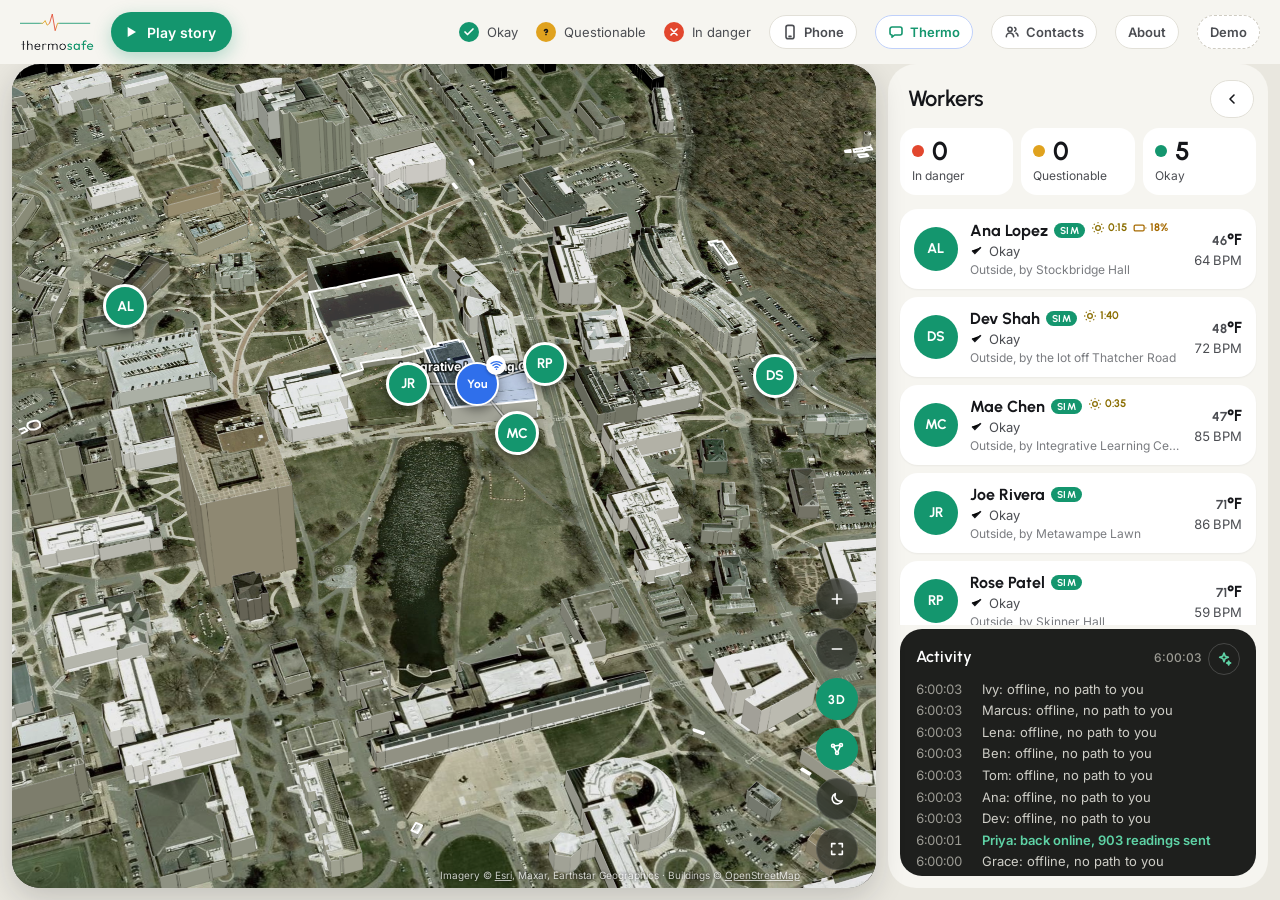
==== commit 83dfe459: "Stage visible demo risk transitions" ====
--- a/index.html
+++ b/index.html
@@ -1737,13 +1737,18 @@
     return p.amb + this.r.gauss(0, 0.25);
   }
   startFakeRisk(now) {
-    // Start with one worker in a changing cold watch so the map is not all green.
+    // Let the crew start green, then stage a watch and a guaranteed red during a demo.
+    for (const id of FAKE_WORKERS) {
+      const badge = this.hub.badge(id);
+      badge.air.env = "outside";
+      badge.air.envSince = now - 121; // they begin outdoors; do not apply the indoor-to-outdoor settling delay
+    }
     this.fakeRisk = {
-      B3: { mode: "yellow", kind: "cold", until: now + 58, air: -11, hr: 12 },
-      B5: { mode: "green", kind: "heat", until: now + 83, air: 0, hr: 0 },
-      B6: { mode: "green", kind: "cold", until: now + 116, air: 0, hr: 0 },
+      B3: { mode: "green", kind: "cold", until: now + 18, air: 0, hr: 0, next: "yellow" },
+      B5: { mode: "green", kind: "heat", until: now + 48, air: 0, hr: 0, next: "yellow" },
+      B6: { mode: "green", kind: "heat", until: now + 76, air: 0, hr: 0, next: "yellow" },
     };
-    for (const id of FAKE_WORKERS) Object.assign(this.people[id], { airTarget: this.fakeRisk[id].air, extraTarget: this.fakeRisk[id].hr });
+    for (const id of FAKE_WORKERS) Object.assign(this.people[id], { airTarget: 0, extraTarget: 0, fast: true });
   }
   updateFakeRisk(t) {
     if (!this.fakeRisk) return;
@@ -1752,12 +1757,13 @@
       const phase = this.fakeRisk[id];
       if (t >= phase.until) {
         const modes = ["green", "yellow", "red"].filter((mode) => mode !== phase.mode);
-        const mode = modes[Math.floor(Math.random() * modes.length)];
+        const mode = phase.next || modes[Math.floor(Math.random() * modes.length)];
         const kind = Math.random() < 0.5 ? "heat" : "cold";
         let air = 0, hr = 0;
-        if (mode === "yellow") { air = (kind === "heat" ? 1 : -1) * (8 + Math.random() * 6); hr = 12 + Math.random() * 14; }
-        if (mode === "red") { air = kind === "heat" ? 46 + Math.random() * 10 : -27 - Math.random() * 9; hr = 28 + Math.random() * 28; }
-        this.fakeRisk[id] = { mode, kind, until: t + (mode === "green" ? 45 + Math.random() * 70 : mode === "yellow" ? 55 + Math.random() * 30 : 35 + Math.random() * 20), air, hr };
+        if (mode === "yellow") { air = (kind === "heat" ? 1 : -1) * (9 + Math.random() * 6); hr = 16 + Math.random() * 18; }
+        if (mode === "red") { air = kind === "heat" ? 48 + Math.random() * 8 : -29 - Math.random() * 8; hr = 35 + Math.random() * 35; }
+        const next = mode === "yellow" && id === "B5" ? "red" : mode === "red" ? "green" : mode === "yellow" && id === "B3" ? "green" : null;
+        this.fakeRisk[id] = { mode, kind, next, until: t + (mode === "green" ? 65 + Math.random() * 45 : mode === "yellow" ? 70 + Math.random() * 20 : 55 + Math.random() * 15), air, hr };
         this.people[id].fast = true;
       }
       const current = this.fakeRisk[id], p = this.people[id];
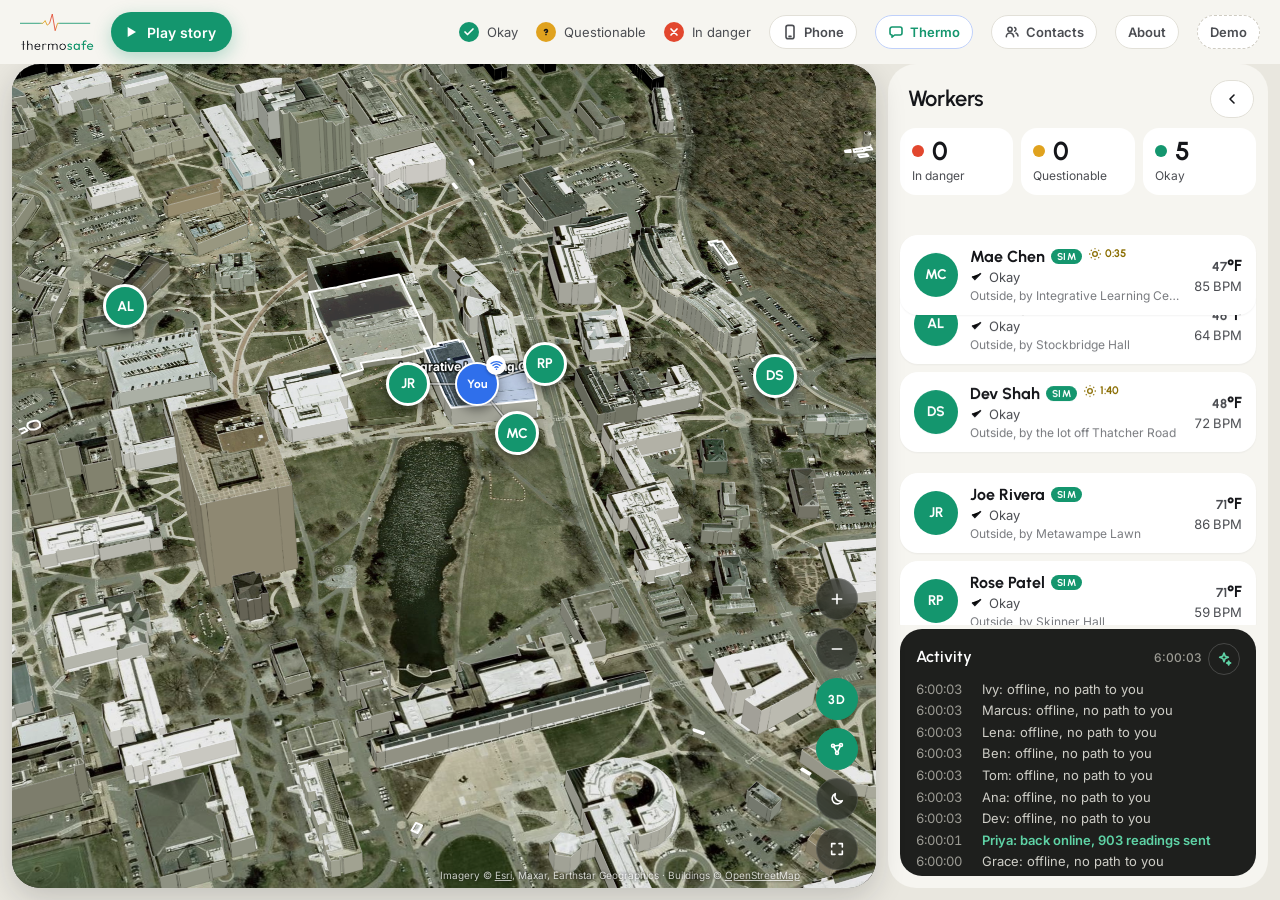
==== commit 9896947c: "Bring demo red phase forward" ====
--- a/index.html
+++ b/index.html
@@ -1745,7 +1745,7 @@
     }
     this.fakeRisk = {
       B3: { mode: "green", kind: "cold", until: now + 18, air: 0, hr: 0, next: "yellow" },
-      B5: { mode: "green", kind: "heat", until: now + 48, air: 0, hr: 0, next: "yellow" },
+      B5: { mode: "green", kind: "heat", until: now + 30, air: 0, hr: 0, next: "yellow" },
       B6: { mode: "green", kind: "heat", until: now + 76, air: 0, hr: 0, next: "yellow" },
     };
     for (const id of FAKE_WORKERS) Object.assign(this.people[id], { airTarget: 0, extraTarget: 0, fast: true });
@@ -1763,7 +1763,8 @@
         if (mode === "yellow") { air = (kind === "heat" ? 1 : -1) * (9 + Math.random() * 6); hr = 16 + Math.random() * 18; }
         if (mode === "red") { air = kind === "heat" ? 48 + Math.random() * 8 : -29 - Math.random() * 8; hr = 35 + Math.random() * 35; }
         const next = mode === "yellow" && id === "B5" ? "red" : mode === "red" ? "green" : mode === "yellow" && id === "B3" ? "green" : null;
-        this.fakeRisk[id] = { mode, kind, next, until: t + (mode === "green" ? 65 + Math.random() * 45 : mode === "yellow" ? 70 + Math.random() * 20 : 55 + Math.random() * 15), air, hr };
+        const duration = mode === "green" ? 65 + Math.random() * 45 : mode === "yellow" && id === "B5" ? 40 + Math.random() * 8 : mode === "yellow" ? 70 + Math.random() * 20 : 55 + Math.random() * 15;
+        this.fakeRisk[id] = { mode, kind, next, until: t + duration, air, hr };
         this.people[id].fast = true;
       }
       const current = this.fakeRisk[id], p = this.people[id];
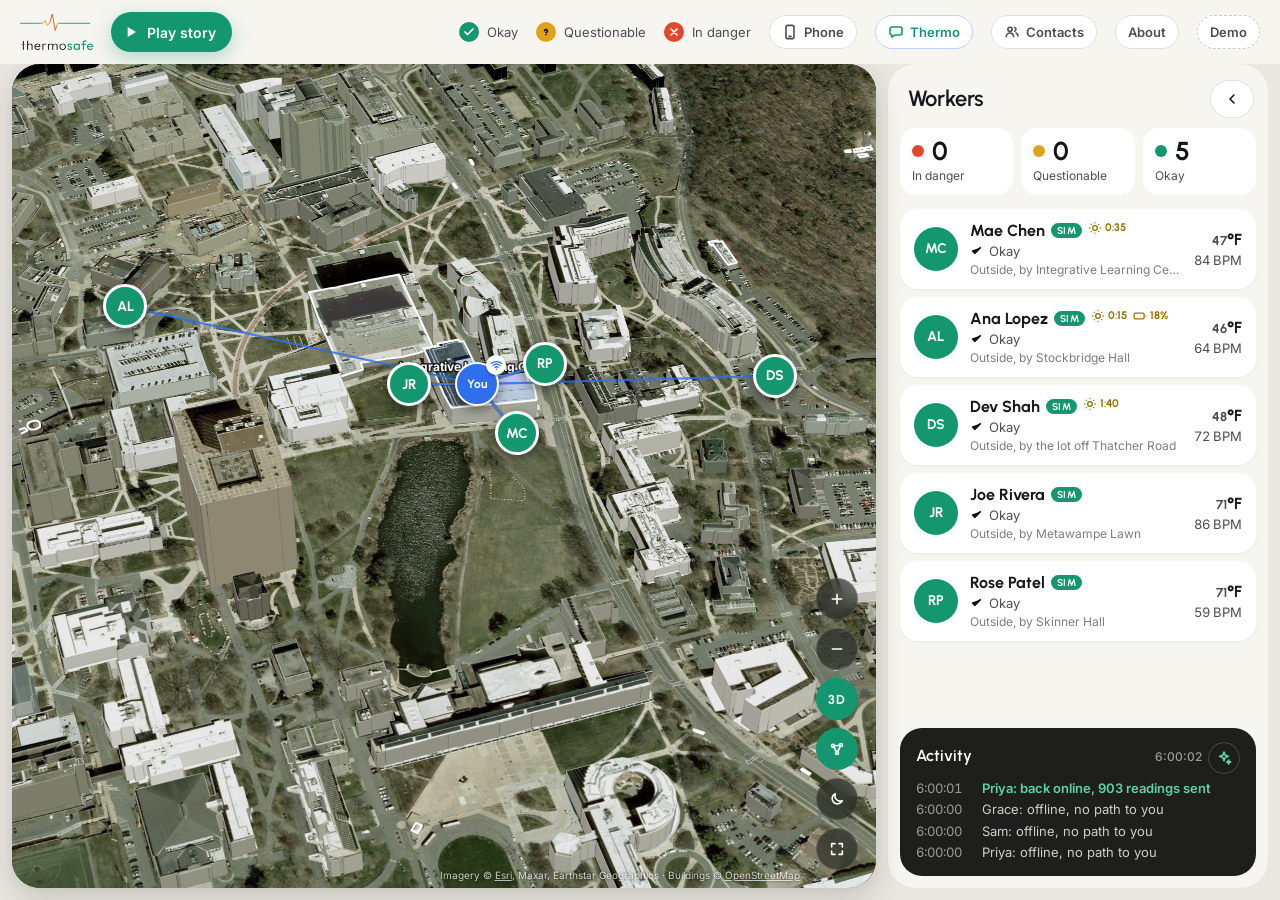
==== commit 5a64e1a4: "Draw manager links to every worker" ====
--- a/index.html
+++ b/index.html
@@ -836,6 +836,8 @@
 .mesh path { fill: none; stroke-linecap: round; }
 .mesh .halo { stroke: rgba(10, 14, 12, .3); stroke-width: 3.6; }
 .mesh .all { stroke: rgba(255, 255, 255, .72); stroke-width: 1.6; }
+.mesh .master-links { stroke: rgba(47, 111, 235, .82); stroke-width: 2.2; }
+.mesh .offline-links { stroke: rgba(255, 255, 255, .48); stroke-width: 1.8; stroke-dasharray: 5 5; }
 .mesh .route { stroke: #fff; stroke-width: 3; filter: drop-shadow(0 0 3px rgba(47, 111, 235, .9)); }
 .pin.you.master { background: #2F6FEB; color: #fff; border-color: #fff; }
 .pin .wifi { display: none; }
@@ -944,7 +946,7 @@
       <div class="world" id="world"></div>
       <canvas class="bcanvas" id="bcanvas" aria-hidden="true"></canvas>
       <div class="calltoast" id="calltoast" role="status" data-nodrag hidden></div>
-      <svg class="mesh" id="mesh" aria-hidden="true"><path class="halo" id="mesh-halo"/><path class="all" id="mesh-all"/><path class="route" id="mesh-route"/></svg>
+      <svg class="mesh" id="mesh" aria-hidden="true"><path class="halo" id="mesh-halo"/><path class="all" id="mesh-all"/><path class="master-links" id="mesh-master-links"/><path class="offline-links" id="mesh-offline-links"/><path class="route" id="mesh-route"/></svg>
       <div class="pins" id="pins"></div>
       <div class="topstack" data-nodrag>
         <div class="banner" id="banner" role="status" hidden>
@@ -3036,9 +3038,9 @@
 let meshView = store.get("beacon.mesh") !== "0";
 function setMesh(on) { meshView = on; store.set("beacon.mesh", on ? "1" : "0"); $("z-mesh").setAttribute("aria-pressed", String(on)); renderAll(); }
 function paintMesh() {
-  // every frame, from where the pins are drawn: a line for each pair of clips in direct reach, all with a path to the master
-  const all = $("mesh-all"), route = $("mesh-route"), M = hub.mesh;
-  let d = "", r = "";
+  // Show the simulated radio mesh and a clear manager link for every displayed worker.
+  const all = $("mesh-all"), masterLinks = $("mesh-master-links"), offlineLinks = $("mesh-offline-links"), route = $("mesh-route"), M = hub.mesh;
+  let d = "", m = "", o = "", r = "";
   if (meshView && M && !clipMode) {
     const pt = new Map(), at = (id) => {
       if (pt.has(id)) return pt.get(id);
@@ -3053,17 +3055,16 @@
       while (M.via.has(c)) { c = M.via.get(c); chain.push(at(c)); }
       if (chain.every(Boolean)) r = "M" + chain.map(P).join("L");
     }
-    // Live ESP32 workers are visibly connected back to the blue gateway pin.
-    if (thermoSnapshot && Array.isArray(thermoSnapshot.devices)) {
-      const live = thermoSnapshot.devices.filter((x) => x.source === "hardware" && x.latest && x.latest.mesh_role !== "gateway").sort((a, b) => a.device_id.localeCompare(b.device_id));
-      live.slice(0, 2).forEach((device, i) => {
-        if (device.connection_state !== "online" || !device.latest.mesh_connected) return;
-        const A = at(adminId), B = at(i === 0 ? "B1" : "B2");
-        if (A && B) d += `M${P(A)}L${P(B)}`;
-      });
+    const manager = at(adminId), offline = new Set((state?.people || []).filter((p) => p.offline && DISPLAY_WORKERS.has(p.id)).map((p) => p.id));
+    for (const id of DISPLAY_WORKERS) {
+      const worker = at(id); if (!manager || !worker) continue;
+      const segment = `M${P(manager)}L${P(worker)}`;
+      if (offline.has(id)) o += segment; else m += segment;
     }
   }
   if (all._d !== d) { all._d = d; all.setAttribute("d", d); $("mesh-halo").setAttribute("d", d); }
+  if (masterLinks._d !== m) { masterLinks._d = m; masterLinks.setAttribute("d", m); }
+  if (offlineLinks._d !== o) { offlineLinks._d = o; offlineLinks.setAttribute("d", o); }
   if (route._d !== r) { route._d = r; route.setAttribute("d", r); }
 }
 
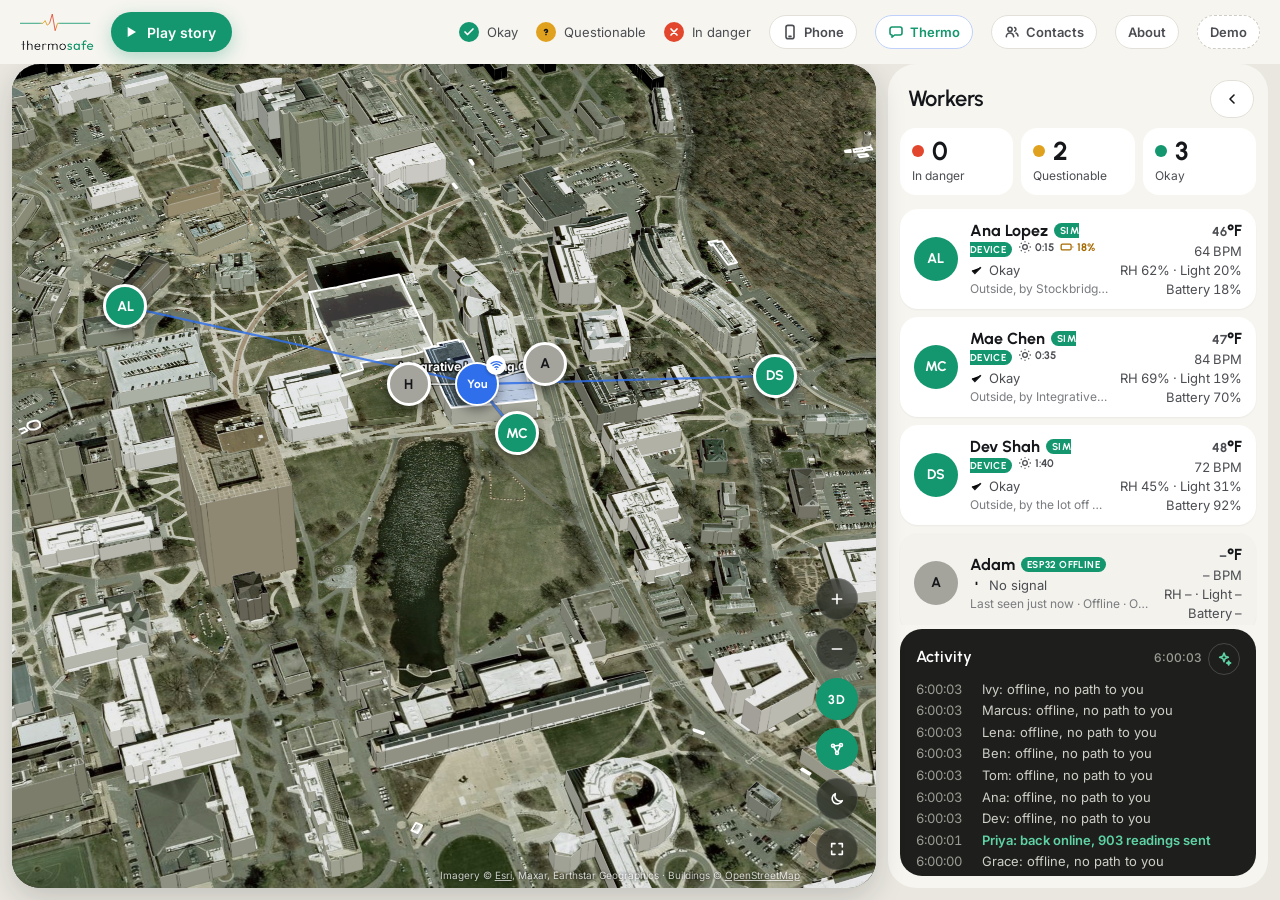
==== commit 759f23fc: "Connect dashboard exposure and live sensor details" ====
--- a/index.html
+++ b/index.html
@@ -236,6 +236,10 @@
 .bnames span { min-width: 0; overflow: hidden; white-space: nowrap; text-align: center; }
 .lvl { display: flex; align-items: center; gap: 8px; font-weight: 600; font-size: 14px; }
 .lvl i { width: 12px; height: 12px; border-radius: 50%; flex: none; }
+.device-grid { display: grid; grid-template-columns: repeat(5, minmax(0, 1fr)); gap: 7px; padding-top: 8px; border-top: 1px solid var(--line-2); }
+.device-metric { min-width: 0; padding: 8px 10px; border-radius: 10px; background: var(--bg); }
+.device-metric span { display: block; color: var(--ink-3); font-size: 11px; line-height: 1.25; }
+.device-metric b { display: block; margin-top: 3px; font-family: var(--display); font-size: 16px; line-height: 1.2; overflow-wrap: anywhere; }
 .buzzline { display: flex; align-items: center; gap: 6px; font-size: 13px; color: var(--ink-2); padding-top: 4px; }
 
 /* locate: the route diagram pulls up over the map */
@@ -693,6 +697,7 @@
 body.phone .vrow { grid-template-columns: 1fr auto; gap: 6px 12px; }
 body.phone .vrow .rng { grid-column: 1 / -1; grid-row: 2; }
 body.phone .vrow .lvl { justify-content: flex-end; }
+body.phone .device-grid { grid-template-columns: repeat(2, minmax(0, 1fr)); }
 body.phone .locate {
     position: fixed; inset: 0; border-radius: 0; z-index: 50; grid-template-columns: minmax(0, 1fr); grid-template-rows: auto minmax(0, 1fr);
     padding-top: env(safe-area-inset-top, 0px); padding-bottom: env(safe-area-inset-bottom, 0px);
@@ -1377,19 +1382,21 @@
 }
 
 /* ================= sun: a light sensor on the clip, and how long they've been outside ================= */
-// The clip's photoresistor gives 0-100. We read it as a rough UV index (0-11) using the WHO bands.
-// Strong sun (UV 6+) adds up while outside and drains twice as fast in the shade.
+// The photoresistor measures relative brightness, not UV. UV comes from the site forecast.
+// Bright-light exposure is a separate wearable estimate from the local light sensor.
 const SUN_WATCH = 25 * 60, SUN_ALERT = 40 * 60;
 const uvCat = (u) => (u >= 11 ? "Extreme" : u >= 8 ? "Very high" : u >= 6 ? "High" : u >= 3 ? "Moderate" : "Low");
 class SunModel {
-  constructor() { this.light = null; this.outT = 0; this.hot = 0; this.lastT = null; }
+  constructor() { this.light = null; this.outT = 0; this.hot = 0; this.brightContinuous = 0; this.heat = 0; this.heatContinuous = 0; this.brightNow = false; this.lastT = null; }
   get uvi() { return this.light == null ? 0 : Math.round((this.light / 100) * 11); }
-  update(t, light, outdoor) {
+  update(t, light, outdoor, elevatedHeat) {
     const dt = this.lastT === null ? 1 : clamp(t - this.lastT, 0, 5);
     this.lastT = t;
     if (light != null) this.light = this.light == null ? light : this.light + 0.3 * (light - this.light);
     if (outdoor) this.outT += dt;
-    if (outdoor && this.uvi >= 6) this.hot += dt; else this.hot = Math.max(0, this.hot - 2 * dt);
+    this.brightNow = !!(outdoor && this.light != null && this.light >= 35);
+    if (this.brightNow) { this.hot += dt; this.brightContinuous += dt; } else this.brightContinuous = 0;
+    if (elevatedHeat) { this.heat += dt; this.heatContinuous += dt; } else this.heatContinuous = 0;
   }
   status() { return this.hot >= SUN_ALERT ? "alert" : this.hot >= SUN_WATCH ? "watch" : "ok"; }
 }
@@ -1496,7 +1503,9 @@
     b.wind = pkt.wind ?? 0;
     b.feels = pkt.air != null ? feelsLike(pkt.air, b.rh ?? 40, b.wind) : null;
     b.air.update(t, pkt.air, env, e.avg, e.spread, b.feels ? b.feels.f : null);
-    b.sun.update(t, pkt.light, b.outdoor);
+    b.sun.update(t, pkt.light, b.outdoor, b.feels != null && b.feels.f >= 80.6);
+    if (pkt.site_uv_index != null) { b.siteUv = pkt.site_uv_index; b.siteUvSource = pkt.site_uv_source || "simulated_demo"; }
+    if (pkt.last_break_at != null) b.lastBreakAt = pkt.last_break_at;
     // falls: a hard jolt on the clip's accelerometer, then no movement at all
     const f = b.fall;
     if (pkt.g != null && pkt.g > 2.5) { f.impactT = t; f.still = 0; f.state = "maybe"; }
@@ -1621,7 +1630,14 @@
         outdoor: b.outdoor, floor, x: b.x, y: b.y, moving: (b.act ?? 0) > 0.4, hgt: b.outdoor ? 0 : b.tracker.h != null ? clamp(b.tracker.h, 0, (BUILDING.floors.length - 1) * BUILDING.floor_height_m) : null, place, peers, age: b.person.age || 40, hist: b.hist, hrN: Math.round(h.rest.length / 60),
         hrZ: h.v !== null ? (h.v - h.expected) / h.spread : 0, evidence: Math.max(h.sUp / 60, h.sDn / 60, a.sUp / 45, a.sDn / 45, b.sun.hot / SUN_ALERT), fall: b.fall.state, impactT: b.fall.impactT,
         alertT: b.alertT, arriveT: b.arriveT, sos: b.sos != null,
-        uvi: b.sun.light == null ? null : b.sun.uvi, sunMin: Math.round(b.sun.hot / 60), outMin: Math.round(b.sun.outT / 60), sunState: b.sun.status(), bat: hs === "offline" ? 0 : b.bat ?? null, seenAgo: b.lastT != null ? now - b.lastT : 0,
+        lightPct: b.sun.light == null ? null : Math.round(b.sun.light), humidityPct: b.rh ?? null,
+        pulseQuality: "simulated", pulseRaw: null, environmentSensorOk: true, lightSensorOk: true, lightRaw: null,
+        activityLevel: (b.act ?? 0) > 1.5 ? "heavy" : (b.act ?? 0) > 0.5 ? "moderate" : (b.act ?? 0) > 0.15 ? "light" : "resting",
+        acclimatizationStatus: "simulated", brightExposureSeconds: Math.round(b.sun.hot), brightContinuousSeconds: Math.round(b.sun.brightContinuous),
+        heatExposureSeconds: Math.round(b.sun.heat), heatContinuousSeconds: Math.round(b.sun.heatContinuous),
+        brightLightActive: b.sun.brightNow, brightLightThresholdPct: 35, lastBreakAt: b.lastBreakAt ?? null,
+        siteUvIndex: b.siteUv ?? null, siteUvSource: b.siteUvSource || "simulated_demo",
+        meshConnected: !meshOut, uvi: b.siteUv ?? null, sunMin: Math.round(b.sun.hot / 60), outMin: Math.round(b.sun.outT / 60), sunState: b.sun.status(), bat: hs === "offline" ? 0 : b.bat ?? null, seenAgo: b.lastT != null ? now - b.lastT : 0,
         feels: b.feels && a.v !== null ? { f: Math.round(b.feels.f), kind: b.feels.kind, cat: b.feels.cat } : null, rh: b.rh ?? null, wind: b.wind ? Math.round(b.wind) : 0, acked_by: b.ackedBy, helper: b.helper, arrived: b.arrived, stage: b.recovery ? b.recovery.stage : null, buzz: b.buzz, alertSent: now - b.alertSent < 60,
       });
     }
@@ -1750,7 +1766,13 @@
       B5: { mode: "green", kind: "heat", until: now + 30, air: 0, hr: 0, next: "yellow" },
       B6: { mode: "green", kind: "heat", until: now + 76, air: 0, hr: 0, next: "yellow" },
     };
-    for (const id of FAKE_WORKERS) Object.assign(this.people[id], { airTarget: 0, extraTarget: 0, fast: true });
+    const breakAge = { B3: 11 * 60, B5: 28 * 60, B6: 39 * 60 };
+    for (const id of FAKE_WORKERS) {
+      const p = this.people[id], badge = this.hub.badge(id);
+      p.lastBreakAt = now - breakAge[id]; p.nextBreakAt = now + 140 + Math.random() * 100; p.restUntil = 0;
+      badge.lastBreakAt = p.lastBreakAt;
+      Object.assign(p, { airTarget: 0, extraTarget: 0, fast: true });
+    }
   }
   updateFakeRisk(t) {
     if (!this.fakeRisk) return;
@@ -1762,7 +1784,7 @@
         const mode = phase.next || modes[Math.floor(Math.random() * modes.length)];
         const kind = Math.random() < 0.5 ? "heat" : "cold";
         let air = 0, hr = 0;
-        if (mode === "yellow") { air = (kind === "heat" ? 1 : -1) * (9 + Math.random() * 6); hr = 16 + Math.random() * 18; }
+        if (mode === "yellow") { air = kind === "heat" ? 34 + Math.random() * 7 : -9 - Math.random() * 6; hr = 16 + Math.random() * 18; }
         if (mode === "red") { air = kind === "heat" ? 48 + Math.random() * 8 : -29 - Math.random() * 8; hr = 35 + Math.random() * 35; }
         const next = mode === "yellow" && id === "B5" ? "red" : mode === "red" ? "green" : mode === "yellow" && id === "B3" ? "green" : null;
         const duration = mode === "green" ? 65 + Math.random() * 45 : mode === "yellow" && id === "B5" ? 40 + Math.random() * 8 : mode === "yellow" ? 70 + Math.random() * 20 : 55 + Math.random() * 15;
@@ -1771,6 +1793,10 @@
       }
       const current = this.fakeRisk[id], p = this.people[id];
       p.airTarget = current.air; p.extraTarget = current.hr;
+      if (t >= (p.nextBreakAt || Infinity)) {
+        p.lastBreakAt = t; p.restUntil = t + 25; p.nextBreakAt = t + 260 + Math.random() * 150;
+        this.hub.badge(id).lastBreakAt = t;
+      }
     }
   }
   meshStep() {
@@ -1797,6 +1823,8 @@
     const mesh = this.meshStep();
     for (const p of Object.values(this.people)) {
       const tour = p.outdoorPatrol;
+      if (tour && p.restUntil > t) { p.path = []; p.act = 0.05; continue; }
+      if (p.restUntil && p.restUntil <= t) p.restUntil = 0;
       if (tour && !p.path.length && !p.down && !p.dead && !p.fault) {
         const [x, y] = tour[p.outdoorPatrolIndex++ % tour.length];
         p.go(1, x, y);
@@ -1806,14 +1834,19 @@
       this.move(p, dt);
       p.bat = Math.max(0, (p.bat ?? 90) - dt * 0.0008);   // about 3% an hour
       if (p.dead) continue;                                // a dead clip sends nothing
+      const siteUv = siteUvFor(t);
       const pkt = {
         id: p.id, hr: Math.round(this.heart(p, dt)), q: 0.95, act: Math.max(0, p.act), air: r1(this.air(t, p, dt)),
         p: this.pressure(t, this.height(p)) + p.offset + this.r.gauss(0, 0.02), ble: this.ble(p), bat: Math.round(p.bat),
+        site_uv_index: siteUv.value, site_uv_source: siteUv.source,
+        last_break_at: p.lastBreakAt ?? null,
       };
       if (p.g) { pkt.g = p.g; pkt.act = 3; p.g = 0; }
       if (!isInside(p.x, p.y)) pkt.gps = toLatLon(p.x + this.r.gauss(0, 3), p.y + this.r.gauss(0, 3));
       // the photoresistor: dim indoors, open sky outside (dark at night), full sun when the clouds clear
-      const sky = night ? 3 : p.sun != null ? p.sun : 36 + 4 * Math.sin(t / 1300);
+      const solarHour = ((t - 1e6 + 6 * 3600) / 3600) % 24;
+      const daylight = Math.max(0, Math.sin((Math.PI * (solarHour - 5.5)) / 14));
+      const sky = night ? 3 : p.sun != null ? p.sun : 18 + 60 * daylight + 7 * Math.sin(t / 1300 + p.base);
       pkt.light = Math.round(clamp((isInside(p.x, p.y) ? 7 : sky) + this.r.gauss(0, 1.5), 0, 100));
       // humidity, and wind outdoors (from the clip's humidity sensor and the campus weather feed)
       pkt.rh = Math.round(clamp((p.rhBase ?? (isInside(p.x, p.y) ? (p.airTarget > 10 ? 58 : 34) : 62)) + this.r.gauss(0, 3), 30, 90));
@@ -2153,7 +2186,51 @@
 let cam = { cx: 0, cy: 0, k: 1 }, drag = null;
 const person = (id) => state && state.people.find((p) => p.id === id);
 const me = () => person(adminId);
-const workers = () => state.people.filter((p) => !p.admin);
+const WORKER_RISK_RANK = { danger: 3, watch: 2, gray: 1, ok: 0 };
+function simulatedThermoScore(p) {
+  const weights = [0.35, 0.15, 0.10, 0.20, 0.10, 0.10], values = [];
+  const tempC = p.air == null ? null : (p.air - 32) * 5 / 9, rh = p.humidityPct ?? p.rh;
+  if (tempC != null && rh != null) {
+    const hiF = p.air >= 80 ? feelsLike(p.air, rh, 0).f : null;
+    const hiScore = tempC < 27 ? 0 : hiF == null ? null : clamp(((hiF - 32) * 5 / 9 - 27) * (100 / 27), 0, 100);
+    values.push([hiScore, weights[0]], [clamp((tempC - 27) * (100 / 27), 0, 100), weights[1]], [clamp(rh, 0, 100), weights[2]]);
+  }
+  if (p.brightExposureSeconds != null) values.push([clamp(p.brightExposureSeconds / 1800 * 100, 0, 100), weights[3]]);
+  if (p.heatExposureSeconds != null) values.push([clamp(p.heatExposureSeconds / 1800 * 100, 0, 100), weights[4]]);
+  const uv = p.siteUvIndex ?? p.uvi;
+  if (uv != null && Number.isFinite(Number(uv))) values.push([clamp(Number(uv) / 11 * 100, 0, 100), weights[5]]);
+  const valid = values.filter(([score]) => score != null && Number.isFinite(score));
+  const totalWeight = valid.reduce((sum, [, weight]) => sum + weight, 0);
+  if (!totalWeight) return null;
+  const base = clamp(valid.reduce((sum, [score, weight]) => sum + score * weight, 0) / totalWeight, 0, 100);
+  const breakMinutes = p.lastBreakAt == null ? null : Math.max(0, (simT - p.lastBreakAt) / 60);
+  const breakScore = breakMinutes == null ? null : clamp((breakMinutes - 15) / 105 * 100, 0, 100);
+  return Math.round(breakScore == null ? base : base * 0.9 + breakScore * 0.1);
+}
+function updateOverallRisk(p) {
+  const recorded = p.assessment && p.assessment.combined_risk_score;
+  p.overallRiskScore = p.hardwareSlot
+    ? (recorded != null && Number.isFinite(Number(recorded)) ? Math.round(Number(recorded)) : null)
+    : simulatedThermoScore(p);
+  const brightContinuous = Number(p.brightContinuousSeconds) || 0;
+  if (p.overallRiskScore != null) {
+    if (brightContinuous >= SUN_ALERT) p.overallRiskScore = Math.max(p.overallRiskScore, 75);
+    else if (brightContinuous >= SUN_WATCH * 0.8) p.overallRiskScore = Math.max(p.overallRiskScore, 30);
+  }
+  p.overallRiskBand = p.overallRiskScore == null ? "Unknown" : p.overallRiskScore >= 75 ? "Critical" : p.overallRiskScore >= 55 ? "Warning" : p.overallRiskScore >= 30 ? "Caution" : "Normal";
+  if (!p.offline && p.overallRiskScore != null) {
+    const scoreLevel = p.overallRiskScore >= 55 ? "danger" : p.overallRiskScore >= 30 ? "watch" : "ok";
+    if ((WORKER_RISK_RANK[scoreLevel] ?? 0) > (WORKER_RISK_RANK[p.level] ?? 0)) {
+      p.level = scoreLevel; p.sev = WORKER_RISK_RANK[scoreLevel];
+      p.label = scoreLevel === "watch" ? "Combined exposure rising" : "High combined exposure";
+    }
+  }
+  p.risk = Math.max(p.risk || 0, (WORKER_RISK_RANK[p.level] || 0) * 1000 + (p.overallRiskScore || 0));
+}
+const workers = () => state.people.filter((p) => !p.admin).sort((a, b) =>
+  (b.overallRiskScore ?? -1) - (a.overallRiskScore ?? -1) ||
+  (WORKER_RISK_RANK[b.level] ?? 0) - (WORKER_RISK_RANK[a.level] ?? 0) ||
+  (b.risk ?? 0) - (a.risk ?? 0) || a.name.localeCompare(b.name));
 const paint = (el, level) => { const l = LOOK[level]; el.style.setProperty("--fill", l.fill); el.style.setProperty("--ink2", l.ink); el.style.setProperty("--card", l.card); el.style.setProperty("--cline", l.line); };
 function setHtml(el, h) { if (el && el.dataset.h !== h) { el.innerHTML = h; el.dataset.h = h; } }
 const REDUCE = matchMedia("(prefers-reduced-motion: reduce)");
@@ -2253,8 +2330,9 @@
     b.dataset.lv = w.level;
     b.classList.toggle("sel", w.id === sel);
     setIni(b.querySelector(".av"), w.ini);
-    setHtml(b.querySelector(".nm"), esc(w.name) + `<span class="livetag">${w.liveDeviceId ? (w.offline ? "OFFLINE" : "LIVE") : "SIM"}</span>` + (w.outdoor && w.outMin > 0 ? `<span class="sunchip u${w.uvi >= 8 ? 3 : w.uvi >= 6 ? 2 : w.uvi >= 3 ? 1 : 0}" title="Time outside · UV ${w.uvi}">${SUN_ICON}${hm(w.outMin)}</span>` : "") + (w.bat != null && w.bat < 25 ? `<span class="bat${w.bat < 10 ? " dead" : ""}" title="Clip battery">${BAT_ICON}${w.bat}%</span>` : ""));
-    setHtml(b.querySelector(".vals"), `<b>${lvs(w.id, "air")}°F</b><span>${lvs(w.id, "hr")} BPM</span>${w.liveDeviceId ? `<span>${w.humidityPct == null ? "RH –" : `RH ${Math.round(w.humidityPct)}%`} · ${w.lightPct == null ? "Light –" : `Light ${Math.round(w.lightPct)}%`}</span>` : ""}`);
+    setHtml(b.querySelector(".nm"), esc(w.name) + `<span class="livetag">${w.hardwareSlot ? (w.liveDeviceId ? (w.offline ? "OFFLINE" : "LIVE DEVICE") : "ESP32 OFFLINE") : "SIM DEVICE"}</span>` + (w.outdoor && w.outMin > 0 ? `<span class="sunchip u${w.uvi >= 8 ? 3 : w.uvi >= 6 ? 2 : w.uvi >= 3 ? 1 : 0}" title="Time outside · UV ${w.uvi ?? "unavailable"}">${SUN_ICON}${hm(w.outMin)}</span>` : "") + (w.bat != null && w.bat < 25 ? `<span class="bat${w.bat < 10 ? " dead" : ""}" title="Clip battery">${BAT_ICON}${w.bat}%</span>` : ""));
+    const rh = w.humidityPct ?? w.rh, light = w.lightPct;
+    setHtml(b.querySelector(".vals"), `<b>${lvs(w.id, "air")}°F</b><span>${lvs(w.id, "hr")} BPM</span><span>RH ${rh == null ? "–" : `${Math.round(rh)}%`} · Light ${light == null ? "–" : `${Math.round(light)}%`}</span><span>Battery ${w.bat == null ? "–" : `${Math.round(w.bat)}%`}</span>`);
     if (b._wasLv && b._wasLv !== "ok" && w.level === "ok") celebrate(b.querySelector(".av"));   // back to Okay
     b._wasLv = w.level;
     setHtml(b.querySelector(".st"), `${iconSvg(LOOK[w.level].icon)}<span>${esc(w.label)}</span>`);
@@ -2418,6 +2496,12 @@
 }
 let night = false;   // night shift: the demo clock starts at 11 PM and the campus goes dark; by day it starts at 6 AM
 function clock(t) { const s = Math.floor(t - (1e6 - (night ? 23 : 6) * 3600)), h = Math.floor(s / 3600) % 24, m = Math.floor(s / 60) % 60; return `${((h + 11) % 12) + 1}:${String(m).padStart(2, "0")}:${String(s % 60).padStart(2, "0")}`; }
+function siteUvFor(t) {
+  const uv = siteWeather && siteWeather.available && !siteWeather.stale && siteWeather.current && Number(siteWeather.current.uv_index);
+  if (uv !== false && uv != null && Number.isFinite(Number(uv))) return { value: Number(uv), source: "weather" };
+  const hour = ((t - 1e6 + 6 * 3600) / 3600) % 24;
+  return { value: Math.round(clamp(9 * Math.sin(Math.PI * (hour - 6) / 12), 0, 11) * 10) / 10, source: "simulated_demo" };
+}
 const SUN_ICON = `<svg viewBox="0 0 24 24" aria-hidden="true"><circle cx="12" cy="12" r="4"/><path d="M12 2v2M12 20v2M4.9 4.9l1.4 1.4M17.7 17.7l1.4 1.4M2 12h2M20 12h2M4.9 19.1l1.4-1.4M17.7 6.3l1.4-1.4"/></svg>`;
 const hm = (min) => `${Math.floor(min / 60)}:${String(min % 60).padStart(2, "0")}`;
 const BAT_ICON = `<svg viewBox="0 0 24 24" aria-hidden="true"><rect x="2" y="7" width="17" height="10" rx="2"/><path d="M22 11v2"/></svg>`;
@@ -2453,17 +2537,19 @@
   return names.map((n, i) => ({ n, c: colors[i], f: Math.max(0.5, edges[i + 1] - edges[i]) }));
 }
 function sunRow(p) {
-  // UV bands (WHO): the bar shows where the clip's light reading sits; the words say how long in strong sun
+  // UV is the site forecast. Bright-light duration comes separately from the worker's photoresistor.
   const idx = p.uvi >= 8 ? 3 : p.uvi >= 6 ? 2 : p.uvi >= 3 ? 1 : 0;
   const b = [{ n: "Low", c: "var(--ok)", f: 3 }, { n: "Moderate", c: "var(--watch)", f: 3 }, { n: "High", c: "#F08A24", f: 2 }, { n: "Very high", c: "var(--danger)", f: 4 }];
   const lvl = p.sunState === "alert" ? 3 : p.sunState === "watch" ? 2 : 1;
+  const brightSecs = Number(p.brightContinuousSeconds) || 0, leftSecs = Math.max(0, SUN_WATCH - brightSecs);
+  const breakCopy = brightSecs >= SUN_WATCH ? `Suggested shade break reached · ${hm(brightSecs / 60)} continuous` : `Suggested shade break by 25 min continuous bright light · ${hm(leftSecs / 60)} left`;
   return `<div class="vrow" role="row">
     <div class="lbl" role="cell">Sun</div>
-    <div class="now" role="cell">UV ${p.uvi}<small>${hm(p.outMin)} outside</small></div>
+    <div class="now" role="cell">UV ${p.uvi}<small>${p.outMin == null ? "—" : hm(p.outMin)} outside</small></div>
     <div class="rng" role="cell"><div class="bar"><div class="bands">${b.map((x, i) => `<span style="flex:${x.f} 1 0;background:${x.c};opacity:${i === idx ? 1 : 0.45}"></span>`).join("")}</div><span class="mark" style="left:${clamp((p.uvi / 12) * 100, 0, 100).toFixed(1)}%"></span></div>
       <div class="bnames">${b.map((x, i) => `<span style="flex:${x.f} 1 0;font-weight:${i === idx ? 700 : 400};color:${i === idx ? "var(--ink)" : "var(--ink-2)"}">${x.n}</span>`).join("")}</div></div>
     <div class="lvl" role="cell"><i style="background:${["", "var(--ok)", "var(--watch)", "var(--danger)"][lvl]}"></i>${p.sunMin}m strong</div>
-  </div>`;
+  </div><div style="padding:0 0 9px 146px;color:var(--ink-3);font-size:12px">${breakCopy} · ${p.sunMin == null ? "—" : `${hm(p.sunMin)} total bright-light exposure`}</div>`;
 }
 function rowSkel(id, k, label, unit) {
   // built once per worker; patchRow() and paintLive() then change only what moved, so transitions can run
@@ -2496,14 +2582,37 @@
     pop.innerHTML = `<div class="pop-head"><span class="av" id="pp-av"></span><h2 id="pp-nm"></h2><span class="pill" id="pp-pill"></span><span class="where" id="pp-where"></span><span class="grow"></span>
       <button class="btn dark" data-act="locate">${ICON.locate}<span>Locate</span></button>
       </div><button class="x pop-x" data-act="close-pop" aria-label="Close readings">${ICON.close}</button>
-      <div role="table" aria-label="Readings" id="pp-rows"></div><div class="buzzline" id="pp-buzz"></div><div class="why" id="pp-why"><div id="pp-plot"></div><div id="pp-side"></div></div>`;
+      <div role="table" aria-label="Worker sensor readings" id="pp-rows"></div><div id="pp-device" class="device-grid" aria-label="Device details"></div><div class="buzzline" id="pp-buzz"></div><div class="why" id="pp-why"><div id="pp-plot"></div><div id="pp-side"></div></div>`;
     DISP.clear();
   }
   paint(pop, p.level);
   $("pp-av").textContent = p.ini;
-  $("pp-nm").textContent = p.name + (p.liveDeviceId ? ` · ESP32 ${p.offline ? "OFFLINE" : "LIVE"} ${p.liveDeviceId}` : " · SIMULATED");
+  $("pp-nm").textContent = p.name + (p.hardwareSlot ? ` · ESP32 ${p.liveDeviceId ? `${p.offline ? "OFFLINE" : "LIVE"} ${p.liveDeviceId}` : "OFFLINE"}` : ` · SIMULATED DEVICE ${p.id}`);
   setHtml($("pp-pill"), `${iconSvg(LOOK[p.level].icon)}<span>${esc(p.label)}</span>`);
   setHtml($("pp-where"), `${ICON.pin}${p.label === "No signal" ? `Last seen ${ago(p.seenAgo)} · ` : ""}${esc(p.place)}${p.liveDeviceId ? ` · ${p.locationSource === "simulated" ? "map position simulated" : p.locationSource === "gps" ? "GPS" : p.locationSource === "wifi_estimate" ? "Wi-Fi estimate" : "location unavailable"}` : ""}`);
+  const metric = (label, value, note = "") => `<div class="device-metric"><span>${esc(label)}</span><b>${esc(value)}</b>${note ? `<span>${esc(note)}</span>` : ""}</div>`;
+  const fmt = (value, unit = "") => value == null || !Number.isFinite(Number(value)) ? "Unavailable" : `${Math.round(Number(value))}${unit}`;
+  const source = p.hardwareSlot ? `ESP32 · ${p.offline ? "offline" : p.liveDeviceId ? "connected" : "awaiting connection"}` : "Simulated wearable · live demo data";
+  const movement = p.activityLevel || (p.moving ? "walking" : "resting");
+  const breakAge = p.lastBreakAt == null ? null : Math.max(0, (simT - p.lastBreakAt) / 60);
+  const continuous = Number(p.brightContinuousSeconds) || 0;
+  const breakGuidance = continuous >= SUN_ALERT ? "Break overdue · move to shade" : continuous >= SUN_WATCH * 0.8 ? "Approaching suggested shade break" : "Suggested shade break by 25 min continuous bright light";
+  setHtml($("pp-device"), [
+    metric("Overall risk", p.overallRiskScore == null ? "Unavailable" : `${p.overallRiskScore}/100`, `${p.overallRiskBand || "Unknown"} · combined assessment`),
+    metric("Device", p.liveDeviceId || (p.hardwareSlot ? "ESP32" : `SIM-${p.id}`), source),
+    metric("Heart signal", p.hr == null ? "Unavailable" : `${Math.round(p.hr)} BPM`, p.pulseQuality ? `Signal quality · ${p.pulseQuality}` : "Simulated sensor reading"),
+    metric("Temperature", fmt(p.air, "°F"), p.feels ? `Feels like ${p.feels.f}°F` : (p.environmentSensorOk === false ? "Environment sensor unavailable" : "Air sensor")),
+    metric("Humidity", fmt(p.humidityPct ?? p.rh, "%"), p.environmentSensorOk === false ? "Sensor unavailable" : "Relative humidity"),
+    metric("Photoresistor", fmt(p.lightPct, "%"), p.lightRaw != null ? `Raw ${p.lightRaw} ADC` : p.lightSensorOk === false ? "Sensor unavailable" : p.hardwareSlot ? "Relative brightness" : "Brightness · simulated sensor"),
+    metric("Battery", fmt(p.bat, "%"), p.bat == null ? "Not reported" : "Clip battery"),
+    metric("Site UV", p.uvi == null ? "Unavailable" : `${p.uvi} · ${uvCat(p.uvi)}`, `${p.siteUvSource || "site forecast"} · photoresistor is separate`),
+    metric("Bright exposure", p.brightExposureSeconds == null ? "Unavailable" : hm(p.brightExposureSeconds / 60), `${hm(continuous / 60)} continuous · ${breakGuidance}`),
+    metric("Heat exposure", `${p.heatExposureSeconds == null ? "Unavailable" : hm(p.heatExposureSeconds / 60)}`, p.heatContinuousSeconds == null ? "Cumulative sensor estimate" : `${hm(p.heatContinuousSeconds / 60)} continuous`),
+    metric("Last break", breakAge == null ? "Not reported" : `${hm(breakAge)} ago`, "Since last recovery break"),
+    metric("Activity", cap(String(movement)), p.acclimatizationStatus ? `Acclimatization · ${p.acclimatizationStatus}` : "Wearer movement"),
+    metric("Mesh", p.offline ? "Offline" : p.meshConnected === false ? "No signal" : "Connected to manager", p.meshHops != null ? `${p.meshHops} hop${p.meshHops === 1 ? "" : "s"}` : source),
+    metric("Last reading", p.liveDeviceId ? ago(p.seenAgo || 0) : p.hardwareSlot ? "No reading" : "Updating continuously", p.liveDeviceAge != null ? `Device age · ${ago(p.liveDeviceAge)}` : p.hardwareSlot ? "Hardware slot" : "Simulator updates continuously"),
+  ].join(""));
 
   const E = p.hrExp, S = p.hrSpread, A = p.airAvg, T = p.airSpread;
   const hb = bands(["Too low", "Normal", "Elevated", "Too high"], ["var(--cold)", "var(--ok)", "var(--watch)", "var(--danger)"], [E - 45, E - 3 * S, E + 2.5 * S, E + 2.5 * S + 15, E + 70]);
@@ -2594,7 +2703,7 @@
   const kv = (a, b) => `<div class="kv"><b>${a}</b><span>${b}</span></div>`;
   const meter = () => `<div class="ev${p.evidence >= 1 ? " hot" : ""}" role="img" aria-label="Evidence toward an alert: ${Math.round(Math.min(1, p.evidence) * 100)}%"><span style="width:${Math.min(100, p.evidence * 100).toFixed(0)}%"></span></div>`;
   if (p.sos && !p.stage) return { plot: "", side: `<div class="kvs">${kv("SOS", "from the clip")}</div>` };
-  if (/sun/i.test(p.label) && !p.stage) return { plot: "", side: `<div class="kvs">${kv(`UV ${p.uvi}`, uvCat(p.uvi).toLowerCase())}${kv(`${p.sunMin}m`, "strong sun")}${kv(hm(p.outMin), "outside")}${kv(`${SUN_ALERT / 60}m`, "limit")}</div>${meter()}` };
+  if (/sun/i.test(p.label) && !p.stage) return { plot: "", side: `<div class="kvs">${kv(`UV ${p.uvi}`, uvCat(p.uvi).toLowerCase())}${kv(`${p.sunMin}m`, "strong sun")}${kv(p.outMin == null ? "—" : hm(p.outMin), "outside")}${kv(`${SUN_ALERT / 60}m`, "limit")}</div>${meter()}` };
   if (p.fall && !p.stage) {
     const secs = p.impactT != null ? state.t - p.impactT : 0;
     return { plot: "", side: `<div class="kvs">${kv("4.2 g", "jolt")}${kv(mmss(secs), p.fall === "down" ? "not moving" : "since")}</div>` };
@@ -3419,7 +3528,7 @@
 let contactEdits = {}; try { contactEdits = JSON.parse(store.get("beacon.contacts") || "{}") || {}; } catch (e) { contactEdits = {}; }
 function contactOf(id) {
   const d = CONTACT_DEFAULTS[id] || ["", "", "", ""], e = contactEdits[id] || {};
-  const isHardware = !!(person(id) && person(id).liveDeviceId);
+  const isHardware = !!(person(id) && (person(id).liveDeviceId || person(id).hardwareSlot));
   return { phone: e.phone ?? (srv.demo && srv.demo[id]) ?? (isHardware ? "" : d[0]), ename: e.ename ?? d[1], rel: e.rel ?? d[2], ephone: e.ephone ?? d[3] };
 }
 function setContact(id, key, val) { contactEdits[id] = { ...(contactEdits[id] || {}), [key]: val }; store.set("beacon.contacts", JSON.stringify(contactEdits)); }
@@ -3427,12 +3536,14 @@
 
 // the call server (thermo_server.py): found by asking it, same origin unless localStorage beacon.server says otherwise
 const srv = { ok: false, twilio: false, public: false, gemini: false, api: false, demo: {}, base: (store.get("beacon.server") || "").replace(/\/$/, "") };
+let siteWeather = null;
 let thermoSnapshot = null, thermoConnectionStates = new Map(), thermoHasSnapshot = false;
 const DISPLAY_WORKERS = new Set(["B1", "B2", ...FAKE_WORKERS]);
 async function srvCheck() {
   if (!/^https?:/.test(location.protocol) && !srv.base) return;
   try { const r = await fetch(srv.base + "/api/health", { cache: "no-store" }); const j = await r.json(); Object.assign(srv, { ok: !!j.ok, twilio: !!j.twilio, public: !!j.public, gemini: !!j.gemini, api: !!j.thermosafe_api, demo: j.demo_phones || {} }); }
   catch (e) { srv.ok = false; }
+  if (srv.ok && srv.api) srvWeather();
   renderContactsTop();
 }
 async function srvDevices() {
@@ -3452,6 +3563,15 @@
     if (state) { applyThermoSnapshot(state); checkOffline(); renderAll(); }
     renderContactsTop();
   } catch (e) { srv.apiOnline = false; renderContactsTop(); }
+}
+async function srvWeather() {
+  if (!srv.ok || !srv.api) return;
+  try {
+    const r = await fetch(srv.base + "/api/thermosafe/weather", { cache: "no-store" });
+    if (!r.ok) return;
+    const next = await r.json();
+    if (next.available && !next.stale) siteWeather = next;
+  } catch (e) { /* retain the last site forecast and use the clearly marked demo fallback */ }
 }
 
 function applyThermoSnapshot(view) {
@@ -3467,17 +3587,19 @@
     const p = view.people.find((x) => x.id === id);
     if (!p) continue;
     const d = workersLive[i], sample = d && d.latest;
-    p.liveDeviceId = d ? d.device_id : null;
+    p.hardwareSlot = true; p.liveDeviceId = d ? d.device_id : null;
     if (!d || !sample) {
-      p.humidityPct = null; p.lightPct = null;
-      if (d) {
-        p.name = d.worker_name || d.device_id; p.first = p.name.split(/\s+/)[0]; p.ini = initials(p.name);
-        p.offline = d.connection_state !== "online"; p.meshOut = false; p.seenAgo = d.age_seconds || 0;
-        p.justDisconnected = !!d.justDisconnected;
-        p.sev = p.offline ? 1 : 0; p.level = p.offline ? "gray" : "ok"; p.label = p.offline ? "No signal" : "Awaiting data";
-        [p.x, p.y] = outdoorSpot(id); p.outdoor = true; p.floor = null;
-        p.locationSource = "simulated"; p.place = p.offline ? "Last reported · Outside · simulated grass marker" : "Outside · awaiting device data";
-      }
+      p.humidityPct = null; p.rh = null; p.lightPct = null; p.air = null; p.hr = null;
+      p.bat = null; p.siteUvIndex = null; p.uvi = null; p.brightExposureSeconds = null;
+      p.brightContinuousSeconds = null; p.heatExposureSeconds = null; p.heatContinuousSeconds = null; p.sunMin = null; p.outMin = null;
+      p.assessment = null; p.overallRiskScore = null;
+      p.name = d ? (d.worker_name || d.device_id) : (id === "B1" ? "Adam" : "Hussein"); p.first = p.name.split(/\s+/)[0]; p.ini = initials(p.name);
+      p.offline = !d || d.connection_state !== "online"; p.meshOut = false; p.seenAgo = d ? d.age_seconds || 0 : 0;
+      p.justDisconnected = !!(d && d.justDisconnected);
+      p.sev = p.offline ? 1 : 0; p.level = p.offline ? "gray" : "ok"; p.label = p.offline ? "No signal" : "Awaiting data";
+      p.risk = p.sev * 1000;
+      [p.x, p.y] = outdoorSpot(id); p.outdoor = true; p.floor = null;
+      p.locationSource = "simulated"; p.place = p.offline ? "Offline · Outside · last map position simulated" : "Outside · awaiting device data";
       continue;
     }
     p.name = d.worker_name || d.device_id; p.first = p.name.split(/\s+/)[0]; p.ini = initials(p.name);
@@ -3488,6 +3610,7 @@
       : d.risk_state;
     const severity = risk[p.offline ? "unknown" : demoState] || risk.unknown;
     p.sev = severity[0]; p.level = severity[1]; p.label = p.offline ? "No signal" : severity[2];
+    p.risk = severity[0] * 1000 + (Number(sample.assessment && sample.assessment.score) || 0);
     p.air = sample.temperature_c == null ? null : sample.temperature_c * 9 / 5 + 32;
     p.hr = sample.pulse_bpm == null ? null : sample.pulse_bpm;
     p.hrUsual = 70; p.hrExp = 70; p.hrSpread = 8; p.hrState = [p.hr == null ? "sensor" : "ok", "high"];
@@ -3497,7 +3620,19 @@
     p.wind = 0;
     p.feels = p.air == null || !hasHumidity ? null : feelsLike(p.air, p.rh, p.wind);
     p.lightPct = sample.light_intensity_pct;
-    p.uvi = null; p.sunMin = Math.round((sample.bright_exposure_seconds || 0) / 60);
+    p.lightRaw = sample.light_raw ?? null; p.lightSensorOk = sample.light_sensor_ok !== false;
+    p.pulseRaw = sample.pulse_raw ?? null; p.environmentSensorOk = sample.environment_sensor_ok !== false;
+    p.brightExposureSeconds = sample.bright_exposure_seconds ?? null;
+    p.brightContinuousSeconds = sample.bright_continuous_seconds ?? null;
+    p.heatExposureSeconds = sample.heat_exposure_seconds ?? null;
+    p.heatContinuousSeconds = sample.heat_continuous_seconds ?? null;
+    p.siteUvIndex = sample.site_uv_index ?? sample.assessment?.site_uv_index ?? null;
+    p.siteUvSource = sample.site_uv_index_source || sample.assessment?.site_uv_index_source || "unavailable";
+    p.uvi = p.siteUvIndex == null ? null : Number(p.siteUvIndex);
+    p.sunMin = p.brightExposureSeconds == null ? null : Math.round(p.brightExposureSeconds / 60);
+    p.lastBreakAt = sample.last_break_at ?? null; p.assessment = sample.assessment || null;
+    p.activityLevel = sample.activity_level || "unknown";
+    p.acclimatizationStatus = sample.acclimatization_status || "unknown";
     p.liveRiskExplanation = sample.assessment && sample.assessment.explanation;
     p.liveDeviceAge = d.age_seconds; p.pulseQuality = sample.pulse_quality;
     p.locationSource = sample.location_source;
@@ -3518,12 +3653,13 @@
   // Simulator markers represent an always-connected demo feed; mesh gaps in the
   // old story model must not make fake workers look offline beside live devices.
   for (const p of view.people) {
-    if (p.admin || p.liveDeviceId) continue;
+    if (p.admin || p.hardwareSlot) continue;
     if (p.offline || p.meshOut || p.label === "No signal" || p.label === "Offline") {
       p.offline = false; p.meshOut = false; p.meshHops = 1; p.seenAgo = 0;
       p.sev = 0; p.level = "ok"; p.label = "Okay";
     }
   }
+  for (const p of view.people) if (!p.admin) updateOverallRisk(p);
   // The blue master pin is the Wi-Fi gateway at the configured site; fall back to the map's site center.
   const master = view.people.find((x) => x.id === adminId);
   const masterSample = gateway && gateway.latest;
@@ -3652,7 +3788,7 @@
   if (a && a.dataset.act === "open-calls") { setContacts(true); $("ct-calls").scrollIntoView({ block: "start" }); }
 });
 document.addEventListener("keydown", (e) => { if (e.key === "Escape" && !$("contacts").hidden) { e.stopImmediatePropagation(); setContacts(false); } }, true);
-srvCheck(); setInterval(srvCheck, 10000); setInterval(srvDevices, 1000);
+srvCheck(); setInterval(srvCheck, 10000); setInterval(srvDevices, 1000); srvWeather(); setInterval(srvWeather, 300000);
 
 /* ---------- Ask Beacon: Gemini answers questions about the live crew data ---------- */
 // The key is pasted in the page and kept only in this browser. Calls go straight to Google's Gemini API,
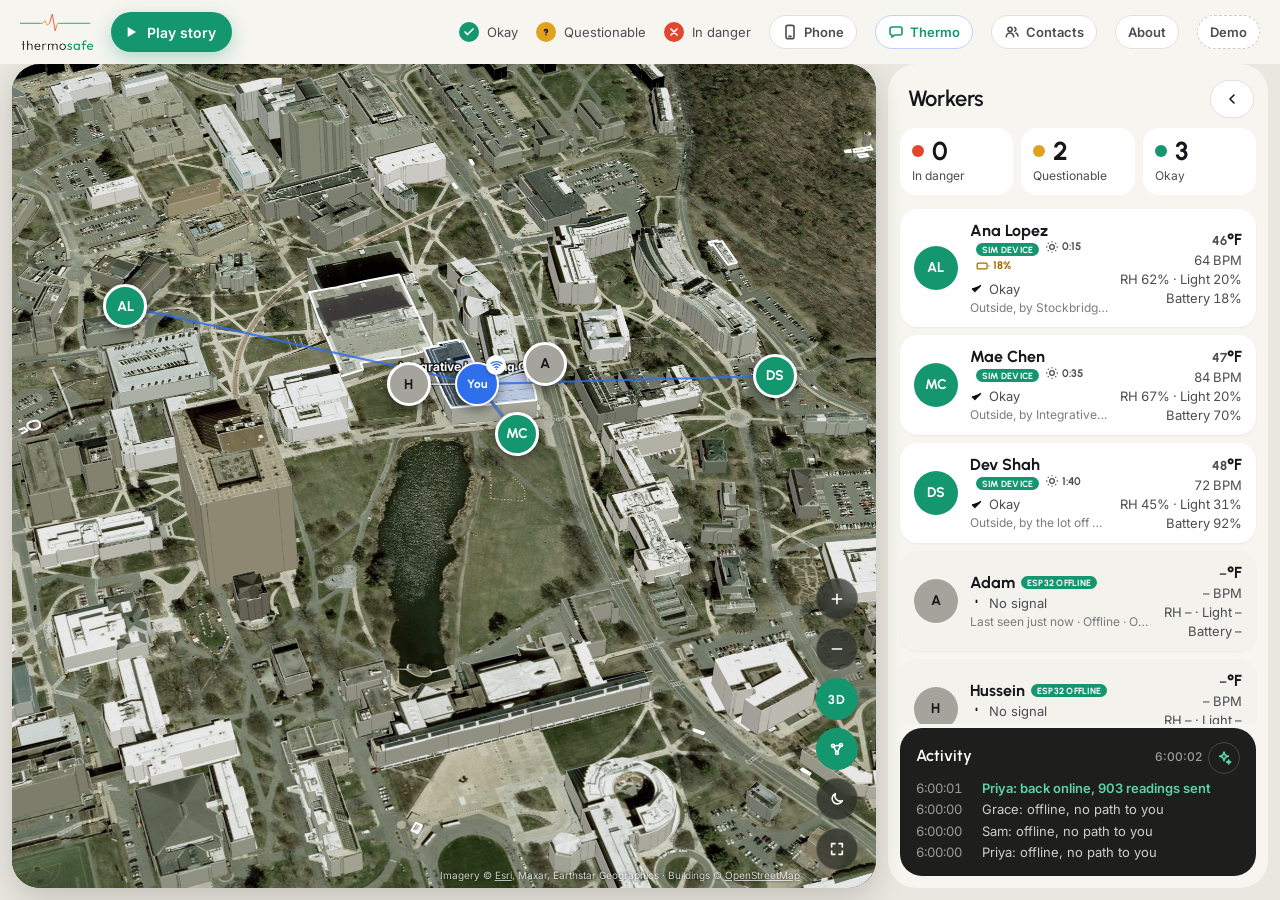
==== commit 8b22b93f: "Connect dashboard to live ESP mesh" ====
--- a/index.html
+++ b/index.html
@@ -237,9 +237,13 @@
 .lvl { display: flex; align-items: center; gap: 8px; font-weight: 600; font-size: 14px; }
 .lvl i { width: 12px; height: 12px; border-radius: 50%; flex: none; }
 .device-grid { display: grid; grid-template-columns: repeat(5, minmax(0, 1fr)); gap: 7px; padding-top: 8px; border-top: 1px solid var(--line-2); }
+.device-grid[hidden] { display: none; }
+.device-grid:not([hidden]) { grid-template-columns: repeat(4, minmax(0, 1fr)); max-height: 30vh; overflow: auto; }
 .device-metric { min-width: 0; padding: 8px 10px; border-radius: 10px; background: var(--bg); }
 .device-metric span { display: block; color: var(--ink-3); font-size: 11px; line-height: 1.25; }
 .device-metric b { display: block; margin-top: 3px; font-family: var(--display); font-size: 16px; line-height: 1.2; overflow-wrap: anywhere; }
+.device-toggle { align-self: flex-start; border: 0; border-radius: 999px; padding: 5px 10px; color: var(--ink-2); background: var(--bg); font: 600 12px var(--font); cursor: pointer; }
+.risk-brief { color: var(--ink-2); font-size: 13px; padding: 1px 0; }
 .buzzline { display: flex; align-items: center; gap: 6px; font-size: 13px; color: var(--ink-2); padding-top: 4px; }
 
 /* locate: the route diagram pulls up over the map */
@@ -441,7 +445,7 @@
 .askrow button { width: 36px; height: 36px; padding: 0; border: 0; border-radius: 50%; background: var(--you); color: var(--white); display: grid; place-items: center; }
 .askrow button:hover { filter: brightness(1.1); }
 @media (prefers-reduced-motion: reduce) { .dots i { animation: none; opacity: .7; } }
-.livetag { margin-left: 6px; font-size: 10px; font-weight: 700; letter-spacing: .04em; padding: 1px 6px; border-radius: 999px; background: var(--you); color: var(--white); vertical-align: 2px; }
+.livetag { margin-left: 6px; display: inline-block; white-space: nowrap; font-size: 9px; font-weight: 700; letter-spacing: .03em; padding: 1px 6px; border-radius: 999px; background: var(--you); color: var(--white); vertical-align: 2px; }
 .livechip { font-size: 12px; font-weight: 700; padding: 6px 10px; border-radius: 999px; background: var(--you); color: var(--white); }
 @media (max-width: 760px) {
   .clipdock { position: fixed; inset: auto 0 0 0; width: auto; max-height: 85%; border-radius: 24px 24px 0 0; z-index: 55; padding-bottom: max(10px, env(safe-area-inset-bottom, 0px)); }
@@ -2582,7 +2586,7 @@
     pop.innerHTML = `<div class="pop-head"><span class="av" id="pp-av"></span><h2 id="pp-nm"></h2><span class="pill" id="pp-pill"></span><span class="where" id="pp-where"></span><span class="grow"></span>
       <button class="btn dark" data-act="locate">${ICON.locate}<span>Locate</span></button>
       </div><button class="x pop-x" data-act="close-pop" aria-label="Close readings">${ICON.close}</button>
-      <div role="table" aria-label="Worker sensor readings" id="pp-rows"></div><div id="pp-device" class="device-grid" aria-label="Device details"></div><div class="buzzline" id="pp-buzz"></div><div class="why" id="pp-why"><div id="pp-plot"></div><div id="pp-side"></div></div>`;
+      <div role="table" aria-label="Worker sensor readings" id="pp-rows"></div><div id="pp-risk-brief" class="risk-brief"></div><button type="button" id="pp-device-toggle" class="device-toggle" data-act="device-details" aria-expanded="false">Show sensor details +</button><div id="pp-device" class="device-grid" aria-label="Device details" hidden></div><div class="buzzline" id="pp-buzz"></div><div class="why" id="pp-why"><div id="pp-plot"></div><div id="pp-side"></div></div>`;
     DISP.clear();
   }
   paint(pop, p.level);
@@ -2597,11 +2601,14 @@
   const breakAge = p.lastBreakAt == null ? null : Math.max(0, (simT - p.lastBreakAt) / 60);
   const continuous = Number(p.brightContinuousSeconds) || 0;
   const breakGuidance = continuous >= SUN_ALERT ? "Break overdue · move to shade" : continuous >= SUN_WATCH * 0.8 ? "Approaching suggested shade break" : "Suggested shade break by 25 min continuous bright light";
+  setHtml($("pp-risk-brief"), `<b>Overall risk ${p.overallRiskScore == null ? "—" : `${p.overallRiskScore}/100`}</b> · ${esc(p.overallRiskBand || "Unknown")} · ${esc(breakGuidance)}`);
+  $("pp-device-toggle").textContent = $("pp-device").hidden ? "Show sensor details +" : "Hide sensor details −";
+  $("pp-device-toggle").setAttribute("aria-expanded", String(!$("pp-device").hidden));
   setHtml($("pp-device"), [
     metric("Overall risk", p.overallRiskScore == null ? "Unavailable" : `${p.overallRiskScore}/100`, `${p.overallRiskBand || "Unknown"} · combined assessment`),
     metric("Device", p.liveDeviceId || (p.hardwareSlot ? "ESP32" : `SIM-${p.id}`), source),
     metric("Heart signal", p.hr == null ? "Unavailable" : `${Math.round(p.hr)} BPM`, p.pulseQuality ? `Signal quality · ${p.pulseQuality}` : "Simulated sensor reading"),
-    metric("Temperature", fmt(p.air, "°F"), p.feels ? `Feels like ${p.feels.f}°F` : (p.environmentSensorOk === false ? "Environment sensor unavailable" : "Air sensor")),
+    metric("Temperature", fmt(p.air, "°F"), p.feels ? `Feels like ${Math.round(p.feels.f)}°F` : (p.environmentSensorOk === false ? "Environment sensor unavailable" : "Air sensor")),
     metric("Humidity", fmt(p.humidityPct ?? p.rh, "%"), p.environmentSensorOk === false ? "Sensor unavailable" : "Relative humidity"),
     metric("Photoresistor", fmt(p.lightPct, "%"), p.lightRaw != null ? `Raw ${p.lightRaw} ADC` : p.lightSensorOk === false ? "Sensor unavailable" : p.hardwareSlot ? "Relative brightness" : "Brightness · simulated sensor"),
     metric("Battery", fmt(p.bat, "%"), p.bat == null ? "Not reported" : "Clip battery"),
@@ -2627,7 +2634,7 @@
   }
   if (p.hr != null) patchRow($("pp-hr"), `usual ${p.hrUsual}`, hb, E - 45, E + 70, ["Too low", "Normal", "Elevated", "Too high"]);
   setHtml($("pp-sun"), p.uvi != null && (p.outdoor || p.sunMin > 0) ? sunRow(p) : "");
-  if (p.air != null) patchRow($("pp-air"), p.feels ? `feels ${p.feels.f}°` : `usual here ${Math.round(A)}°`, ab, A - 40, A + 40, ["Too cold", "Normal", "Warm", "Too hot"]);
+  if (p.air != null) patchRow($("pp-air"), p.feels ? `feels ${Math.round(p.feels.f)}°` : `usual here ${Math.round(A)}°`, ab, A - 40, A + 40, ["Too cold", "Normal", "Warm", "Too hot"]);
   paintLiveDom();
   const bz = p.buzz ? `${ICON.buzz}<span>Buzzed: ${{ rest: "rest", cool: "cool off", warm: "warm up", shade: "find shade" }[p.buzz.why]} · ${ago(state.t - p.buzz.t)}</span>` : "";
   setHtml($("pp-buzz"), bz); $("pp-buzz").hidden = !bz;
@@ -4014,7 +4021,8 @@
   if (al) { const b = hub.badges.get(al.dataset.alert); if (b) b.alertSent = b.alertSent > simT - 60 ? -1e9 : simT; state = hub.snapshot(simT); return renderAll(); }
   const a = e.target.closest("[data-act]"); if (!a) return;
   const act = a.dataset.act;
-  if (act === "rail") { railHidden = !railHidden; renderRail(); }
+  if (act === "device-details") { const grid = $("pp-device"); grid.hidden = !grid.hidden; renderPop(); }
+  else if (act === "rail") { railHidden = !railHidden; renderRail(); }
   else if (act === "locate") openLocate();
   else if (act === "close-locate") closeLocate();
   else if (act === "close-pop") { sel = ""; replay = null; renderAll(); }
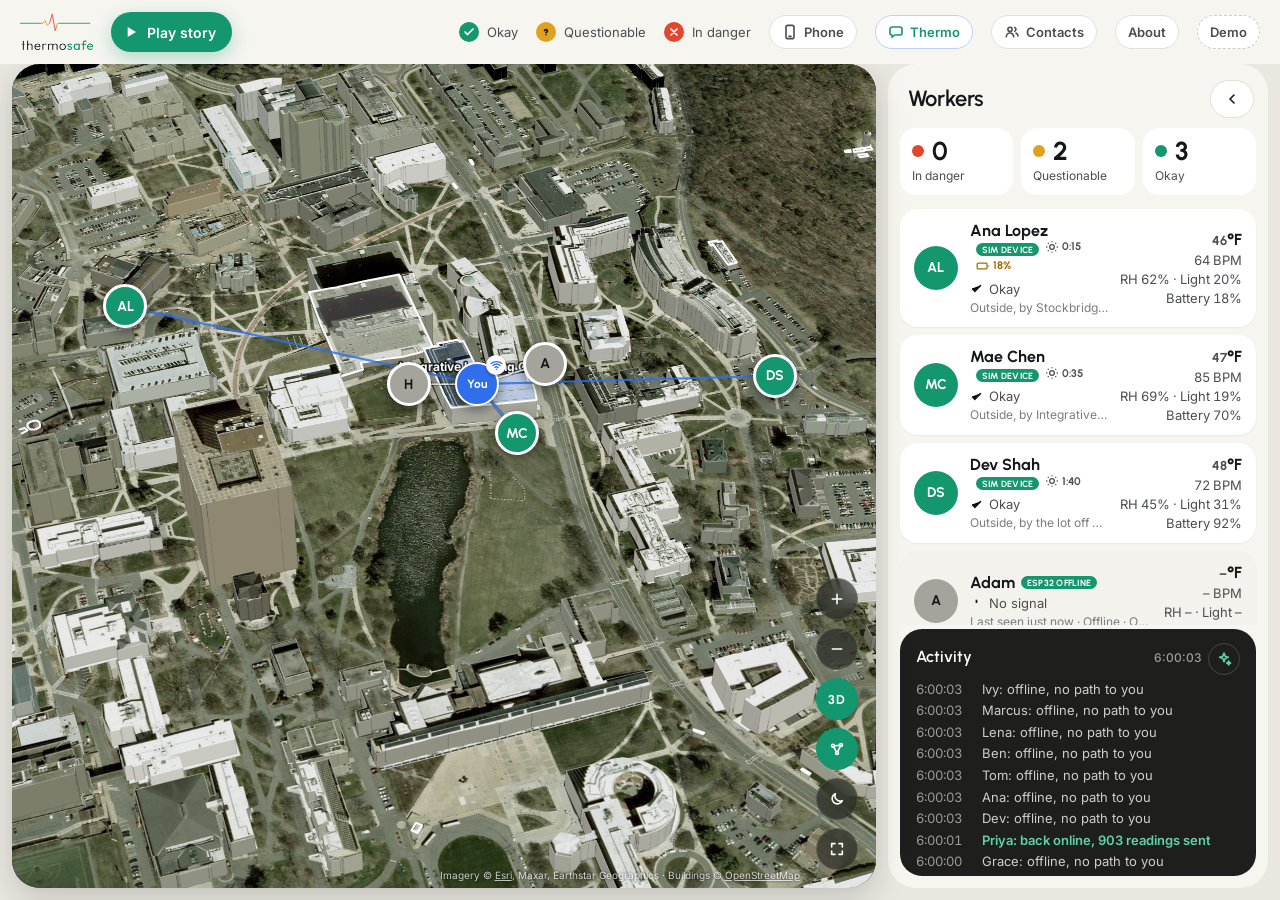
==== commit fe2ce000: "Align demo sensor states and risk bands" ====
--- a/index.html
+++ b/index.html
@@ -2216,8 +2216,15 @@
   p.overallRiskScore = p.hardwareSlot
     ? (recorded != null && Number.isFinite(Number(recorded)) ? Math.round(Number(recorded)) : null)
     : simulatedThermoScore(p);
+  if (p.hardwareSlot && p.demoScenarioSimulated && p.overallRiskScore != null) {
+    // A commanded demo color is the presentation truth for synthetic readings.
+    // Keep its combined score inside the same band as its status label.
+    if (p.demoScenario === "green") p.overallRiskScore = Math.min(p.overallRiskScore, 29);
+    else if (p.demoScenario === "yellow") p.overallRiskScore = clamp(p.overallRiskScore, 30, 54);
+    else if (p.demoScenario === "red") p.overallRiskScore = Math.max(p.overallRiskScore, 75);
+  }
   const brightContinuous = Number(p.brightContinuousSeconds) || 0;
-  if (p.overallRiskScore != null) {
+  if (p.overallRiskScore != null && !(p.hardwareSlot && p.demoScenarioSimulated)) {
     if (brightContinuous >= SUN_ALERT) p.overallRiskScore = Math.max(p.overallRiskScore, 75);
     else if (brightContinuous >= SUN_WATCH * 0.8) p.overallRiskScore = Math.max(p.overallRiskScore, 30);
   }
@@ -2622,8 +2629,16 @@
   ].join(""));
 
   const E = p.hrExp, S = p.hrSpread, A = p.airAvg, T = p.airSpread;
-  const hb = bands(["Too low", "Normal", "Elevated", "Too high"], ["var(--cold)", "var(--ok)", "var(--watch)", "var(--danger)"], [E - 45, E - 3 * S, E + 2.5 * S, E + 2.5 * S + 15, E + 70]);
-  const ab = bands(["Too cold", "Normal", "Warm", "Too hot"], ["var(--cold)", "var(--ok)", "var(--watch)", "var(--danger)"], [A - 40, A - 2.5 * T, A + 2.5 * T, A + 2.5 * T + 10, A + 40]);
+  const demoBandIndex = p.demoScenarioSimulated ? ({ green: 1, yellow: 2, red: 3 }[p.demoScenario] ?? null) : null;
+  const demoBand = (value, width) => {
+    if (demoBandIndex == null || value == null) return null;
+    const min = value - (demoBandIndex + 0.5) * width;
+    const edges = Array.from({ length: 5 }, (_, i) => min + i * width);
+    return { bands: bands(["Low", "Normal", "Caution", "Critical"], ["var(--cold)", "var(--ok)", "var(--watch)", "var(--danger)"], edges), min, max: edges[4], words: ["Low", "Normal", "Caution", "Critical"] };
+  };
+  const hrTest = demoBand(p.hr, 45), airTest = demoBand(p.air, 22);
+  const hb = hrTest ? hrTest.bands : bands(["Too low", "Normal", "Elevated", "Too high"], ["var(--cold)", "var(--ok)", "var(--watch)", "var(--danger)"], [E - 45, E - 3 * S, E + 2.5 * S, E + 2.5 * S + 15, E + 70]);
+  const ab = airTest ? airTest.bands : bands(["Too cold", "Normal", "Warm", "Too hot"], ["var(--cold)", "var(--ok)", "var(--watch)", "var(--danger)"], [A - 40, A - 2.5 * T, A + 2.5 * T, A + 2.5 * T + 10, A + 40]);
   // the rows keep their elements; only values change
   const rows = $("pp-rows"), sig = `${p.id}|${p.hr != null}|${p.air != null}`;
   if (rows.dataset.sig !== sig) {
@@ -2632,9 +2647,9 @@
       `<div id="pp-sun" style="display:contents"></div>` +
       (p.air != null ? `<div id="pp-air" style="display:contents">${rowSkel(p.id, "air", "Air temp", "°F")}</div>` : "");
   }
-  if (p.hr != null) patchRow($("pp-hr"), `usual ${p.hrUsual}`, hb, E - 45, E + 70, ["Too low", "Normal", "Elevated", "Too high"]);
+  if (p.hr != null) patchRow($("pp-hr"), `usual ${p.hrUsual}`, hb, hrTest ? hrTest.min : E - 45, hrTest ? hrTest.max : E + 70, hrTest ? hrTest.words : ["Too low", "Normal", "Elevated", "Too high"]);
   setHtml($("pp-sun"), p.uvi != null && (p.outdoor || p.sunMin > 0) ? sunRow(p) : "");
-  if (p.air != null) patchRow($("pp-air"), p.feels ? `feels ${Math.round(p.feels.f)}°` : `usual here ${Math.round(A)}°`, ab, A - 40, A + 40, ["Too cold", "Normal", "Warm", "Too hot"]);
+  if (p.air != null) patchRow($("pp-air"), p.feels ? `feels ${Math.round(p.feels.f)}°` : `usual here ${Math.round(A)}°`, ab, airTest ? airTest.min : A - 40, airTest ? airTest.max : A + 40, airTest ? airTest.words : ["Too cold", "Normal", "Warm", "Too hot"]);
   paintLiveDom();
   const bz = p.buzz ? `${ICON.buzz}<span>Buzzed: ${{ rest: "rest", cool: "cool off", warm: "warm up", shade: "find shade" }[p.buzz.why]} · ${ago(state.t - p.buzz.t)}</span>` : "";
   setHtml($("pp-buzz"), bz); $("pp-buzz").hidden = !bz;
@@ -3612,6 +3627,8 @@
     p.name = d.worker_name || d.device_id; p.first = p.name.split(/\s+/)[0]; p.ini = initials(p.name);
     p.offline = d.connection_state !== "online"; p.meshOut = false; p.seenAgo = d.age_seconds || 0;
     p.justDisconnected = !!d.justDisconnected;
+    p.demoScenarioSimulated = sample.demo_scenario_simulated === true;
+    p.demoScenario = p.demoScenarioSimulated ? sample.demo_scenario : null;
     const demoState = sample.demo_scenario_simulated
       ? ({ green: "normal", yellow: "caution", red: "critical" }[sample.demo_scenario] || d.risk_state)
       : d.risk_state;
@@ -3637,6 +3654,9 @@
     p.siteUvSource = sample.site_uv_index_source || sample.assessment?.site_uv_index_source || "unavailable";
     p.uvi = p.siteUvIndex == null ? null : Number(p.siteUvIndex);
     p.sunMin = p.brightExposureSeconds == null ? null : Math.round(p.brightExposureSeconds / 60);
+    p.sunState = p.demoScenarioSimulated
+      ? ({ green: "ok", yellow: "watch", red: "alert" }[p.demoScenario] || "ok")
+      : p.brightContinuousSeconds >= SUN_ALERT ? "alert" : p.brightContinuousSeconds >= SUN_WATCH ? "watch" : "ok";
     p.lastBreakAt = sample.last_break_at ?? null; p.assessment = sample.assessment || null;
     p.activityLevel = sample.activity_level || "unknown";
     p.acclimatizationStatus = sample.acclimatization_status || "unknown";
